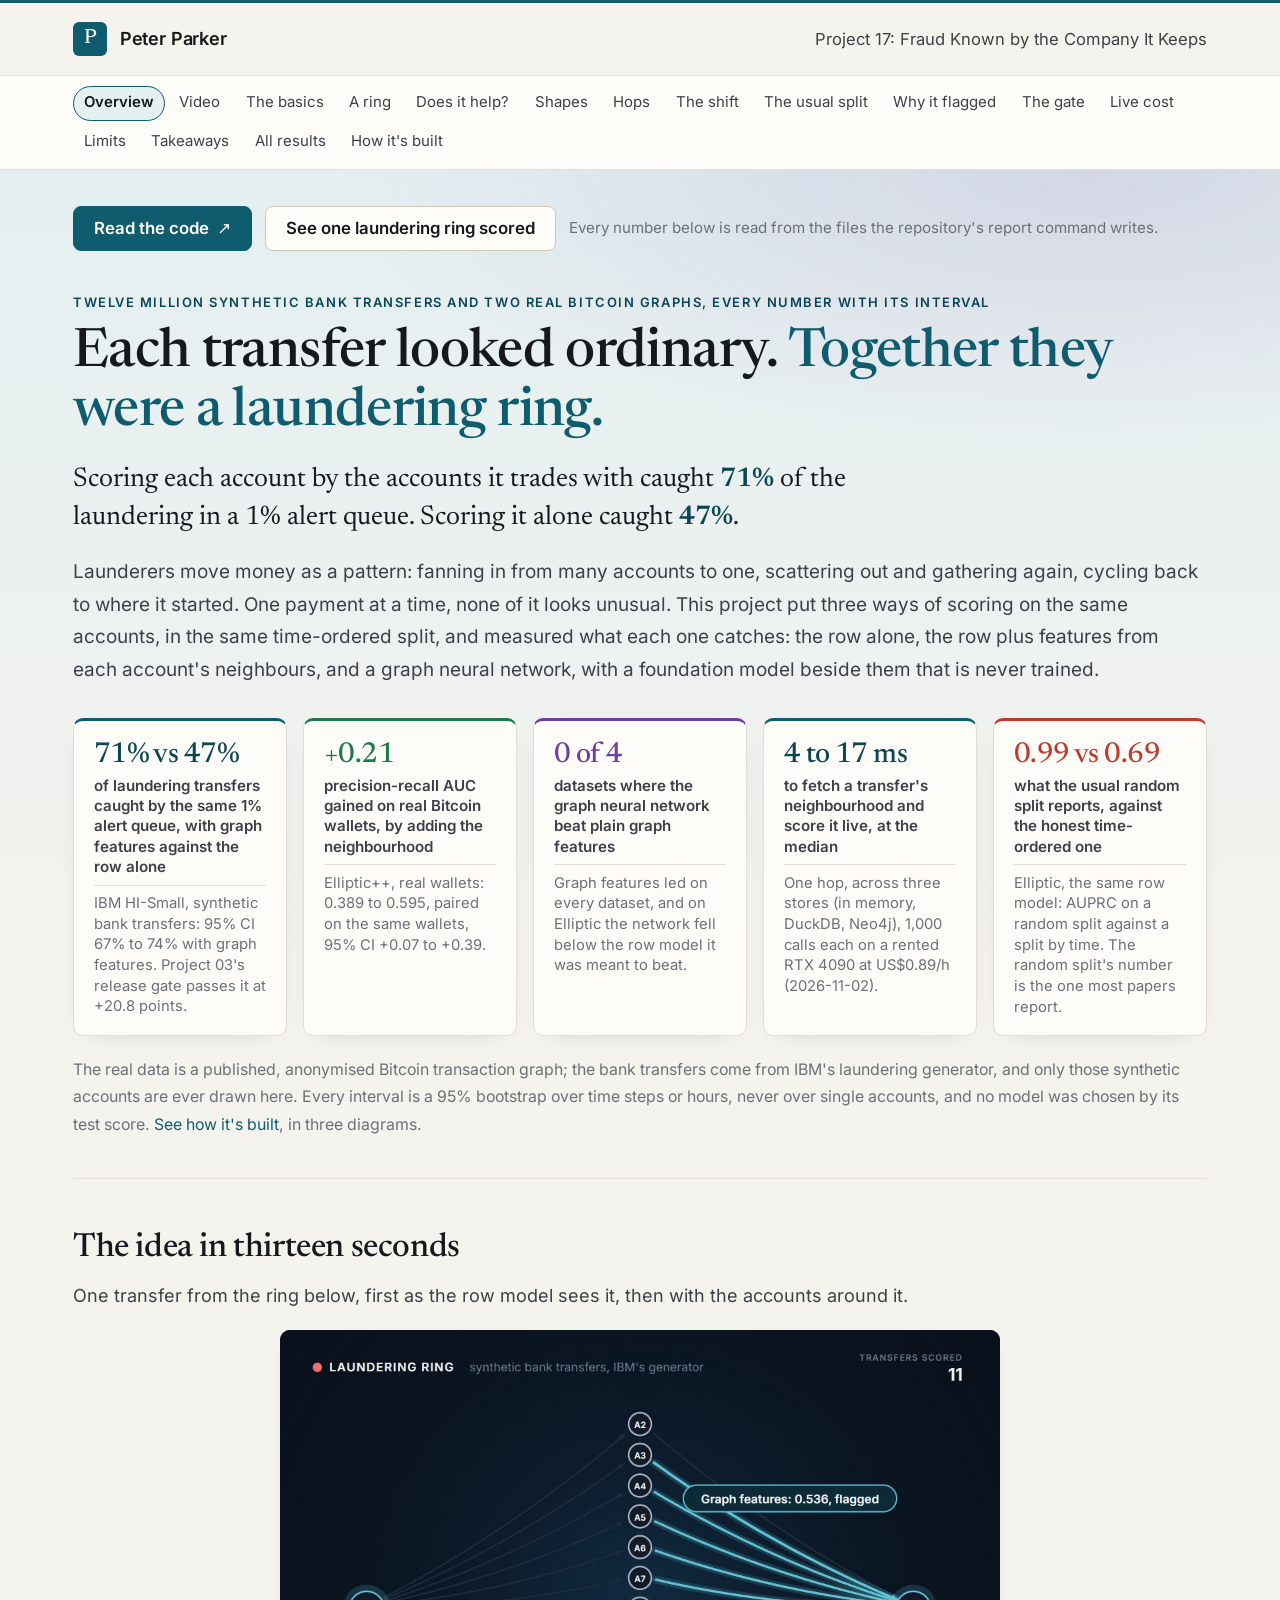
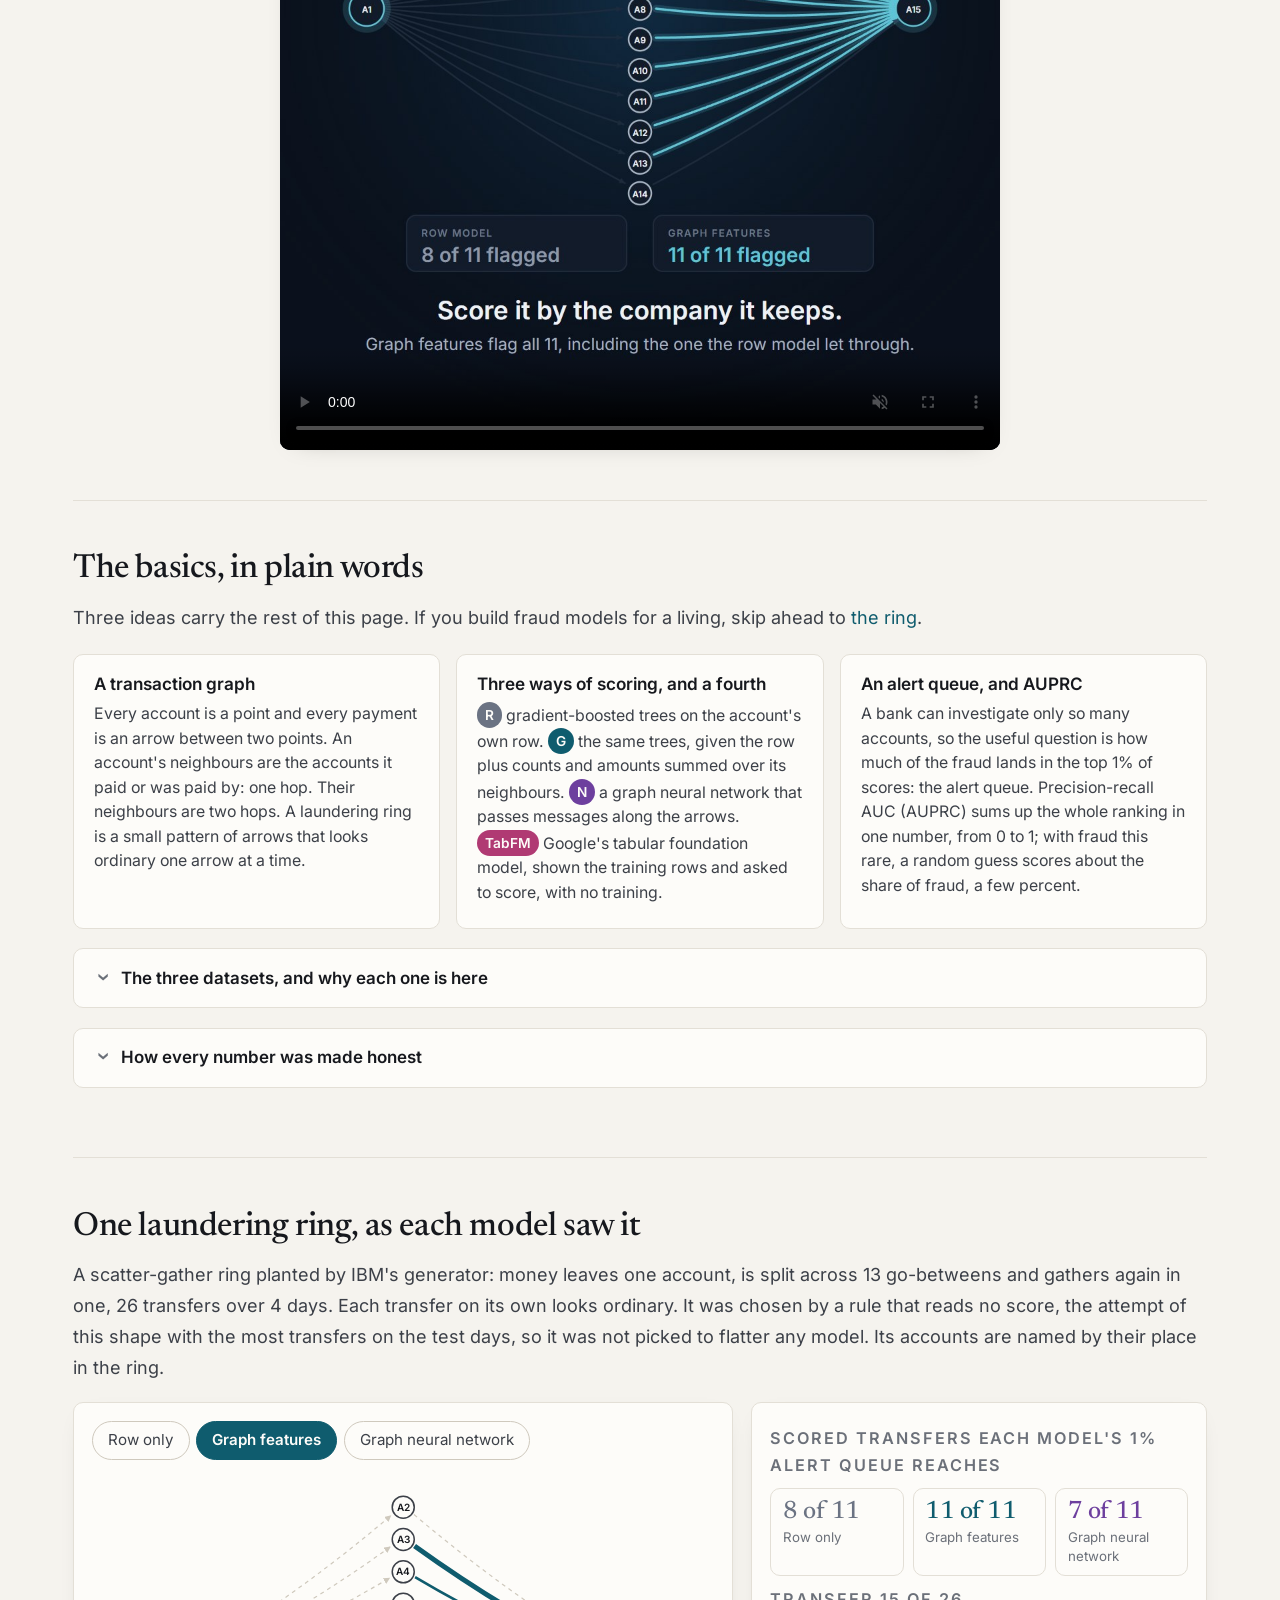
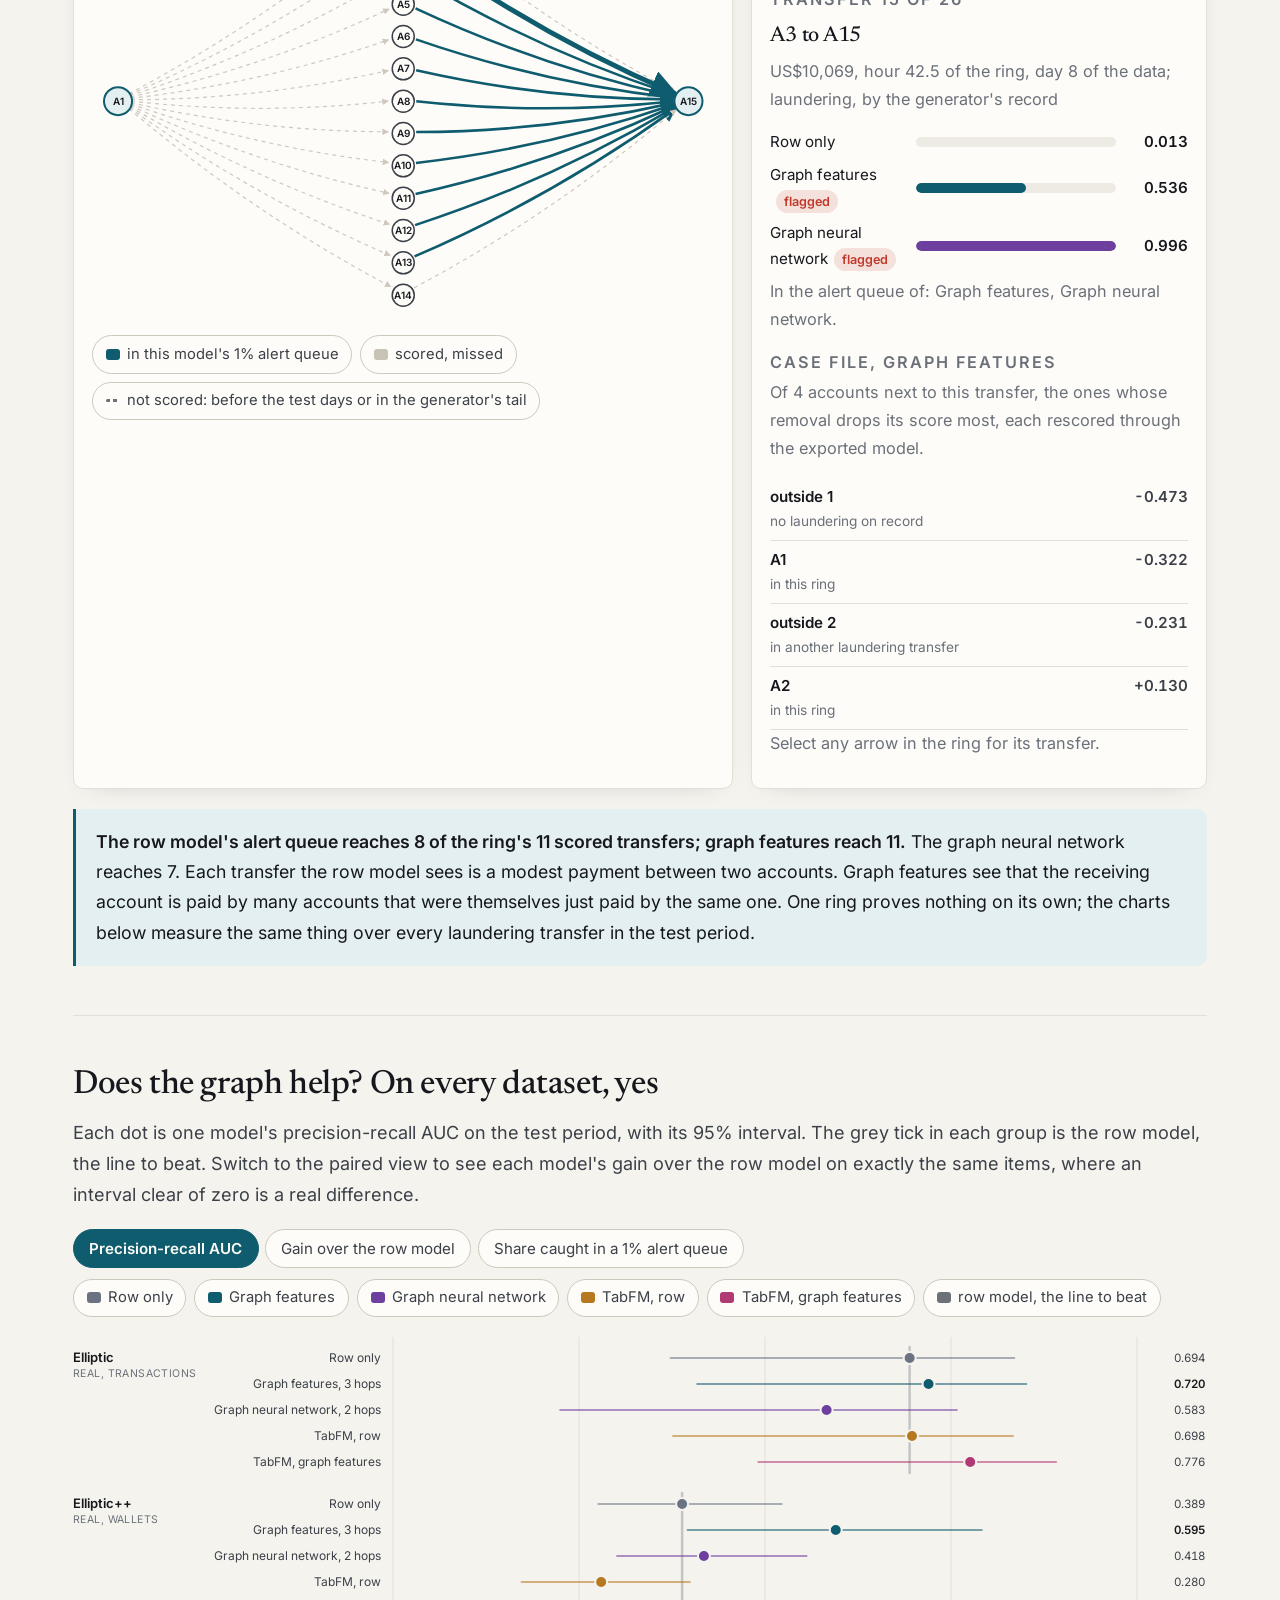
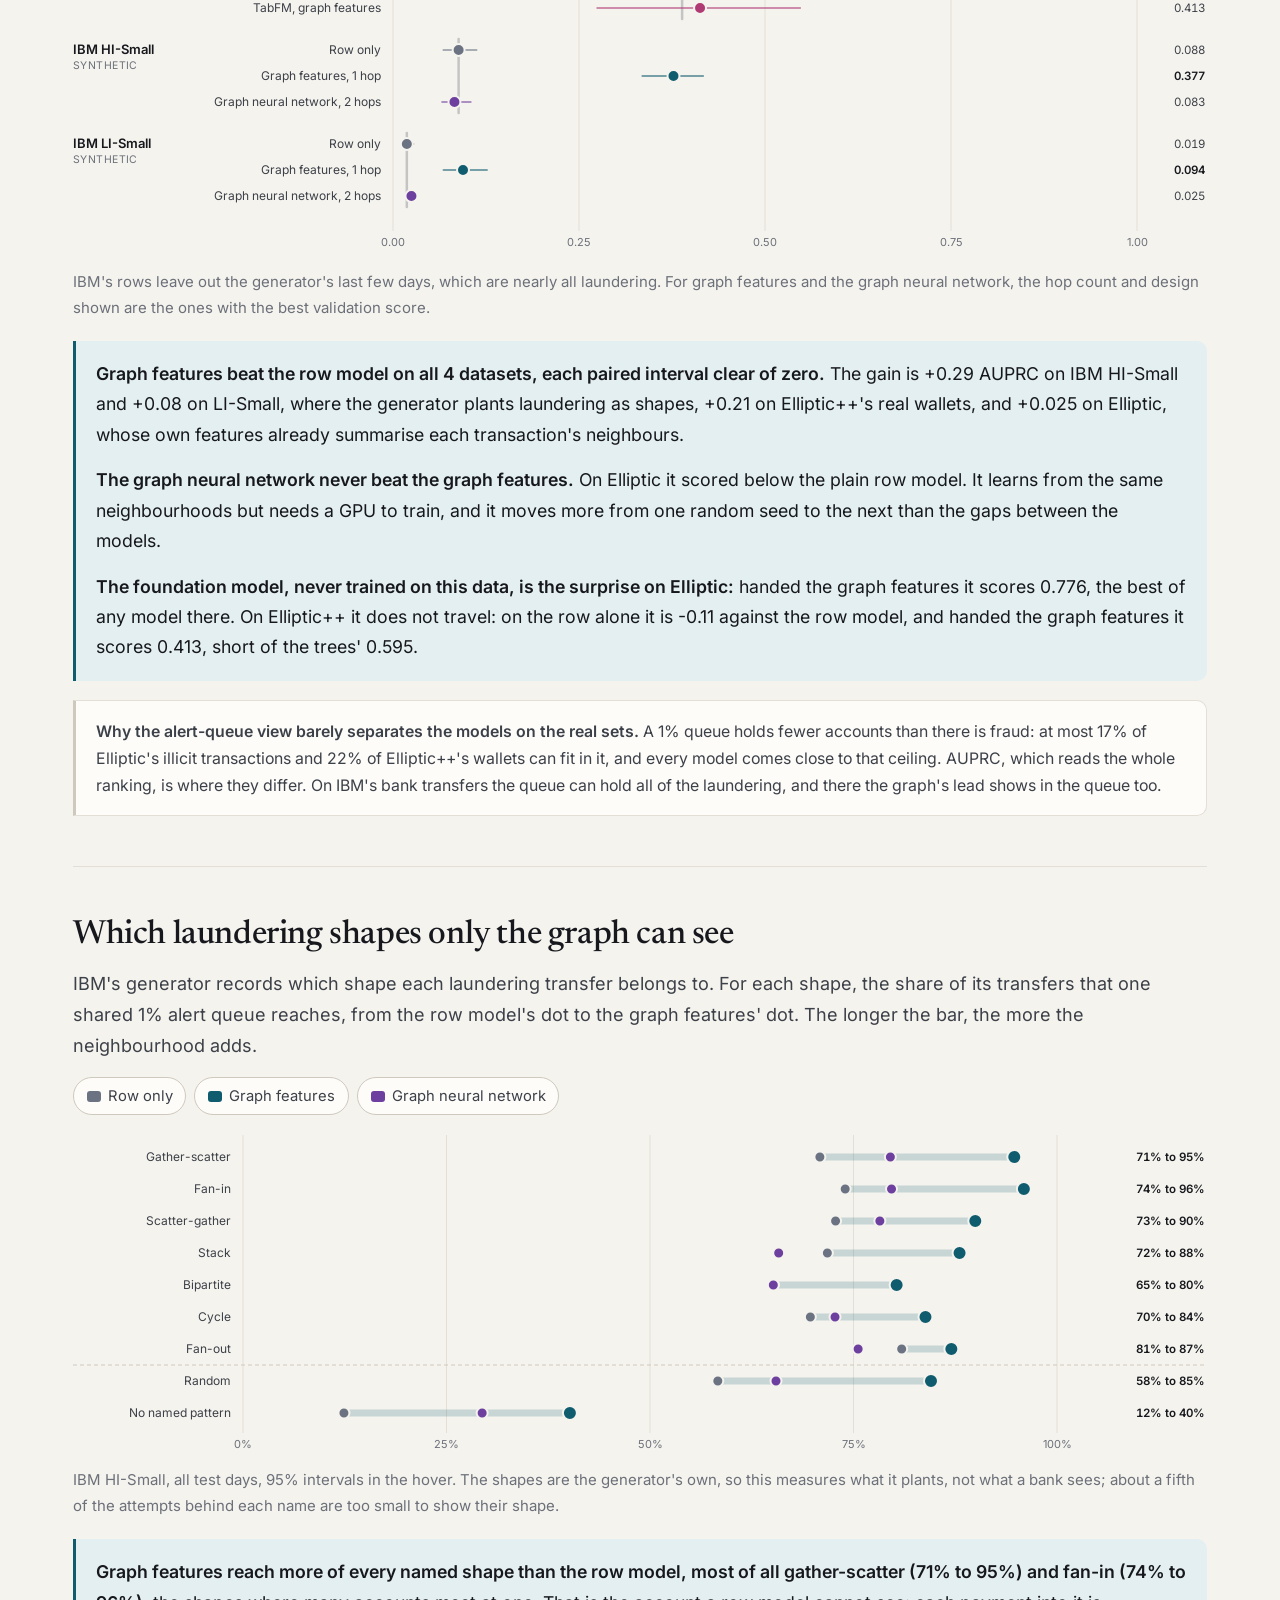
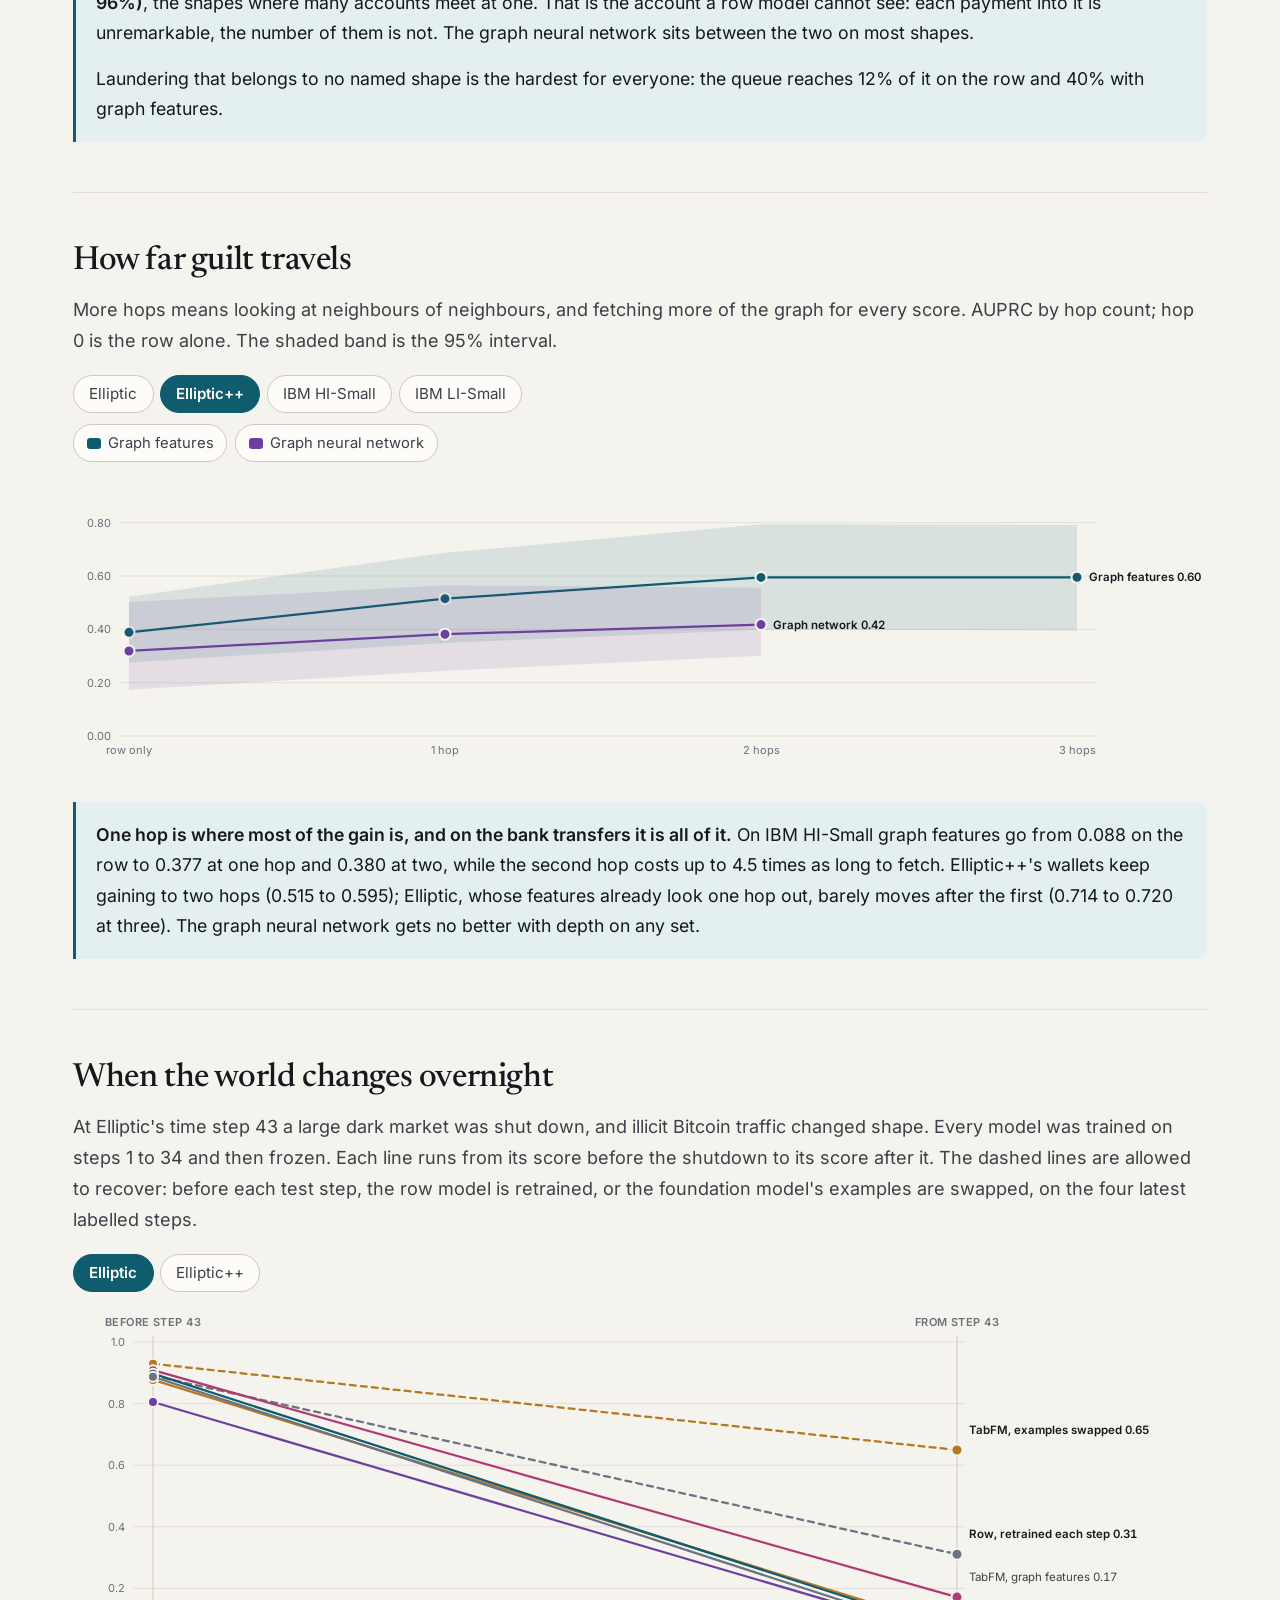
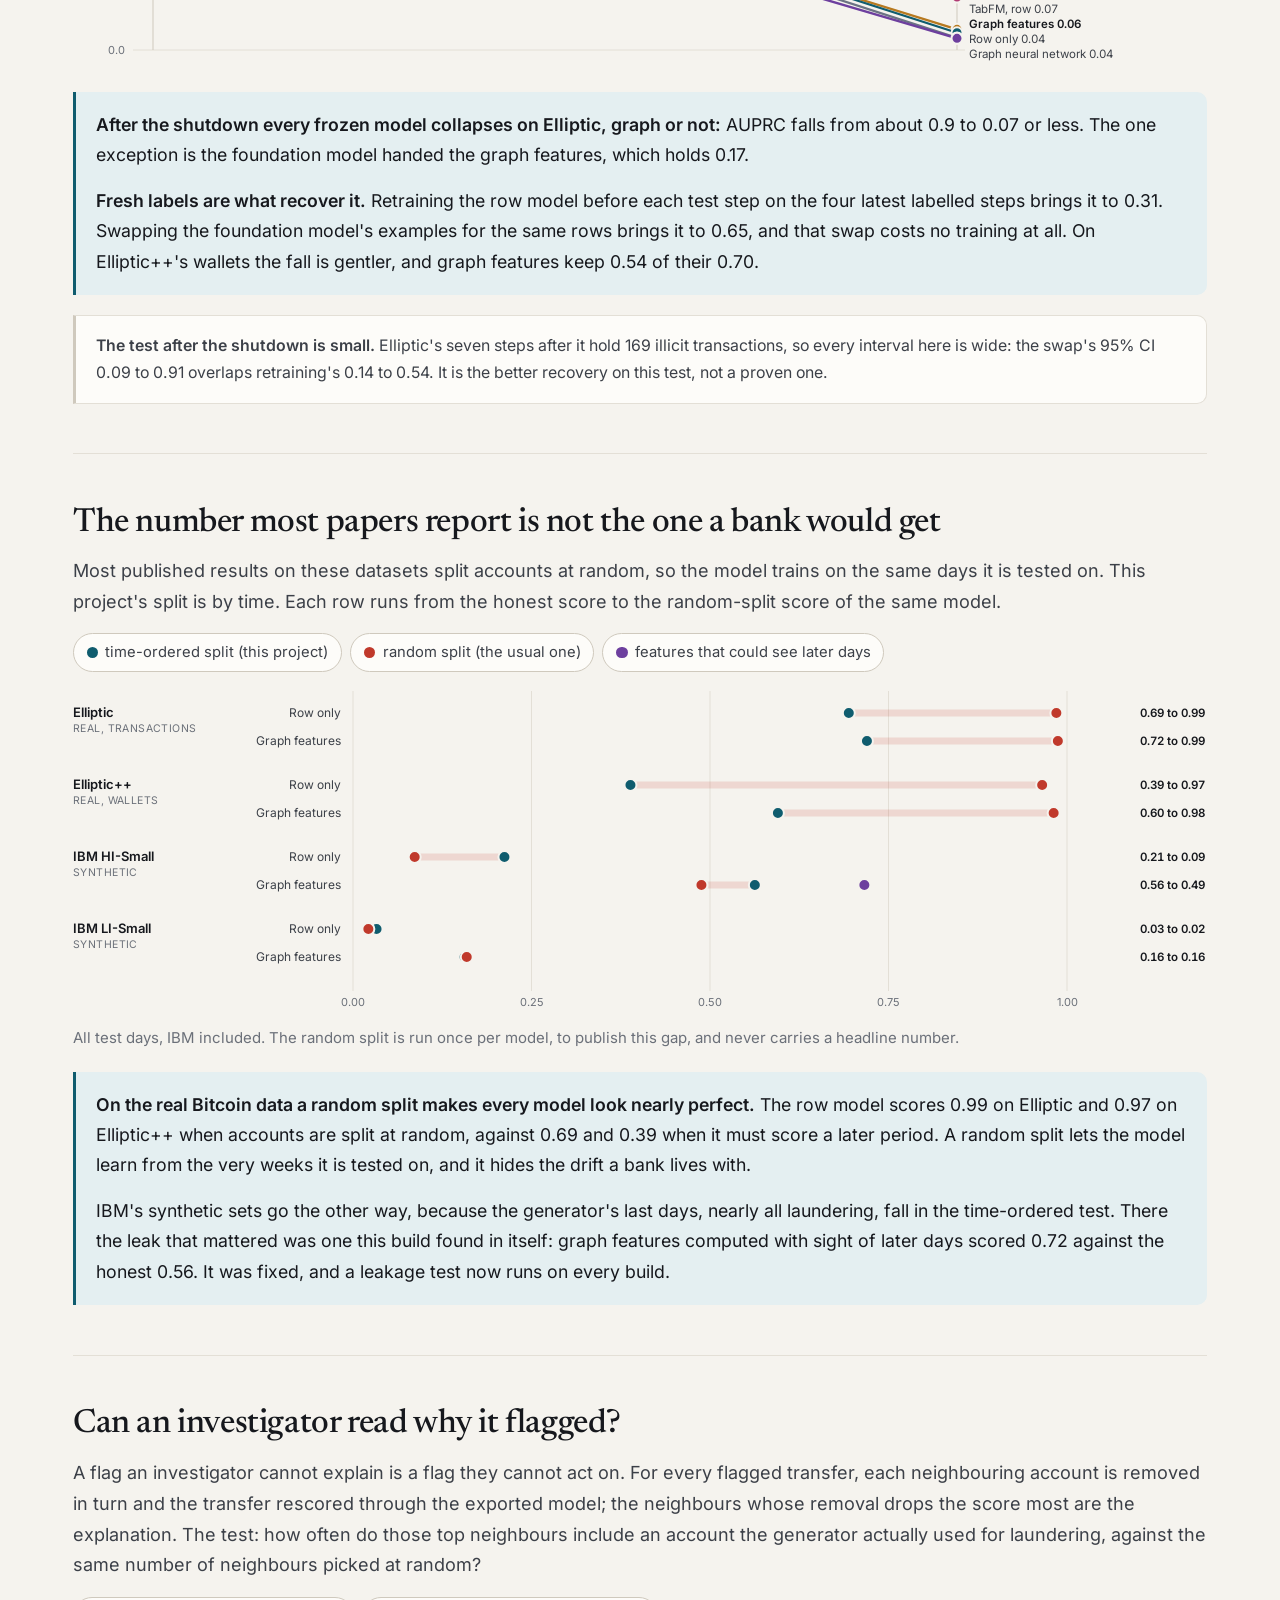
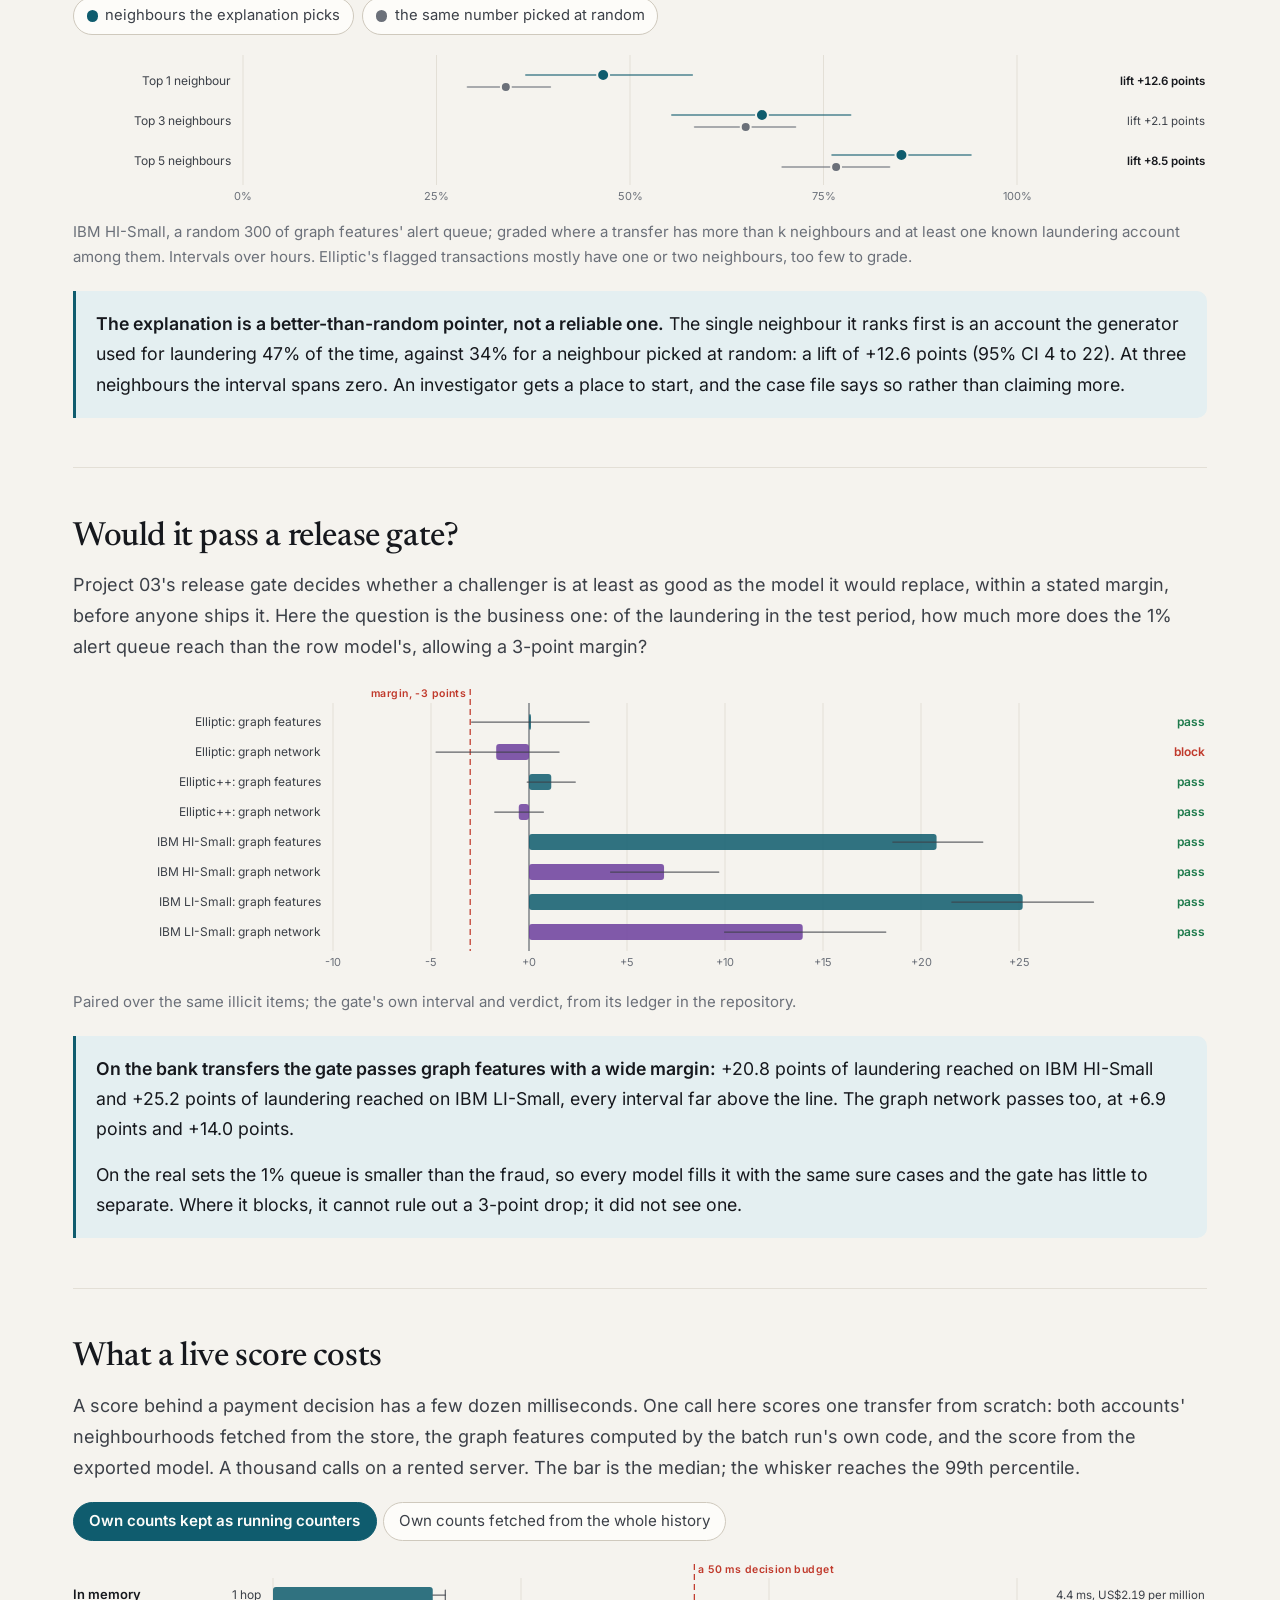
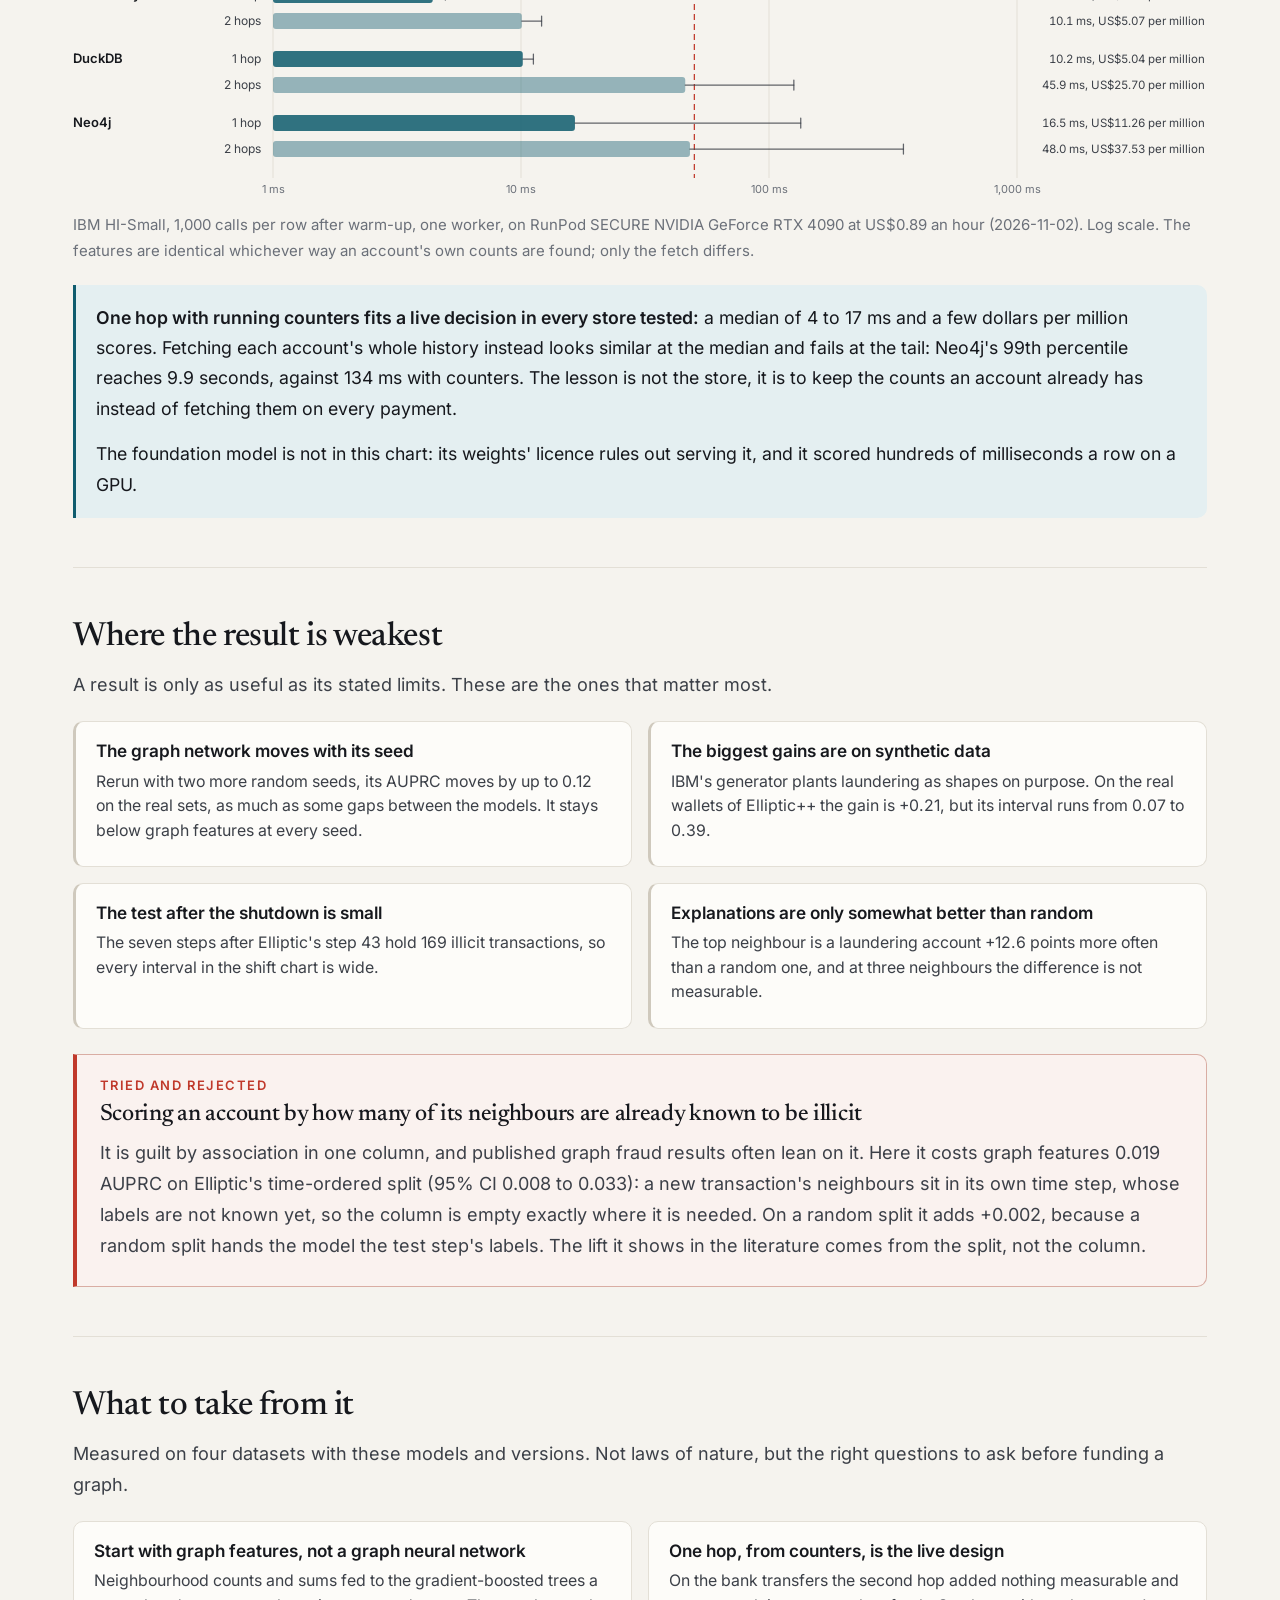
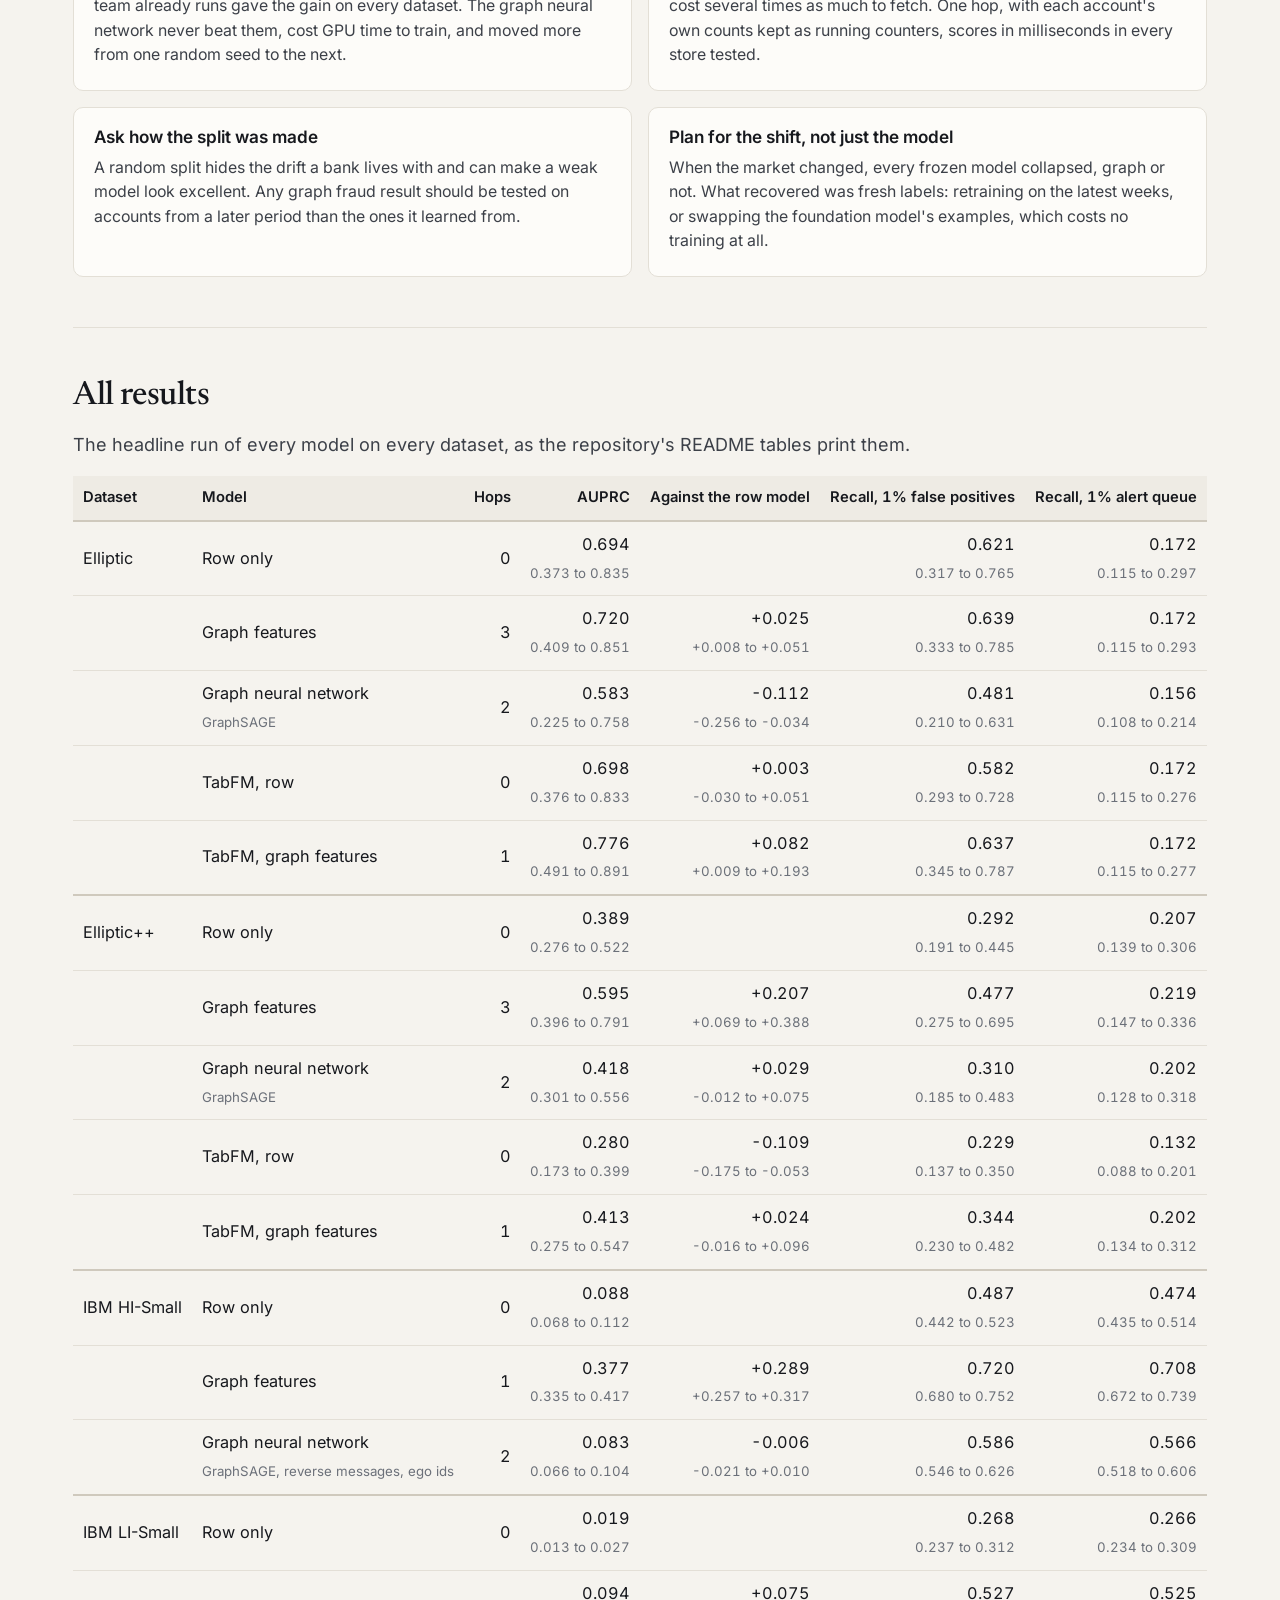
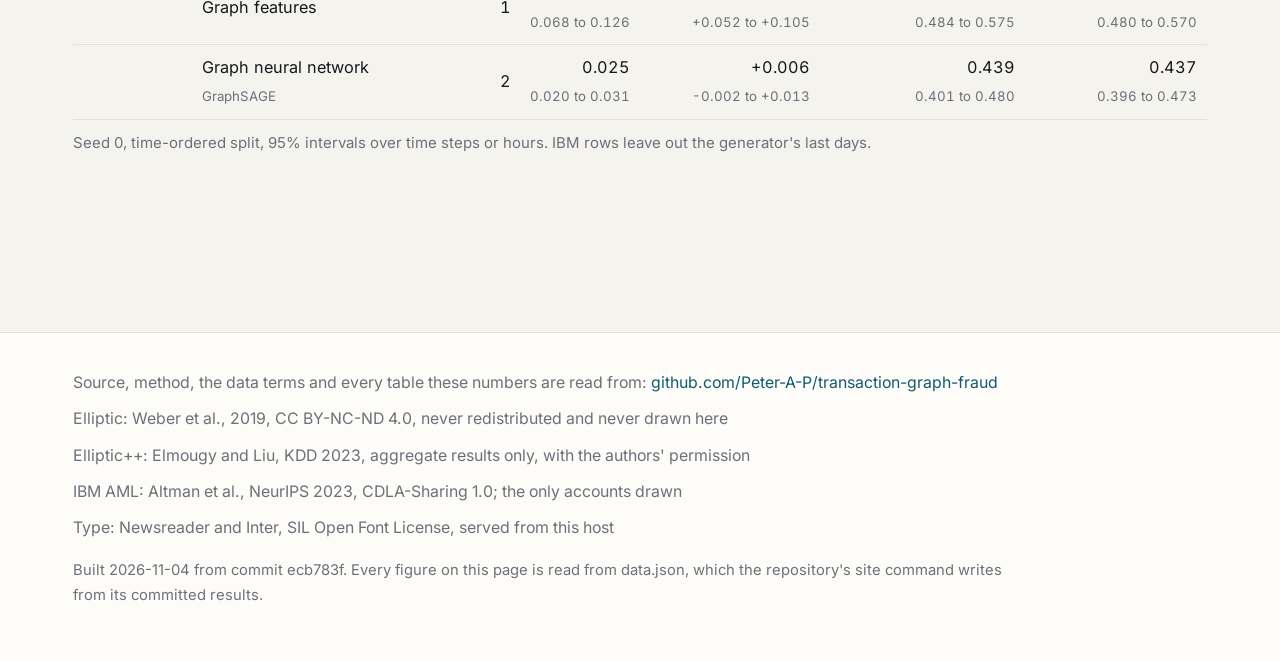
==== site/index.html @ 2194f338 "site: a 13-second film of the ring (one transfer the row model lets through, the ring around it, bot" ====
<!doctype html>
<html lang="en">
<head>
<meta charset="utf-8">
<meta name="viewport" content="width=device-width, initial-scale=1">
<title>Fraud Known by the Company It Keeps: when scoring the neighbourhood beats scoring the account</title>
<meta name="description" content="Three ways of scoring money laundering on two real Bitcoin graphs and twelve million synthetic bank transfers: the row alone, graph features, and a graph neural network, with a tabular foundation model beside them. Which laundering shapes each one catches, how many hops of neighbours pay, what happens when the world shifts, and what a live score costs. Every number carries a 95% interval and is reproducible from the repository.">
<link rel="stylesheet" href="style.css">
</head>
<body>
<header class="top">
  <div class="top-inner">
    <a class="brand" href="https://peterparker.ca"><span class="mono-mark" aria-hidden="true">P</span>Peter Parker</a>
    <p class="top-nav"><a href="https://peterparker.ca">Project 17: Fraud Known by the Company It Keeps</a></p>
  </div>
</header>
<nav class="tabs" aria-label="This site">
  <div class="tabs-inner">
    <a href="index.html" aria-current="page">Overview</a>
    <a href="#video-panel">Video</a>
    <a href="#basics">The basics</a>
    <a href="#ring-panel">A ring</a>
    <a href="#main-panel">Does it help?</a>
    <a href="#pattern-panel">Shapes</a>
    <a href="#hop-panel">Hops</a>
    <a href="#shift-panel">The shift</a>
    <a href="#leak-panel">The usual split</a>
    <a href="#why-panel">Why it flagged</a>
    <a href="#gate-panel">The gate</a>
    <a href="#cost-panel">Live cost</a>
    <a href="#limits">Limits</a>
    <a href="#takeaways">Takeaways</a>
    <a href="#explorer">All results</a>
    <a href="architecture.html">How it's built</a>
  </div>
</nav>
<main>

  <header class="hero">
    <div class="cta">
      <a class="button primary" href="https://github.com/Peter-A-P/transaction-graph-fraud">Read the code</a>
      <a class="button" href="#ring-panel">See one laundering ring scored</a>
      <span class="cta-note">Every number below is read from the files the repository's report command writes.</span>
    </div>

    <p class="eyebrow">Twelve million synthetic bank transfers and two real Bitcoin graphs, every number with its interval</p>
    <h1>Each transfer looked ordinary. <span class="hl">Together they were a laundering ring.</span></h1>
    <p class="hero-sub">
      Scoring each account by the accounts it trades with caught <strong id="sub-g">-</strong> of the
      laundering in a 1% alert queue. Scoring it alone caught <strong id="sub-r">-</strong>.
    </p>
    <p class="lead">
      Launderers move money as a pattern: fanning in from many accounts to one, scattering out
      and gathering again, cycling back to where it started. One payment at a time, none of it
      looks unusual. This project put three ways of scoring on the same accounts, in the same
      time-ordered split, and measured what each one catches: the row alone, the row plus
      features from each account's neighbours, and a graph neural network, with a foundation
      model beside them that is never trained.
    </p>
    <div class="hero-points">
      <div class="point">
        <span class="point-figure" id="hero-recall">-</span>
        <span class="point-unit">of laundering transfers caught by the same 1% alert queue, with graph features against the row alone</span>
        <span class="point-label" id="hero-recall-note"></span>
      </div>
      <div class="point good">
        <span class="point-figure" id="hero-real">-</span>
        <span class="point-unit">precision-recall AUC gained on real Bitcoin wallets, by adding the neighbourhood</span>
        <span class="point-label" id="hero-real-note"></span>
      </div>
      <div class="point violet">
        <span class="point-figure" id="hero-gnn">-</span>
        <span class="point-unit">datasets where the graph neural network beat plain graph features</span>
        <span class="point-label" id="hero-gnn-note"></span>
      </div>
      <div class="point">
        <span class="point-figure" id="hero-ms">-</span>
        <span class="point-unit">to fetch a transfer's neighbourhood and score it live, at the median</span>
        <span class="point-label" id="hero-ms-note"></span>
      </div>
      <div class="point warnline">
        <span class="point-figure" id="hero-leak">-</span>
        <span class="point-unit">what the usual random split reports, against the honest time-ordered one</span>
        <span class="point-label" id="hero-leak-note"></span>
      </div>
    </div>
    <p class="hero-note">
      The real data is a published, anonymised Bitcoin transaction graph; the bank transfers come
      from IBM's laundering generator, and only those synthetic accounts are ever drawn here. Every
      interval is a 95% bootstrap over time steps or hours, never over single accounts, and no
      model was chosen by its test score. <a href="architecture.html">See how it's built</a>, in
      three diagrams.
    </p>
  </header>

  <section class="section" id="video-panel">
    <h2>The idea in thirteen seconds</h2>
    <p class="section-lead">One transfer from the ring below, first as the row model sees it, then with the accounts around it.</p>
    <video class="demo-video" controls muted playsinline preload="metadata" poster="video/ring-poster.jpg" src="video/ring.mp4">
      Your browser cannot play this video. <a href="video/ring.mp4">Download it</a> instead.
    </video>
  </section>

  <section class="section" id="basics">
    <h2>The basics, in plain words</h2>
    <p class="section-lead">Three ideas carry the rest of this page. If you build fraud models for a living, skip ahead to <a href="#ring-panel">the ring</a>.</p>
    <div class="guide">
      <article class="guide-card">
        <h3>A transaction graph</h3>
        <p>Every account is a point and every payment is an arrow between two points. An account's
        neighbours are the accounts it paid or was paid by: one hop. Their neighbours are two hops.
        A laundering ring is a small pattern of arrows that looks ordinary one arrow at a time.</p>
      </article>
      <article class="guide-card">
        <h3>Three ways of scoring, and a fourth</h3>
        <p><span class="chip a-R">R</span> gradient-boosted trees on the account's own row.
        <span class="chip a-G">G</span> the same trees, given the row plus counts and amounts
        summed over its neighbours. <span class="chip a-N">N</span> a graph neural network that
        passes messages along the arrows. <span class="chip a-TabFM-G">TabFM</span> Google's
        tabular foundation model, shown the training rows and asked to score, with no training.</p>
      </article>
      <article class="guide-card">
        <h3>An alert queue, and AUPRC</h3>
        <p>A bank can investigate only so many accounts, so the useful question is how much of the
        fraud lands in the top 1% of scores: the alert queue. Precision-recall AUC (AUPRC) sums up
        the whole ranking in one number, from 0 to 1; with fraud this rare, a random guess scores
        about the share of fraud, a few percent.</p>
      </article>
    </div>
    <details class="disclose">
      <summary>The three datasets, and why each one is here</summary>
      <div class="guide">
        <article class="guide-card">
          <h3>Elliptic <span class="tag real">real</span></h3>
          <p>203,769 Bitcoin transactions over 49 time steps, about 4,500 labelled illicit by
          Elliptic. Its features already summarise each transaction's neighbours, which makes it a
          hard test for anything that adds the graph again.</p>
        </article>
        <article class="guide-card">
          <h3>Elliptic++ <span class="tag real">real</span></h3>
          <p>The same network seen as 822,942 wallets and the payments between them, used with the
          authors' written permission. Its published wallet features summarise each wallet's whole
          life, so they were rebuilt step by step here, so that no wallet is scored with
          knowledge of its future.</p>
        </article>
        <article class="guide-card">
          <h3>IBM AML <span class="tag synth">synthetic</span></h3>
          <p>Twelve million bank transfers between 1.2 million accounts, from IBM's generator,
          which plants eight named laundering shapes and records which transfers are laundering.
          The only set where recall can be measured by shape, and the only one drawn here.</p>
        </article>
      </div>
    </details>
    <details class="disclose">
      <summary>How every number was made honest</summary>
      <ol class="steps">
        <li><span class="step-n">1</span><span><strong>Split by time, never at random.</strong> Train on the past, test on later accounts the model has never seen, the way a bank meets them.</span></li>
        <li><span class="step-n">2</span><span><strong>No feature reads a label.</strong> A registry refuses any neighbourhood feature that touches a fraud label, and a leakage test runs on every build.</span></li>
        <li><span class="step-n">3</span><span><strong>The same items for every arm.</strong> One evaluator reads every model's scores without knowing which model wrote them, and refuses to compare runs that scored different items.</span></li>
        <li><span class="step-n">4</span><span><strong>Choose on validation.</strong> The hop count and the network design shown for each arm are the ones with the best validation score, never the best test score.</span></li>
        <li><span class="step-n">5</span><span><strong>Intervals over groups.</strong> Resample time steps or hours, not accounts, because accounts in the same hour are not independent.</span></li>
        <li><span class="step-n">6</span><span><strong>Time it on a named machine.</strong> Latency comes from a rented server with its price and date, never from a laptop.</span></li>
      </ol>
    </details>
  </section>

  <section class="section" id="ring-panel">
    <h2>One laundering ring, as each model saw it</h2>
    <p class="section-lead" id="ring-intro"></p>
    <div class="ring-layout">
      <div class="ring-card">
        <div class="seg" id="ring-arms" role="group" aria-label="Model"></div>
        <div class="chart" id="ring"></div>
        <div class="legend">
          <span class="legend-item"><span class="swatch solid a-sw-on"></span>in this model's 1% alert queue</span>
          <span class="legend-item"><span class="swatch solid sw-miss"></span>scored, missed</span>
          <span class="legend-item"><span class="swatch dashed sw-faint"></span>not scored: before the test days or in the generator's tail</span>
        </div>
      </div>
      <aside class="ring-side" id="ring-side" aria-live="polite"></aside>
    </div>
    <div class="verdict" id="ring-verdict"></div>
  </section>

  <section class="section" id="main-panel">
    <h2>Does the graph help? On every dataset, yes</h2>
    <p class="section-lead">Each dot is one model's precision-recall AUC on the test period, with its 95% interval. The
    grey tick in each group is the row model, the line to beat. Switch to the paired view to see
    each model's gain over the row model on exactly the same items, where an interval clear of
    zero is a real difference.</p>
    <div class="seg" id="main-view" role="group" aria-label="View"></div>
    <div class="legend" id="main-legend"></div>
    <figure class="chart-figure"><div class="chart" id="main"></div>
      <figcaption>IBM's rows leave out the generator's last few days, which are nearly all laundering. For graph features and the graph neural network, the hop count and design shown are the ones with the best validation score.</figcaption>
    </figure>
    <div class="verdict" id="main-verdict"></div>
    <div class="assumption" id="main-assumption"></div>
  </section>

  <section class="section" id="pattern-panel">
    <h2>Which laundering shapes only the graph can see</h2>
    <p class="section-lead">IBM's generator records which shape each laundering transfer belongs to. For each shape, the
    share of its transfers that one shared 1% alert queue reaches, from the row model's dot to the
    graph features' dot. The longer the bar, the more the neighbourhood adds.</p>
    <div class="legend" id="pattern-legend"></div>
    <figure class="chart-figure"><div class="chart" id="patterns"></div>
      <figcaption>IBM HI-Small, all test days, 95% intervals in the hover. The shapes are the generator's own, so this measures what it plants, not what a bank sees; about a fifth of the attempts behind each name are too small to show their shape.</figcaption>
    </figure>
    <div class="verdict" id="pattern-verdict"></div>
  </section>

  <section class="section" id="hop-panel">
    <h2>How far guilt travels</h2>
    <p class="section-lead">More hops means looking at neighbours of neighbours, and fetching more of the graph for every
    score. AUPRC by hop count; hop 0 is the row alone. The shaded band is the 95% interval.</p>
    <div class="seg" id="hop-sets" role="group" aria-label="Dataset"></div>
    <div class="legend" id="hop-legend"></div>
    <figure class="chart-figure"><div class="chart" id="hops"></div></figure>
    <div class="verdict" id="hop-verdict"></div>
  </section>

  <section class="section" id="shift-panel">
    <h2>When the world changes overnight</h2>
    <p class="section-lead">At Elliptic's time step 43 a large dark market was shut down, and illicit Bitcoin traffic
    changed shape. Every model was trained on steps 1 to 34 and then frozen. Each line runs from
    its score before the shutdown to its score after it. The dashed lines are allowed to recover:
    before each test step, the row model is retrained, or the foundation model's examples are
    swapped, on the four latest labelled steps.</p>
    <div class="seg" id="shift-sets" role="group" aria-label="Dataset"></div>
    <figure class="chart-figure"><div class="chart" id="shift"></div></figure>
    <div class="verdict" id="shift-verdict"></div>
    <div class="assumption" id="shift-assumption"></div>
  </section>

  <section class="section" id="leak-panel">
    <h2>The number most papers report is not the one a bank would get</h2>
    <p class="section-lead">Most published results on these datasets split accounts at random, so the model trains on the
    same days it is tested on. This project's split is by time. Each row runs from the honest
    score to the random-split score of the same model.</p>
    <div class="legend">
      <span class="legend-item"><span class="swatch dot sw-accent"></span>time-ordered split (this project)</span>
      <span class="legend-item"><span class="swatch dot sw-warn"></span>random split (the usual one)</span>
      <span class="legend-item"><span class="swatch dot sw-violet"></span>features that could see later days</span>
    </div>
    <figure class="chart-figure"><div class="chart" id="leak"></div>
      <figcaption>All test days, IBM included. The random split is run once per model, to publish this gap, and never carries a headline number.</figcaption>
    </figure>
    <div class="verdict" id="leak-verdict"></div>
  </section>

  <section class="section" id="why-panel">
    <h2>Can an investigator read why it flagged?</h2>
    <p class="section-lead">A flag an investigator cannot explain is a flag they cannot act on. For every flagged transfer,
    each neighbouring account is removed in turn and the transfer rescored through the exported
    model; the neighbours whose removal drops the score most are the explanation. The test: how
    often do those top neighbours include an account the generator actually used for laundering,
    against the same number of neighbours picked at random?</p>
    <div class="legend">
      <span class="legend-item"><span class="swatch dot sw-accent"></span>neighbours the explanation picks</span>
      <span class="legend-item"><span class="swatch dot sw-faint"></span>the same number picked at random</span>
    </div>
    <figure class="chart-figure"><div class="chart" id="faith"></div>
      <figcaption id="faith-caption"></figcaption>
    </figure>
    <div class="verdict" id="faith-verdict"></div>
  </section>

  <section class="section" id="gate-panel">
    <h2>Would it pass a release gate?</h2>
    <p class="section-lead">Project 03's release gate decides whether a challenger is at least as good as the model it would
    replace, within a stated margin, before anyone ships it. Here the question is the business
    one: of the laundering in the test period, how much more does the 1% alert queue reach than
    the row model's, allowing a 3-point margin?</p>
    <figure class="chart-figure"><div class="chart" id="gate"></div>
      <figcaption>Paired over the same illicit items; the gate's own interval and verdict, from its ledger in the repository.</figcaption>
    </figure>
    <div class="verdict" id="gate-verdict"></div>
  </section>

  <section class="section" id="cost-panel">
    <h2>What a live score costs</h2>
    <p class="section-lead">A score behind a payment decision has a few dozen milliseconds. One call here scores one
    transfer from scratch: both accounts' neighbourhoods fetched from the store, the graph
    features computed by the batch run's own code, and the score from the exported model. A
    thousand calls on a rented server. The bar is the median; the whisker reaches the 99th
    percentile.</p>
    <div class="seg" id="cost-view" role="group" aria-label="How an account's own counts are found"></div>
    <figure class="chart-figure"><div class="chart" id="cost"></div>
      <figcaption id="cost-caption"></figcaption>
    </figure>
    <div class="verdict" id="cost-verdict"></div>
  </section>

  <section class="section" id="limits">
    <h2>Where the result is weakest</h2>
    <p class="section-lead">A result is only as useful as its stated limits. These are the ones that matter most.</p>
    <div class="guide two" id="limit-cards"></div>
    <div class="leak-card" id="rejected">
      <span class="eyebrow">Tried and rejected</span>
      <h3>Scoring an account by how many of its neighbours are already known to be illicit</h3>
      <p id="rejected-text"></p>
    </div>
  </section>

  <section class="section" id="takeaways">
    <h2>What to take from it</h2>
    <p class="section-lead">Measured on four datasets with these models and versions. Not laws of nature, but the right
    questions to ask before funding a graph.</p>
    <div class="guide two">
      <article class="guide-card">
        <h3>Start with graph features, not a graph neural network</h3>
        <p>Neighbourhood counts and sums fed to the gradient-boosted trees a team already runs gave
        the gain on every dataset. The graph neural network never beat them, cost GPU time to
        train, and moved more from one random seed to the next.</p>
      </article>
      <article class="guide-card">
        <h3>One hop, from counters, is the live design</h3>
        <p>On the bank transfers the second hop added nothing measurable and cost several times as
        much to fetch. One hop, with each account's own counts kept as running counters, scores in
        milliseconds in every store tested.</p>
      </article>
      <article class="guide-card">
        <h3>Ask how the split was made</h3>
        <p>A random split hides the drift a bank lives with and can make a weak model look
        excellent. Any graph fraud result should be tested on accounts from a later period than
        the ones it learned from.</p>
      </article>
      <article class="guide-card">
        <h3>Plan for the shift, not just the model</h3>
        <p>When the market changed, every frozen model collapsed, graph or not. What recovered
        was fresh labels: retraining on the latest weeks, or swapping the foundation model's
        examples, which costs no training at all.</p>
      </article>
    </div>
  </section>

  <section class="section" id="explorer">
    <h2>All results</h2>
    <p class="section-lead">The headline run of every model on every dataset, as the repository's README tables print them.</p>
    <div class="table-wrap"><table class="tight" id="all-table"></table></div>
  </section>

</main>
<footer class="foot">
  <div class="foot-inner">
    <p>
      Source, method, the data terms and every table these numbers are read from:
      <a href="https://github.com/Peter-A-P/transaction-graph-fraud">github.com/Peter-A-P/transaction-graph-fraud</a>
    </p>
    <ul>
      <li>Elliptic: Weber et al., 2019, CC BY-NC-ND 4.0, never redistributed and never drawn here</li>
      <li>Elliptic++: Elmougy and Liu, KDD 2023, aggregate results only, with the authors' permission</li>
      <li>IBM AML: Altman et al., NeurIPS 2023, CDLA-Sharing 1.0; the only accounts drawn</li>
      <li>Type: Newsreader and Inter, SIL Open Font License, served from this host</li>
    </ul>
    <p class="foot-credit" id="built"></p>
  </div>
</footer>
<div class="tip" id="tip" role="tooltip"></div>
<script src="app.js"></script>
</body>
</html>
---- site/style.css ----
/* One stylesheet, no framework, no build step. The page is a static file a stranger can read,
   and its stylesheet should be too.

   The palette, the type and the 3px rule over the page are peterparker.ca's, shared with the
   other project pages (privacy, forms, fraud, gate and the rest), because this page is part of
   that site even though a separate host serves it. The two fonts are copied into this folder
   rather than linked: the page makes no off-origin request, and a font is a request. Both are
   SIL Open Font License; fonts/LICENSE.txt says where they came from. */

@font-face {
  font-family: "Newsreader";
  font-style: normal;
  font-weight: 200 800;
  font-display: swap;
  src: url(fonts/newsreader-latin.woff2) format("woff2");
}

@font-face {
  font-family: "Inter";
  font-style: normal;
  font-weight: 400 600;
  font-display: swap;
  src: url(fonts/inter-latin.woff2) format("woff2");
}

:root {
  color-scheme: light dark;
  --paper: #f5f3ee;
  --paper-soft: #fdfcf9;
  --ink: #16181d;
  --ink-soft: #3c4048;
  --ink-faint: #6b7079;
  --line: #e3dfd6;
  --line-2: #cfc9bd;
  --line-soft: #eeebe4;
  --accent: #0f5c6e;
  --accent-ink: #0b4653;
  --accent-soft: #e4eff1;
  --warn: #c0392b;
  --good: #1e7a4c;
  --alt: #6d3f9e;
  --shift: rgba(192, 57, 43, 0.09);
  /* An ordered set in one hue, darkest first: the three percentiles. */
  --lv0: #0b4653;
  --lv1: #2f8294;
  --lv2: #7bb3c0;
  --serif: "Newsreader", Georgia, "Times New Roman", serif;
  --sans: "Inter", ui-sans-serif, system-ui, -apple-system, "Segoe UI", Roboto, sans-serif;
  --mono: ui-monospace, "Cascadia Mono", Consolas, "SF Mono", Menlo, monospace;
  --radius: 10px;
  --shadow: 0 6px 24px -18px rgba(0, 0, 0, 0.35);
  --column: 66rem;
}

@media (prefers-color-scheme: dark) {
  :root {
    --paper: #0e1013;
    --paper-soft: #15181d;
    --ink: #ece9e2;
    --ink-soft: #c9c6bf;
    --ink-faint: #969ba5;
    --line: #262a31;
    --line-2: #363b44;
    --line-soft: #1c2026;
    --accent: #7cc7d6;
    --accent-ink: #a9dde7;
    --accent-soft: #14262b;
    --warn: #f0736a;
    --good: #58c286;
    --alt: #b191e0;
    --shift: rgba(240, 115, 106, 0.13);
    --lv0: #cbeaf2;
    --lv1: #7cc7d6;
    --lv2: #3d8ea1;
    --shadow: 0 6px 24px -14px rgba(0, 0, 0, 0.6);
  }
}

* { box-sizing: border-box; }

html { font-size: 18px; -webkit-text-size-adjust: 100%; }

body {
  margin: 0;
  background: var(--paper);
  color: var(--ink);
  font-family: var(--sans);
  font-size: 1rem;
  line-height: 1.72;
  overflow-x: clip;
  border-top: 3px solid var(--accent);
  font-feature-settings: "cv11", "ss01";
}

main {
  max-width: var(--column);
  margin: 0 auto;
  padding: 0 1.5rem 5rem;
}

h1, h2, h3 {
  font-family: var(--serif);
  font-weight: 500;
  letter-spacing: -0.012em;
}

h1 { font-size: clamp(2.1rem, 4.6vw, 3rem); line-height: 1.1; margin: 0 0 1rem; }
h2 { font-size: clamp(1.55rem, 2.6vw, 2rem); line-height: 1.2; margin: 0 0 0.7rem; }
h3 { font-size: 1.2rem; line-height: 1.25; margin: 0 0 0.45rem; }
p { margin: 0 0 0.85rem; }

a { color: var(--accent); text-decoration: none; text-underline-offset: 0.15em; }
a:hover, a:focus-visible { text-decoration: underline; }
:focus-visible { outline: 2px solid var(--accent); outline-offset: 2px; }

code { font-family: var(--mono); font-size: 0.9em; }

strong { font-weight: 600; }

/* ---------------------------------------------------------------- the way back */

.top { border-bottom: 1px solid var(--line); background: var(--paper); }

.top-inner {
  max-width: var(--column);
  margin: 0 auto;
  padding: 0 1.5rem;
  height: 4rem;
  display: flex;
  align-items: center;
  justify-content: space-between;
  gap: 1rem;
}

.brand {
  display: inline-flex;
  align-items: center;
  gap: 0.7rem;
  color: var(--ink);
  font-weight: 600;
  letter-spacing: -0.01em;
}

.brand:hover { text-decoration: none; color: var(--accent-ink); }

.mono-mark {
  width: 1.9rem;
  height: 1.9rem;
  border-radius: 6px;
  background: var(--accent);
  color: #fdfcf9;
  font-family: var(--serif);
  font-weight: 500;
  font-size: 1.15rem;
  display: inline-flex;
  align-items: center;
  justify-content: center;
}

@media (prefers-color-scheme: dark) { .mono-mark { color: #0e1013; } }

.top-nav { font-size: 0.92rem; color: var(--ink-soft); text-align: right; margin: 0; }
.top-nav a { color: var(--ink-soft); }
.top-nav a:hover { color: var(--accent-ink); }

/* ---------------------------------------------------------------- hero */

.hero { position: relative; padding: 2rem 0 2.25rem; border-bottom: 1px solid var(--line); }


/* The first screen as on gate.peterparker.ca: a wash of the accent behind it, full width,
   fading into the page, and figure cards with a coloured rule across the top. */
.hero::before {
  content: "";
  position: absolute;
  z-index: -1;
  top: 0;
  bottom: 0;
  left: 50%;
  width: 100vw;
  margin-left: -50vw;
  background:
    radial-gradient(60rem 22rem at 85% 0%, color-mix(in srgb, var(--alt) 14%, transparent), transparent 70%),
    linear-gradient(180deg, var(--accent-soft), var(--paper) 85%);
}

.hero h1 .hl { color: var(--accent); }
.hero .eyebrow { color: var(--accent-ink); }
.hero .point { border-top: 3px solid var(--accent); box-shadow: var(--shadow); }
.hero .point.good { border-top-color: var(--good); }
.hero .point.violet { border-top-color: var(--alt); }
.hero .point .point-figure { color: var(--accent-ink); }
.hero .point.good .point-figure { color: var(--good); }
.hero .point.violet .point-figure { color: var(--alt); }
.hero .point .point-figure.down { color: var(--warn); }

.eyebrow {
  text-transform: uppercase;
  letter-spacing: 0.12em;
  font-size: 0.72rem;
  font-weight: 600;
  color: var(--ink-faint);
  margin: 0 0 0.6rem;
}

.lead { font-size: 1.05rem; color: var(--ink-soft); }

.hero-points {
  display: grid;
  grid-template-columns: repeat(5, 1fr);
  gap: 0.9rem;
  margin: 1.75rem 0 1.1rem;
}

/* Five across, or the count of tables on its own row above two pairs: never four and one. */
@media (max-width: 60rem) {
  .hero-points { grid-template-columns: repeat(2, 1fr); }
  .hero-points > :first-child { grid-column: 1 / -1; }
}

@media (max-width: 34rem) {
  .hero-points { grid-template-columns: 1fr; }
}

.point {
  background: var(--paper-soft);
  border: 1px solid var(--line);
  border-radius: var(--radius);
  padding: 1rem 1.1rem;
}

.point-figure {
  display: block;
  font-family: var(--serif);
  font-size: 1.9rem;
  font-weight: 500;
  font-variant-numeric: tabular-nums;
  letter-spacing: -0.02em;
  line-height: 1.15;
  color: var(--ink);
}

.point-figure.up { color: var(--good); }
.point-figure.down { color: var(--warn); }

.point-unit {
  display: block;
  margin-top: 0.2rem;
  font-size: 0.84rem;
  font-weight: 600;
  color: var(--ink-soft);
  line-height: 1.35;
}

.point-label {
  display: block;
  margin-top: 0.4rem;
  padding-top: 0.4rem;
  border-top: 1px solid var(--line);
  font-size: 0.82rem;
  color: var(--ink-faint);
  line-height: 1.4;
}

.point-extra {
  display: block;
  margin-top: 0.25rem;
  font-size: 0.8rem;
  color: var(--ink-faint);
  line-height: 1.35;
  font-variant-numeric: tabular-nums;
}

.hero-models {
  position: relative;
  font-size: 0.86rem;
  color: var(--ink-soft);
  margin: 0 0 0.6rem;
}

/* A term that explains itself. The bubble hangs from the paragraph rather than
   from the word, because the paragraph is the one box that is always inside the page: a
   bubble anchored to a name at the end of a line would run off the right edge. It opens on
   focus as well as hover, so a keyboard reaches it and a tap on a phone opens it. */
.term {
  border-bottom: 1px dotted var(--ink-faint);
  cursor: help;
}

.term:hover, .term:focus { color: var(--accent-ink); border-bottom-color: var(--accent); }

.term::after {
  content: attr(data-note);
  position: absolute;
  left: 0;
  top: calc(100% + 0.4rem);
  width: min(32rem, 100%);
  padding: 0.7rem 0.85rem;
  background: var(--paper-soft);
  color: var(--ink-soft);
  border: 1px solid var(--line-2);
  border-radius: var(--radius);
  box-shadow: var(--shadow);
  font-size: 0.84rem;
  font-weight: 400;
  line-height: 1.5;
  z-index: 10;
  pointer-events: none;
  opacity: 0;
  visibility: hidden;
  transition: opacity 0.12s ease;
}

.term:hover::after, .term:focus::after { opacity: 1; visibility: visible; }

/* Read by a screen reader, drawn for nobody: the notes the bubbles show, as descriptions. */
.visually-hidden {
  position: absolute;
  width: 1px;
  height: 1px;
  overflow: hidden;
  clip-path: inset(50%);
  white-space: nowrap;
}

.hero-note { font-size: 0.88rem; color: var(--ink-faint); margin: 0; }

/* ---------------------------------------------------------------- sections */

.section { padding: 2.75rem 0; border-bottom: 1px solid var(--line); }
.section:last-of-type { border-bottom: 0; }
.section-lead { color: var(--ink-soft); }
.note { font-size: 0.86rem; color: var(--ink-faint); }

.warning {
  max-width: var(--column);
  margin: 1.25rem auto;
  padding: 0.9rem 1.1rem;
  border-left: 3px solid var(--warn);
  border-radius: 0 var(--radius) var(--radius) 0;
  background: color-mix(in srgb, var(--warn) 9%, transparent);
}

/* The callout a section's finding goes in, and the one an assumption goes in. Same shape,
   different weight: a finding is the point of the section, an assumption is the fine print
   that stops the finding being overread. */
.verdict {
  margin: 1.1rem 0 0;
  padding: 1rem 1.1rem;
  border-radius: 0 var(--radius) var(--radius) 0;
  background: var(--accent-soft);
  border-left: 3px solid var(--accent);
  font-size: 0.98rem;
}

.verdict p:last-child { margin-bottom: 0; }

.assumption {
  margin: 1.1rem 0 0;
  padding: 0.9rem 1.1rem;
  border: 1px solid var(--line);
  border-left: 3px solid var(--line-2);
  border-radius: 0 var(--radius) var(--radius) 0;
  background: var(--paper-soft);
  font-size: 0.88rem;
  color: var(--ink-soft);
}

.assumption p:last-child { margin-bottom: 0; }

/* ---------------------------------------------------------------- controls */

.controls {
  display: grid;
  grid-template-columns: repeat(auto-fit, minmax(13rem, 1fr));
  gap: 1rem;
  margin: 1.25rem 0;
  padding: 1rem;
  background: var(--paper-soft);
  border: 1px solid var(--line);
  border-radius: var(--radius);
}

.control { display: flex; flex-direction: column; gap: 0.4rem; min-width: 0; }
.control.wide { grid-column: 1 / -1; }

/* Labels on one line, the inputs level with each other, the hints underneath. */
.controls.inline { align-items: start; }
@media (min-width: 46rem) {
  .controls.inline label { white-space: nowrap; overflow: hidden; text-overflow: ellipsis; }
}
.controls.inline .hint { margin-top: 0; }
.range-wrap { display: flex; align-items: center; height: 2.45rem; }
.controls.single { max-width: 30rem; }

/* The plain-words glossaries in the basics section. */
.glossary { display: grid; grid-template-columns: repeat(auto-fit, minmax(17rem, 1fr)); gap: 0.75rem; margin: 0.4rem 0 0.75rem; }
.tag {
  display: inline-block;
  margin-left: 0.35rem;
  padding: 0.05rem 0.45rem;
  border-radius: 999px;
  font-size: 0.7rem;
  font-weight: 600;
  vertical-align: 0.1em;
}
.tag.open { background: color-mix(in srgb, var(--ink-faint) 16%, transparent); color: var(--ink-soft); }
.tag.dp { background: color-mix(in srgb, var(--good) 16%, transparent); color: var(--good); }

label { font-size: 0.85rem; font-weight: 600; color: var(--ink-soft); }

.hint {
  display: block;
  font-weight: 400;
  font-size: 0.78rem;
  color: var(--ink-faint);
  margin-top: 0.1rem;
}

select, input[type="range"] { width: 100%; font: inherit; accent-color: var(--accent); }

select {
  padding: 0.5rem 0.6rem;
  border: 1px solid var(--line-2);
  border-radius: 8px;
  background: var(--paper-soft);
  color: var(--ink);
  font-size: 0.9rem;
}

input[type="range"] { height: 1.6rem; }

output { font-variant-numeric: tabular-nums; color: var(--accent-ink); font-weight: 600; }

/* ---------------------------------------------------------------- charts */

.chart-figure { margin: 1.1rem 0; }
.chart { width: 100%; }
.chart svg { width: 100%; height: auto; display: block; touch-action: pan-y; }

/* A chart whose labels are words rather than ticks cannot be shrunk to a phone's width and
   still be read, so it keeps its size and scrolls sideways instead. */
.wide-chart { overflow-x: auto; -webkit-overflow-scrolling: touch; }
.wide-chart svg { min-width: 40rem; }

figcaption { font-size: 0.83rem; color: var(--ink-faint); margin-top: 0.5rem; }

.gridline { stroke: var(--line); stroke-width: 1; }
.axis-line { stroke: var(--line-2); stroke-width: 1; }
.tick { fill: var(--ink-faint); font-size: 11px; }
.axis-title { fill: var(--ink-faint); font-size: 11px; font-weight: 600; letter-spacing: 0.04em; text-transform: uppercase; }
.series { fill: none; stroke-linejoin: round; stroke-linecap: round; stroke-width: 1.5; }
.band { fill: var(--accent); stroke: none; }

/* Series colours and their swatches, set here rather than on the element so that both
   follow the palette into dark mode. */
.m0 { stroke: var(--accent); }
.m1 { stroke: var(--warn); }
.m2 { stroke: var(--alt); }
.sw0 { background: var(--accent); }
.sw1 { background: var(--warn); }
.sw2 { background: var(--alt); }
.sw-ink { background: var(--ink); }
.sw-accent { background: var(--accent); }
.sw-band { background: var(--accent); }
.sw-warn { background: var(--warn); color: var(--warn); }
.sw-faint { background: var(--ink-faint); color: var(--ink-faint); }
.nominal { stroke: var(--ink-faint); stroke-width: 1; stroke-dasharray: 5 4; fill: none; }
.actual-line { fill: none; stroke: var(--ink); stroke-width: 1.5; stroke-linejoin: round; }
.median { fill: none; stroke: var(--accent); stroke-width: 1.75; stroke-linejoin: round; }
/* Thinner lines, for a view with many points in the same width. */
.actual-line.thin, .median.thin { stroke-width: 0.8; }

.service { fill: none; stroke: var(--warn); stroke-width: 1.5; stroke-dasharray: 6 4; }
.shift-span { fill: var(--shift); }
.shift-label { fill: var(--ink-faint); font-size: 10.5px; letter-spacing: 0.06em; text-transform: uppercase; }
.cursor { stroke: var(--ink-faint); stroke-width: 1; stroke-dasharray: 3 3; }
.dot { stroke: var(--paper-soft); stroke-width: 1.5; fill: var(--ink); }
.dot.median { fill: var(--accent); }
.dot.m0 { fill: var(--accent); }
.dot.m1 { fill: var(--warn); }
.dot.m2 { fill: var(--alt); }
.catcher { cursor: crosshair; }

/* A bar is a length, so it gets a fill and no outline; its interval is a hairline in ink,
   because it is not another series. */
.bar { stroke: none; }
.bar.lv0 { fill: var(--lv0); }
.bar.lv1 { fill: var(--lv1); }
.bar.lv2 { fill: var(--lv2); }
.bar.own { fill-opacity: 0.7; stroke: var(--ink-faint); stroke-width: 1; stroke-dasharray: 3 2; }
.sw-lv0 { background: var(--lv0); }
.sw-lv1 { background: var(--lv1); }
.sw-lv2 { background: var(--lv2); }
.whisker { stroke: var(--ink-soft); stroke-width: 1; }
.zero { stroke: var(--ink-faint); stroke-width: 1.25; }
.zero-label { fill: var(--ink-faint); font-size: 10.5px; }
.bar-value { fill: var(--ink-soft); font-size: 11px; font-variant-numeric: tabular-nums; }
.row-label { fill: var(--ink); font-size: 12px; font-weight: 600; }
.row-note { fill: var(--ink-faint); font-size: 10.5px; }
.divider { stroke: var(--line-2); stroke-width: 1; stroke-dasharray: 4 3; }
.divider-label { fill: var(--ink-faint); font-size: 10.5px; letter-spacing: 0.04em; text-transform: uppercase; }

.legend { display: flex; flex-wrap: wrap; gap: 0.45rem; margin: 0.25rem 0 0.5rem; }

.legend-item {
  display: inline-flex;
  align-items: center;
  gap: 0.4rem;
  font-size: 0.82rem;
  padding: 0.3rem 0.7rem;
  border: 1px solid var(--line-2);
  border-radius: 999px;
  background: var(--paper-soft);
  color: var(--ink-soft);
}

.swatch { width: 14px; height: 3px; border-radius: 2px; display: inline-block; flex: none; }
.swatch.dashed { background: repeating-linear-gradient(90deg, currentColor 0 4px, transparent 4px 7px); }
.swatch.block { height: 11px; border-radius: 3px; opacity: 0.3; }
/* A bar's swatch is the bar's colour at full strength: it names a series, not a band. */
.swatch.solid { height: 11px; border-radius: 3px; }

/* The hover readout. One row per series, values right-aligned so they line up as a column. */
.readout {
  min-height: 1.6rem;
  margin: 0.3rem 0 0;
  font-size: 0.84rem;
  color: var(--ink-soft);
  font-variant-numeric: tabular-nums;
}

.readout .when { font-weight: 600; color: var(--ink); margin-right: 0.6rem; }
.readout .pair { margin-right: 0.9rem; white-space: nowrap; }
.readout .key { color: var(--ink-faint); }

/* ---------------------------------------------------------------- tables */

.table-wrap { overflow-x: auto; -webkit-overflow-scrolling: touch; }

table { width: 100%; border-collapse: collapse; font-size: 0.9rem; }

th, td {
  text-align: left;
  padding: 0.5rem 0.75rem;
  border-bottom: 1px solid var(--line);
  white-space: nowrap;
}

th {
  font-weight: 600;
  color: var(--ink);
  font-size: 0.82rem;
  background: var(--line-soft);
  border-bottom-color: var(--line-2);
  vertical-align: bottom;
}

tbody th { background: transparent; font-size: 0.9rem; }
/* A long row label is the one cell allowed to wrap, so that it does not push the whole
   table out of its column. */
tbody th.wrap { white-space: normal; max-width: 14rem; }

td.num, th.num { text-align: right; font-variant-numeric: tabular-nums; }

/* Narrower gutters for a table that only just fits the column. */
.tight th, .tight td { padding-left: 0.55rem; padding-right: 0.55rem; }

caption { caption-side: bottom; text-align: left; color: var(--ink-faint); font-size: 0.83rem; padding-top: 0.6rem; }

tbody tr.reference { background: var(--accent-soft); }

.interval { color: var(--ink-faint); font-size: 0.82em; }

.better { color: var(--good); font-weight: 600; }
.worse { color: var(--warn); font-weight: 600; }

/* ---------------------------------------------------------------- headline stats */

.headline {
  display: grid;
  grid-template-columns: repeat(auto-fit, minmax(11rem, 1fr));
  gap: 0.9rem;
  margin: 1.25rem 0;
}

.stat {
  background: var(--paper-soft);
  border: 1px solid var(--line);
  border-radius: var(--radius);
  padding: 1rem 1.1rem;
}

.figure {
  display: block;
  font-family: var(--serif);
  font-size: 1.75rem;
  font-weight: 500;
  font-variant-numeric: tabular-nums;
  letter-spacing: -0.02em;
  line-height: 1.15;
}

.stat.up .figure { color: var(--good); }
.stat.down .figure { color: var(--warn); }

.caption { display: block; margin-top: 0.3rem; font-size: 0.82rem; color: var(--ink-faint); line-height: 1.4; }

.range { display: block; font-size: 0.78rem; color: var(--ink-faint); font-variant-numeric: tabular-nums; }

/* ---------------------------------------------------------------- disclosure */

.disclose {
  border: 1px solid var(--line);
  border-radius: var(--radius);
  padding: 0 1.1rem;
  margin: 1.1rem 0;
  background: var(--paper-soft);
}

.disclose summary {
  display: flex;
  align-items: baseline;
  gap: 0.6rem;
  cursor: pointer;
  padding: 0.8rem 0 0.8rem 0.25rem;
  font-weight: 600;
  font-size: 0.94rem;
  list-style: none;
}

.disclose summary::-webkit-details-marker { display: none; }

.disclose summary::before {
  content: "\203A";
  flex: none;
  width: 0.6em;
  text-align: center;
  font-size: 1.2em;
  line-height: 1;
  color: var(--ink-faint);
  transform: rotate(90deg);
  transition: transform 0.12s ease;
}

.disclose[open] summary::before { transform: rotate(270deg); }
.disclose summary:hover { color: var(--accent-ink); }
.disclose[open] summary { border-bottom: 1px solid var(--line); margin-bottom: 0.75rem; }
.disclose > *:last-child { margin-bottom: 0.85rem; }

@media (prefers-reduced-motion: reduce) {
  .disclose summary::before { transition: none; }
  .term::after { transition: none; }
}

/* ---------------------------------------------------------------- footer */

.foot {
  border-top: 1px solid var(--line);
  background: var(--paper-soft);
  margin-top: 2rem;
}

.foot-inner {
  max-width: var(--column);
  margin: 0 auto;
  padding: 2rem 1.5rem 2.5rem;
  font-size: 0.88rem;
  color: var(--ink-faint);
}

.foot-inner p { margin: 0 0 0.5rem; }

.foot-inner ul { list-style: none; margin: 0; padding: 0; display: flex; flex-wrap: wrap; gap: 0.5rem 1.5rem; }

@media (max-width: 34rem) {
  html { font-size: 17px; }
  main { padding: 0 1rem 3rem; }
  .top-inner { padding: 0 1rem; height: auto; min-height: 4rem; flex-wrap: wrap; gap: 0.25rem 1rem; padding-top: 0.6rem; padding-bottom: 0.6rem; }
  .top-nav { text-align: left; }
  .controls { padding: 0.85rem; }
  .foot-inner { padding: 1.5rem 1rem 2rem; }
}

.cta {
  display: flex;
  flex-wrap: wrap;
  align-items: center;
  gap: 0.6rem 0.75rem;
  margin: 0 0 2.25rem;
}

.button {
  display: inline-flex;
  align-items: center;
  gap: 0.45rem;
  padding: 0.62rem 1.1rem;
  border: 1px solid var(--line-2);
  border-radius: 8px;
  background: var(--paper-soft);
  color: var(--ink);
  font-weight: 600;
  font-size: 0.93rem;
  line-height: 1.2;
}

.button:hover, .button:focus-visible { text-decoration: none; border-color: var(--accent); color: var(--accent-ink); }

.button.primary { background: var(--accent); border-color: var(--accent); color: #fdfcf9; }
.button.primary::after { content: "\2197"; font-weight: 400; }
.button.primary:hover, .button.primary:focus-visible { background: var(--accent-ink); border-color: var(--accent-ink); color: #fdfcf9; }

@media (prefers-color-scheme: dark) {
  .button.primary, .button.primary:hover, .button.primary:focus-visible { color: #0e1013; }
}

.cta-note { font-size: 0.84rem; color: var(--ink-faint); }

.subhead { margin-top: 2rem; }
.steps { list-style: none; margin: 0.75rem 0 1rem; padding: 0; display: grid; grid-template-columns: repeat(auto-fit, minmax(17rem, 1fr)); gap: 0.7rem; }

.steps li {
  display: flex;
  gap: 0.75rem;
  align-items: flex-start;
  background: var(--paper-soft);
  border: 1px solid var(--line);
  border-radius: var(--radius);
  padding: 0.8rem 0.95rem;
  font-size: 0.88rem;
  line-height: 1.5;
  color: var(--ink-soft);
}

.step-n {
  flex: none;
  width: 1.6rem;
  height: 1.6rem;
  border-radius: 50%;
  background: var(--accent-soft);
  color: var(--accent-ink);
  font-weight: 600;
  font-size: 0.8rem;
  display: inline-flex;
  align-items: center;
  justify-content: center;
}

.steps li:last-child .step-n { background: var(--accent); color: #fdfcf9; }
@media (prefers-color-scheme: dark) { .steps li:last-child .step-n { color: #0e1013; } }

.guide { display: grid; grid-template-columns: repeat(auto-fit, minmax(19rem, 1fr)); gap: 0.9rem; margin-top: 1.1rem; }
.guide-card { background: var(--paper-soft); border: 1px solid var(--line); border-radius: var(--radius); padding: 1rem 1.1rem 0.4rem; }
.guide-card h3 { font-family: var(--sans); font-size: 0.95rem; font-weight: 600; letter-spacing: 0; }
.guide-card p { font-size: 0.88rem; color: var(--ink-soft); line-height: 1.55; }

.hash { font-family: var(--mono); font-size: 0.78rem; white-space: normal; word-break: break-all; }

#honesty ul { padding-left: 1.1rem; }
#honesty li { margin-bottom: 0.7rem; color: var(--ink-soft); }
#honesty li strong { color: var(--ink); }

/* ---------------------------------------------------------------- the menu */

/* The page's sections and the architecture page, as pills, as on the other project pages. */
.tabs { border-bottom: 1px solid var(--line); background: var(--paper-soft); }

.tabs-inner {
  max-width: var(--column);
  margin: 0 auto;
  padding: 0.55rem 1.5rem;
  display: flex;
  flex-wrap: wrap;
  gap: 0.2rem;
}

.tabs a {
  font-size: 0.83rem;
  padding: 0.2rem 0.55rem;
  border-radius: 999px;
  border: 1px solid transparent;
  color: var(--ink-soft);
}

.tabs a:hover { text-decoration: none; border-color: var(--line-2); color: var(--accent-ink); }

.tabs a[aria-current] {
  border-color: var(--accent);
  background: var(--accent-soft);
  color: var(--ink);
  font-weight: 600;
}

@media (max-width: 46rem) {
  /* One row that scrolls sideways, rather than rows of pills above the page. */
  .tabs-inner { padding: 0.5rem 1.1rem; flex-wrap: nowrap; overflow-x: auto; scrollbar-width: none; }
  .tabs a { flex: none; }
}

/* ---------------------------------------------------------------- the architecture page */

/* The diagrams are white-ground SVGs generated from a specification, so they sit on their own
   card in both themes, and each opens full size for narrow screens. */
.arch-figure { margin: 1.1rem 0 1.4rem; }
.arch-figure a { display: block; }
.arch-figure img {
  display: block;
  width: 100%;
  height: auto;
  background: #ffffff;
  border: 1px solid var(--line);
  border-radius: 8px;
}
.prose .where { font-size: 0.86rem; color: var(--ink-faint); }
.arch-back { margin: 0; font-size: 0.95rem; }


/* ---------------------------------------------------------------- this page's own */

/* One hue per model, fixed everywhere on the page: the row model is the neutral baseline in
   slate, graph features the accent, the graph neural network violet, the foundation model
   amber on the row and rose on the graph features. */
:root {
  --a-R: #6b7383;
  --a-G: #0f5c6e;
  --a-N: #6d3f9e;
  --a-TR: #b7791f;
  --a-TG: #b03a73;
  --miss: #c9c3b6;
}

@media (prefers-color-scheme: dark) {
  :root {
    --a-R: #a3abb9;
    --a-G: #7cc7d6;
    --a-N: #b191e0;
    --a-TR: #e6b25c;
    --a-TG: #e98bb8;
    --miss: #3a3f48;
  }
}

.a-R { --c: var(--a-R); }
.a-G { --c: var(--a-G); }
.a-N { --c: var(--a-N); }
.a-TabFM-R, .a-R-retrain, .a-TabFM-R-swap { --c: var(--a-TR); }
.a-R-retrain { --c: var(--a-R); }
.a-TabFM-G { --c: var(--a-TG); }

.dot { fill: var(--c, var(--ink)); stroke: var(--paper); stroke-width: 2; }
.whisker { stroke: var(--c, var(--ink-soft)); stroke-width: 2; stroke-linecap: round; stroke-opacity: 0.55; }
.series { stroke: var(--c, var(--ink)); stroke-width: 2.25; }
.series.dashed { stroke-dasharray: 6 5; }
.band { fill: var(--c, var(--accent)); fill-opacity: 0.12; }
.swatch.a-sw, .chip, .a-sw-on { background: var(--c, var(--accent)); }
.sw-miss { background: var(--miss); }
.sw-violet { background: var(--alt); }
.value { fill: var(--ink-soft); font-size: 11.5px; font-variant-numeric: tabular-nums; }
.value.strong { fill: var(--ink); font-weight: 600; }
.ref-tick { stroke: var(--ink-faint); stroke-width: 2.5; stroke-linecap: round; opacity: 0.55; }
.group-label { fill: var(--ink); font-size: 13px; font-weight: 600; }
.group-note { fill: var(--ink-faint); font-size: 10.5px; letter-spacing: 0.04em; text-transform: uppercase; }
.arm-label { fill: var(--ink-soft); font-size: 12px; }
.hit { fill: transparent; cursor: default; }
.hit:hover { fill: color-mix(in srgb, var(--accent) 6%, transparent); }
.gain { stroke: var(--a-G); stroke-width: 7; stroke-linecap: round; stroke-opacity: 0.2; }
.inflate { stroke: var(--warn); stroke-width: 7; stroke-linecap: round; stroke-opacity: 0.15; }
.dot.split-t { fill: var(--accent); }
.dot.split-r { fill: var(--warn); }
.dot.split-w { fill: var(--alt); }
.dot.rand { fill: var(--ink-faint); }
.whisker.rand { stroke: var(--ink-faint); }
.dot.pick { fill: var(--accent); }
.whisker.pick { stroke: var(--accent); }
.bar.cost { fill: var(--a-G); fill-opacity: 0.85; }
.bar.cost.h2 { fill-opacity: 0.42; }
.whisker.cost { stroke: var(--ink-soft); stroke-opacity: 0.8; stroke-width: 1.25; }
.budget { stroke: var(--warn); stroke-width: 1.25; stroke-dasharray: 6 4; }
.budget-label { fill: var(--warn); font-size: 10.5px; font-weight: 600; letter-spacing: 0.04em; }
.bar.gate { fill: var(--c); fill-opacity: 0.85; }
.verdict-label { font-size: 12px; font-weight: 600; }
.verdict-label.pass { fill: var(--good); }
.verdict-label.block { fill: var(--warn); }

/* The chip that names a model in running text: its hue, light letters. */
.chip {
  display: inline-block;
  padding: 0 0.45rem;
  border-radius: 999px;
  color: #fdfcf9;
  font-size: 0.76rem;
  font-weight: 600;
  line-height: 1.45rem;
  vertical-align: 0.05em;
}
@media (prefers-color-scheme: dark) { .chip { color: #0e1013; } }

.tag.real { background: color-mix(in srgb, var(--good) 16%, transparent); color: var(--good); }
.tag.synth { background: color-mix(in srgb, var(--alt) 16%, transparent); color: var(--alt); }

/* The segmented control the charts switch with, in the tabs' pill style. */
.seg { display: flex; flex-wrap: wrap; gap: 0.35rem; margin: 1rem 0 0.6rem; }
.seg button {
  font: inherit;
  font-size: 0.84rem;
  padding: 0.3rem 0.85rem;
  border-radius: 999px;
  border: 1px solid var(--line-2);
  background: var(--paper-soft);
  color: var(--ink-soft);
  cursor: pointer;
}
.seg button:hover { border-color: var(--accent); color: var(--accent-ink); }
.seg button[aria-pressed="true"] { background: var(--accent); border-color: var(--accent); color: #fdfcf9; font-weight: 600; }
@media (prefers-color-scheme: dark) { .seg button[aria-pressed="true"] { color: #0e1013; } }

/* The hover card: one per page, placed by the script. */
.tip {
  position: fixed;
  z-index: 20;
  display: none;
  max-width: 19rem;
  padding: 0.6rem 0.75rem;
  background: var(--paper-soft);
  border: 1px solid var(--line-2);
  border-radius: var(--radius);
  box-shadow: 0 10px 30px -12px rgba(0, 0, 0, 0.35);
  font-size: 0.8rem;
  line-height: 1.45;
  color: var(--ink-soft);
  pointer-events: none;
  font-variant-numeric: tabular-nums;
}
.tip b { color: var(--ink); }
.tip.on { display: block; }

/* The ring: the graph on a card, the selected transfer and its case file beside it. */
.ring-layout { display: grid; grid-template-columns: minmax(0, 1.45fr) minmax(0, 1fr); gap: 1rem; margin-top: 1rem; }
@media (max-width: 52rem) { .ring-layout { grid-template-columns: 1fr; } }
.ring-card, .ring-side {
  background: var(--paper-soft);
  border: 1px solid var(--line);
  border-radius: var(--radius);
  padding: 0.6rem 1rem 0.8rem;
  box-shadow: var(--shadow);
  min-width: 0;
}
.ring-card .seg { margin-top: 0.4rem; }
.ring-side h3 { margin-top: 0.5rem; }
.ring-side .eyebrow { margin: 0.6rem 0 0.1rem; }
.ring-side p { font-size: 0.9rem; }
.edge { fill: none; stroke: var(--miss); stroke-width: 2; }
.edge.unscored { stroke: var(--line-2); stroke-width: 1.2; stroke-dasharray: 4 4; }
.edge.on { stroke: var(--c); stroke-width: 2.6; }
.edge.sel { stroke-width: 5; }
.edge-hit { fill: none; stroke: transparent; stroke-width: 14; cursor: pointer; }
.edge-hit:focus-visible { outline: none; stroke: color-mix(in srgb, var(--accent) 25%, transparent); }
.node { fill: var(--paper-soft); stroke: var(--ink-soft); stroke-width: 1.5; }
.node.hub { fill: var(--accent-soft); stroke: var(--accent); stroke-width: 2; }
.node-label { fill: var(--ink); font-size: 10px; font-weight: 600; text-anchor: middle; pointer-events: none; }
.arrow-on { fill: var(--c); }
.arrow-off { fill: var(--miss); }
.arrow-un { fill: var(--line-2); }
.score-row { display: grid; grid-template-columns: 7.5rem 1fr 3.4rem; align-items: center; gap: 0.6rem; font-size: 0.84rem; margin: 0.35rem 0; }
.score-bar { height: 0.55rem; border-radius: 999px; background: var(--line-soft); overflow: hidden; }
.score-bar > span { display: block; height: 100%; border-radius: 999px; background: var(--c); }
.score-row .num { text-align: right; font-variant-numeric: tabular-nums; color: var(--ink); font-weight: 600; }
.flag-pill { display: inline-block; font-size: 0.7rem; font-weight: 600; padding: 0 0.45rem; border-radius: 999px; background: color-mix(in srgb, var(--warn) 14%, transparent); color: var(--warn); margin-left: 0.3rem; line-height: 1.3rem; }
.caught { display: grid; grid-template-columns: repeat(3, 1fr); gap: 0.5rem; margin: 0.4rem 0 0.4rem; }
.caught .stat { padding: 0.5rem 0.65rem; }
.caught .figure { font-size: 1.4rem; color: var(--c); }
.caught .caption { font-size: 0.74rem; margin-top: 0.1rem; }
.case-row { display: flex; justify-content: space-between; align-items: baseline; gap: 0.6rem; font-size: 0.84rem; padding: 0.35rem 0; border-bottom: 1px solid var(--line); }
.case-row .who { color: var(--ink); font-weight: 600; }
.case-row .why { display: block; color: var(--ink-faint); font-size: 0.76rem; font-weight: 400; }
.case-row .num { font-variant-numeric: tabular-nums; font-weight: 600; white-space: nowrap; color: var(--ink-soft); }

.leak-card {
  margin: 1.4rem 0 0;
  padding: 1.1rem 1.25rem 0.5rem;
  border: 1px solid color-mix(in srgb, var(--warn) 30%, var(--line));
  border-left: 4px solid var(--warn);
  border-radius: 0 var(--radius) var(--radius) 0;
  background: color-mix(in srgb, var(--warn) 5%, var(--paper-soft));
}
.leak-card .eyebrow { color: var(--warn); margin-bottom: 0.2rem; display: block; }
.leak-card h3 { font-size: 1.3rem; }
.leak-card p { color: var(--ink-soft); }

.point.warnline { border-top-color: var(--warn); }
.hero .point.warnline .point-figure { color: var(--warn); }
.guide-card h3 .tag { margin-left: 0.25rem; }
.guide-card.limit { border-left: 3px solid var(--line-2); }
#explorer td.arm { white-space: normal; min-width: 12rem; }
#explorer tr.group-start td, #explorer tr.group-start th { border-top: 2px solid var(--line-2); }
.foot-credit { margin-top: 0.9rem !important; font-size: 0.82rem; max-width: 52rem; }

/* The score bars in the ring's side panel, sized by class: the policy refuses style attributes. */
.score-bar > span.w-0 { width: 0%; }
.score-bar > span.w-5 { width: 5%; }
.score-bar > span.w-10 { width: 10%; }
.score-bar > span.w-15 { width: 15%; }
.score-bar > span.w-20 { width: 20%; }
.score-bar > span.w-25 { width: 25%; }
.score-bar > span.w-30 { width: 30%; }
.score-bar > span.w-35 { width: 35%; }
.score-bar > span.w-40 { width: 40%; }
.score-bar > span.w-45 { width: 45%; }
.score-bar > span.w-50 { width: 50%; }
.score-bar > span.w-55 { width: 55%; }
.score-bar > span.w-60 { width: 60%; }
.score-bar > span.w-65 { width: 65%; }
.score-bar > span.w-70 { width: 70%; }
.score-bar > span.w-75 { width: 75%; }
.score-bar > span.w-80 { width: 80%; }
.score-bar > span.w-85 { width: 85%; }
.score-bar > span.w-90 { width: 90%; }
.score-bar > span.w-95 { width: 95%; }
.score-bar > span.w-100 { width: 100%; }

.guide.two { grid-template-columns: repeat(auto-fit, minmax(min(100%, 24rem), 1fr)); }
.swatch.dot { border-radius: 50%; width: 0.65rem; height: 0.65rem; }
.hero .point-figure { font-size: 1.6rem; }
.ref-tick { opacity: 0.35; }
#all-table th, #all-table td { white-space: normal; }
#all-table td.num { white-space: nowrap; }

/* The line under the headline: the measured result the headline promises, a size between
   the headline and the lead. */
.hero-sub { font-family: var(--serif); font-size: clamp(1.25rem, 2.2vw, 1.5rem); line-height: 1.4; color: var(--ink); margin: 0 0 1.1rem; max-width: 46rem; }
.hero-sub strong { color: var(--accent-ink); font-weight: 600; }

/* The film: square, so it is kept to a readable size rather than the column's width. */
.demo-video { display: block; width: 100%; max-width: 40rem; aspect-ratio: 1; margin: 1rem auto 0; border-radius: var(--radius); background: #0a111c; box-shadow: var(--shadow); }
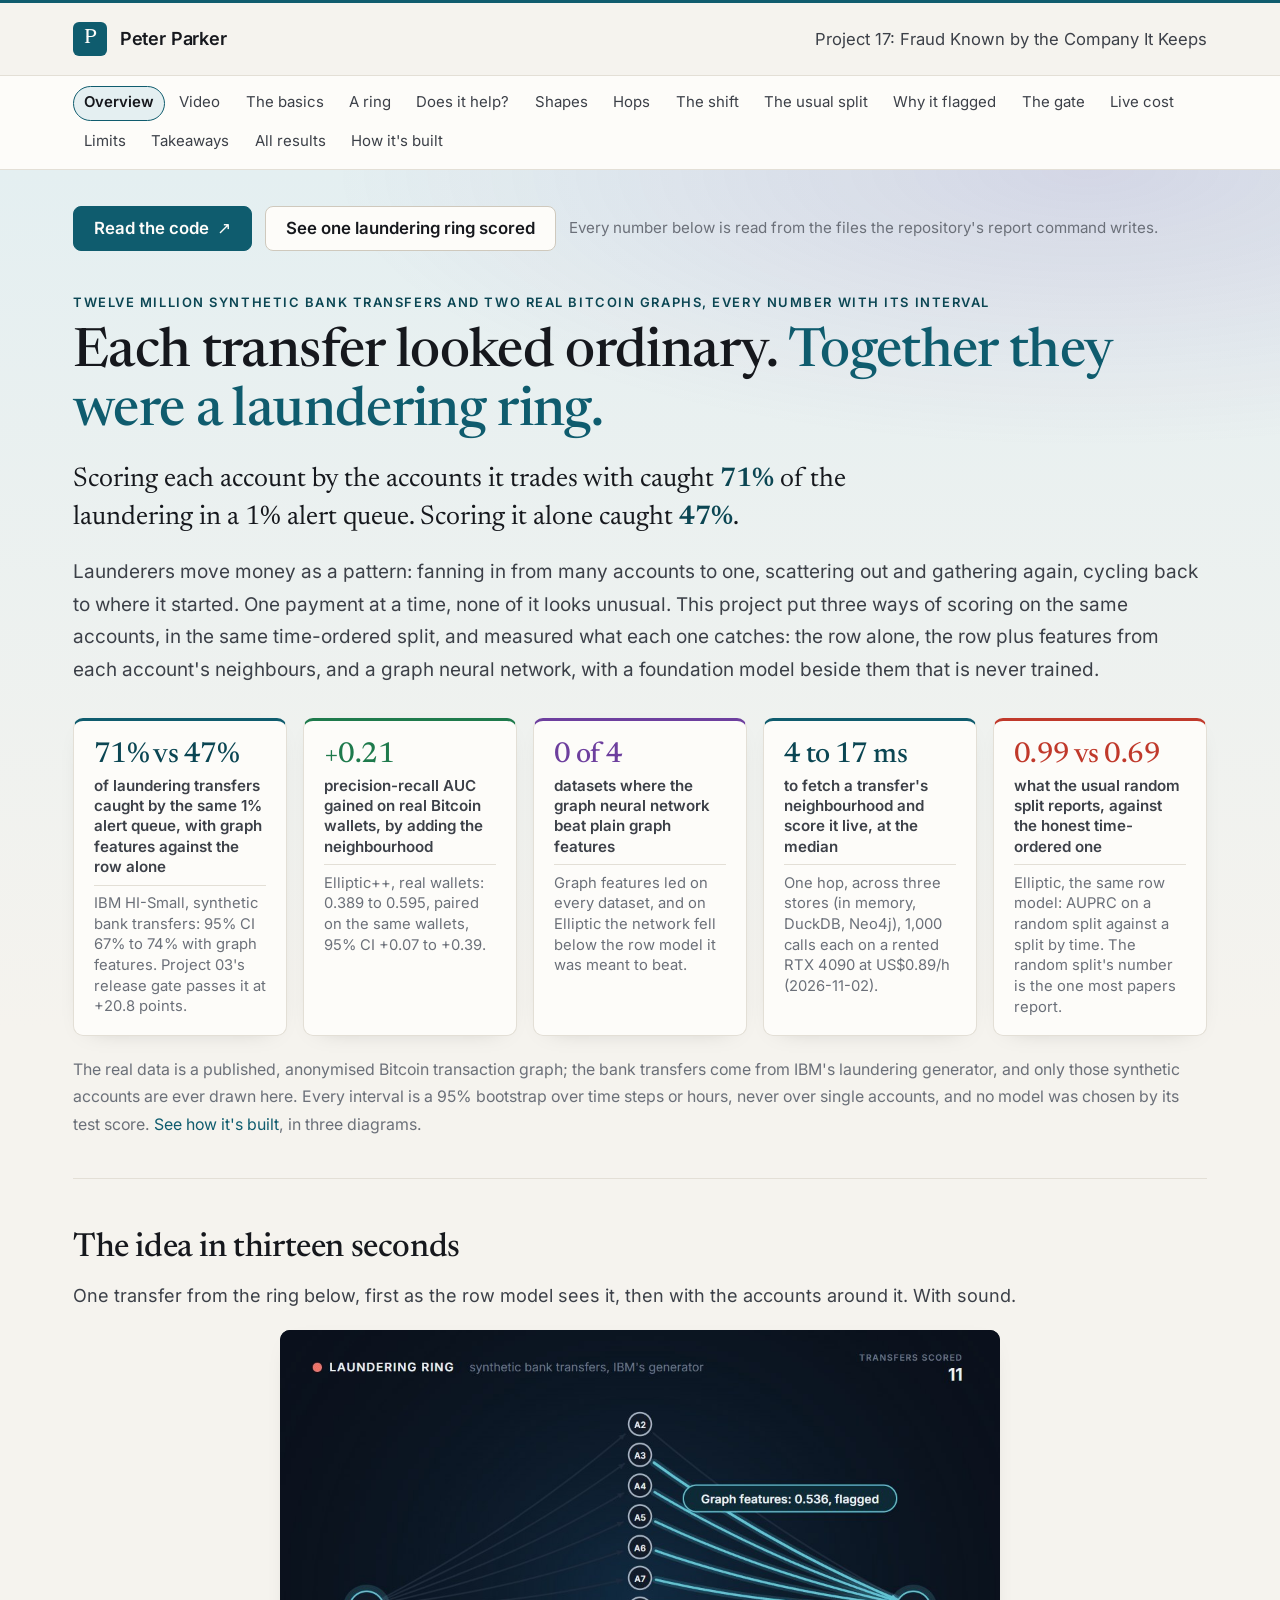
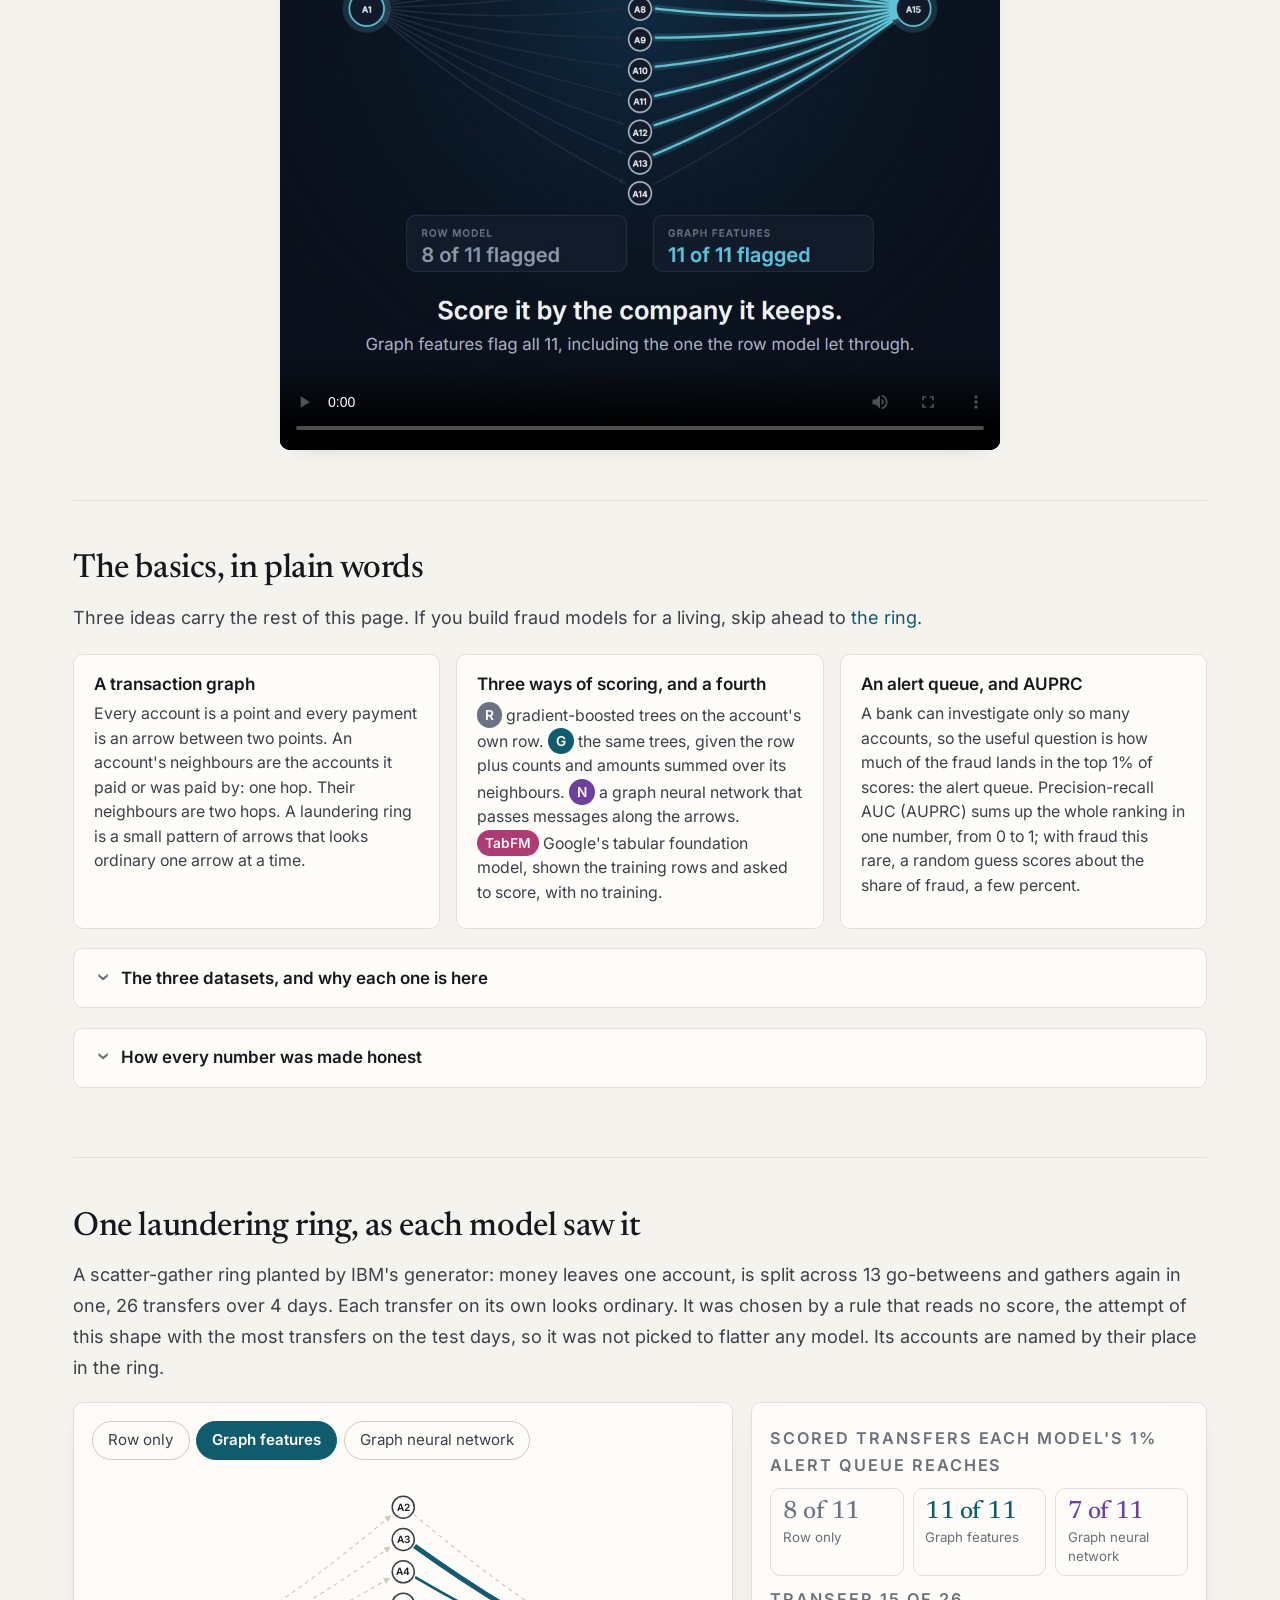
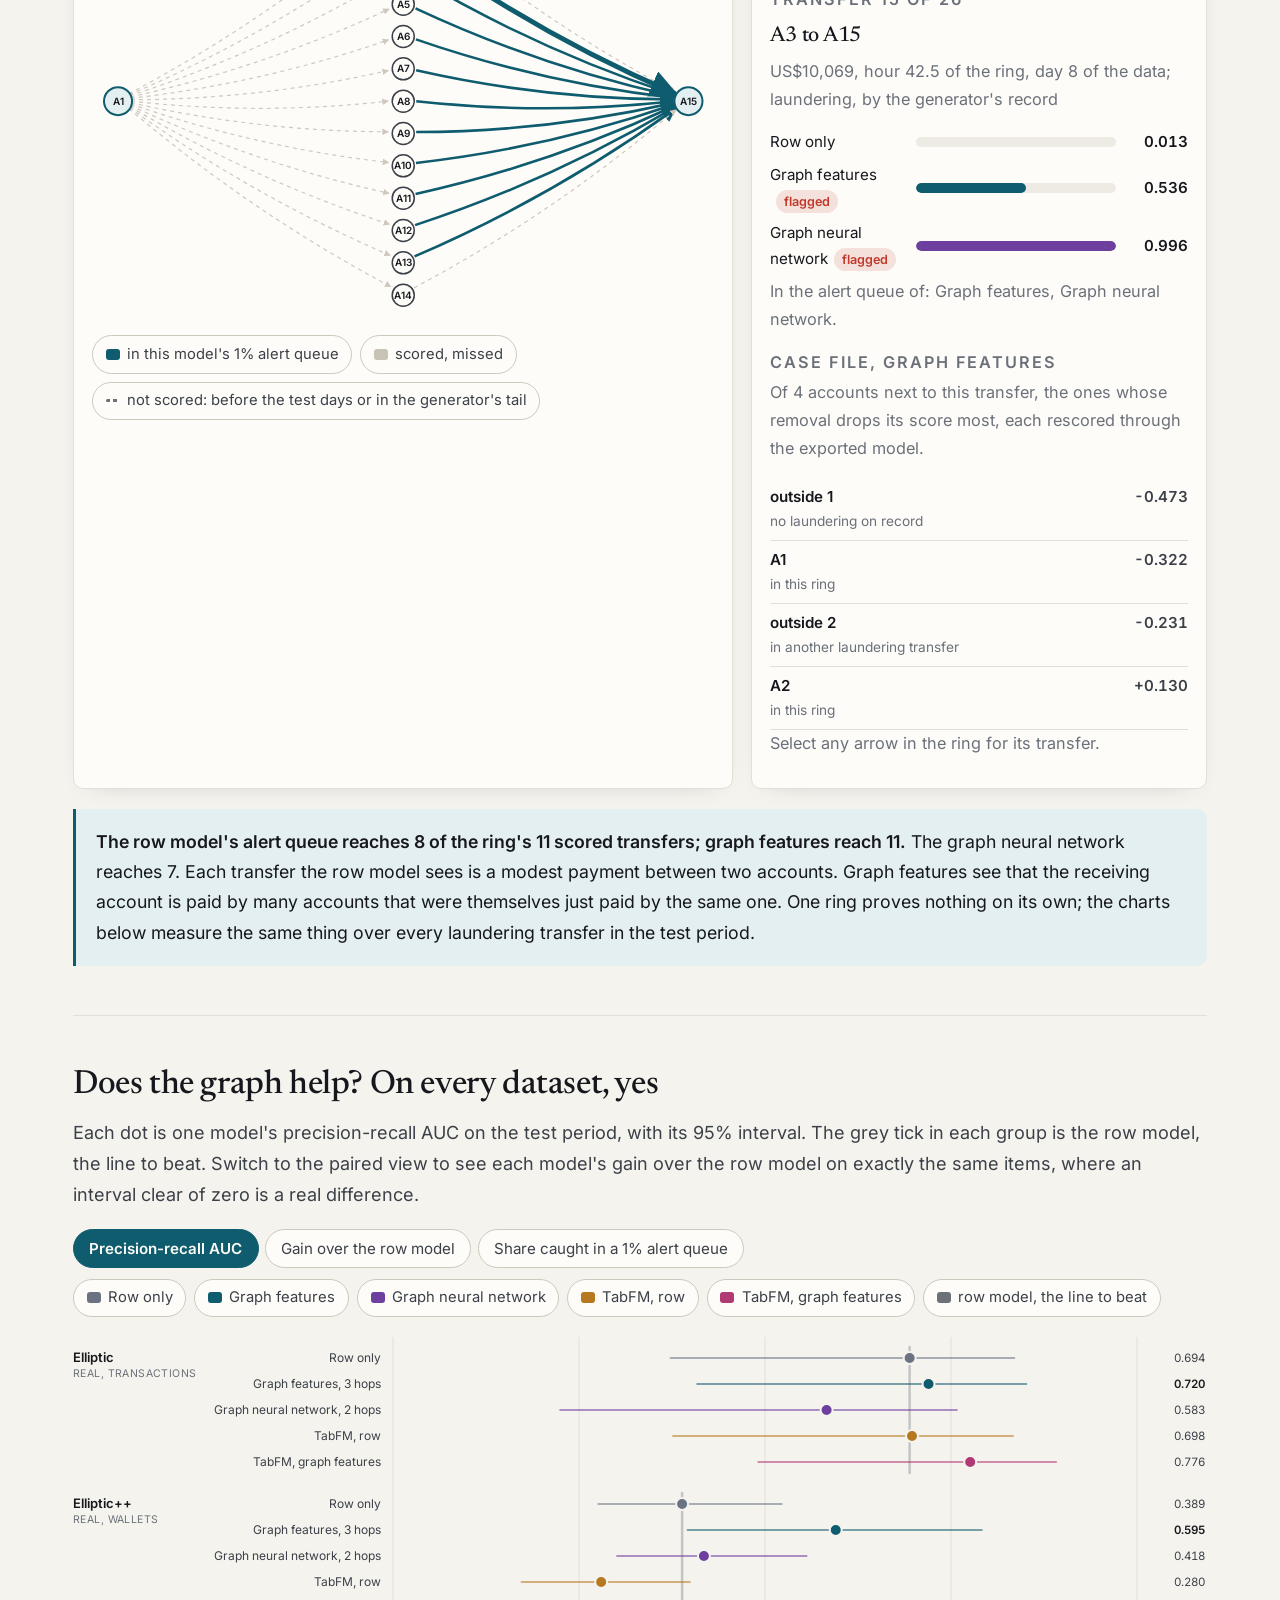
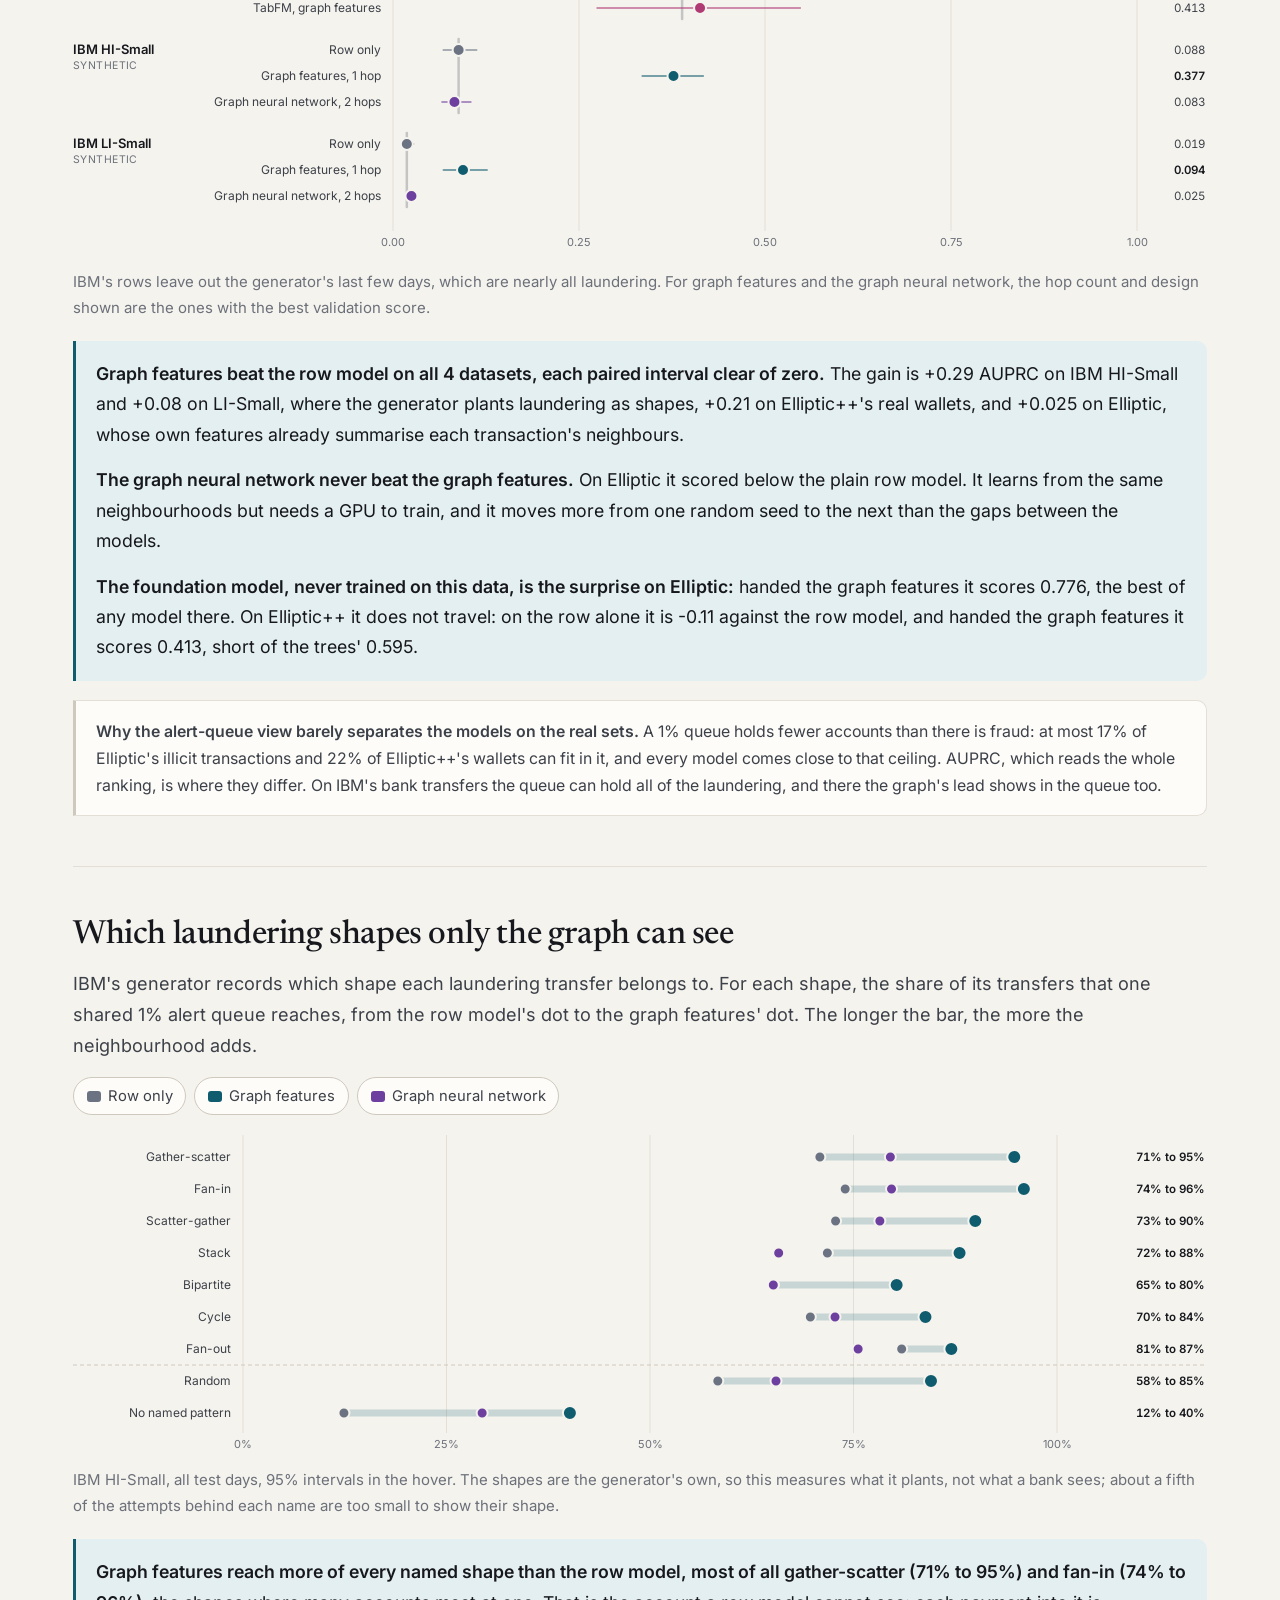
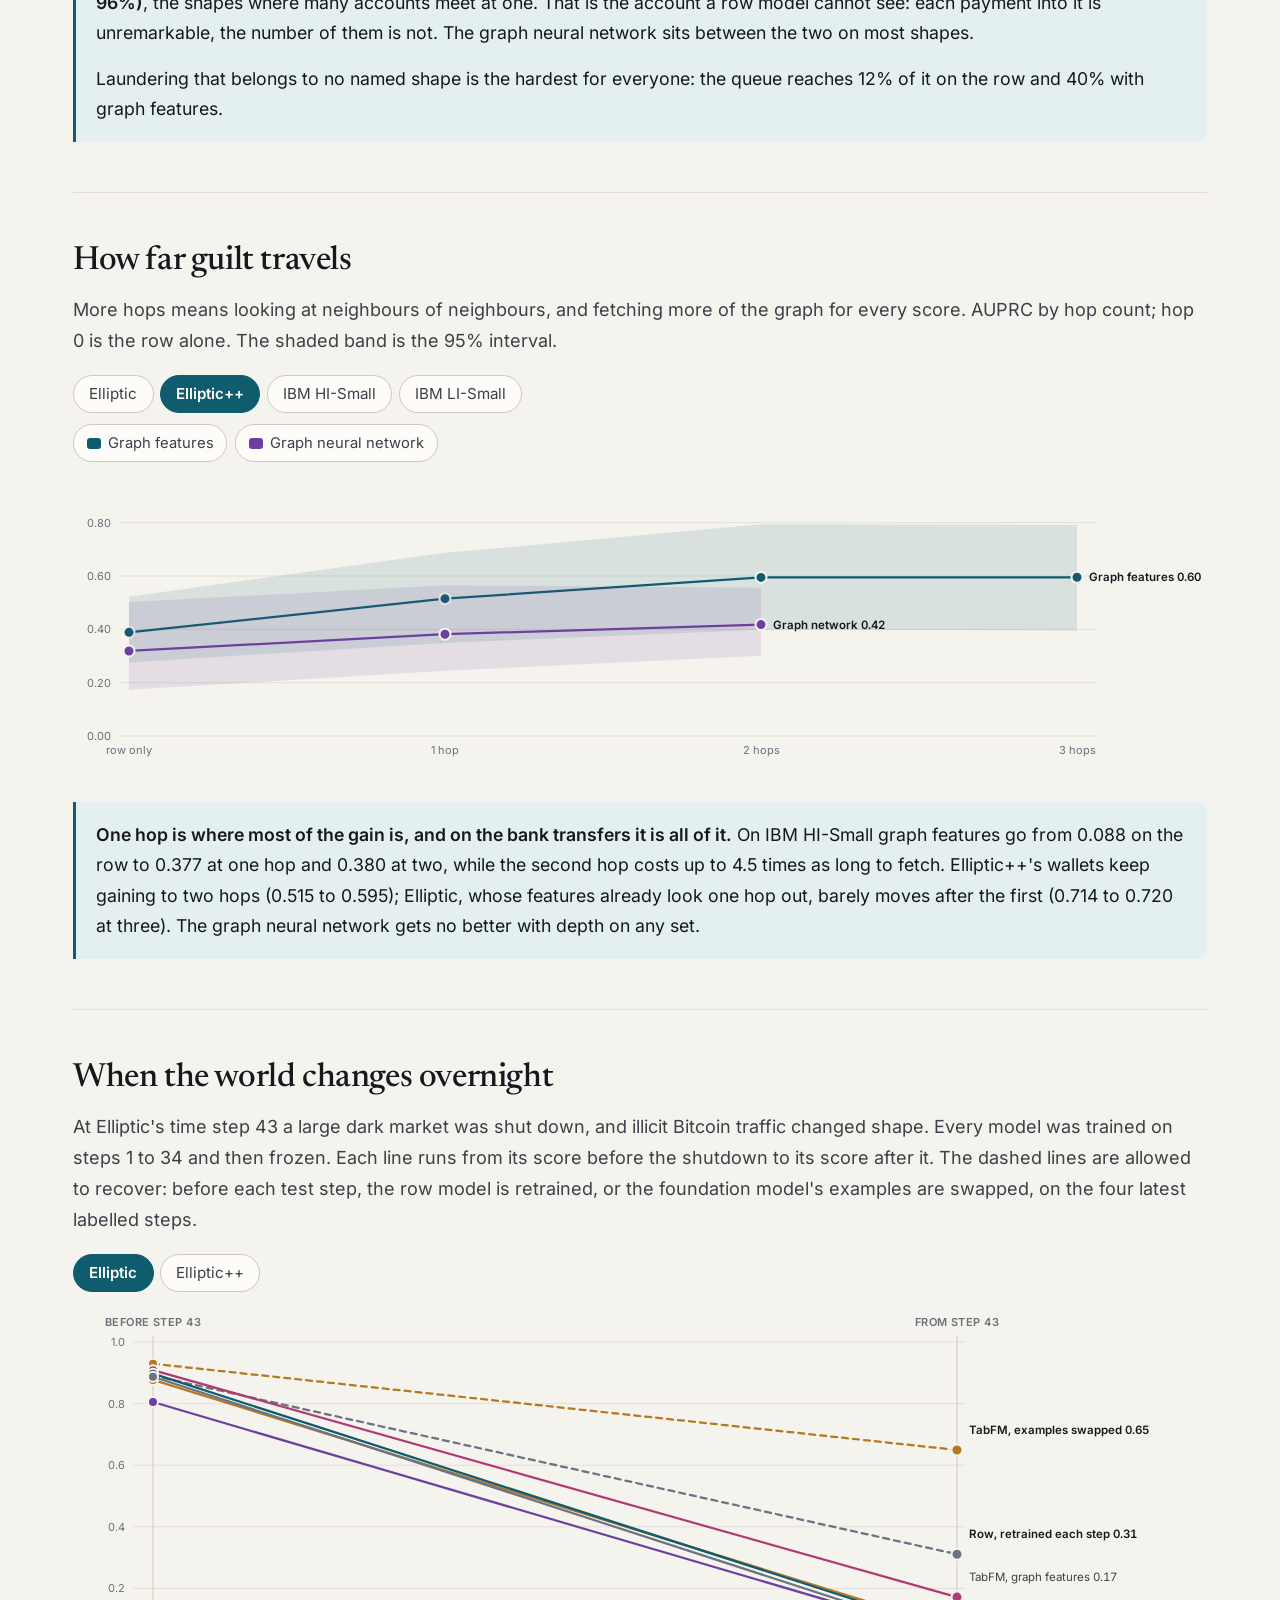
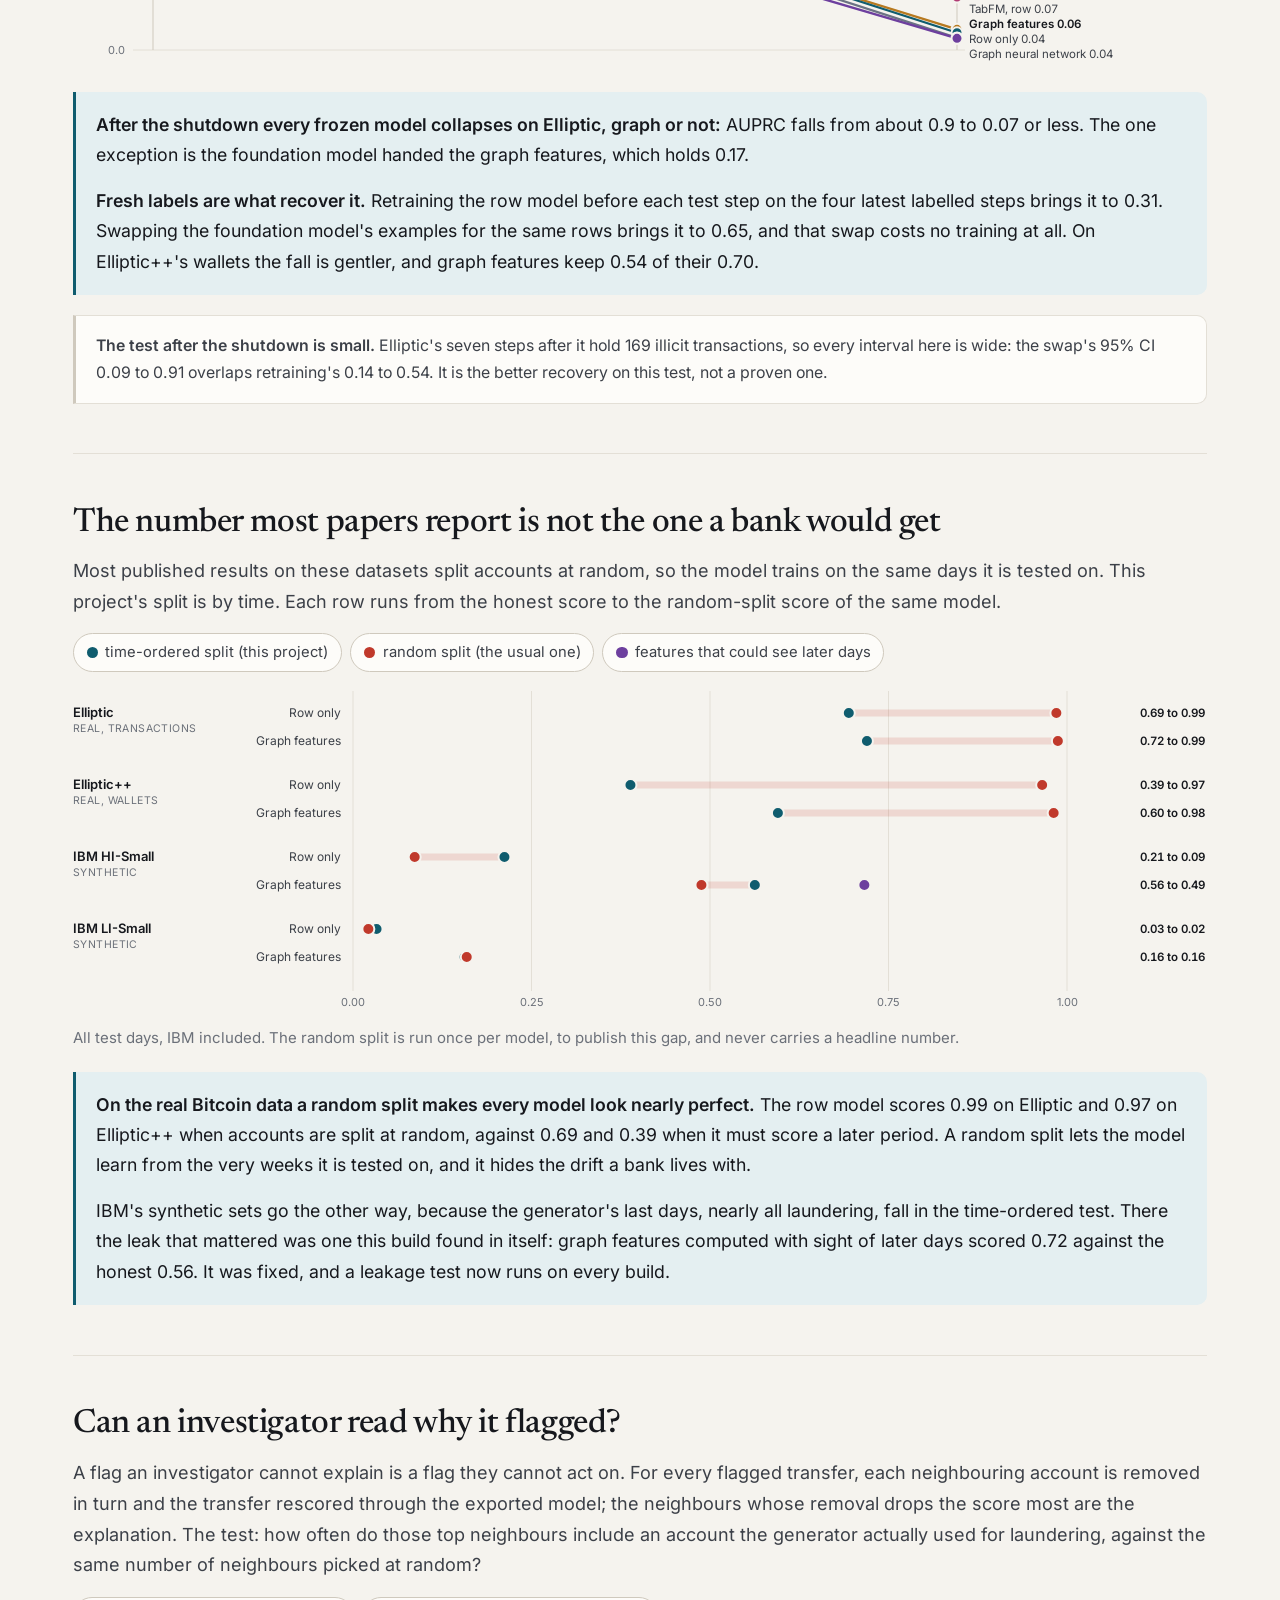
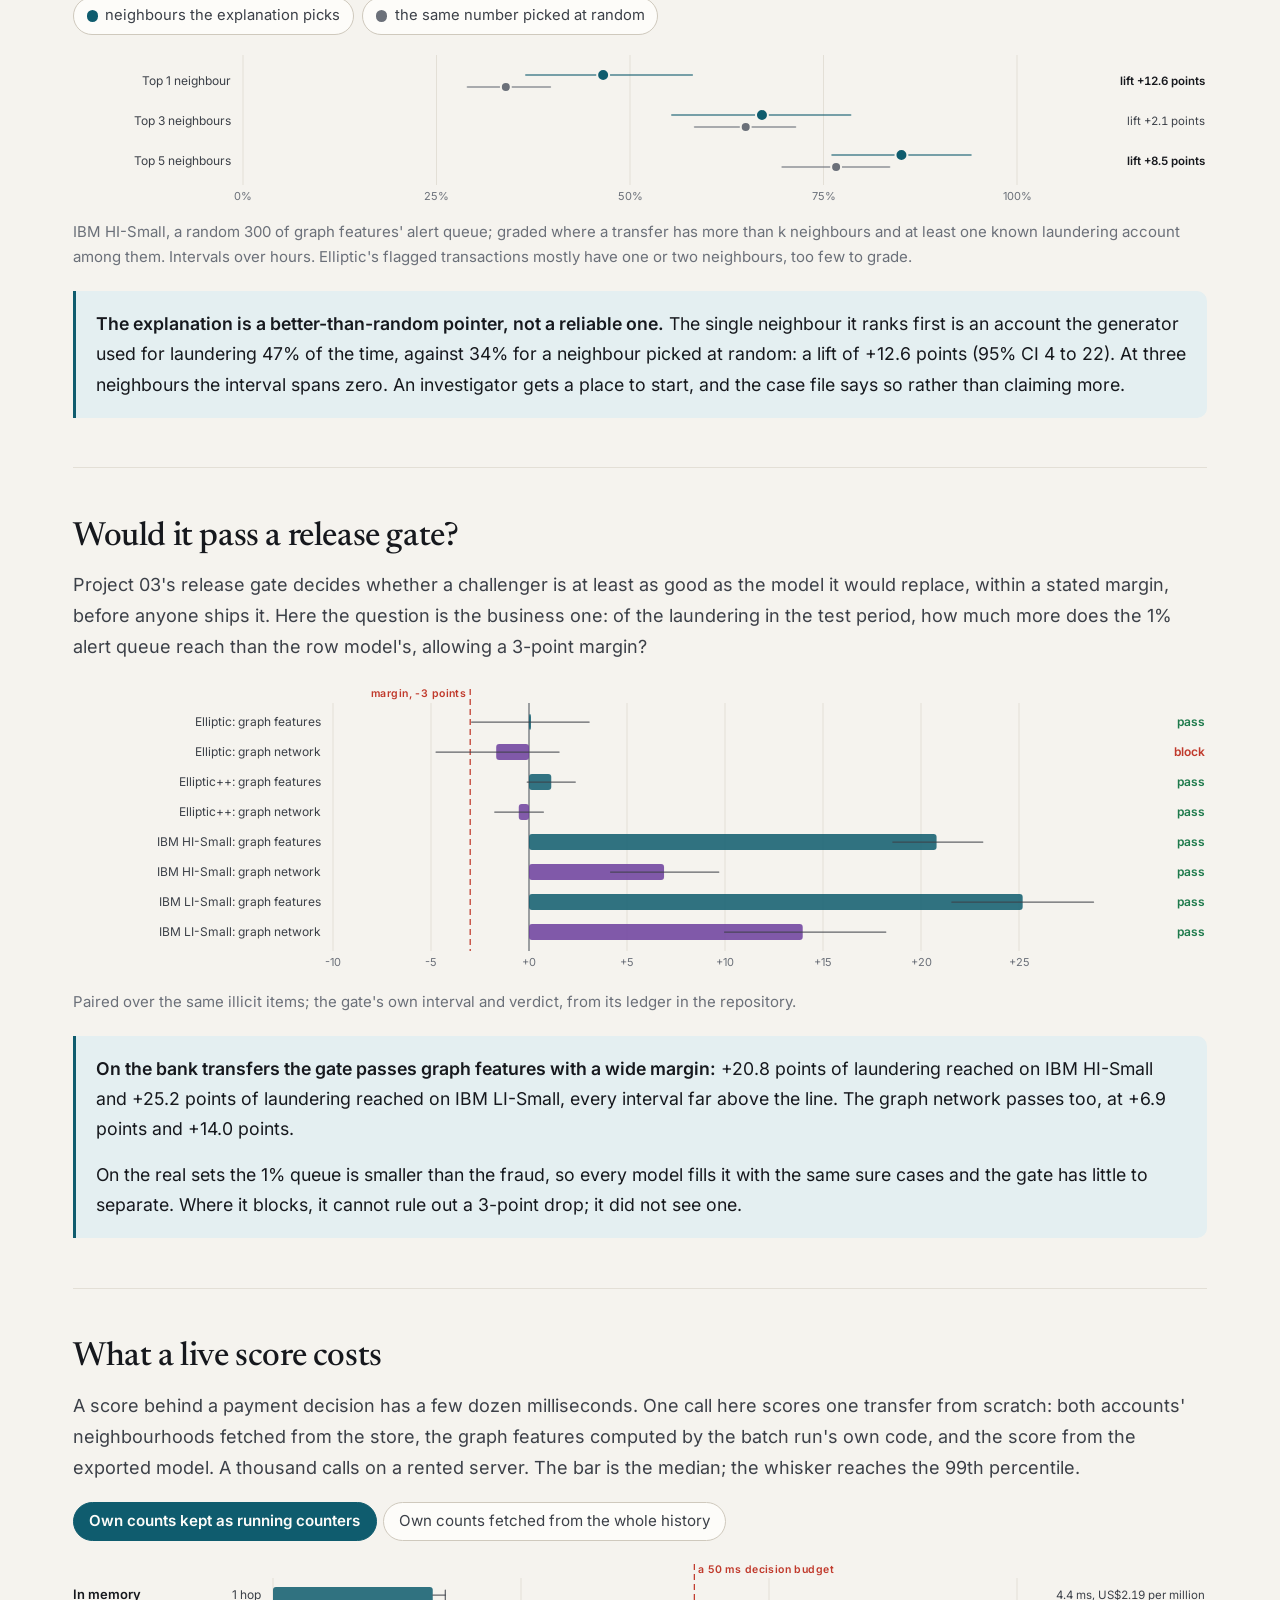
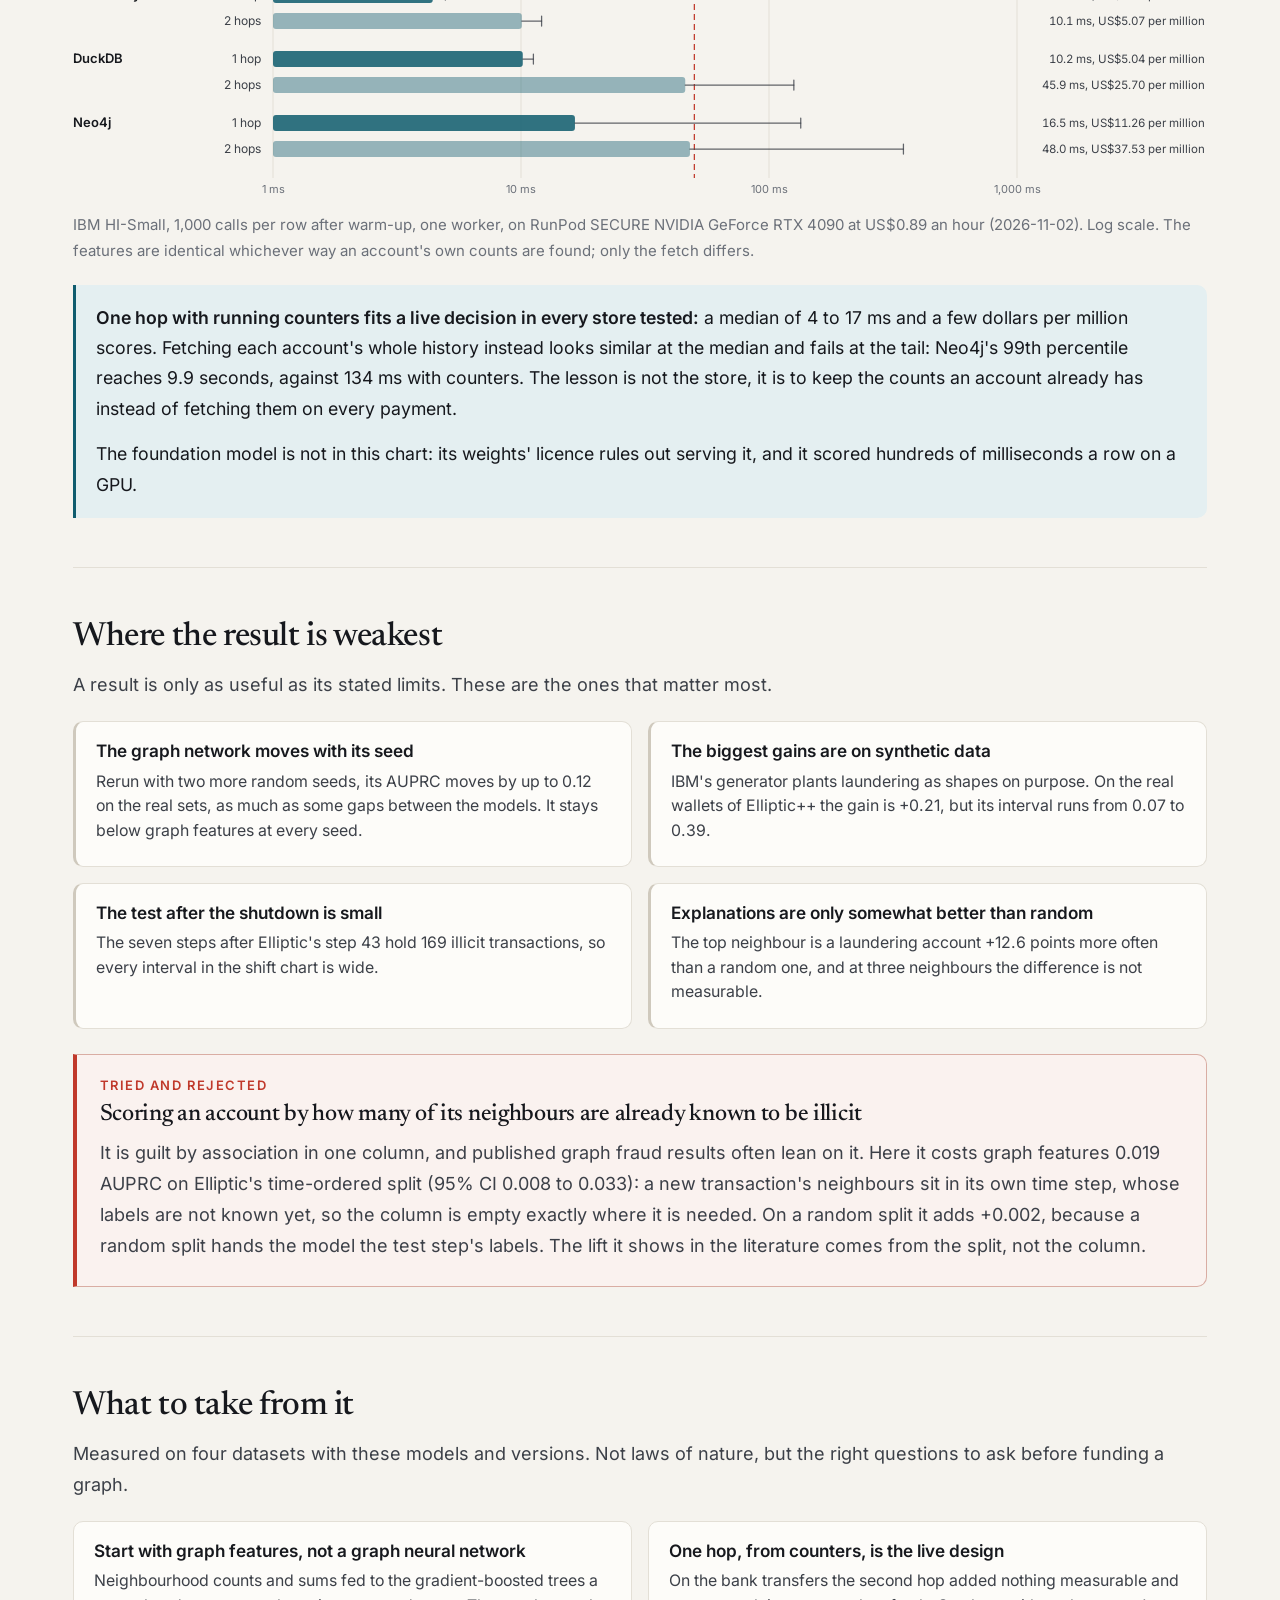
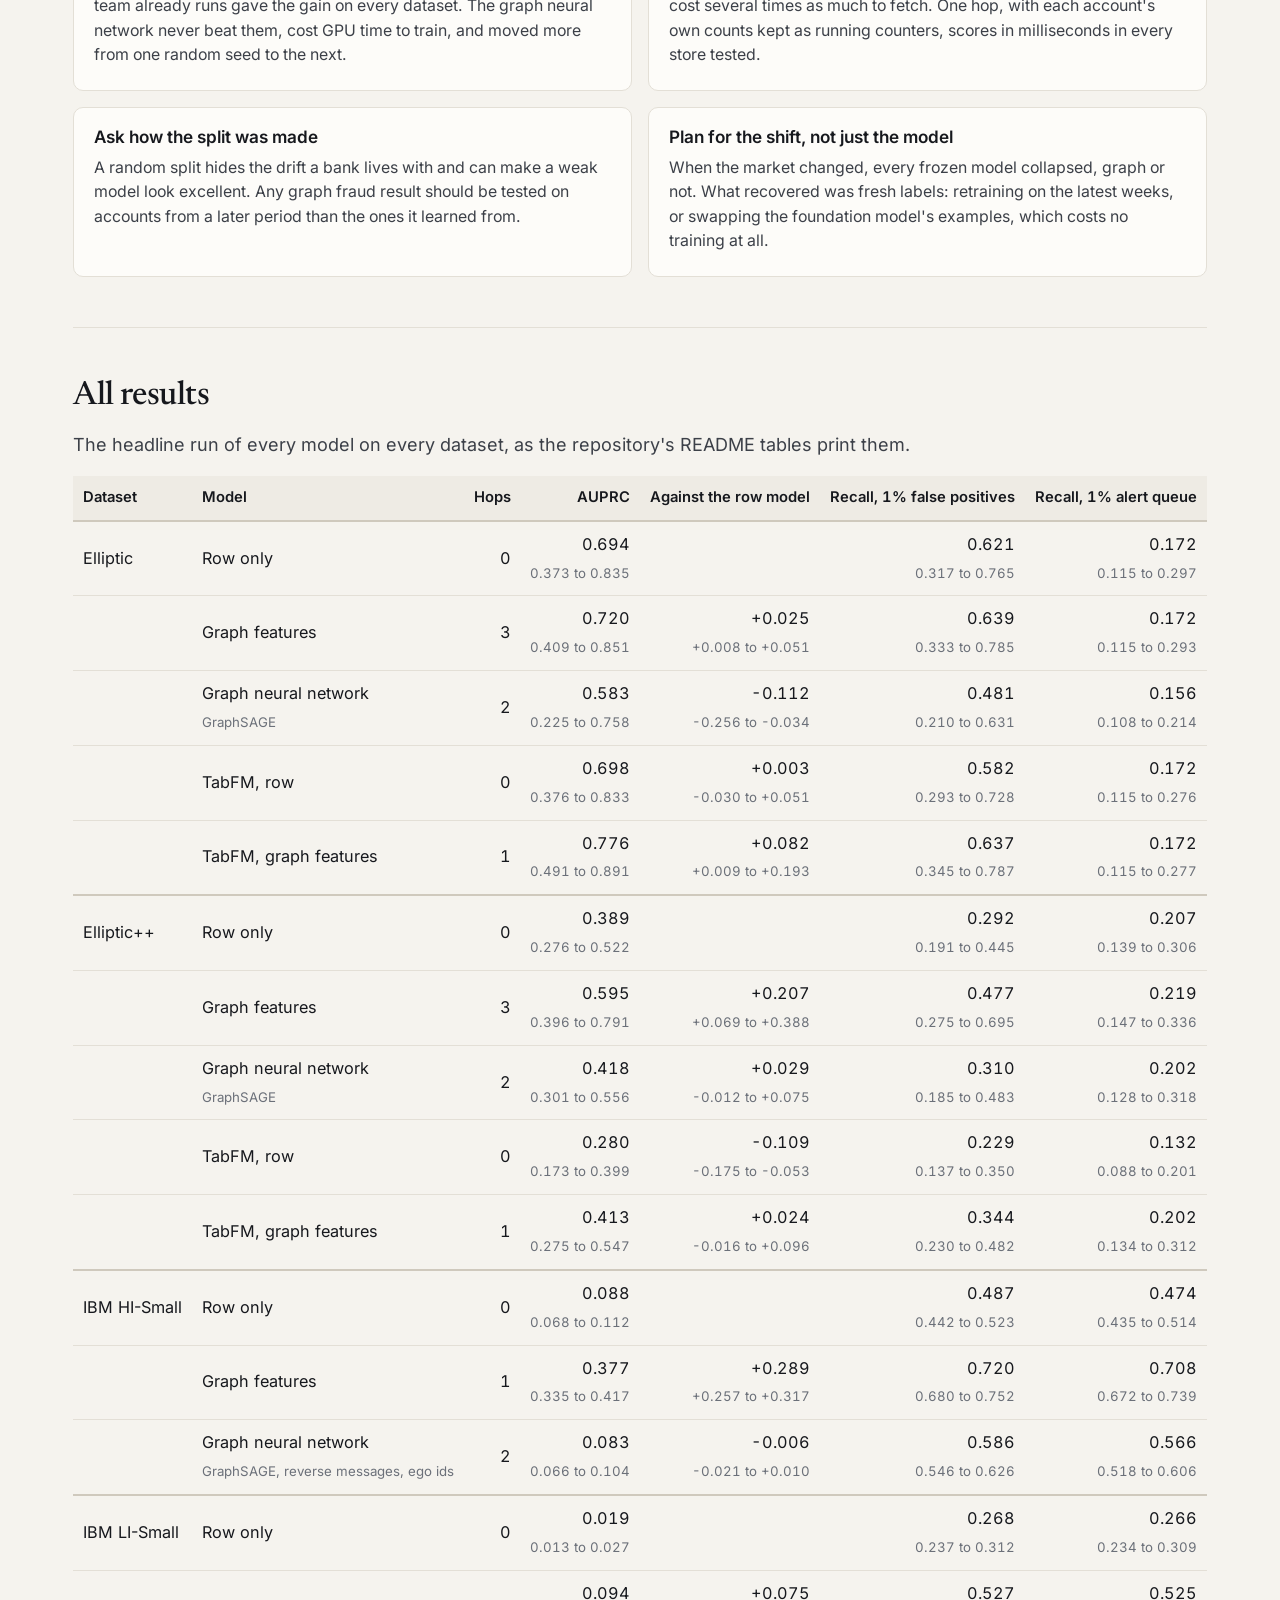
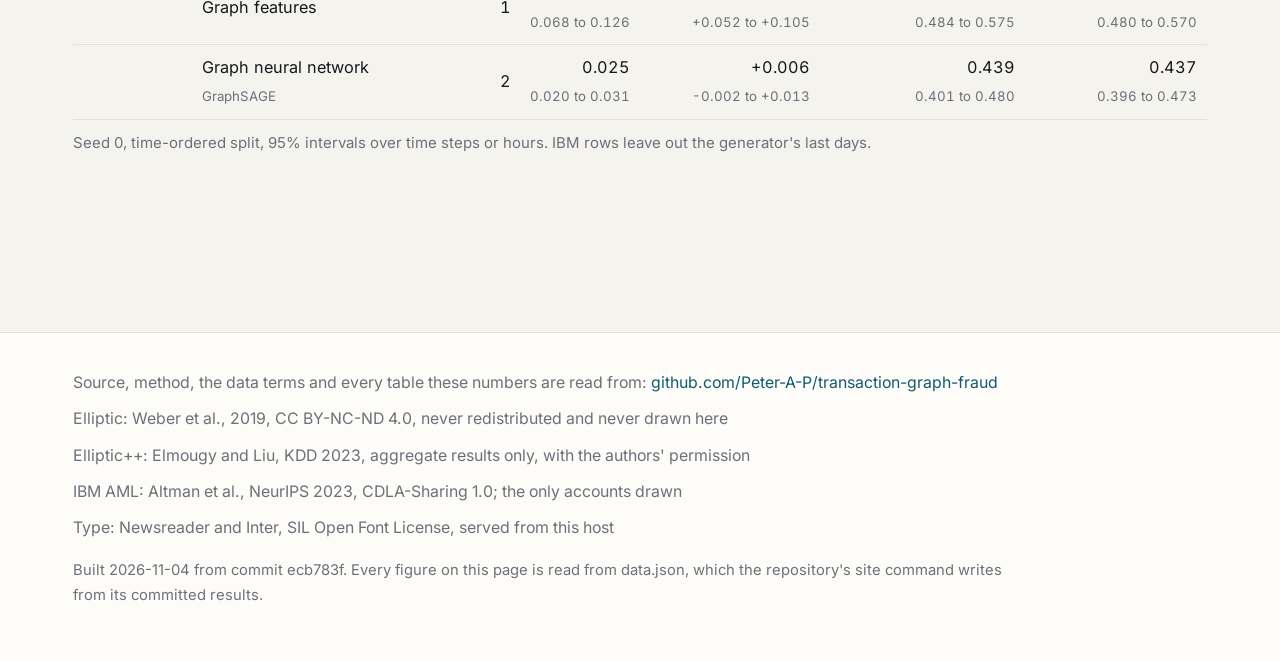
==== commit f51dad8b: "site: the film with sound (a synthesised track on the film's own schedule: a thud for the transfer t" ====
--- a/site/index.html
+++ b/site/index.html
@@ -95,9 +95,9 @@
 
   <section class="section" id="video-panel">
     <h2>The idea in thirteen seconds</h2>
-    <p class="section-lead">One transfer from the ring below, first as the row model sees it, then with the accounts around it.</p>
-    <video class="demo-video" controls muted playsinline preload="metadata" poster="video/ring-poster.jpg" src="video/ring.mp4">
-      Your browser cannot play this video. <a href="video/ring.mp4">Download it</a> instead.
+    <p class="section-lead">One transfer from the ring below, first as the row model sees it, then with the accounts around it. With sound.</p>
+    <video class="demo-video" controls playsinline preload="metadata" poster="video/ring-poster.jpg" src="video/ring-sound.mp4">
+      Your browser cannot play this video. <a href="video/ring-sound.mp4">Download it</a> instead.
     </video>
   </section>
 
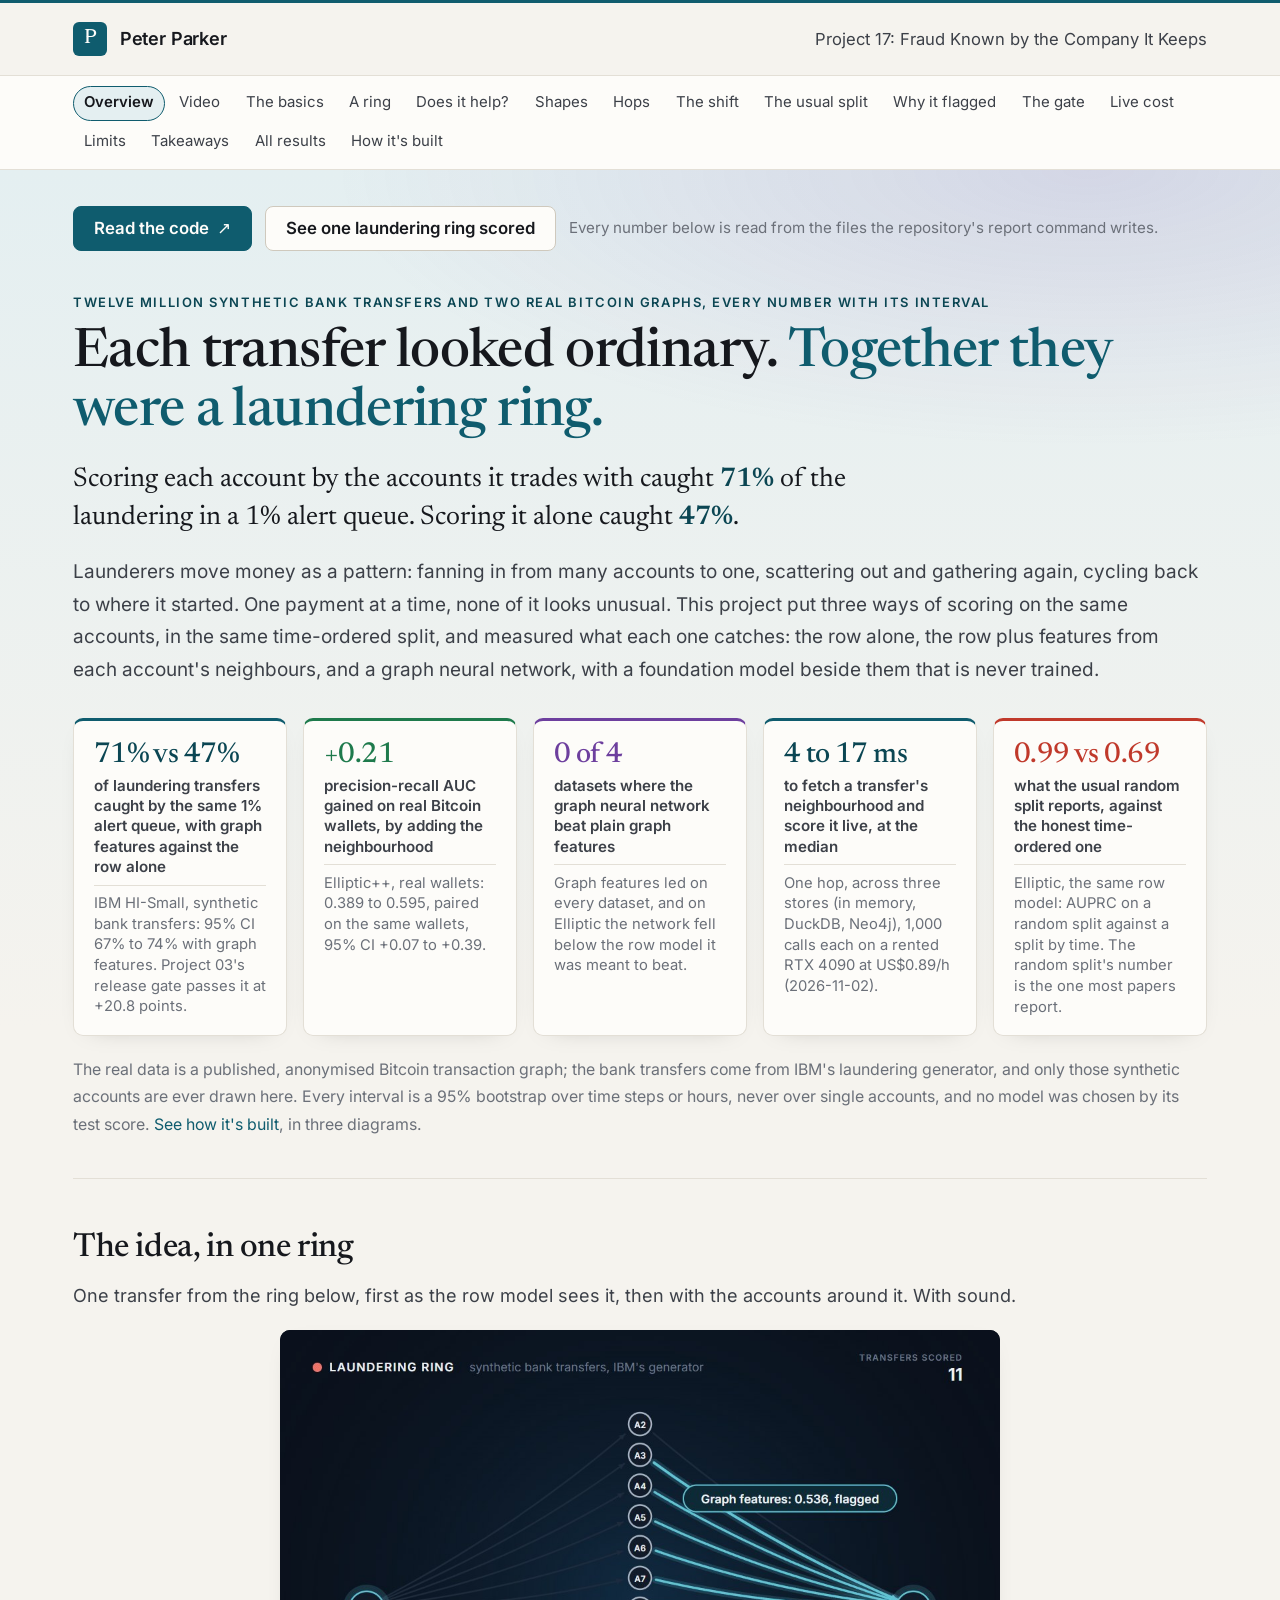
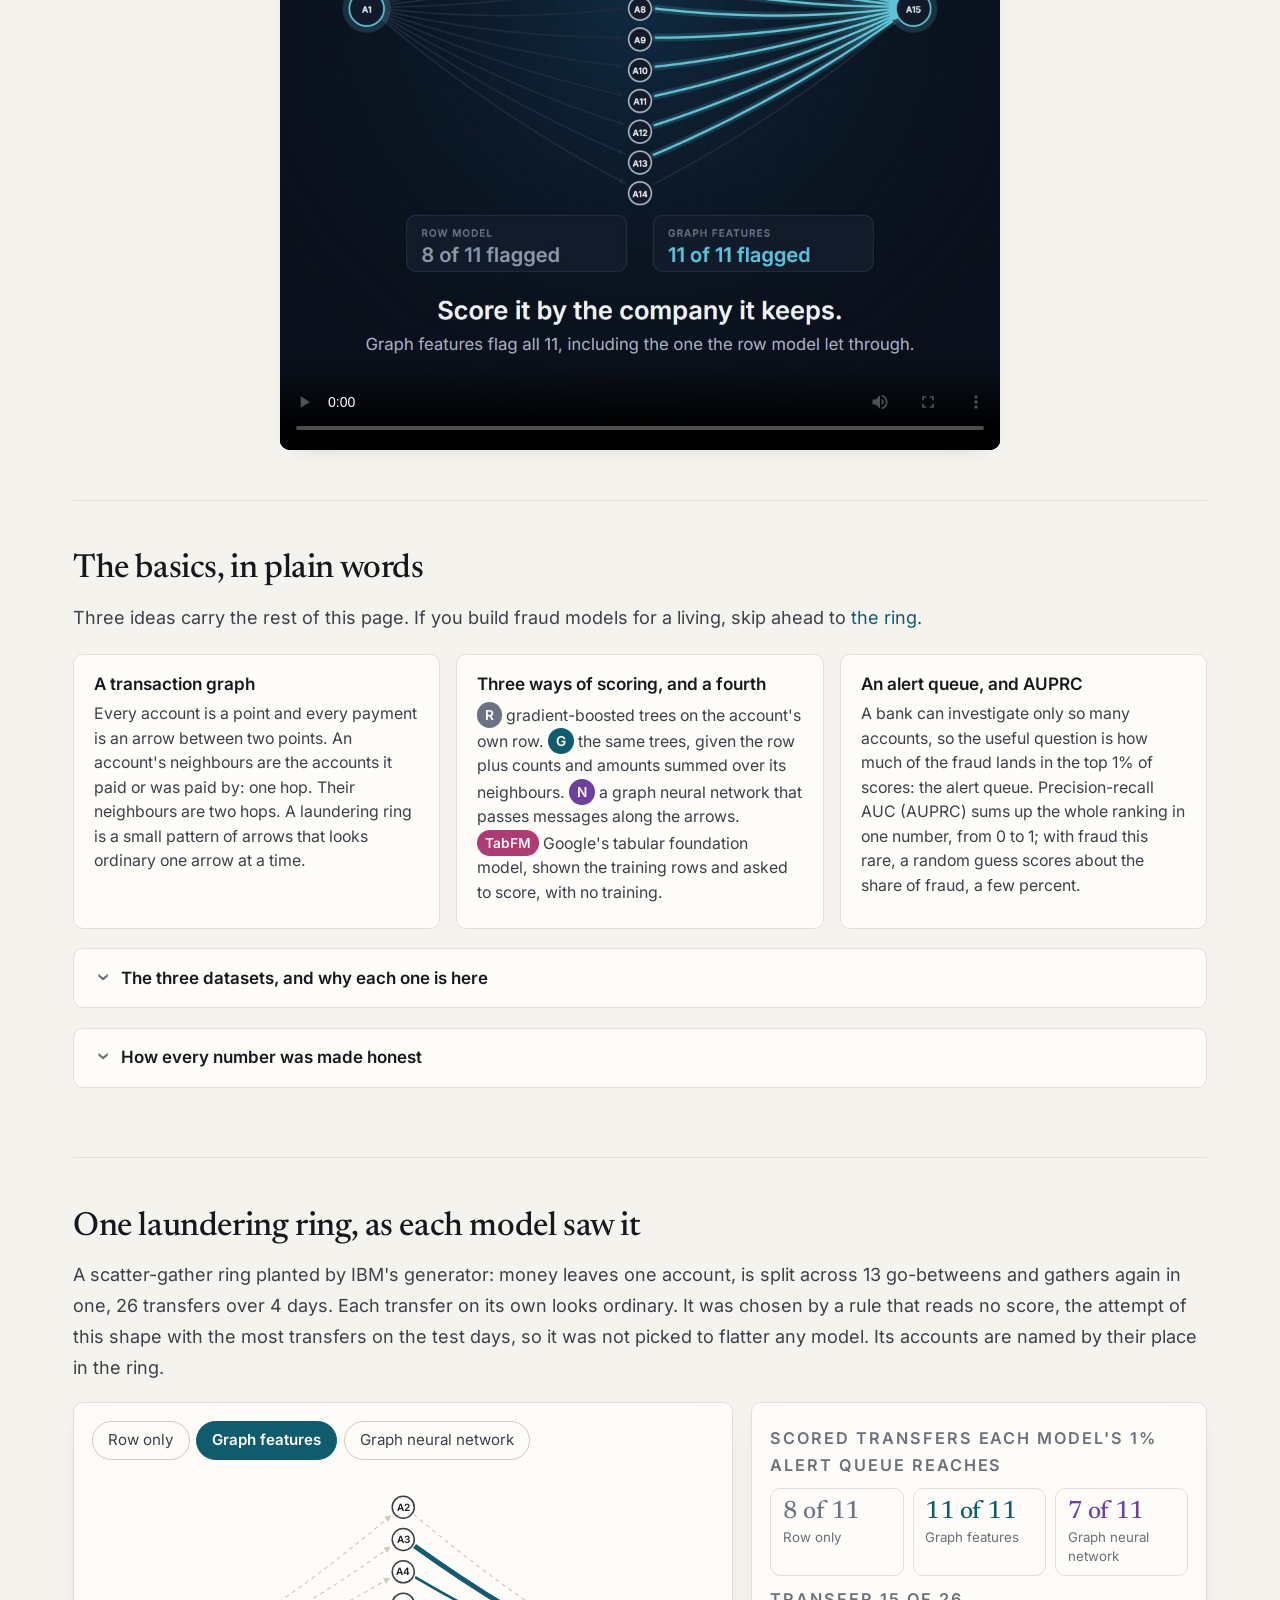
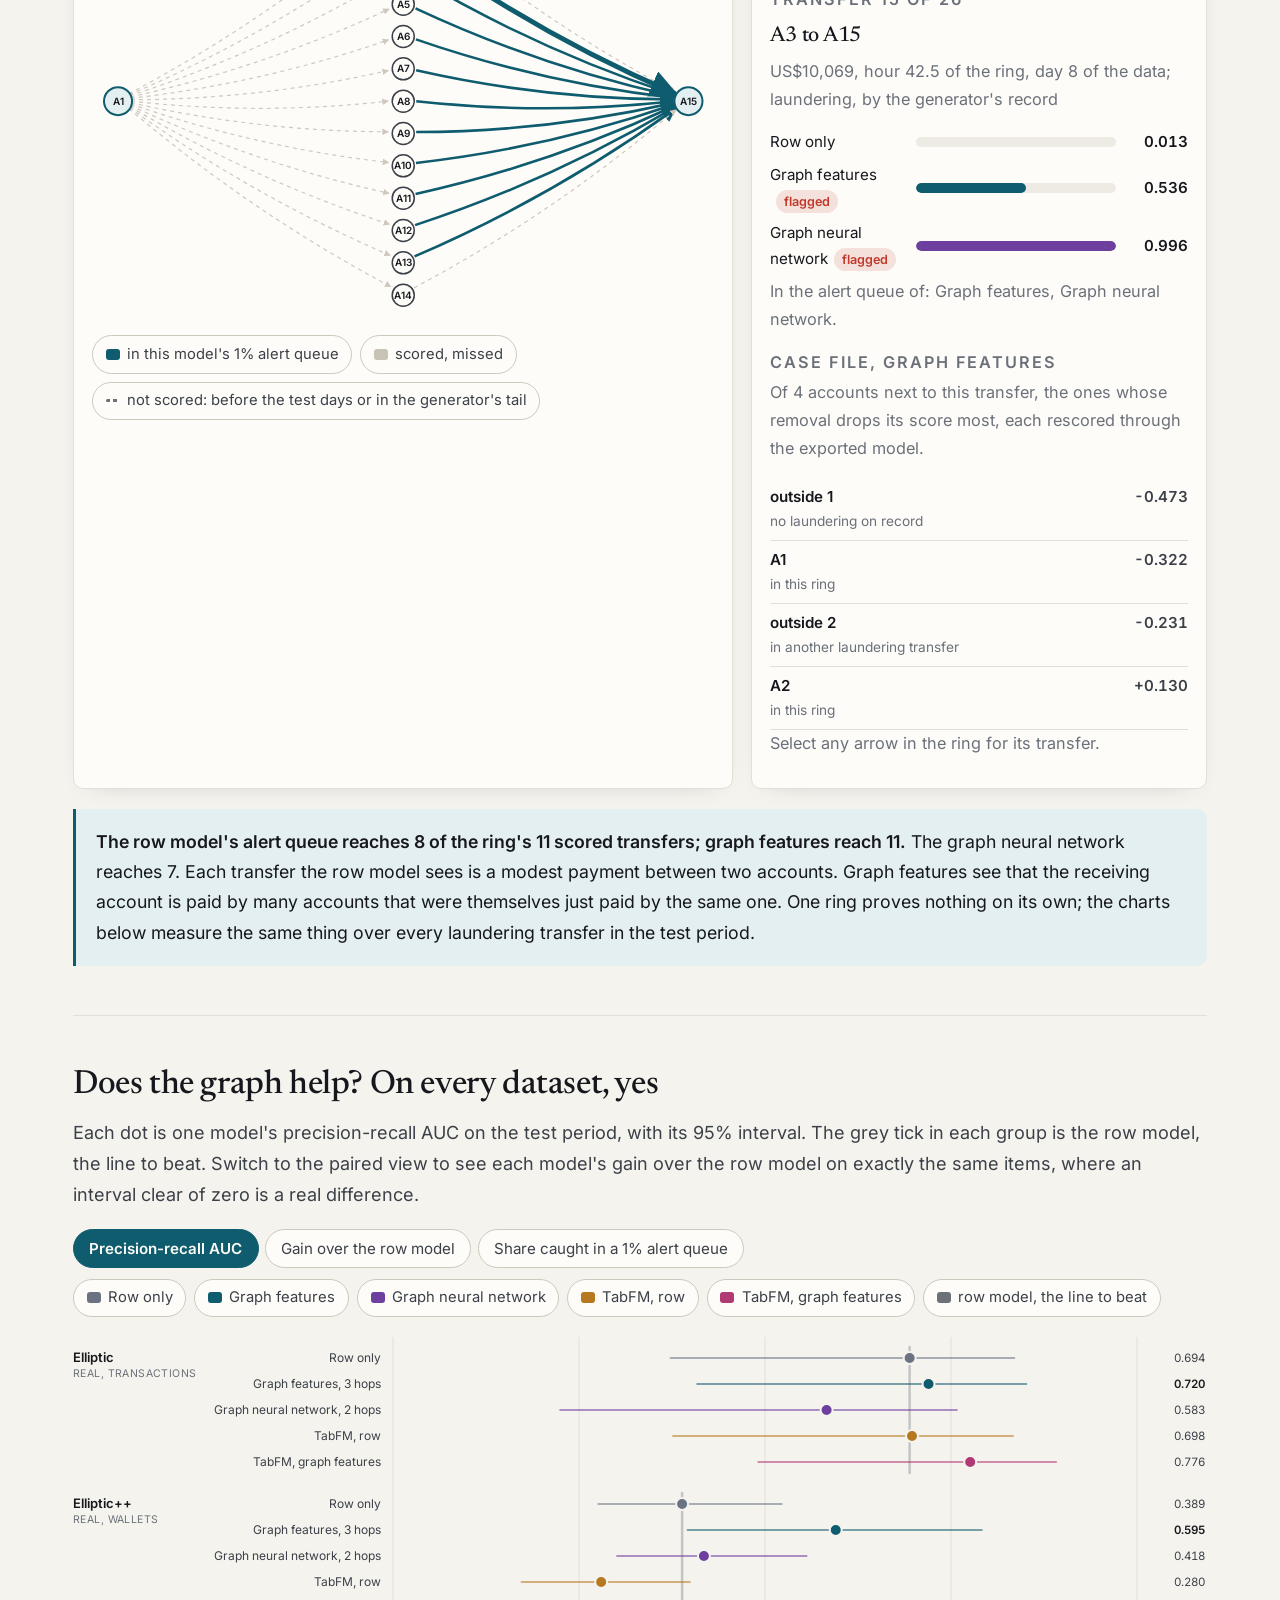
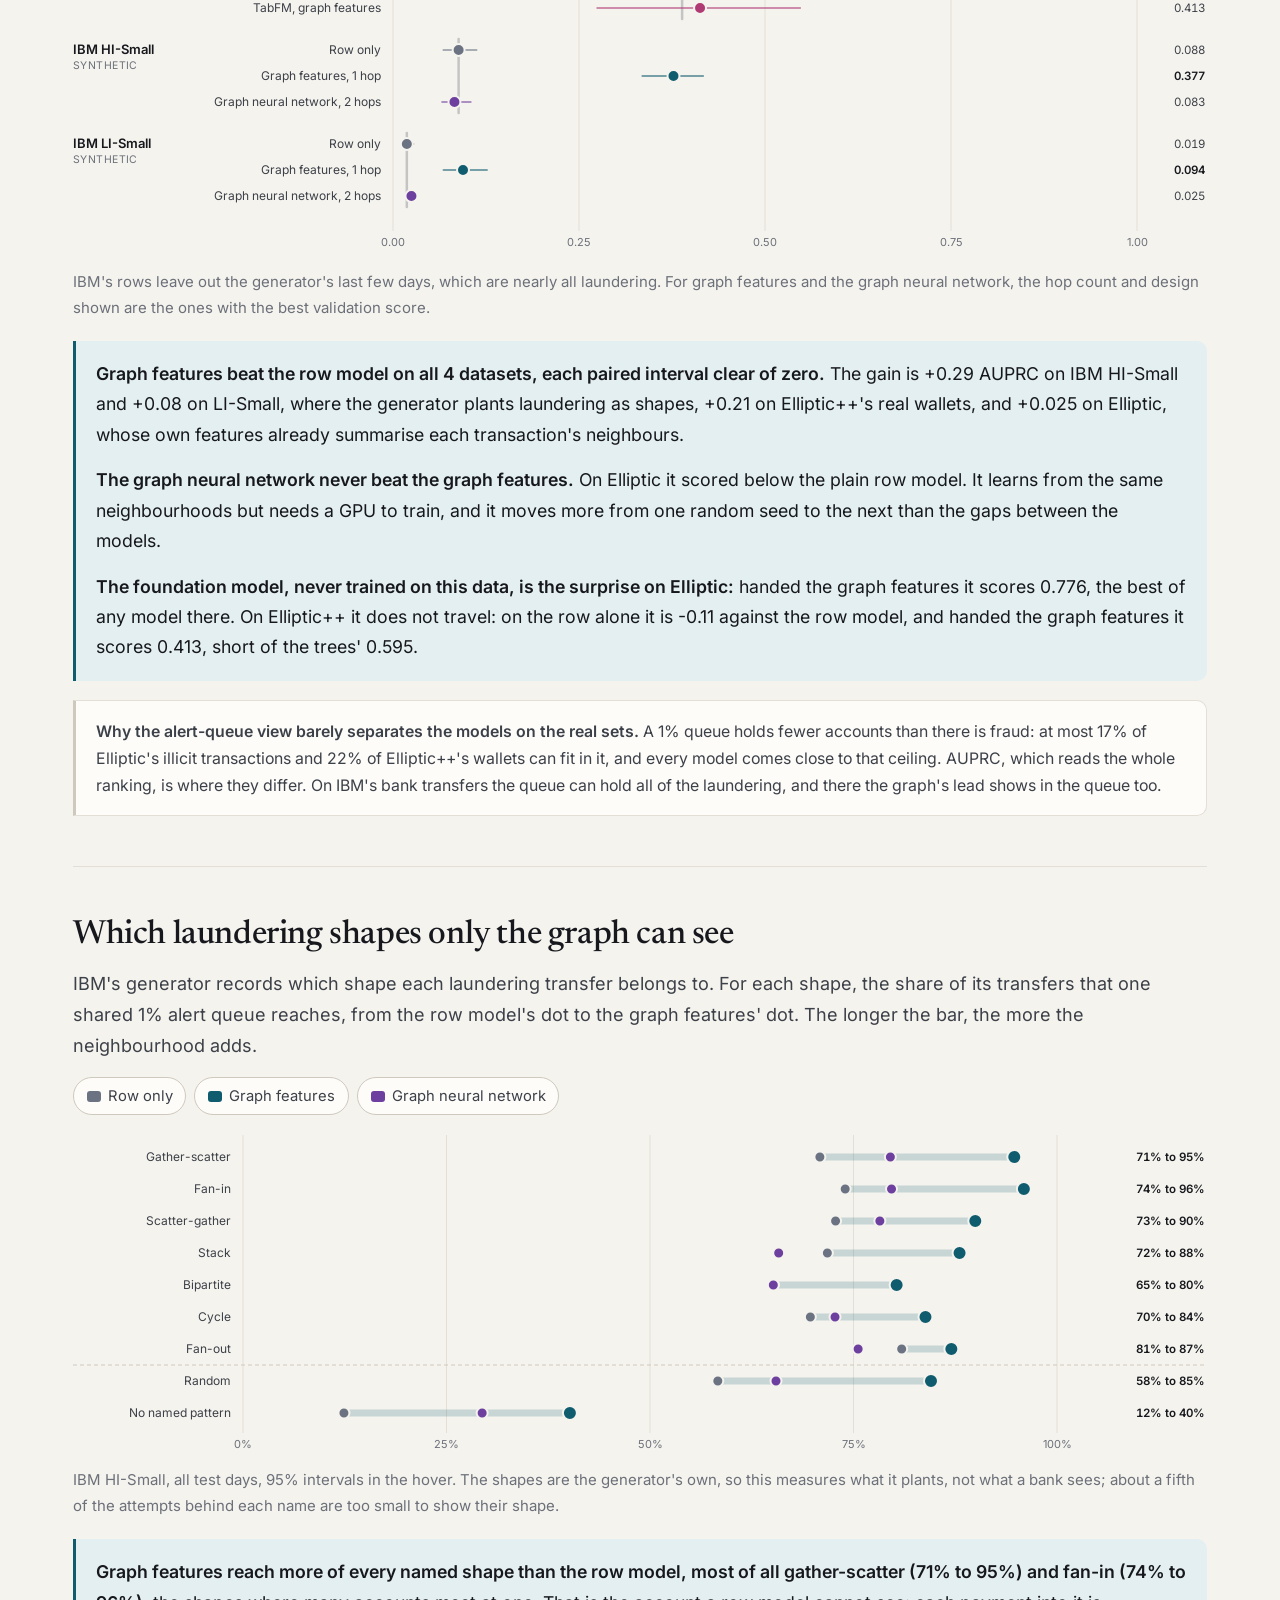
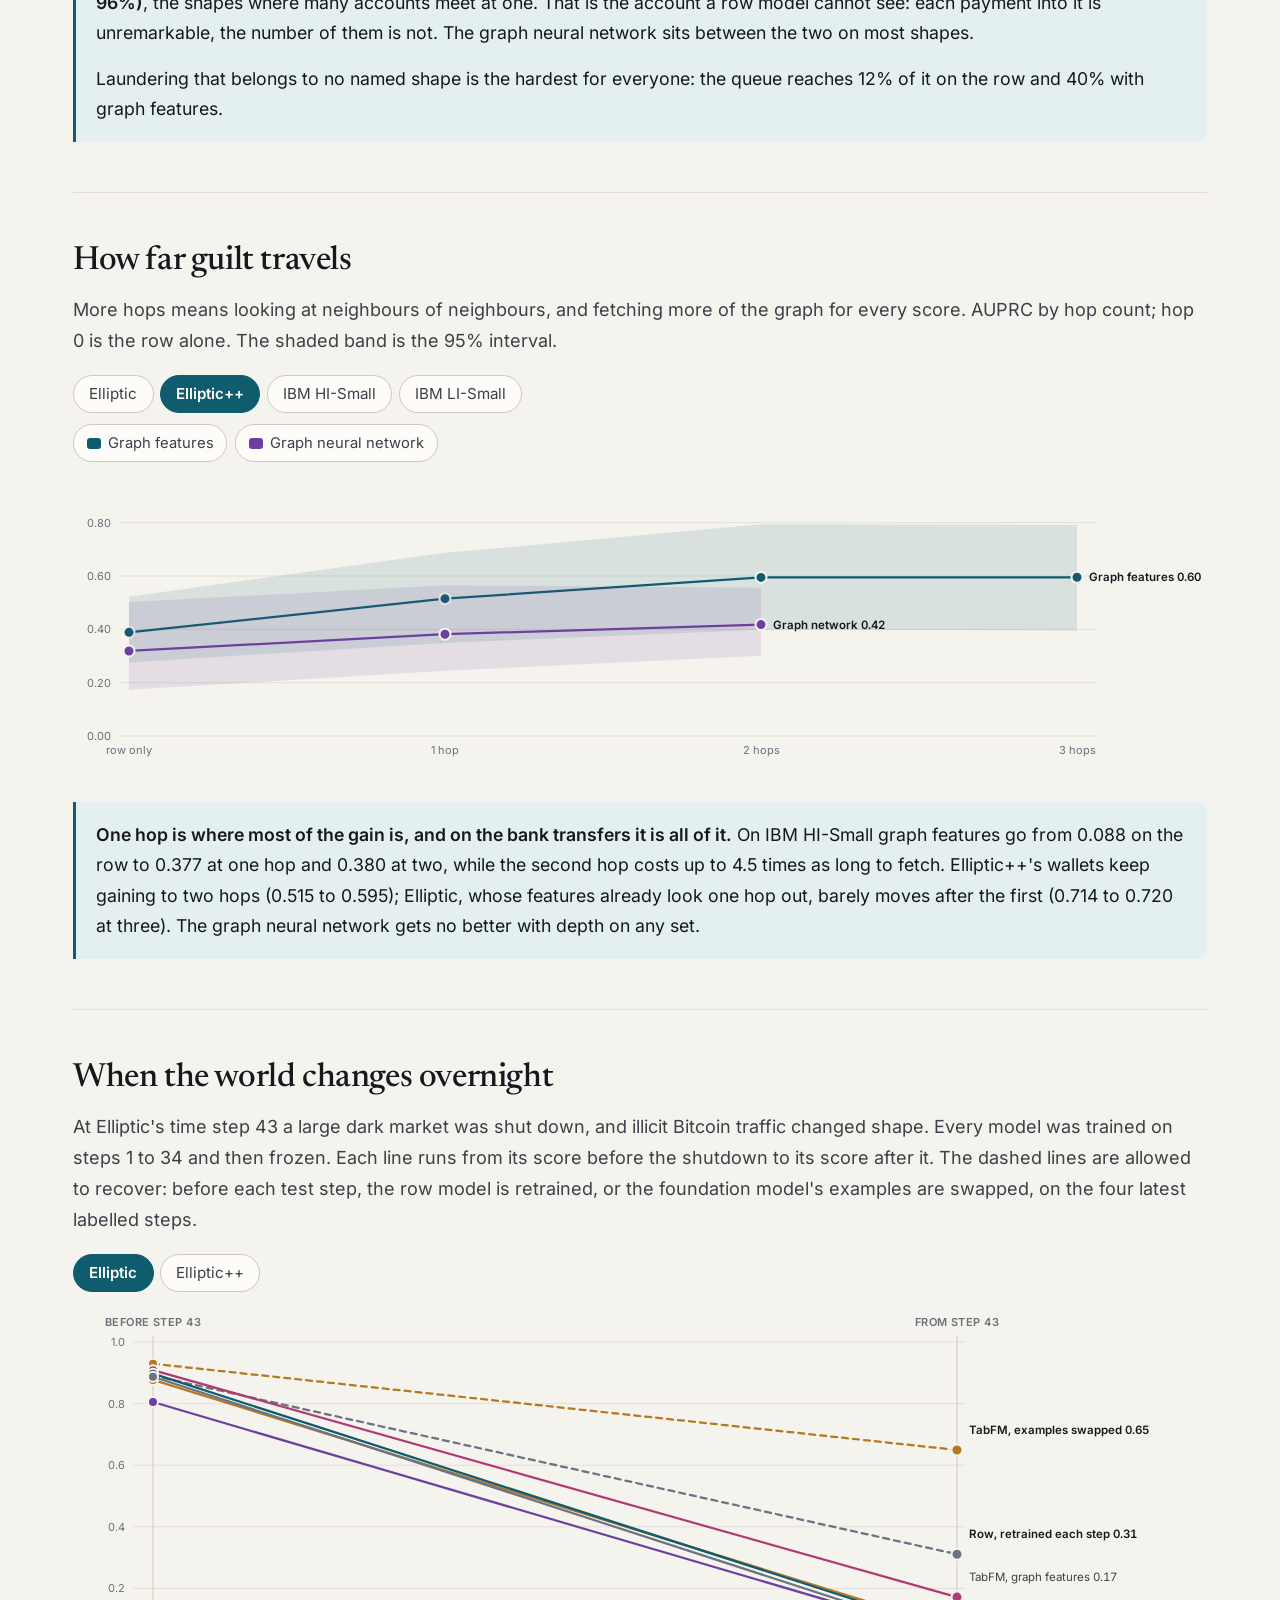
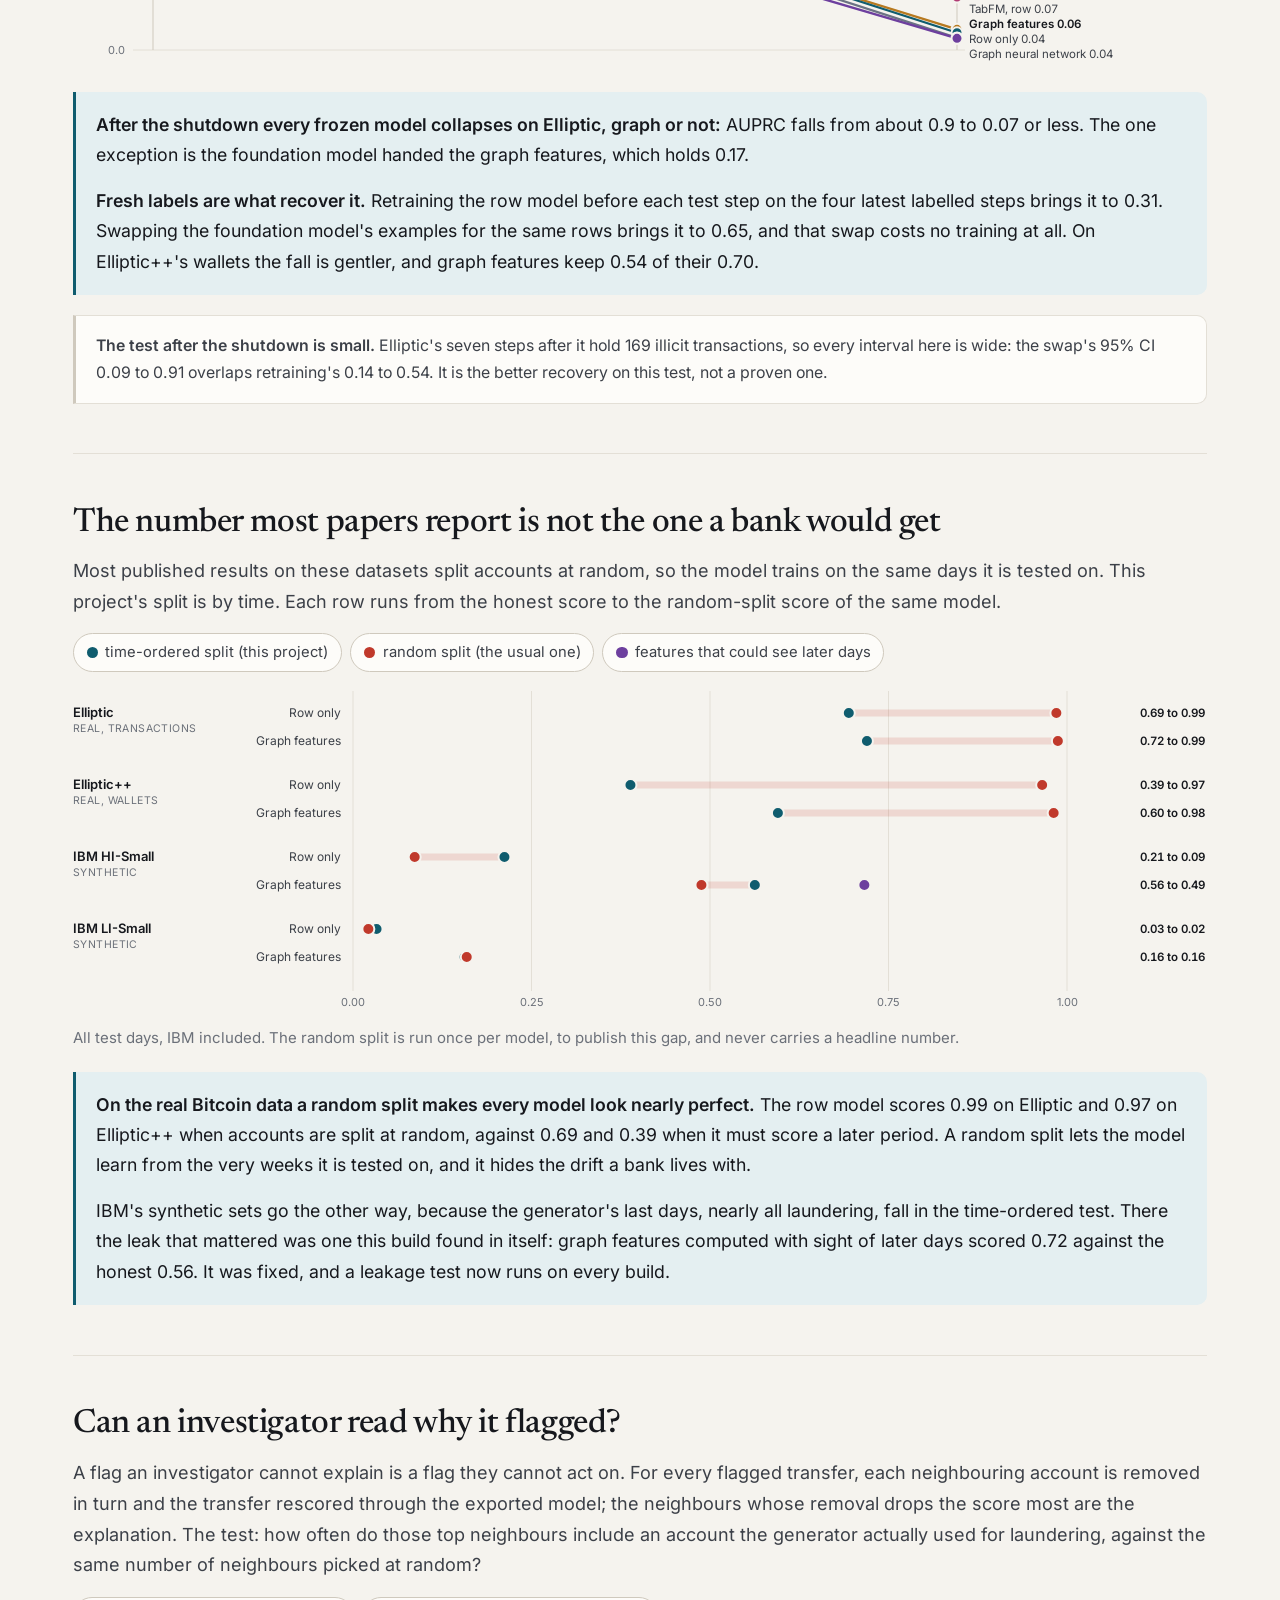
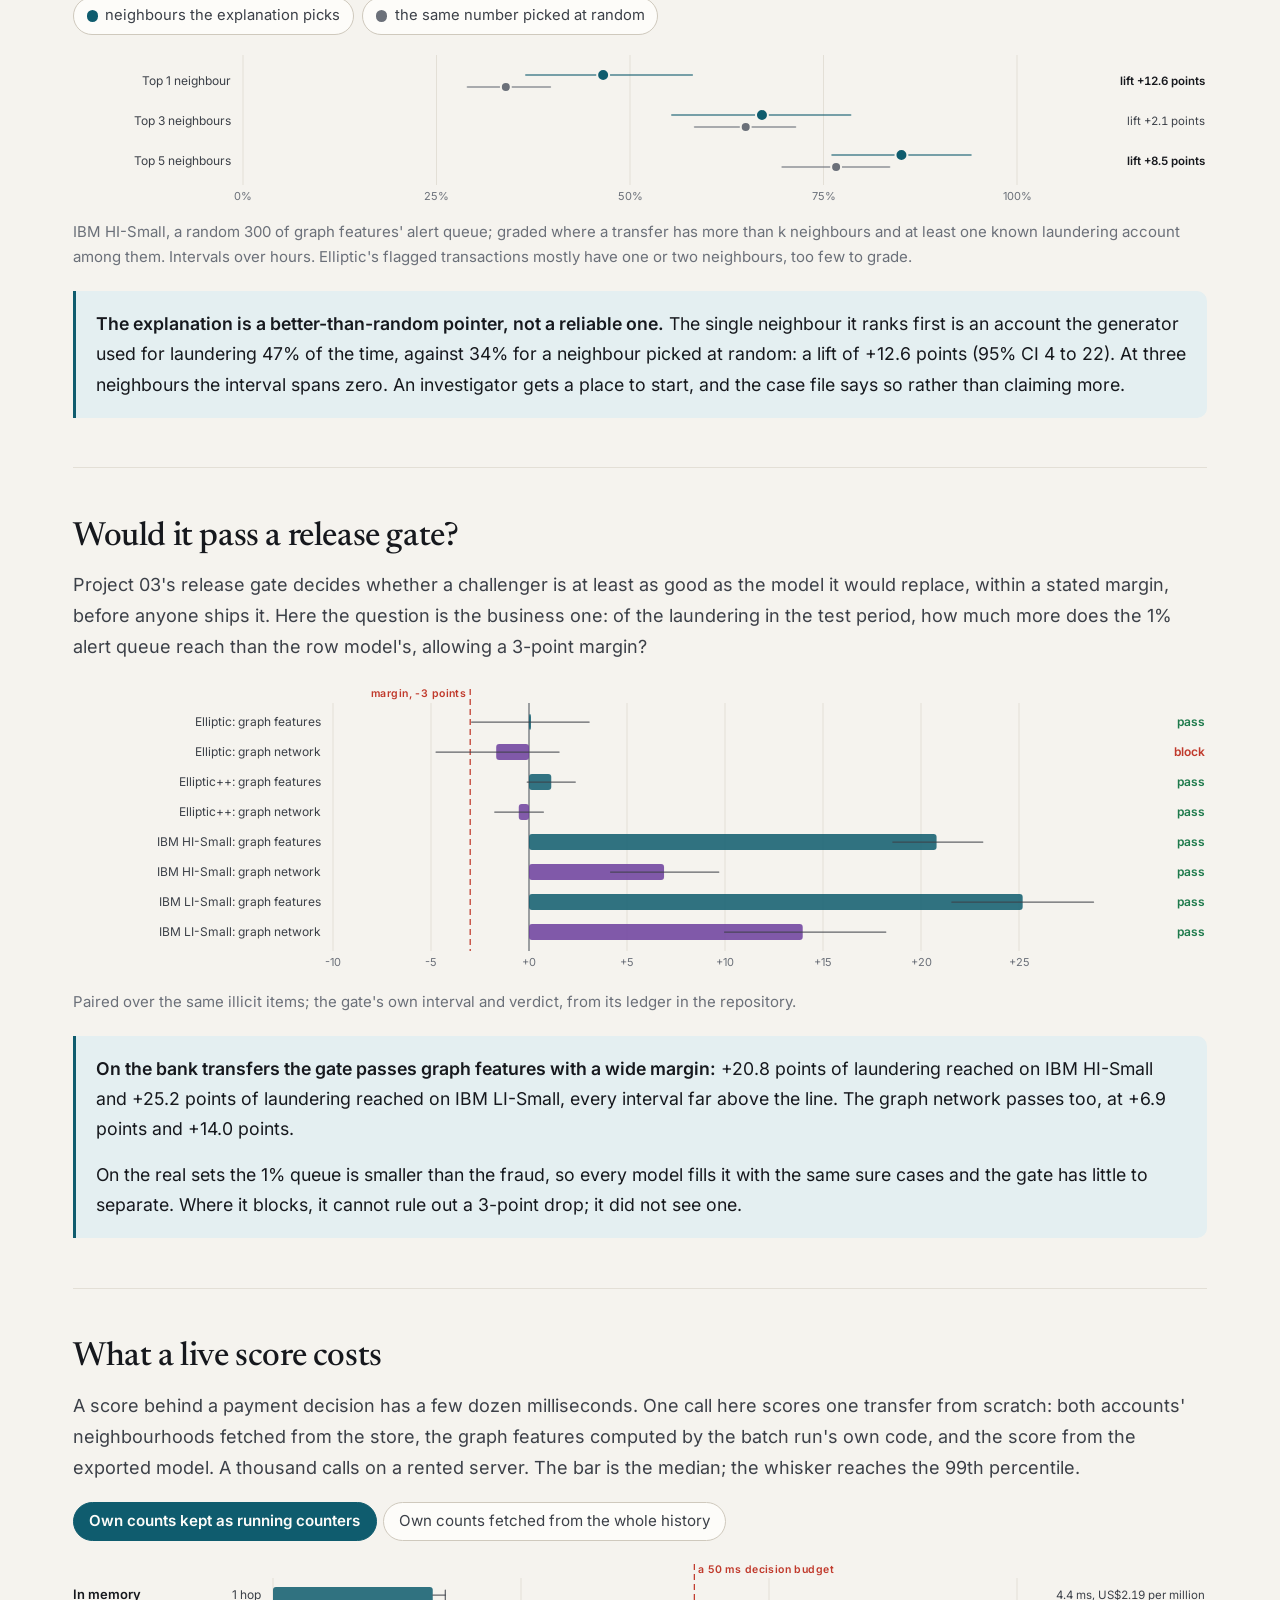
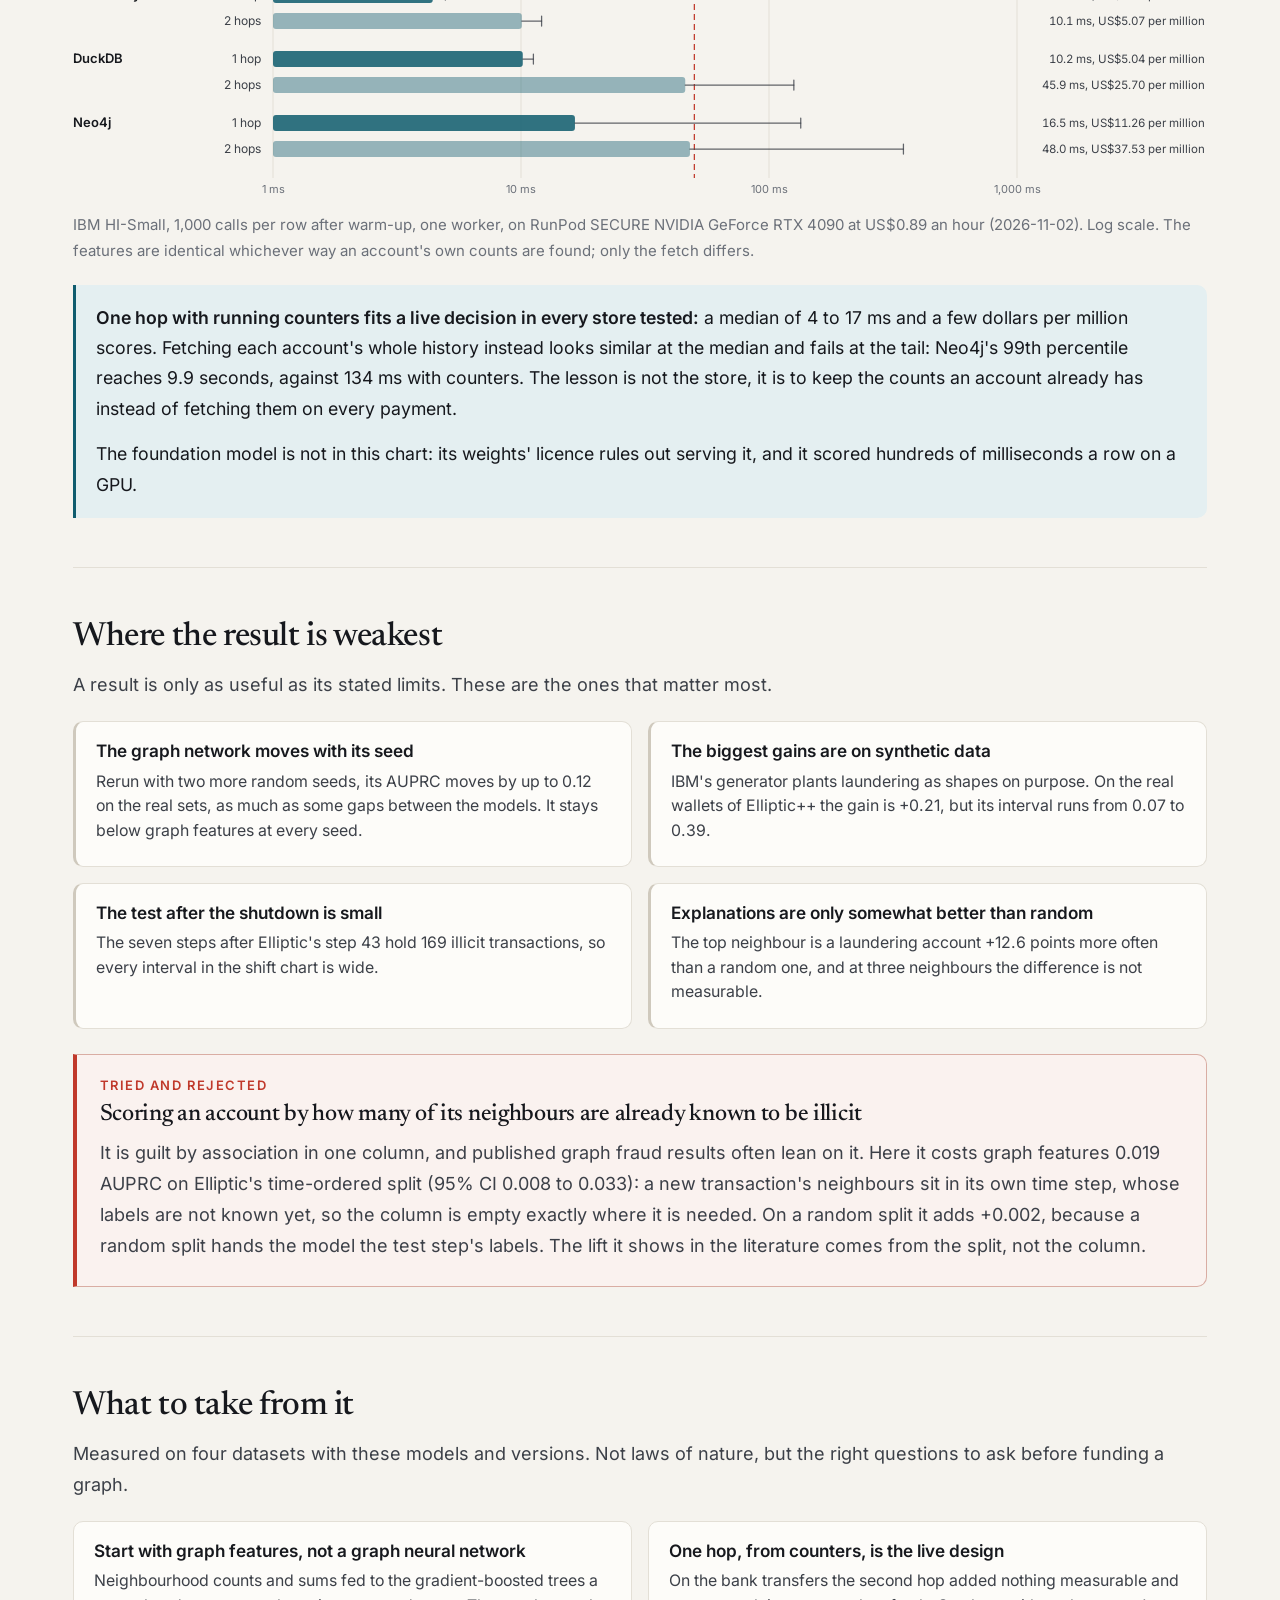
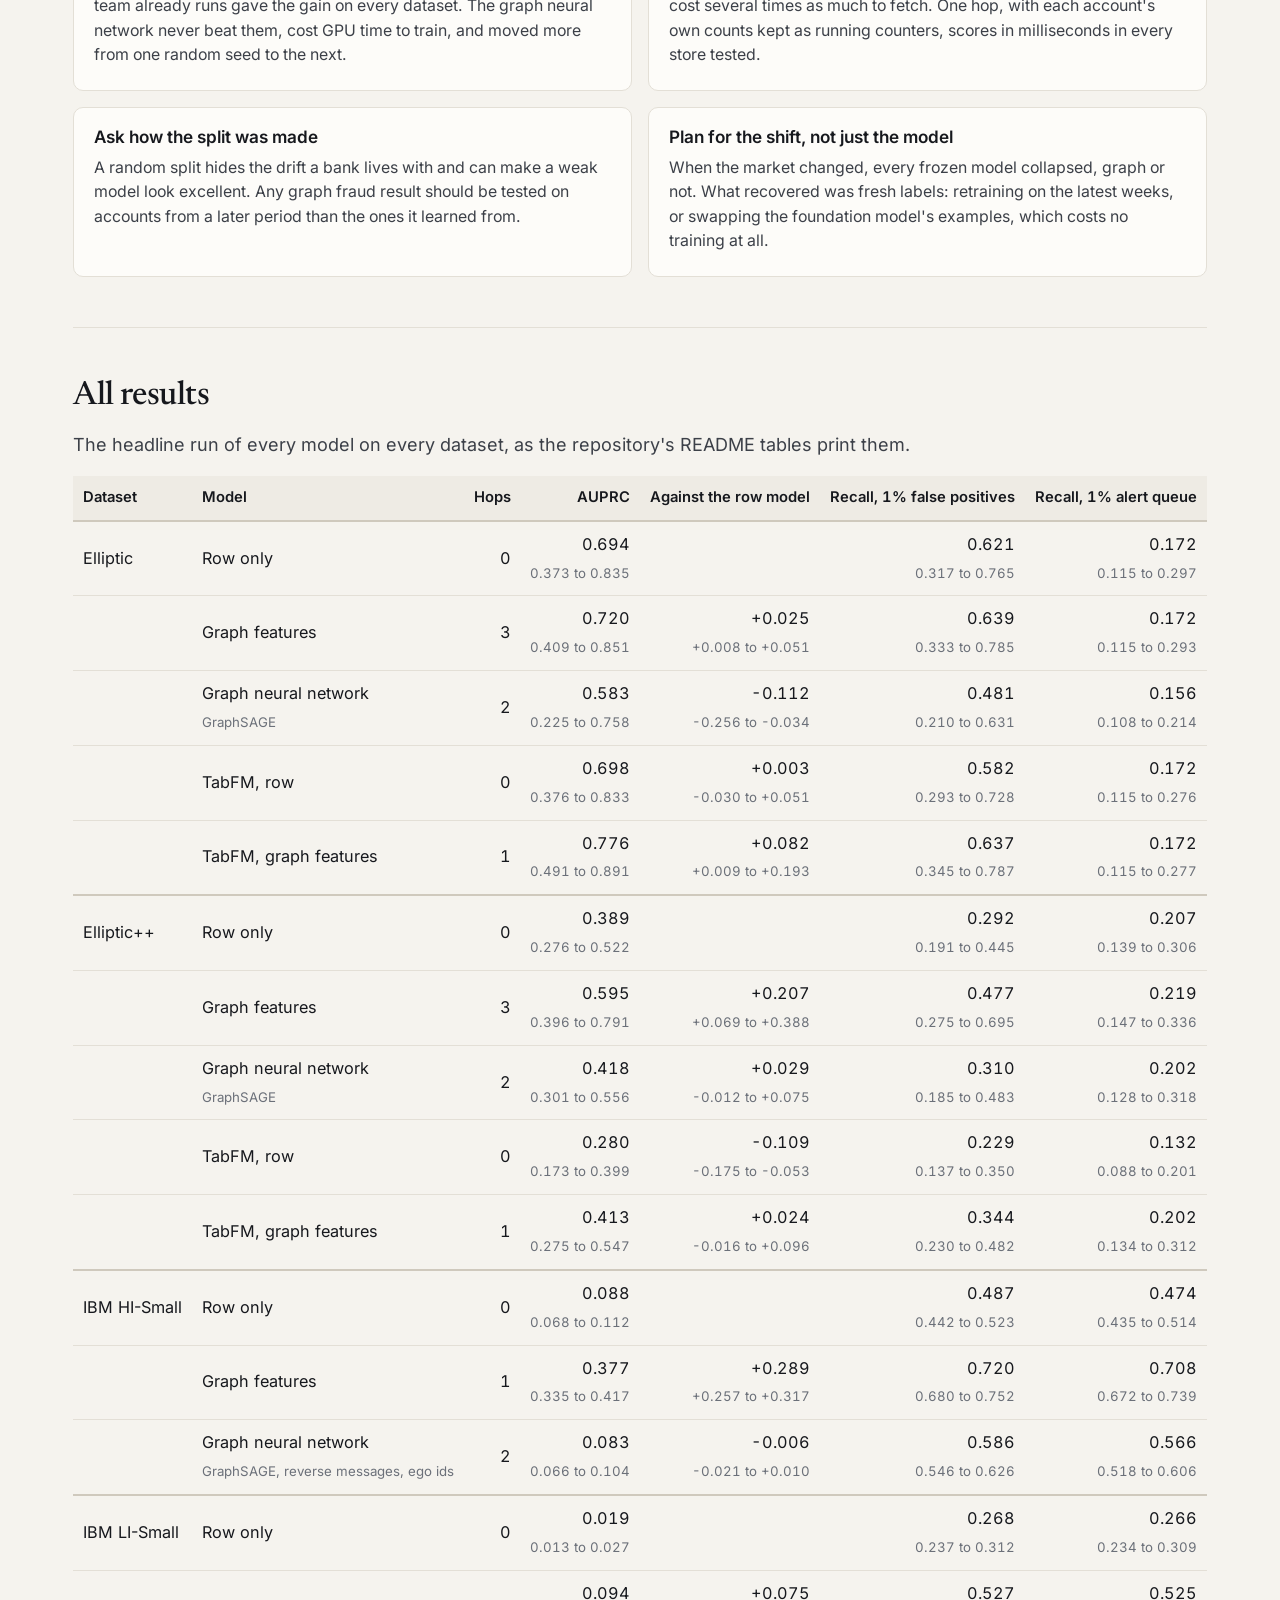
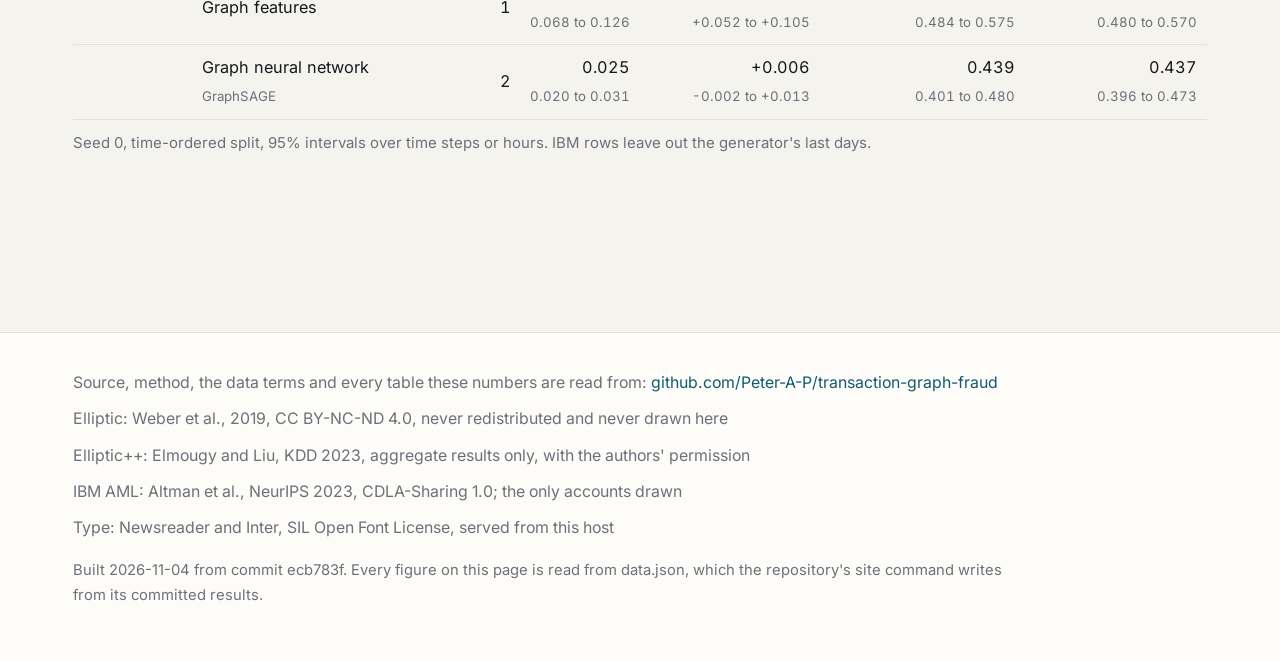
==== commit a26a4899: "site: the film's story (one transfer, the ring, both models scoring it) plays 1.6 times slower, with" ====
--- a/site/index.html
+++ b/site/index.html
@@ -94,7 +94,7 @@
   </header>
 
   <section class="section" id="video-panel">
-    <h2>The idea in thirteen seconds</h2>
+    <h2>The idea, in one ring</h2>
     <p class="section-lead">One transfer from the ring below, first as the row model sees it, then with the accounts around it. With sound.</p>
     <video class="demo-video" controls playsinline preload="metadata" poster="video/ring-poster.jpg" src="video/ring-sound.mp4">
       Your browser cannot play this video. <a href="video/ring-sound.mp4">Download it</a> instead.
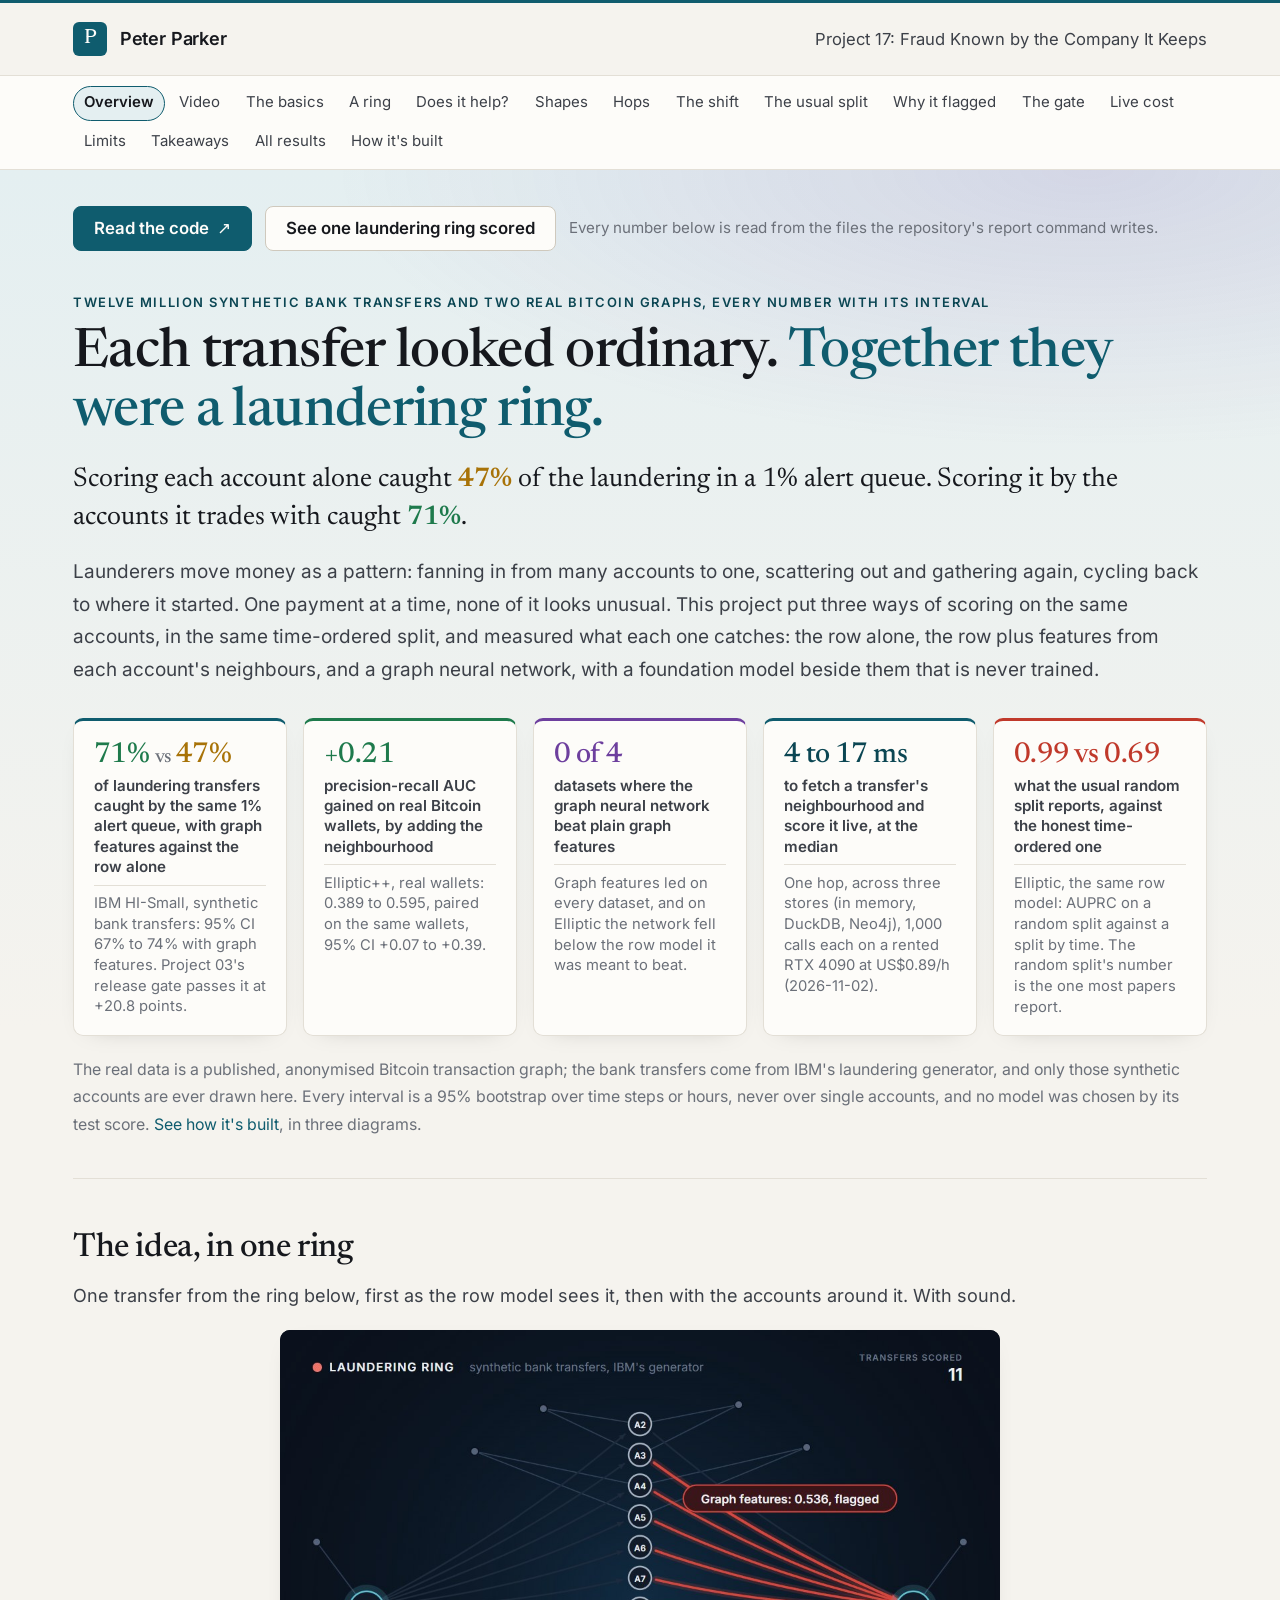
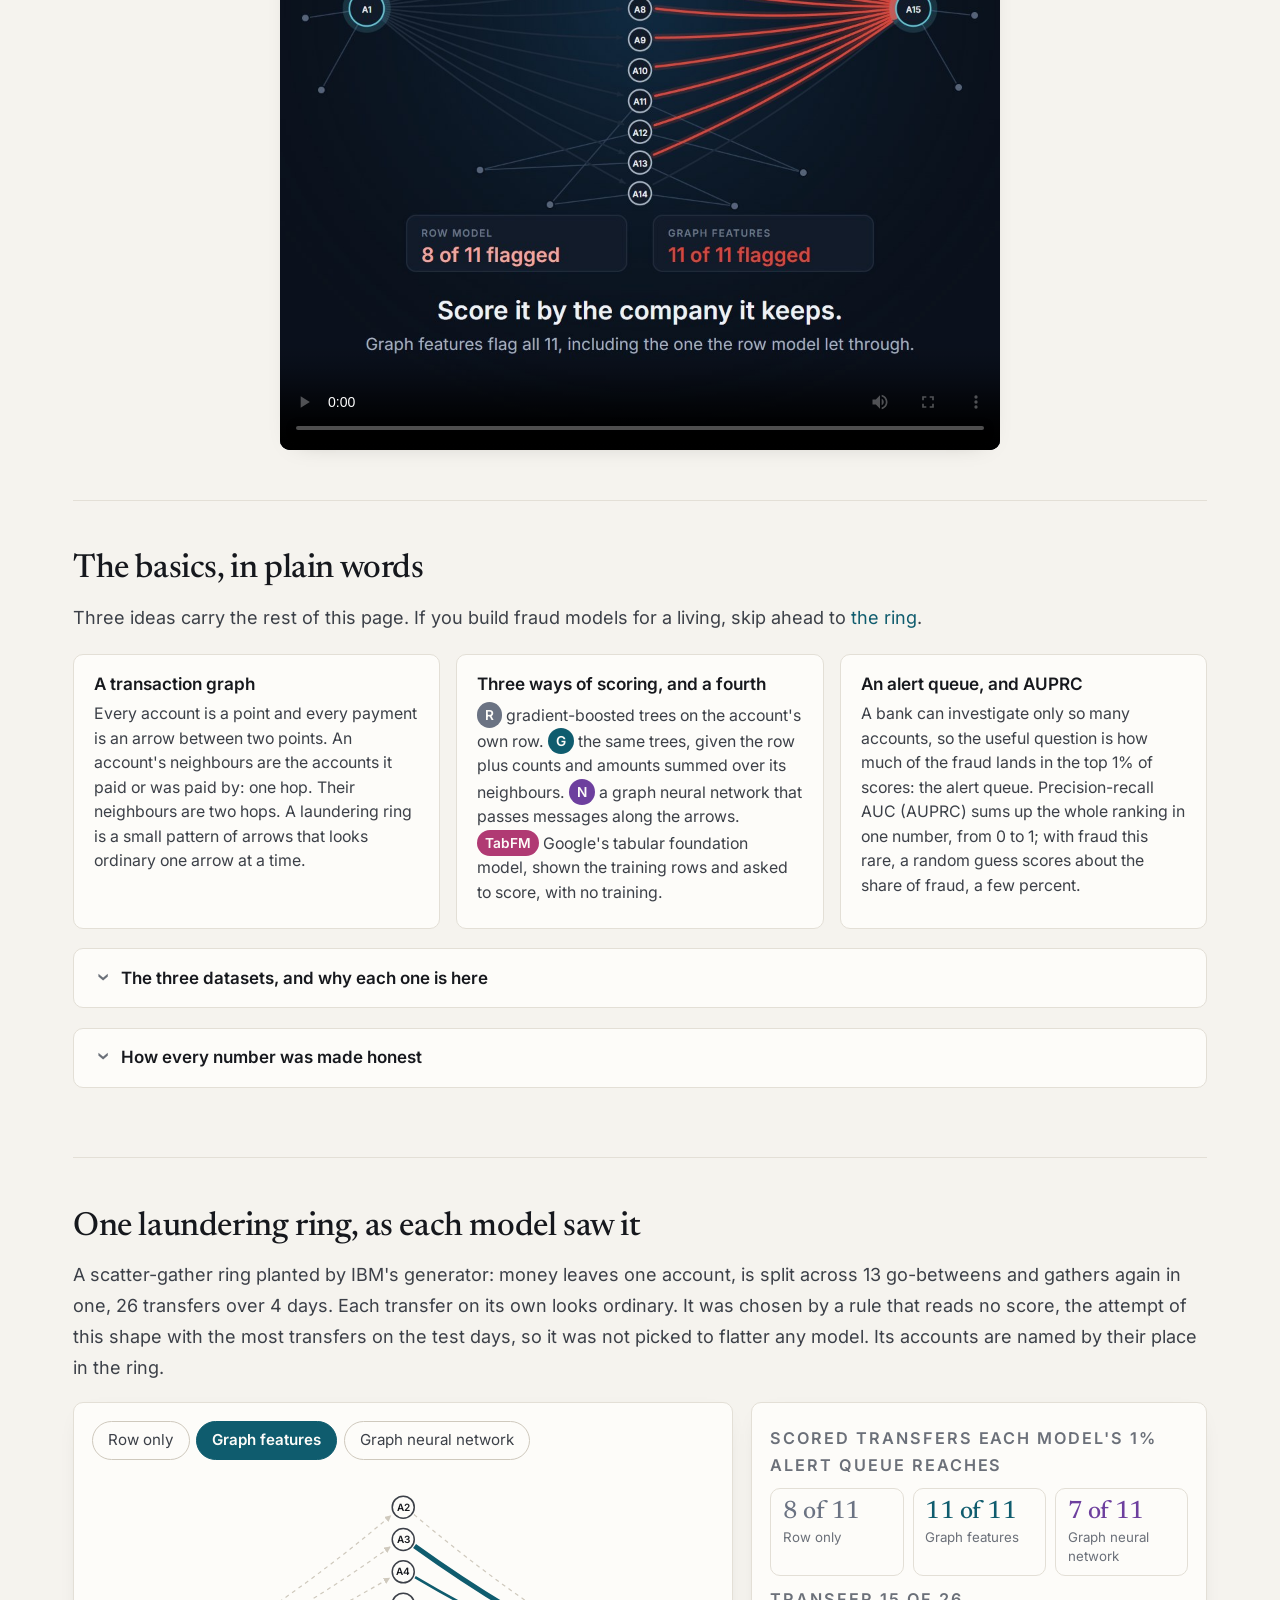
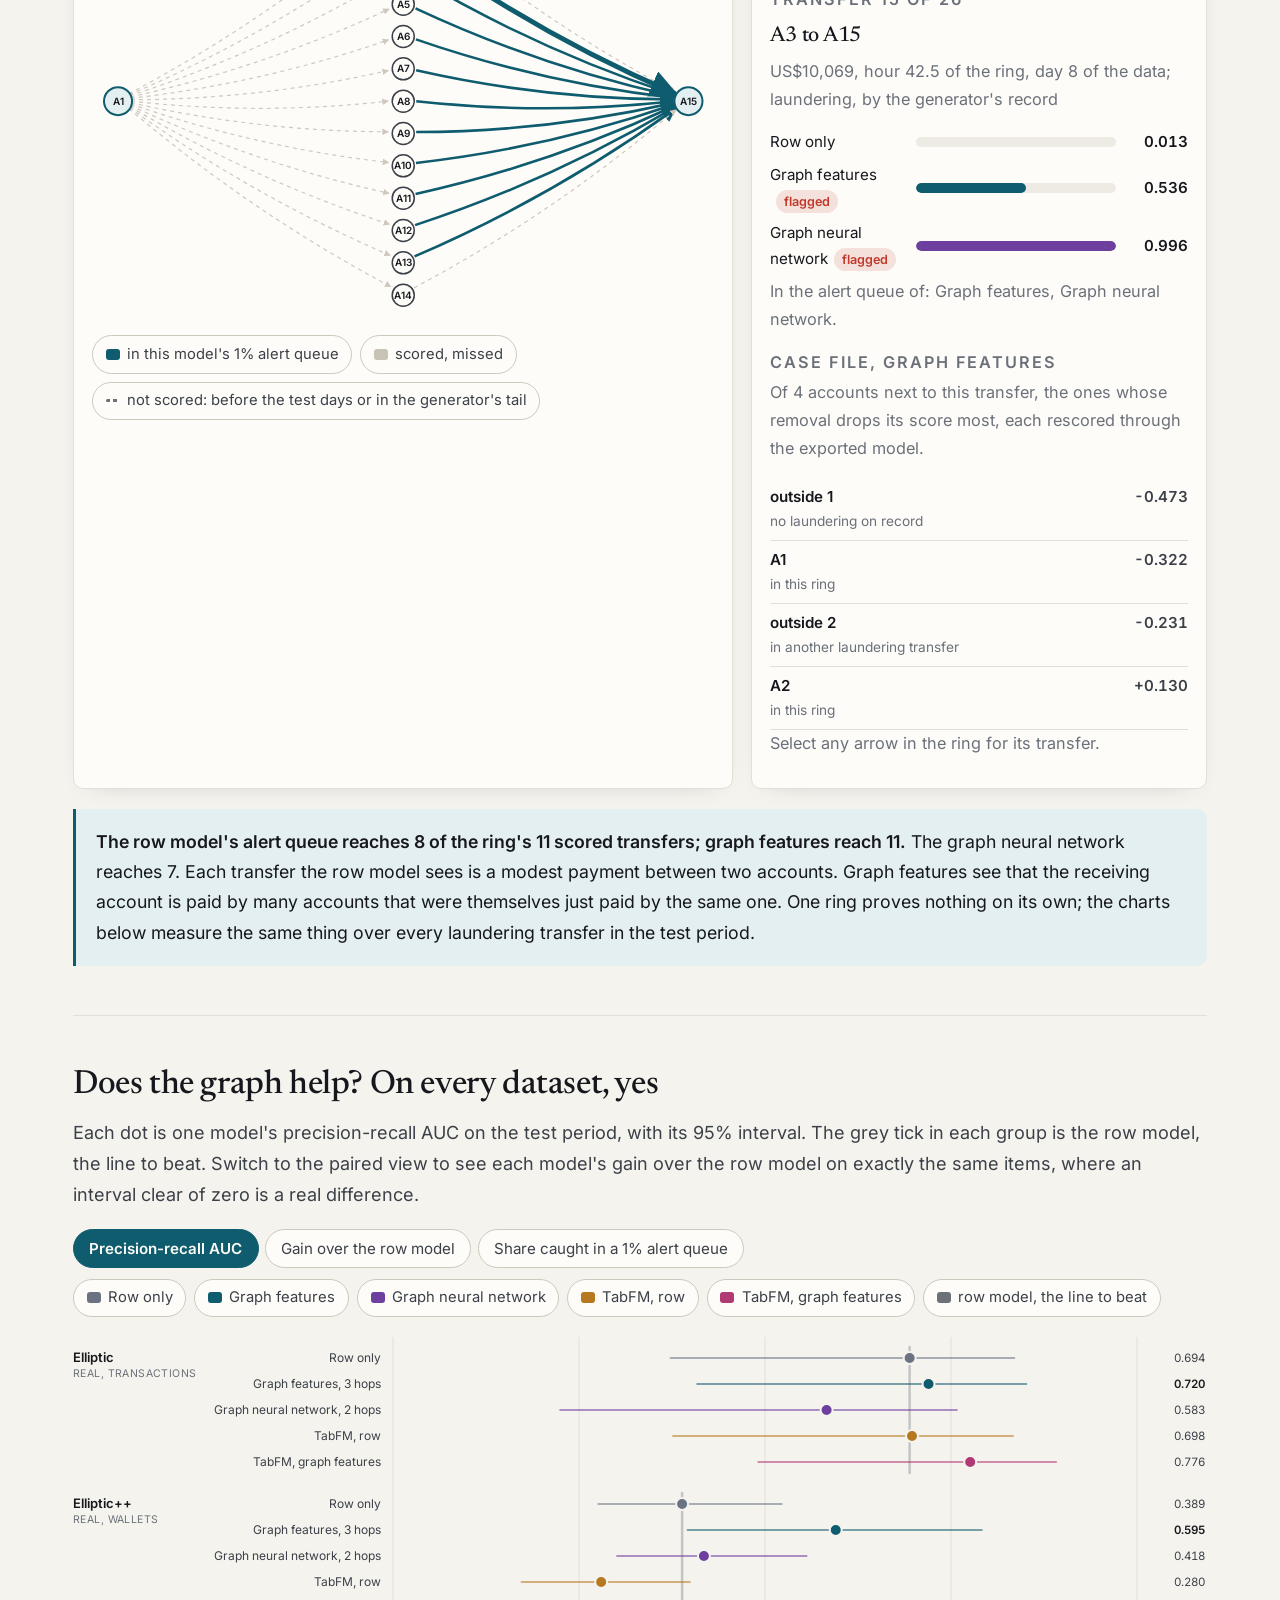
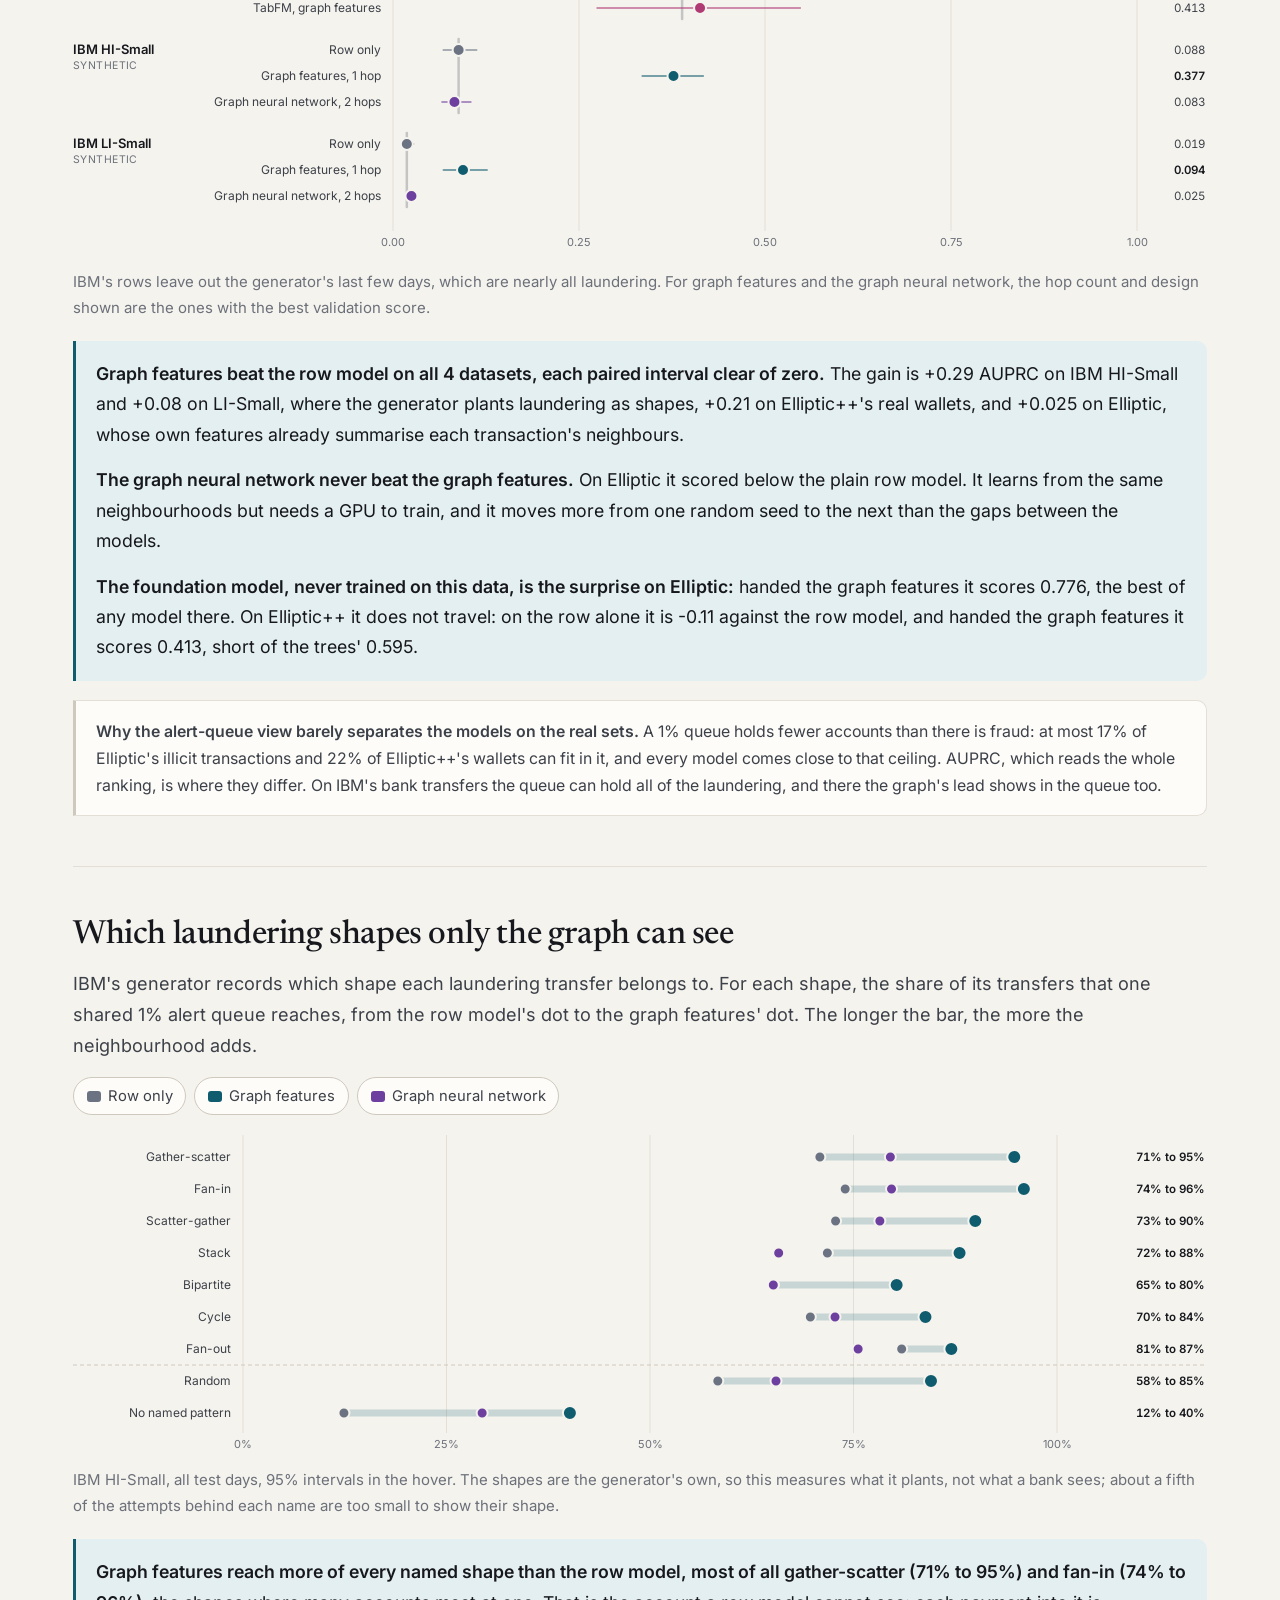
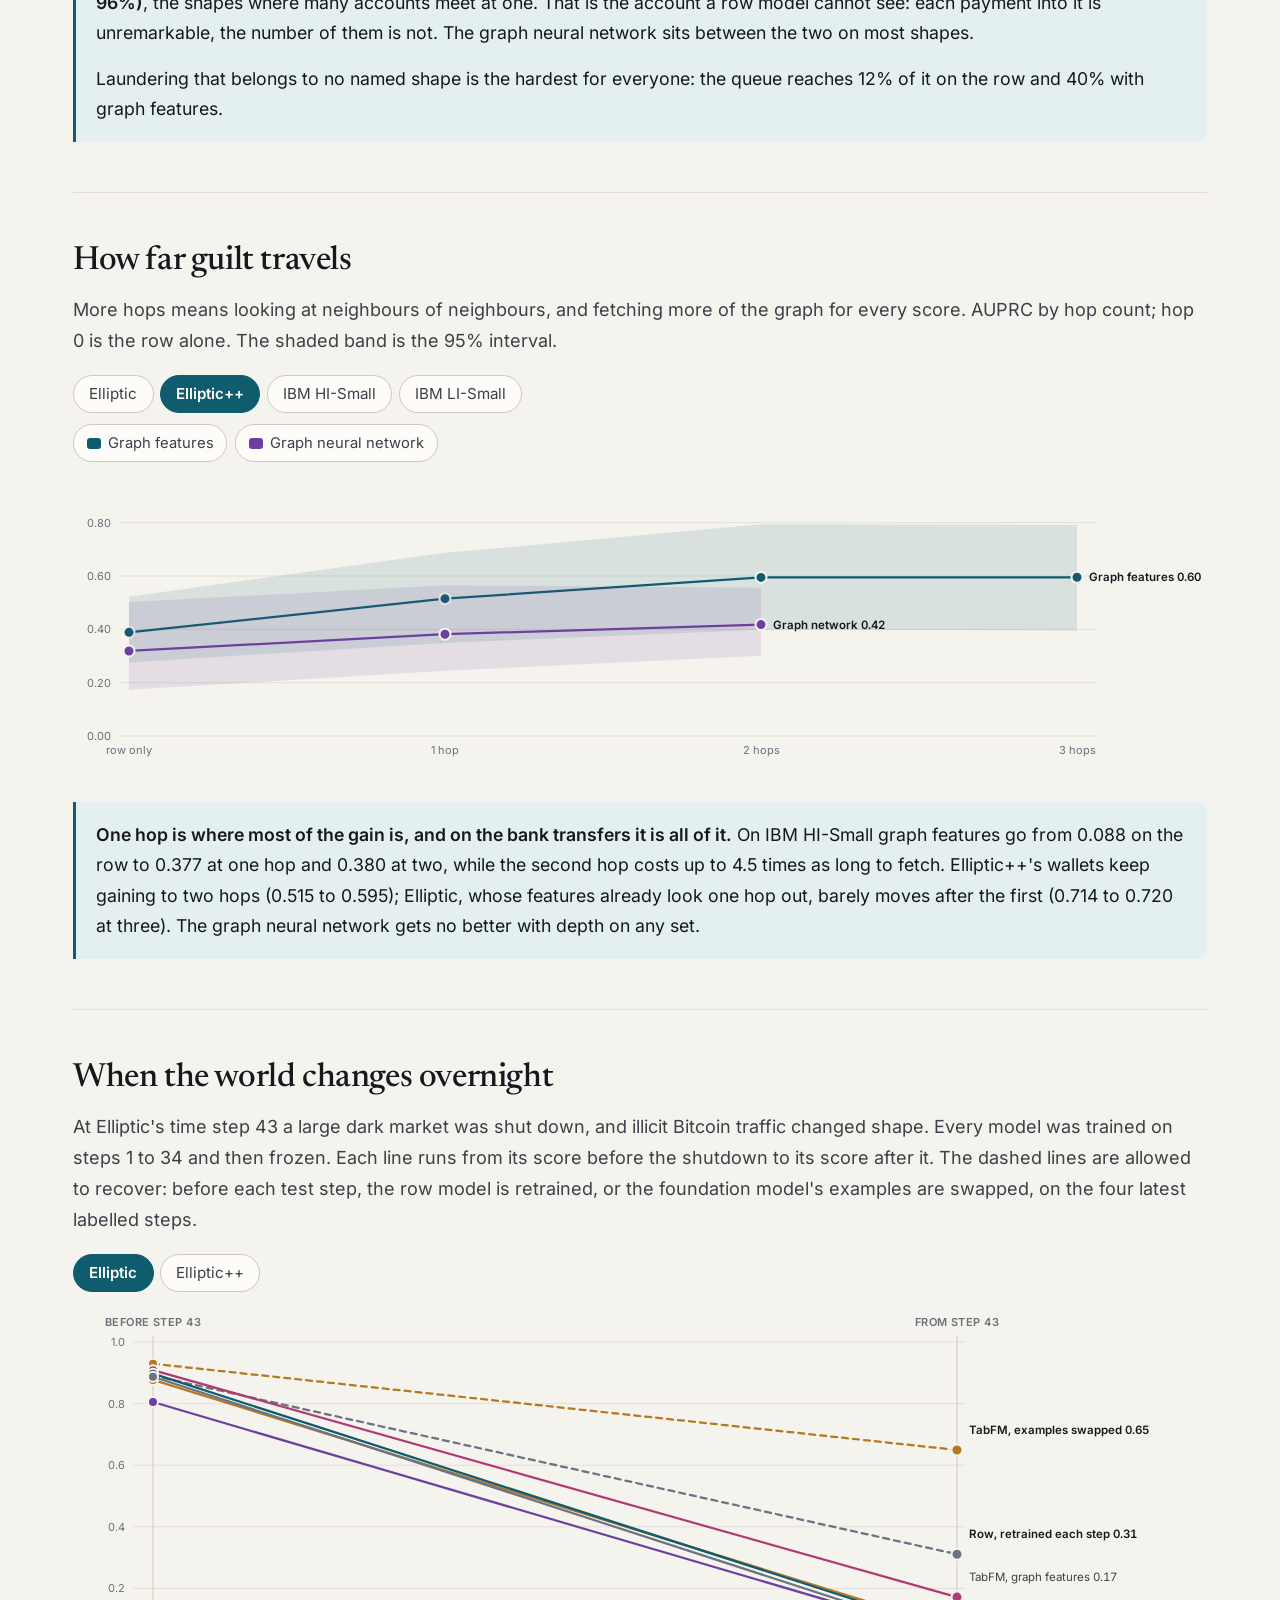
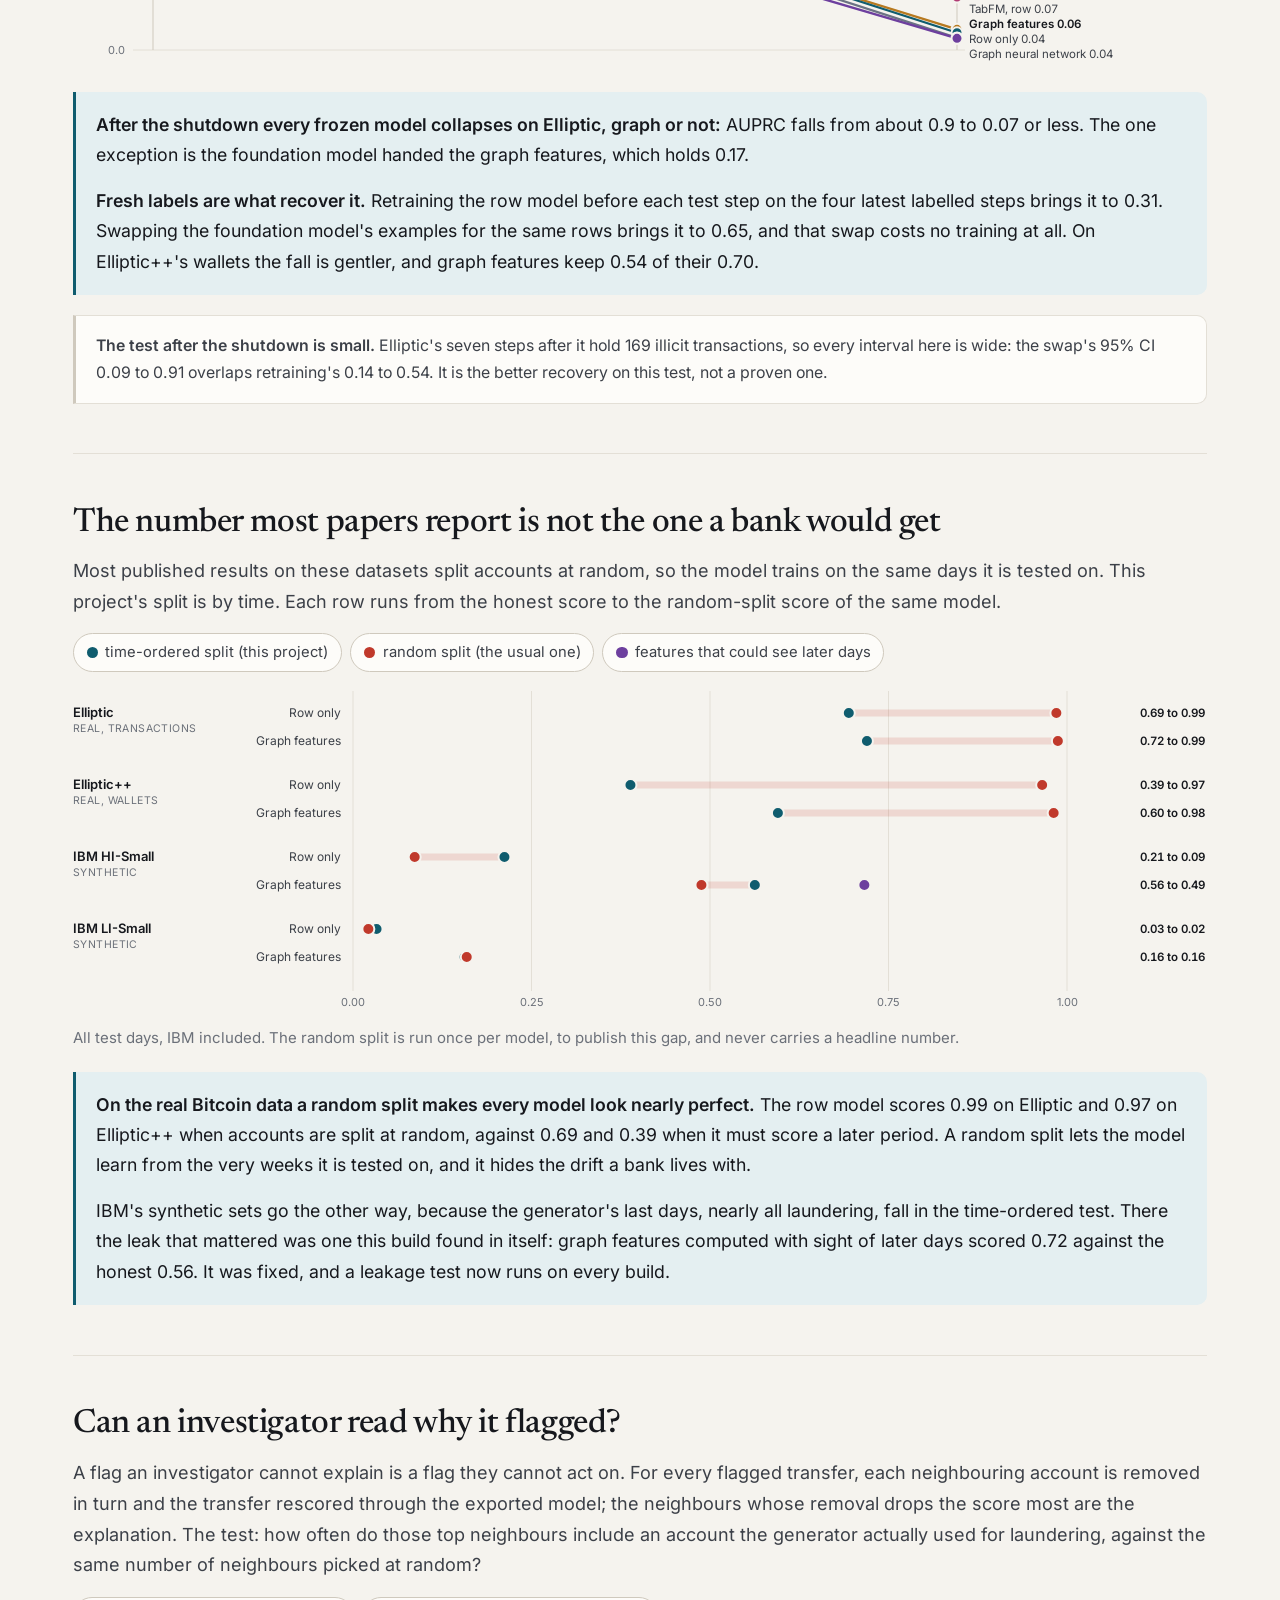
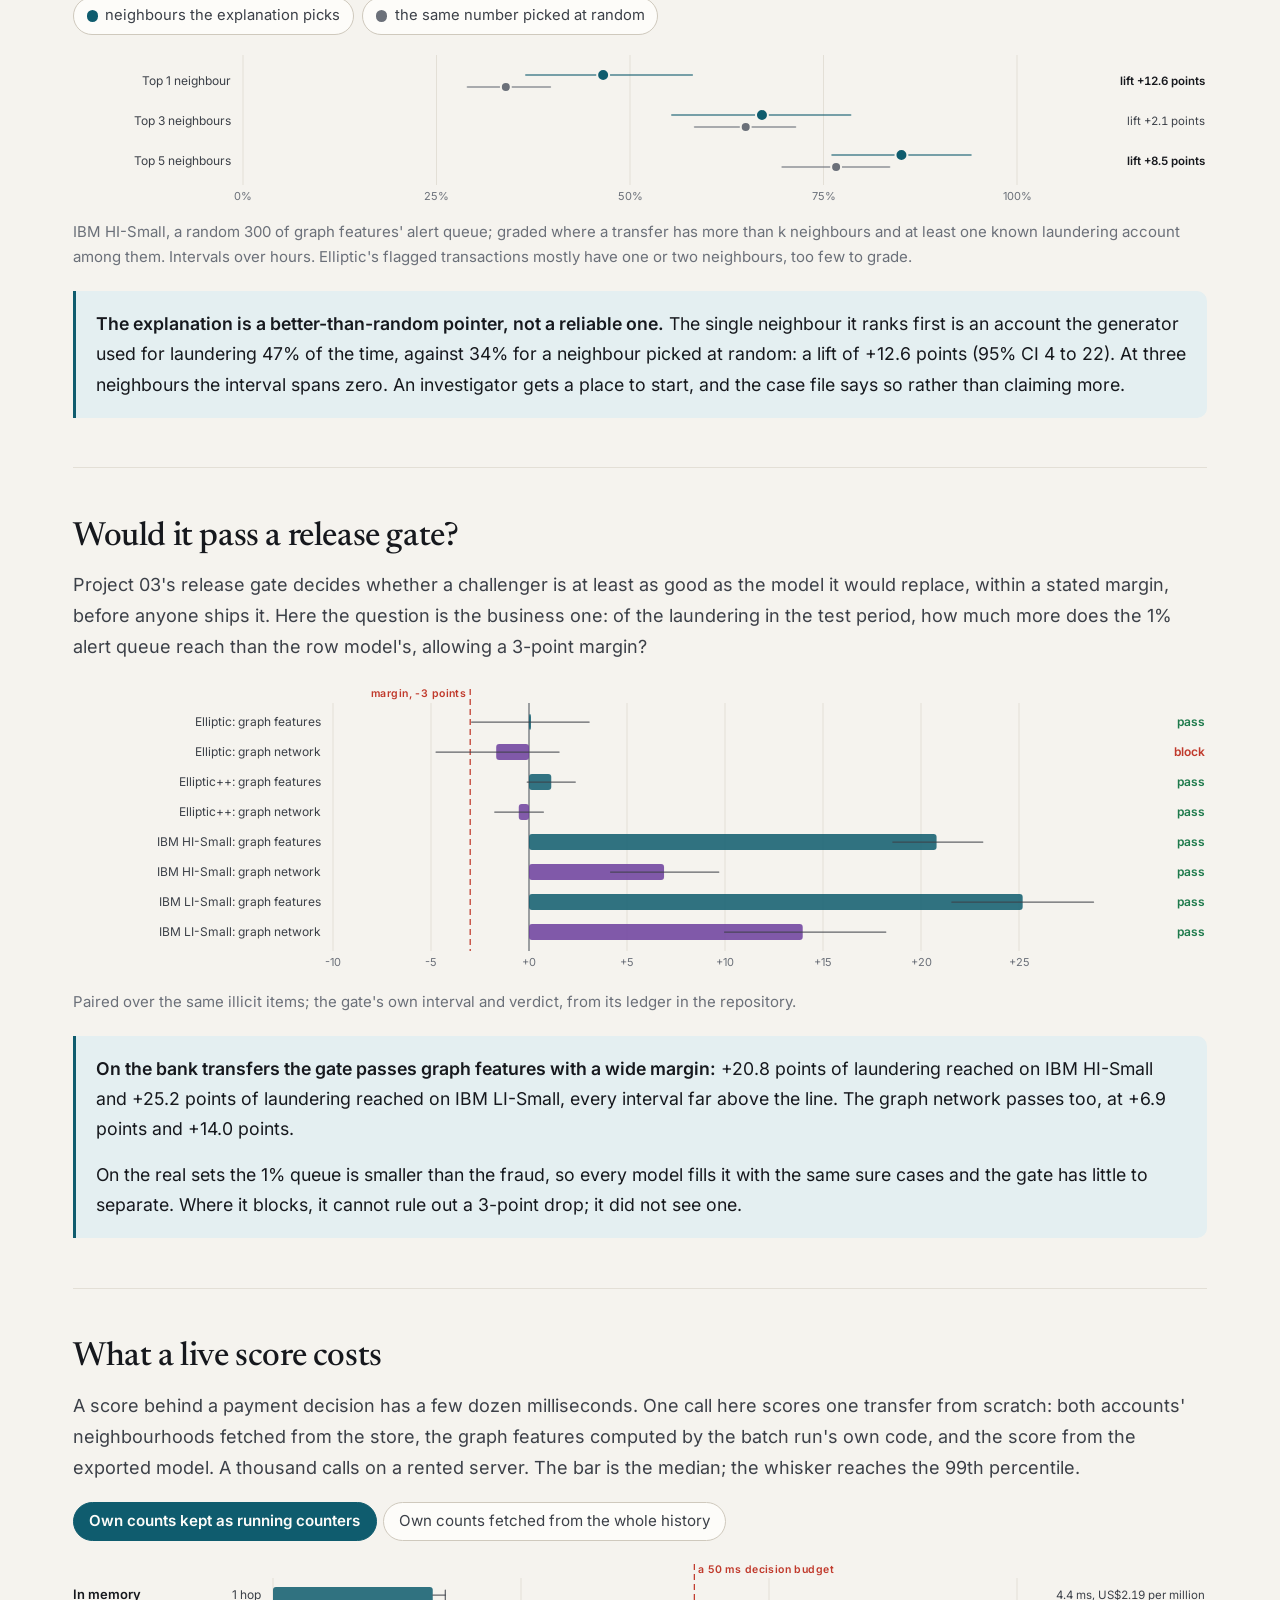
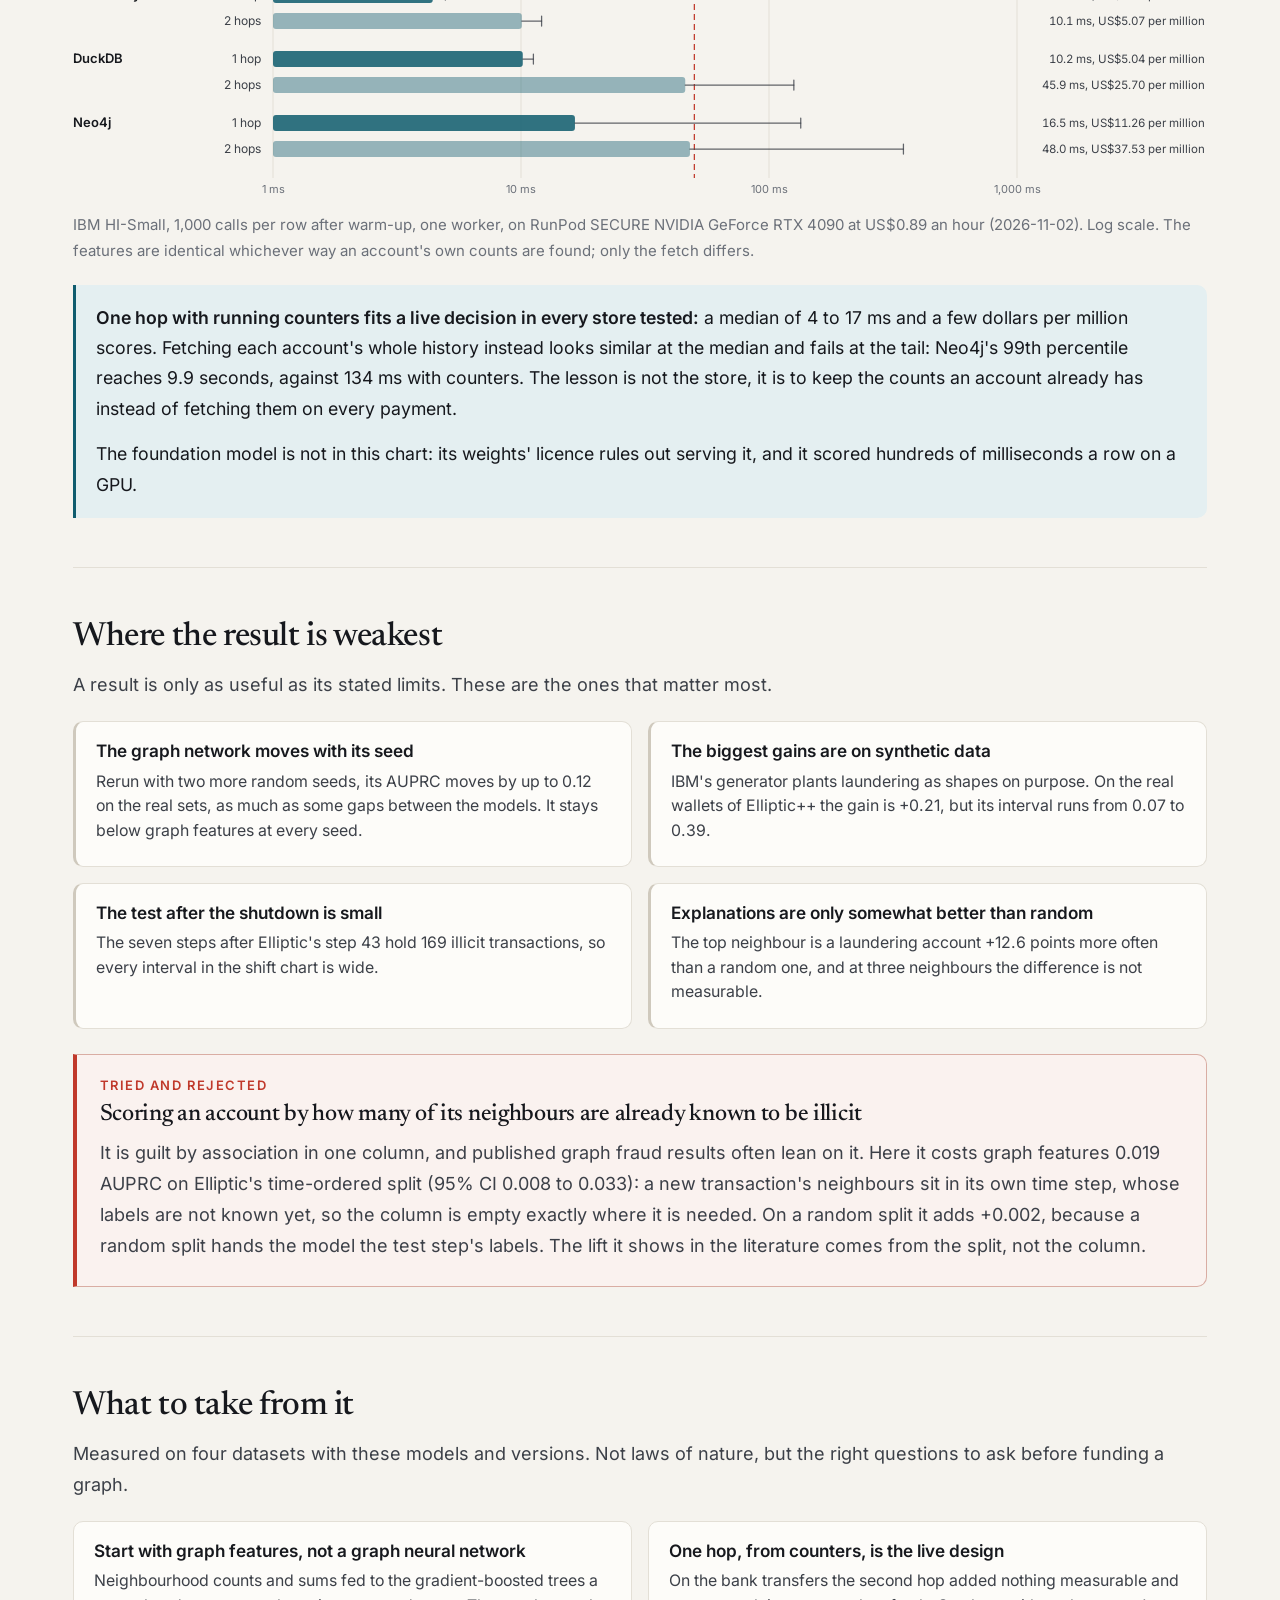
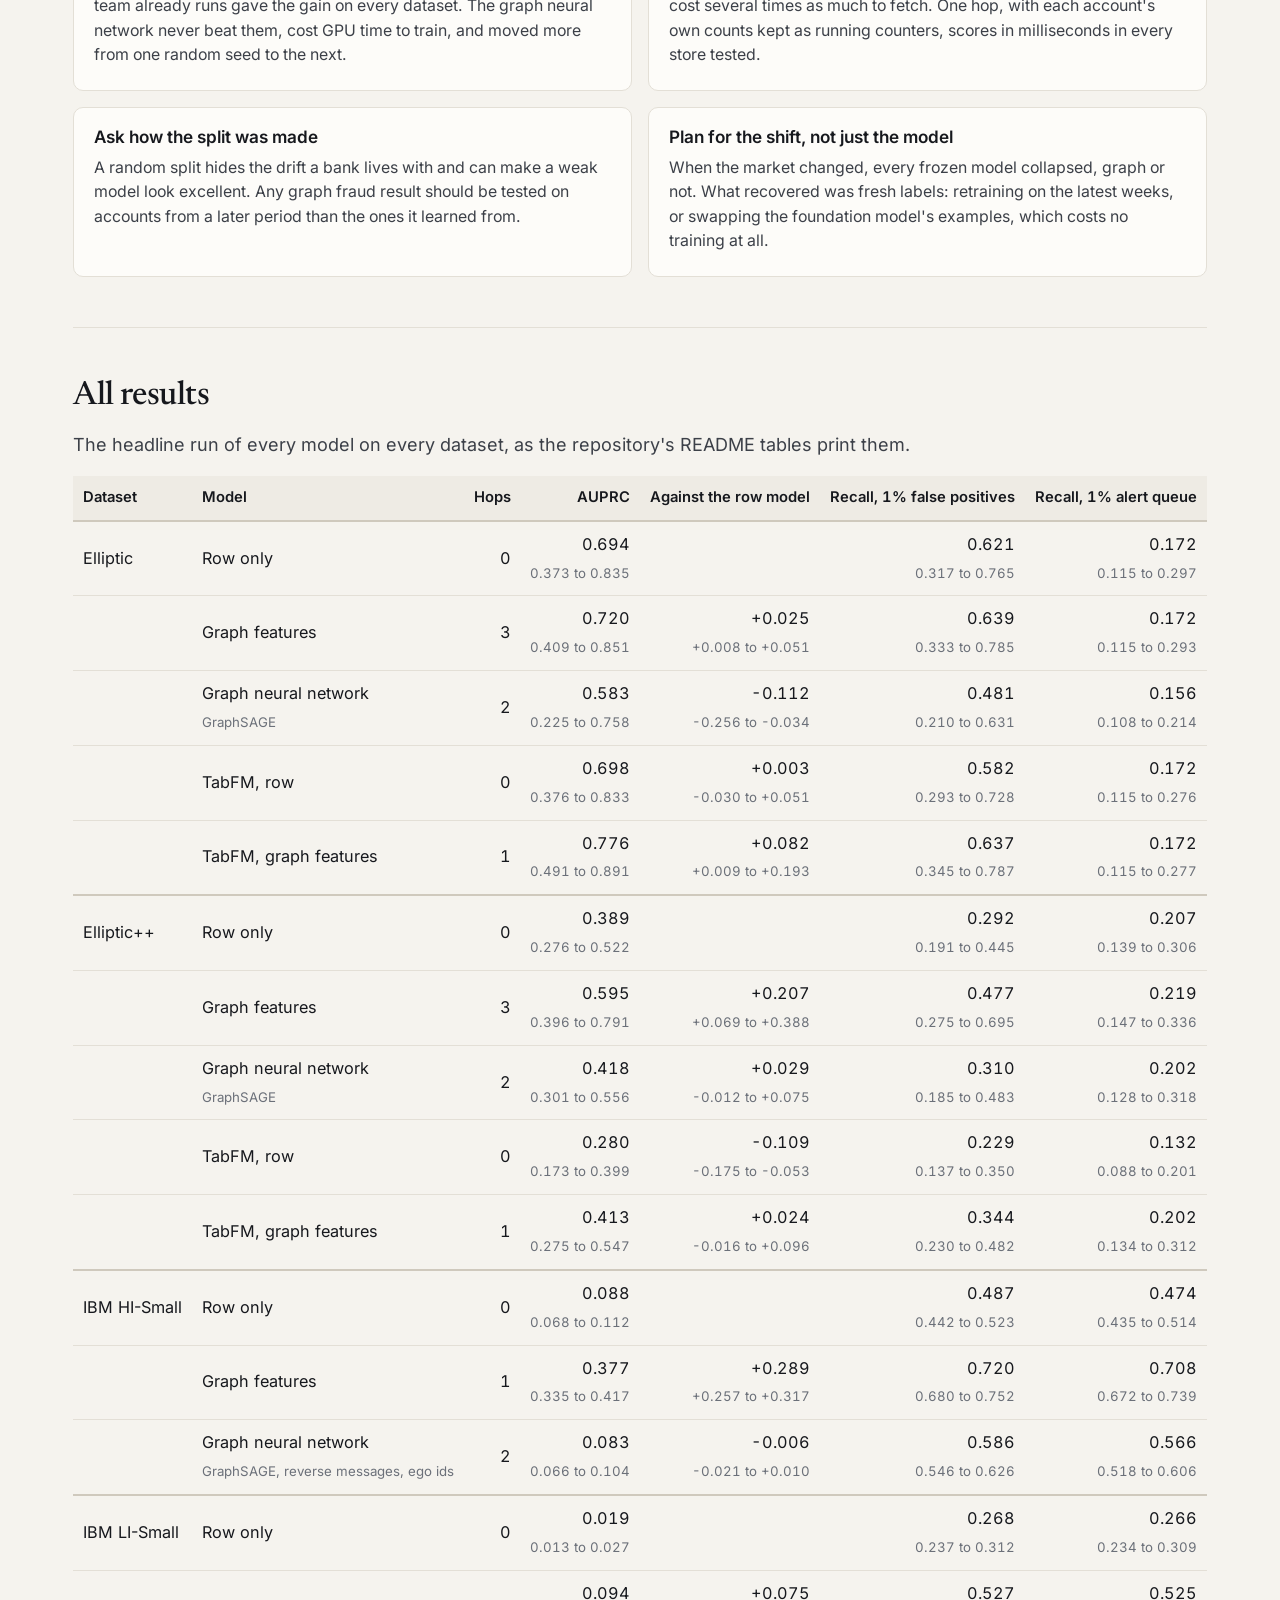
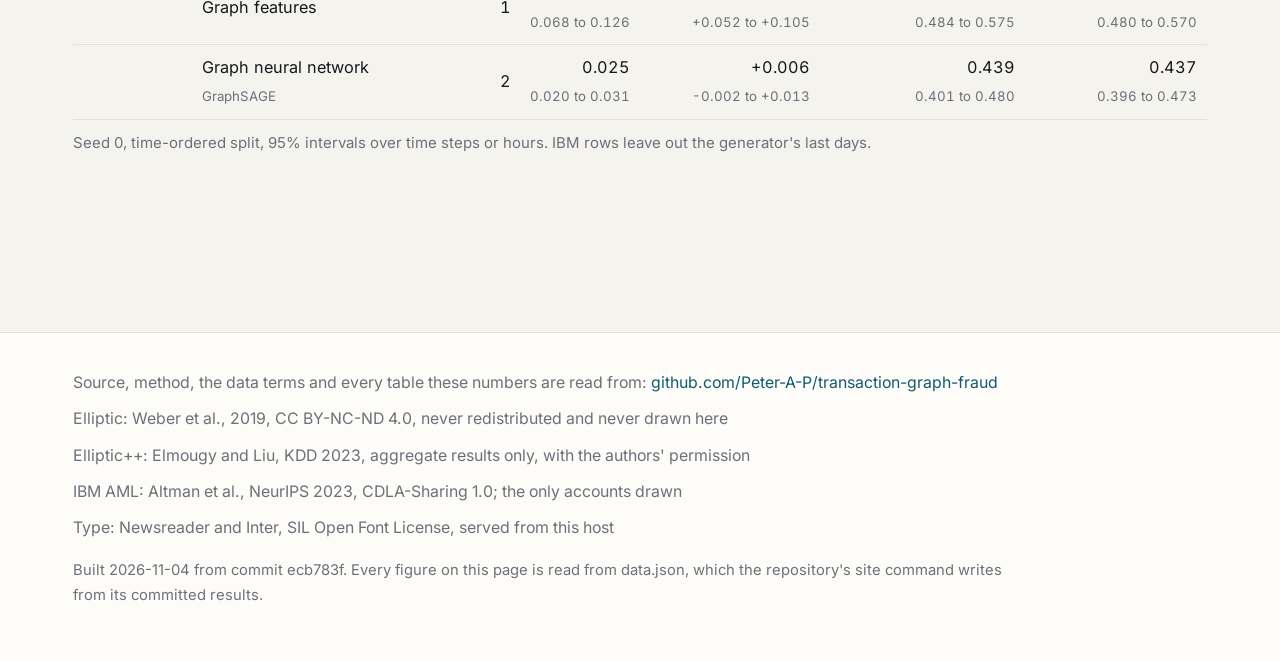
==== commit dd484b39: "site: the hero sentence opens with the row alone (47%) before the neighbourhood (71%) and runs the c" ====
--- a/site/index.html
+++ b/site/index.html
@@ -46,8 +46,8 @@
     <p class="eyebrow">Twelve million synthetic bank transfers and two real Bitcoin graphs, every number with its interval</p>
     <h1>Each transfer looked ordinary. <span class="hl">Together they were a laundering ring.</span></h1>
     <p class="hero-sub">
-      Scoring each account by the accounts it trades with caught <strong id="sub-g">-</strong> of the
-      laundering in a 1% alert queue. Scoring it alone caught <strong id="sub-r">-</strong>.
+      Scoring each account alone caught <strong id="sub-r" class="fig-row">-</strong> of the laundering
+      in a 1% alert queue. Scoring it by the accounts it trades with caught <strong id="sub-g" class="fig-graph">-</strong>.
     </p>
     <p class="lead">
       Launderers move money as a pattern: fanning in from many accounts to one, scattering out
--- a/site/style.css
+++ b/site/style.css
@@ -38,6 +38,7 @@
   --accent-soft: #e4eff1;
   --warn: #c0392b;
   --good: #1e7a4c;
+  --gold: #a87308;
   --alt: #6d3f9e;
   --shift: rgba(192, 57, 43, 0.09);
   /* An ordered set in one hue, darkest first: the three percentiles. */
@@ -67,6 +68,7 @@
     --accent-soft: #14262b;
     --warn: #f0736a;
     --good: #58c286;
+    --gold: #e2b33f;
     --alt: #b191e0;
     --shift: rgba(240, 115, 106, 0.13);
     --lv0: #cbeaf2;
@@ -1027,8 +1029,12 @@
 
 /* The line under the headline: the measured result the headline promises, a size between
    the headline and the lead. */
-.hero-sub { font-family: var(--serif); font-size: clamp(1.25rem, 2.2vw, 1.5rem); line-height: 1.4; color: var(--ink); margin: 0 0 1.1rem; max-width: 46rem; }
+.hero-sub { font-family: var(--serif); font-size: clamp(1.25rem, 2.2vw, 1.5rem); line-height: 1.4; color: var(--ink); margin: 0 0 1.1rem; }
 .hero-sub strong { color: var(--accent-ink); font-weight: 600; }
+/* The headline pair: graph features in green, the row alone in gold, in the sentence and the first card. */
+.hero .fig-graph, .hero .point .point-figure .fig-graph { color: var(--good); }
+.hero .fig-row, .hero .point .point-figure .fig-row { color: var(--gold); }
+.hero .point .point-figure .fig-vs { color: var(--ink-faint); font-size: 0.7em; }
 
 /* The film: square, so it is kept to a readable size rather than the column's width. */
 .demo-video { display: block; width: 100%; max-width: 40rem; aspect-ratio: 1; margin: 1rem auto 0; border-radius: var(--radius); background: #0a111c; box-shadow: var(--shadow); }
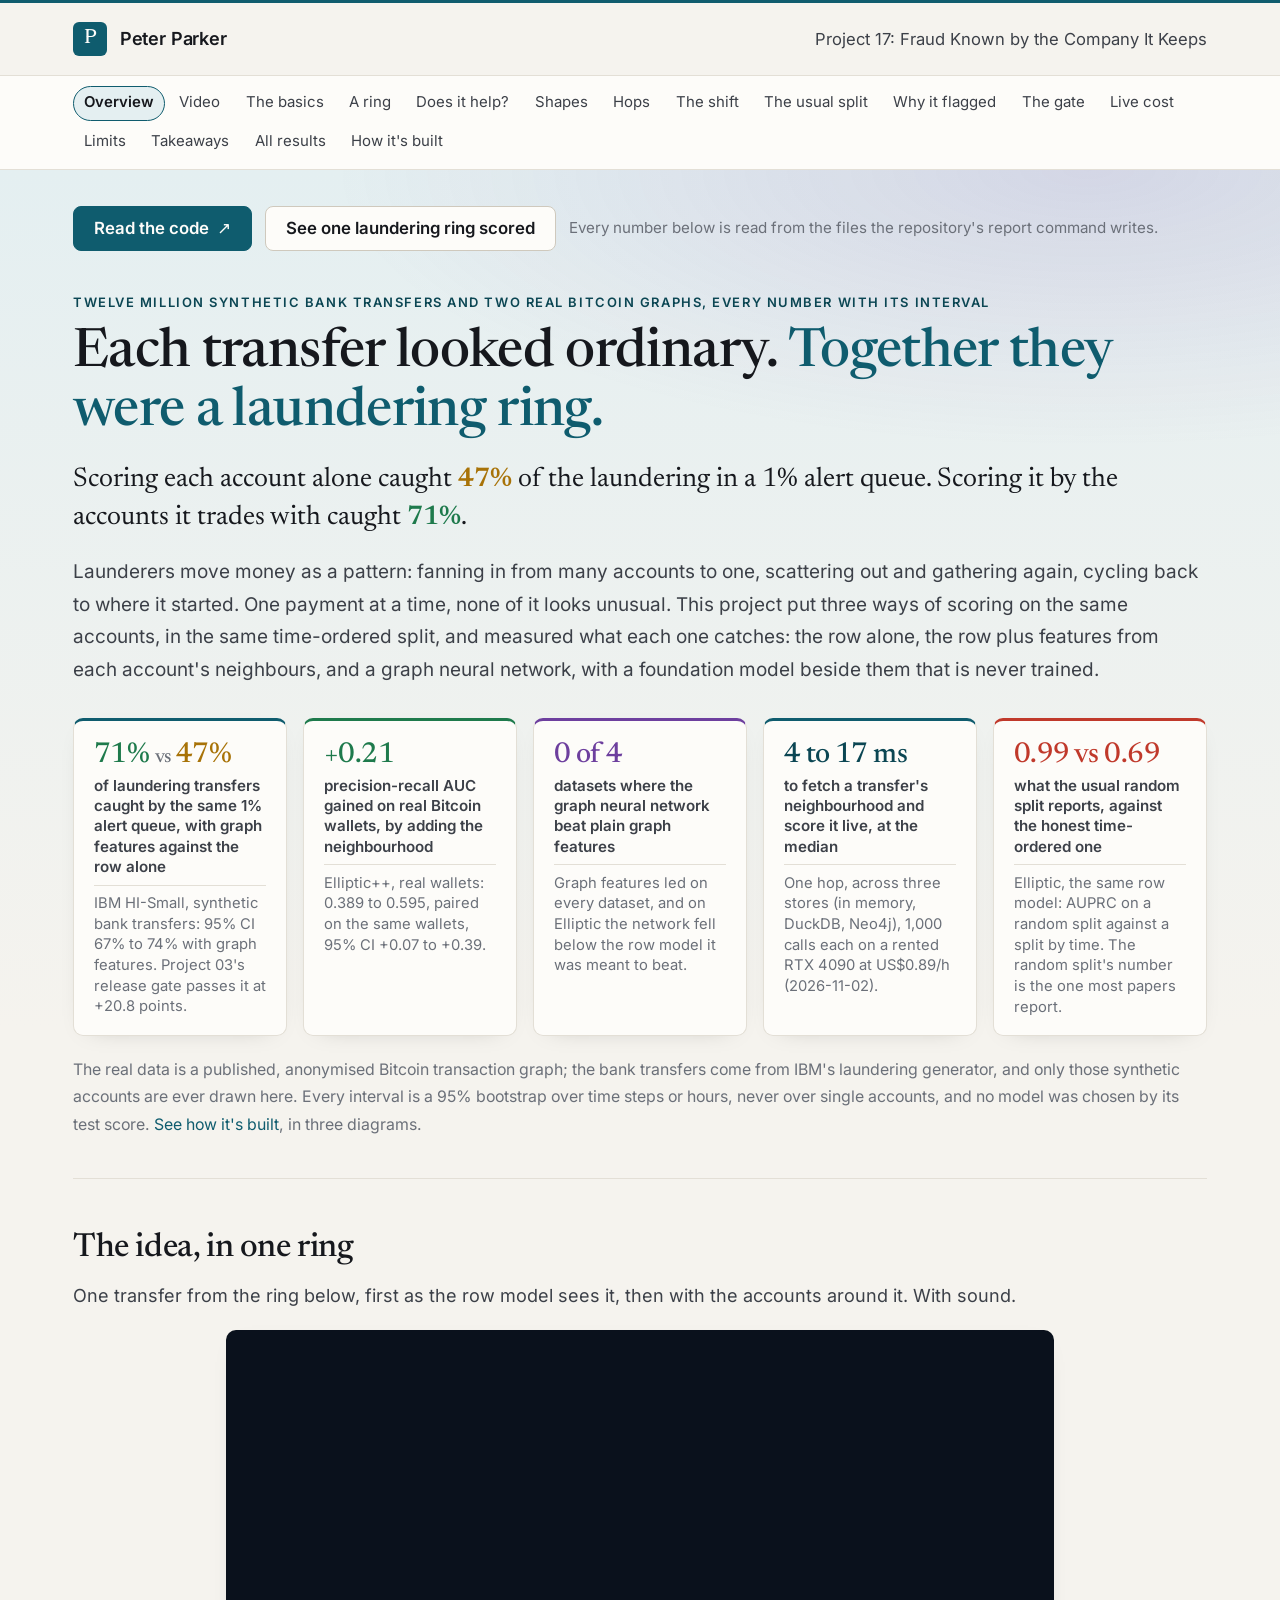
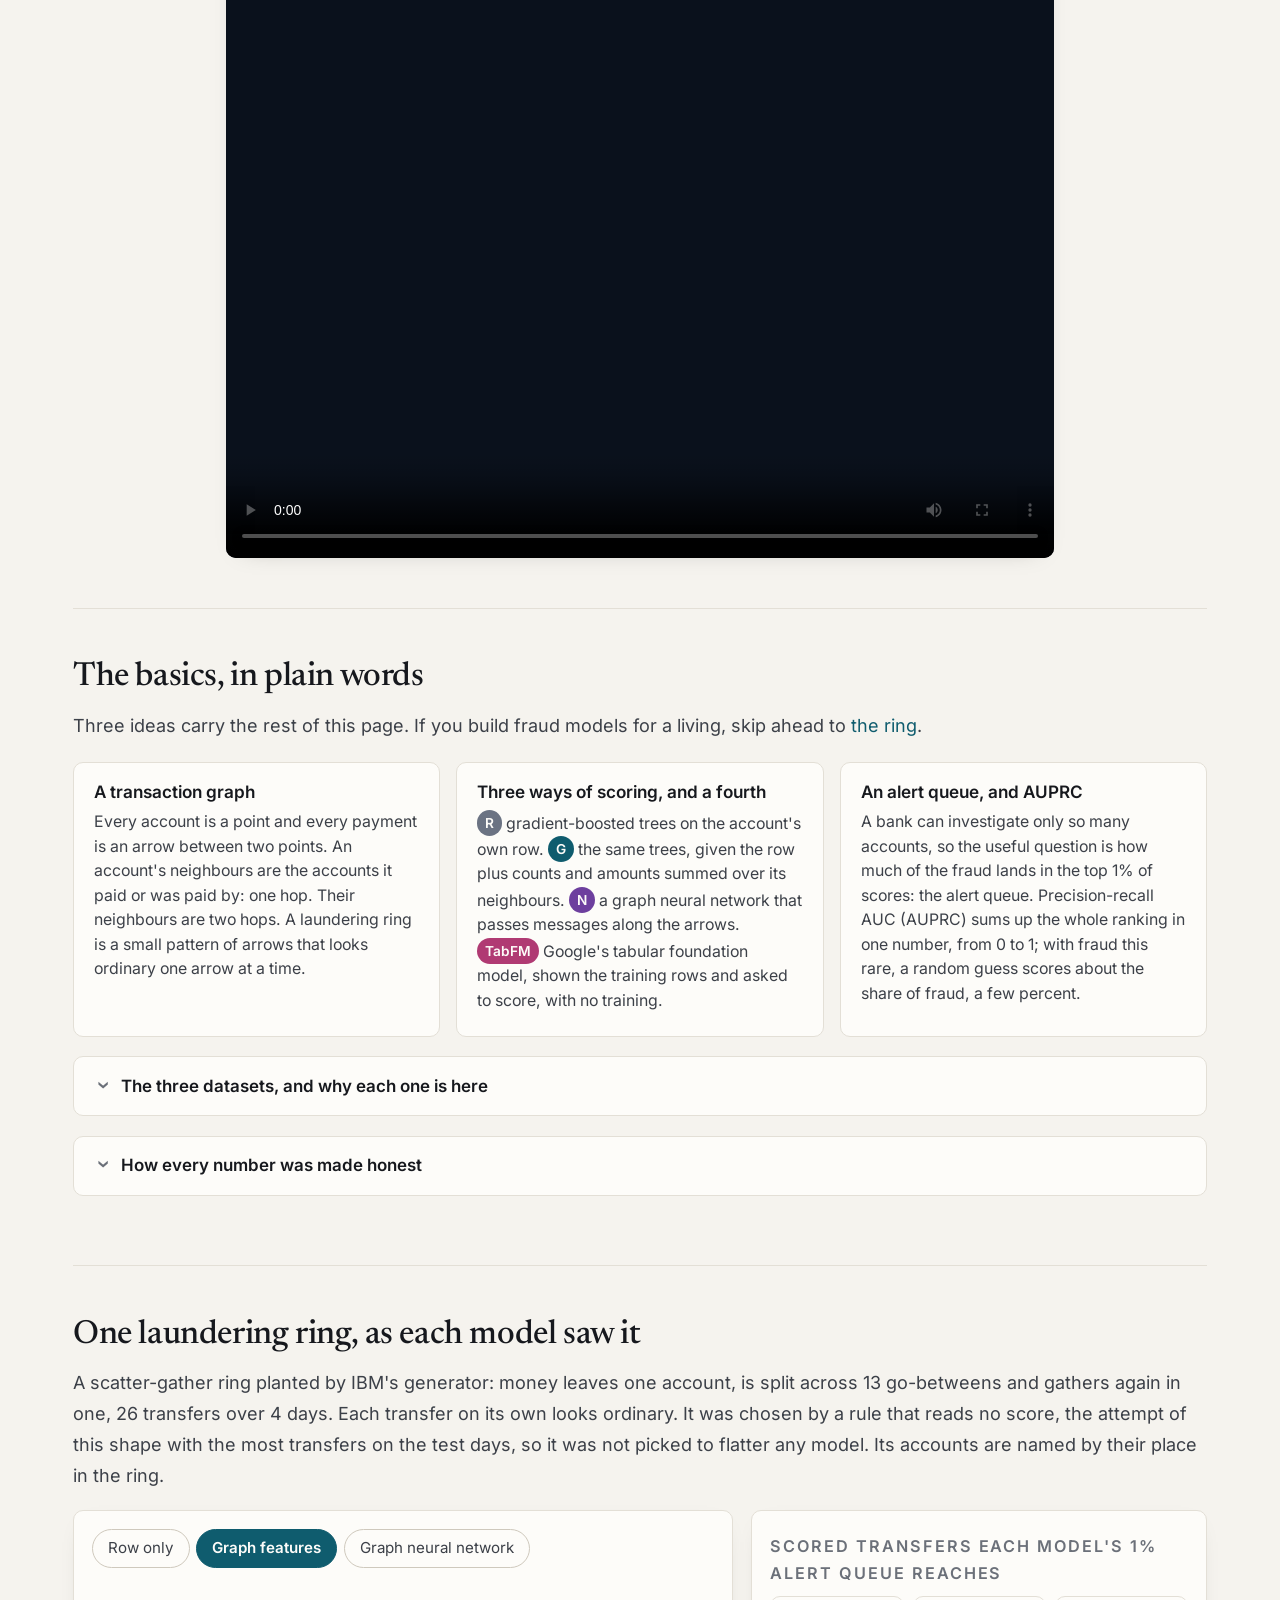
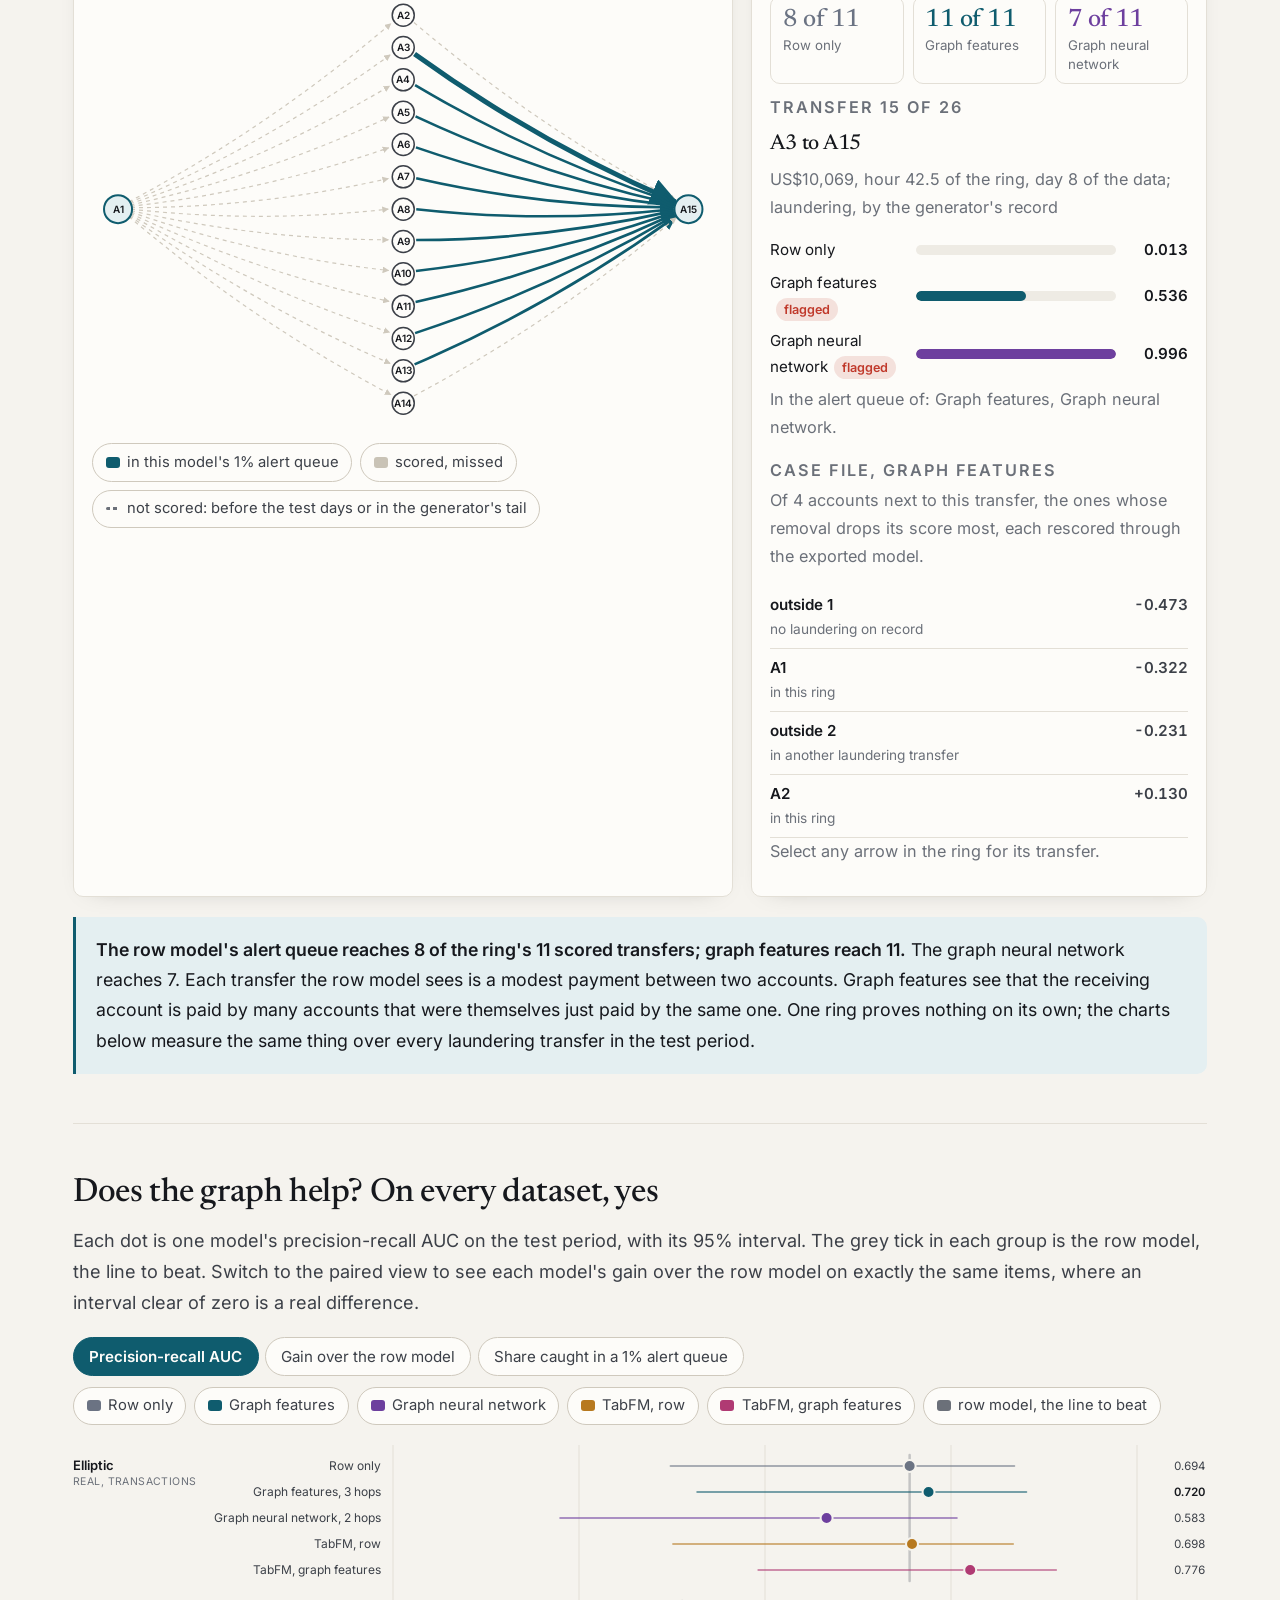
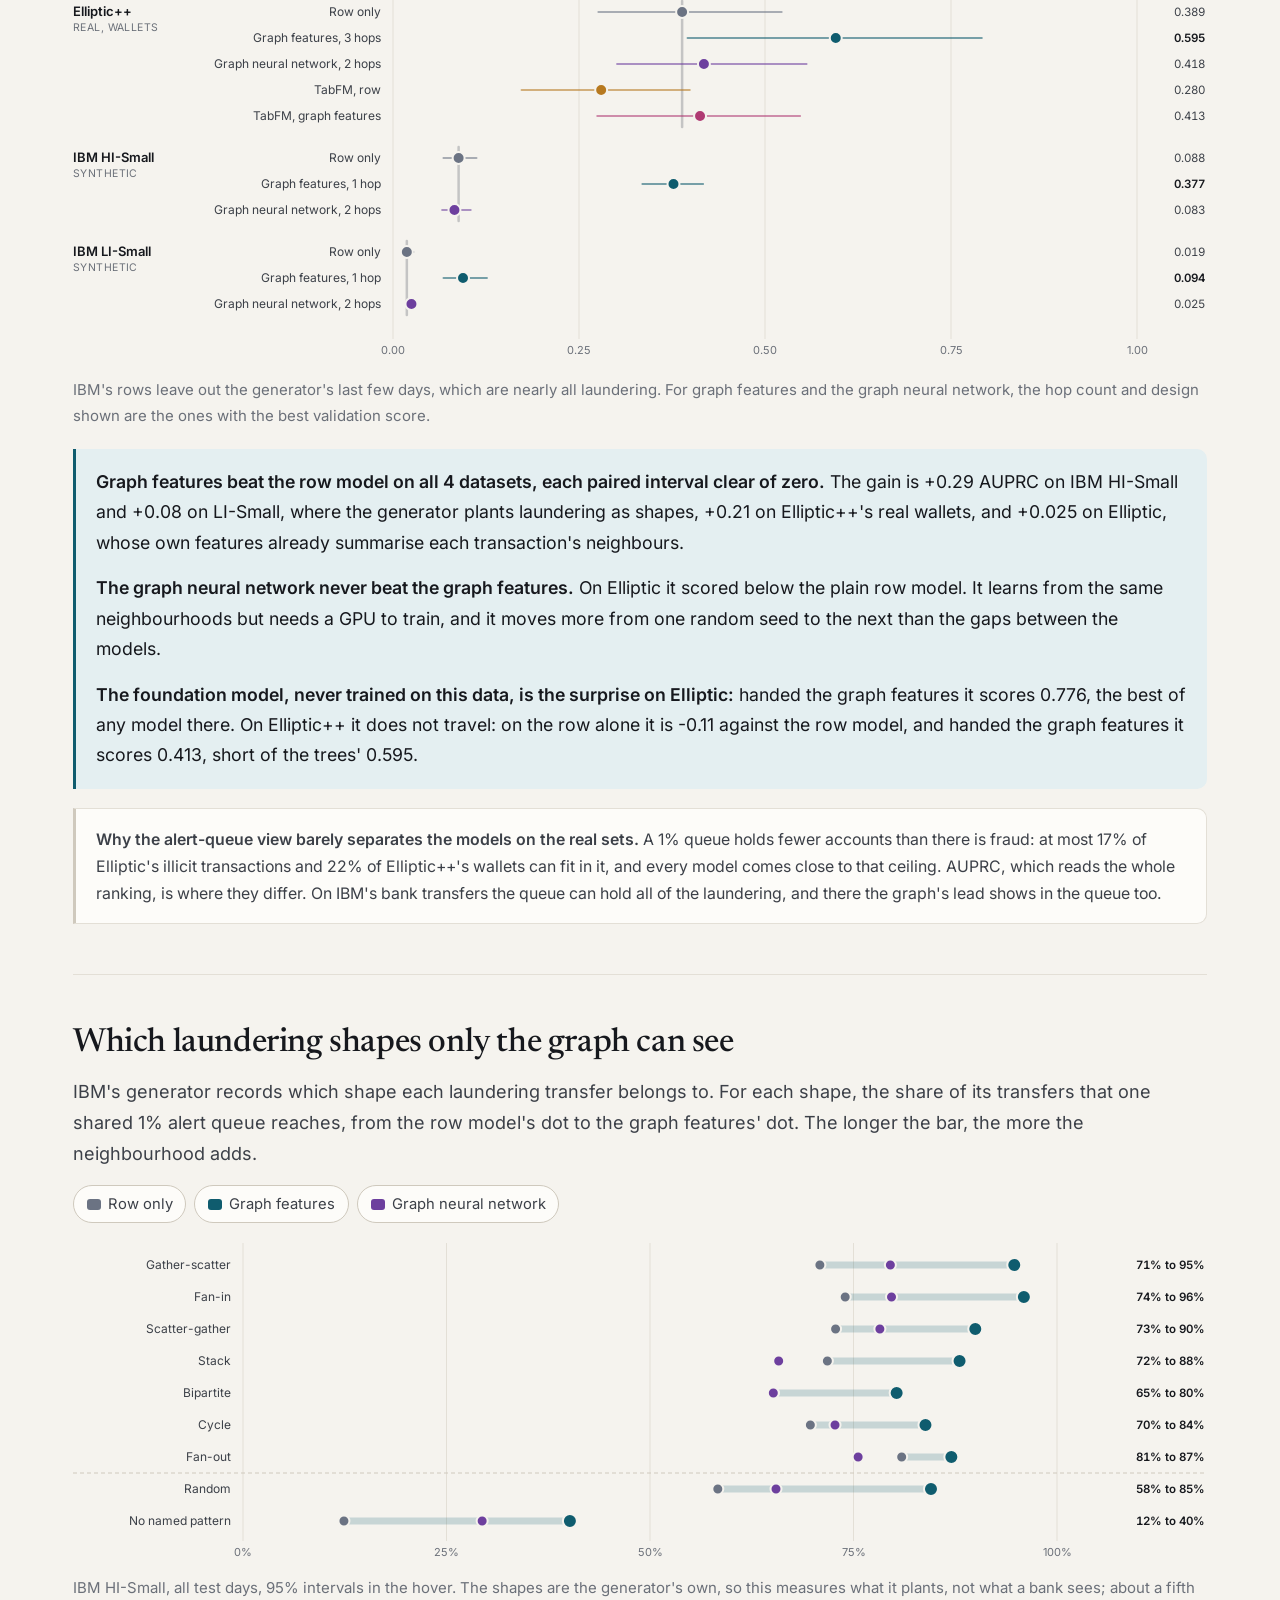
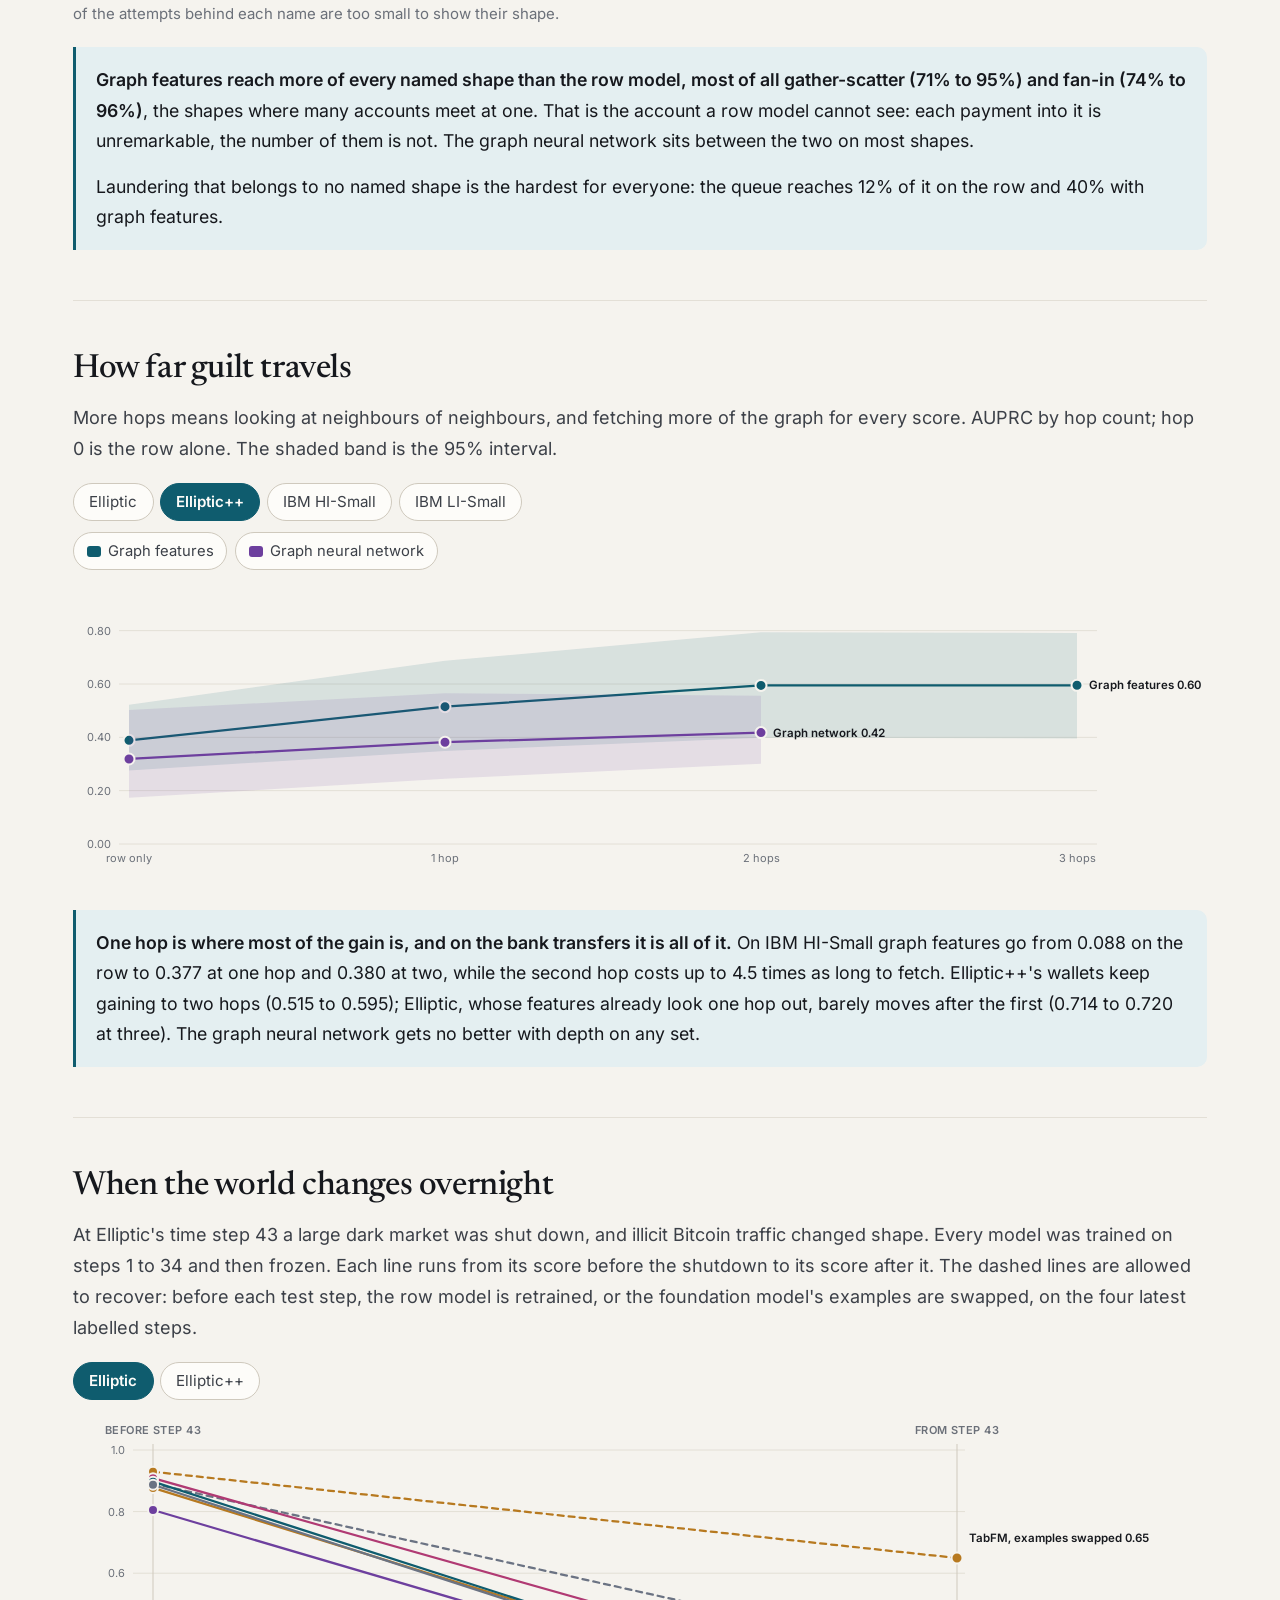
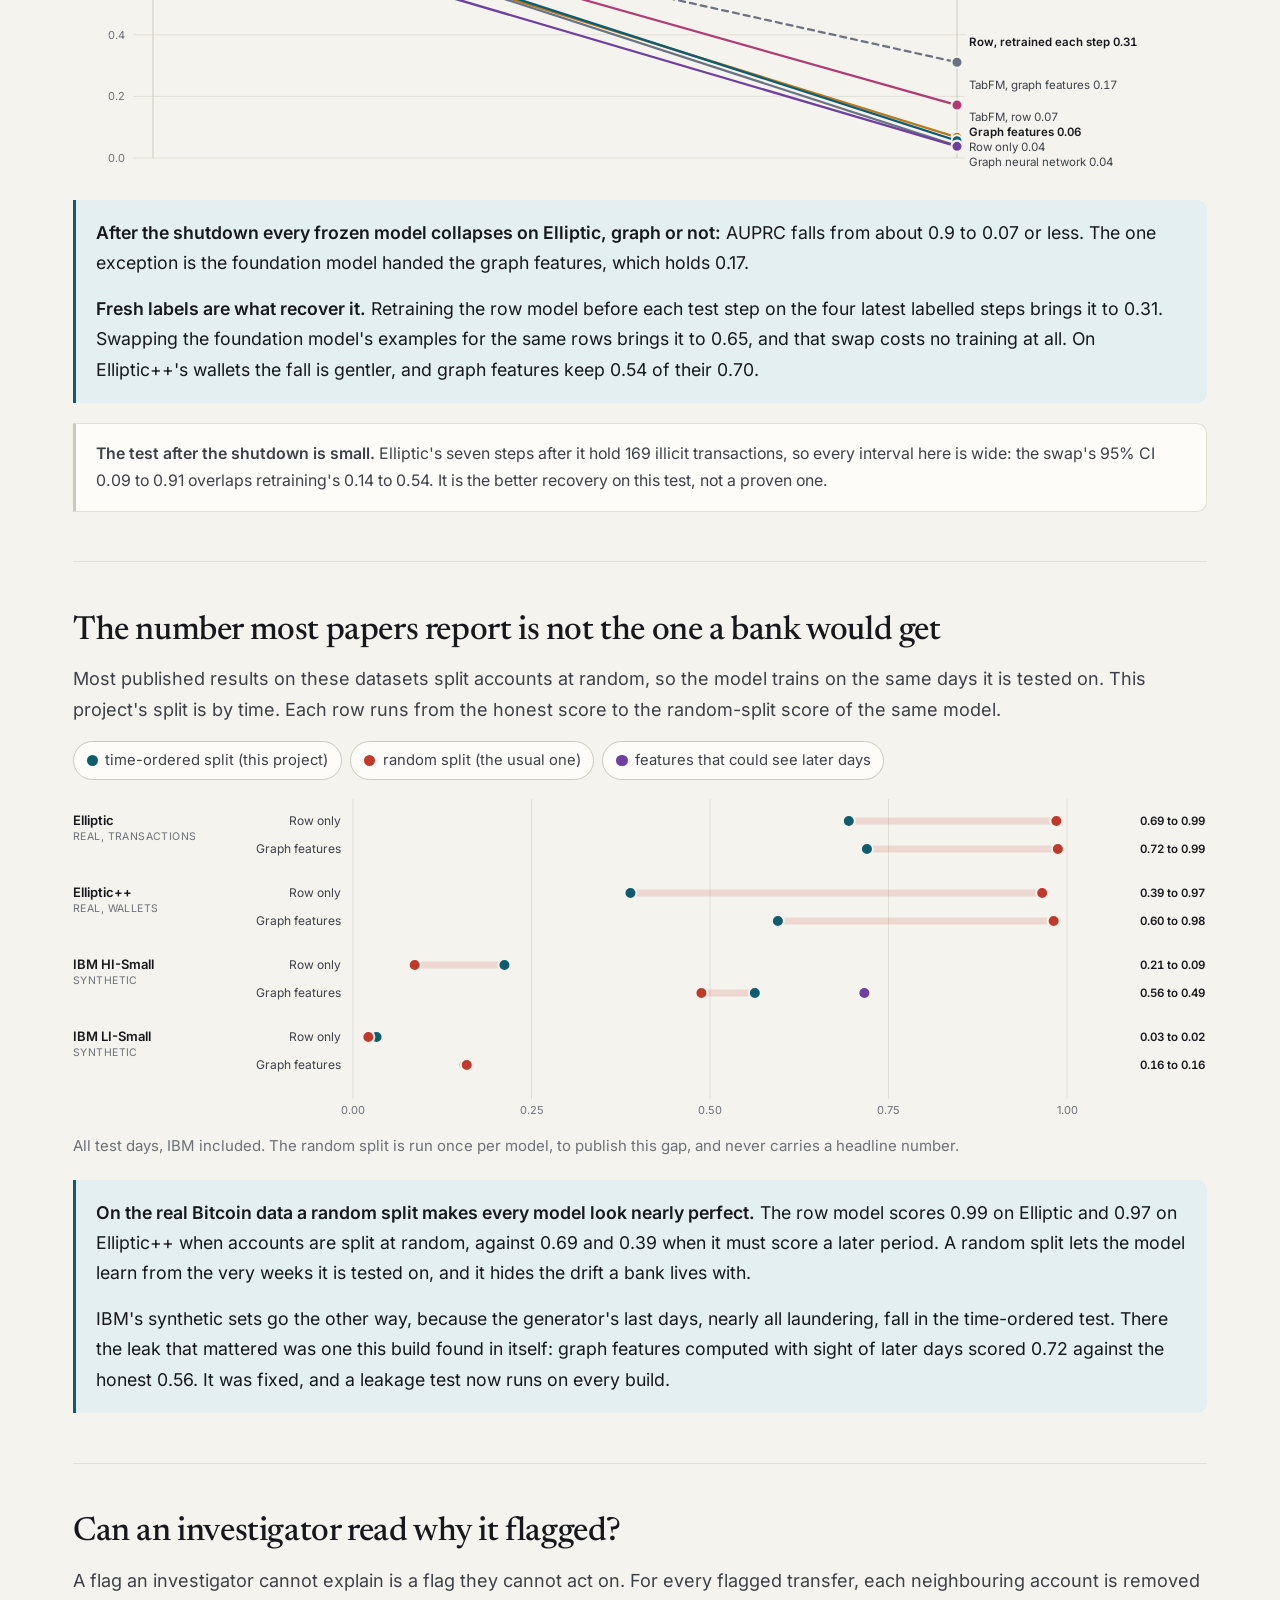
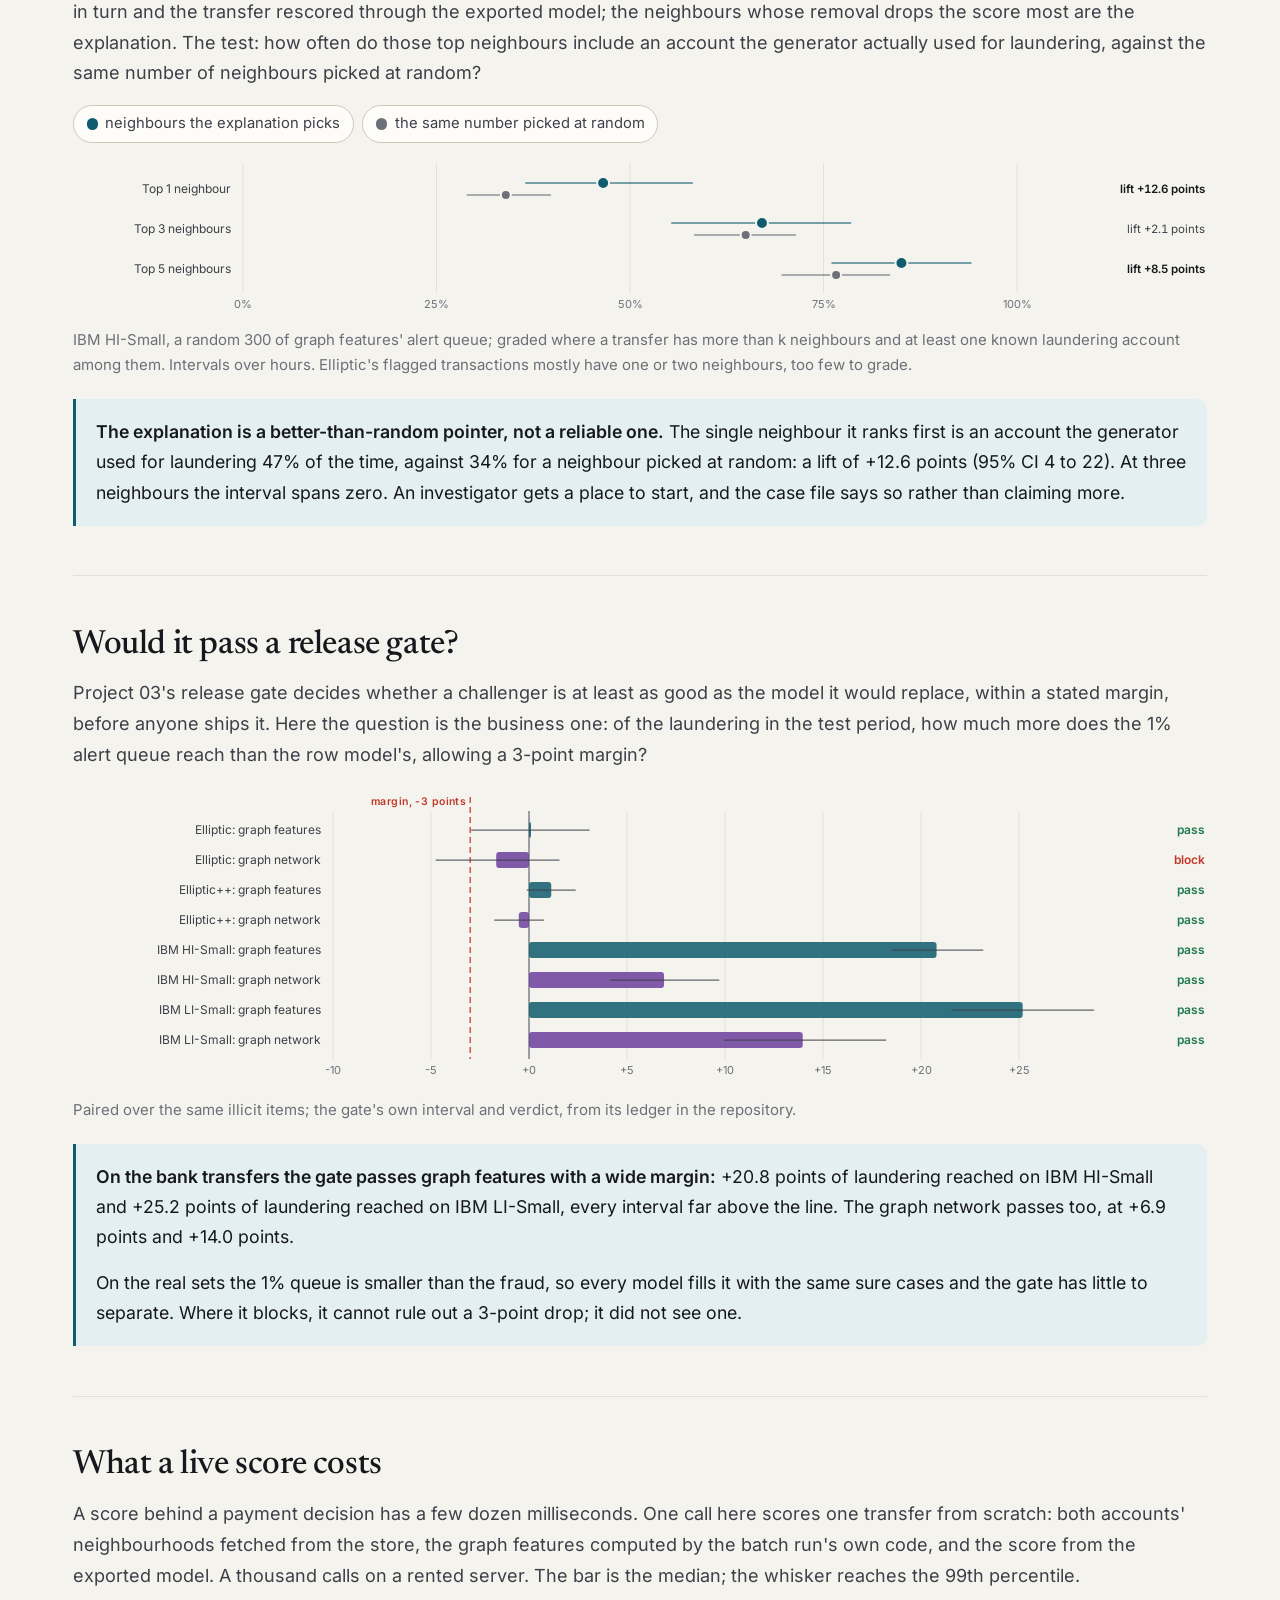
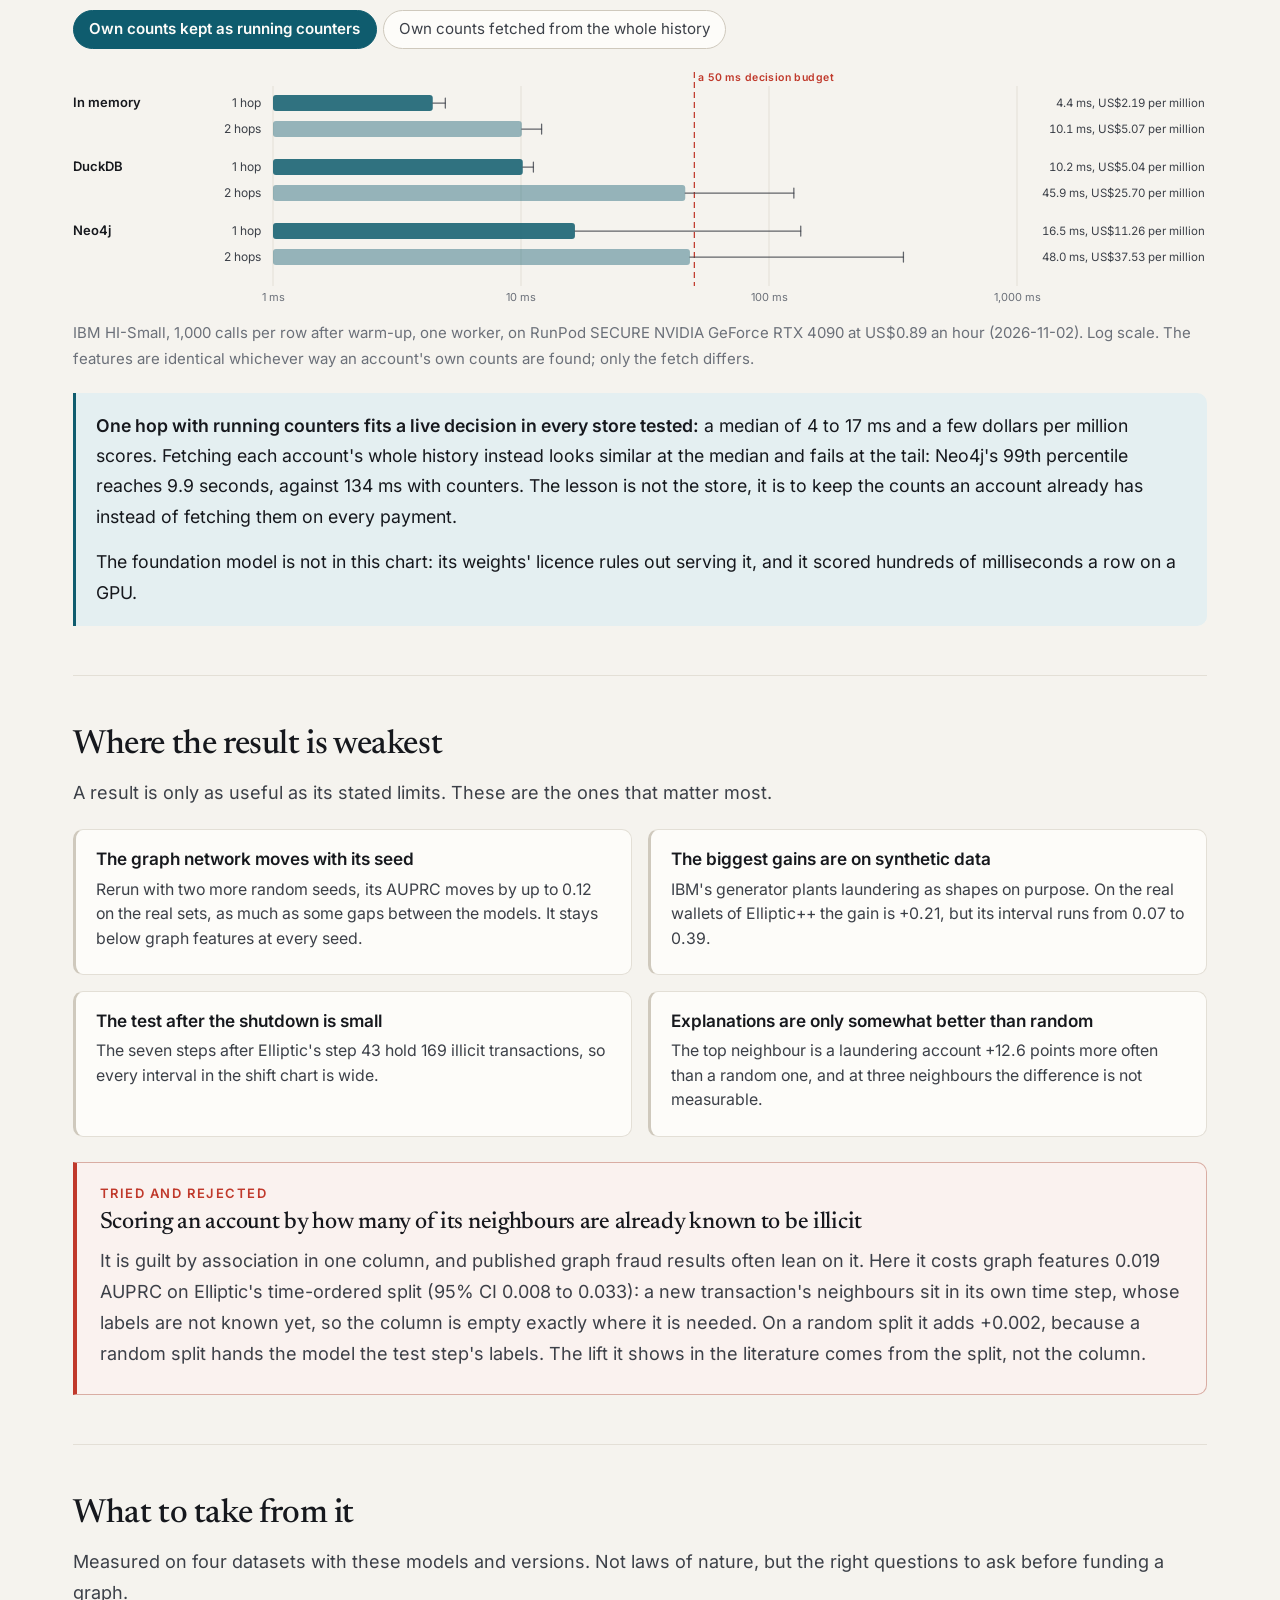
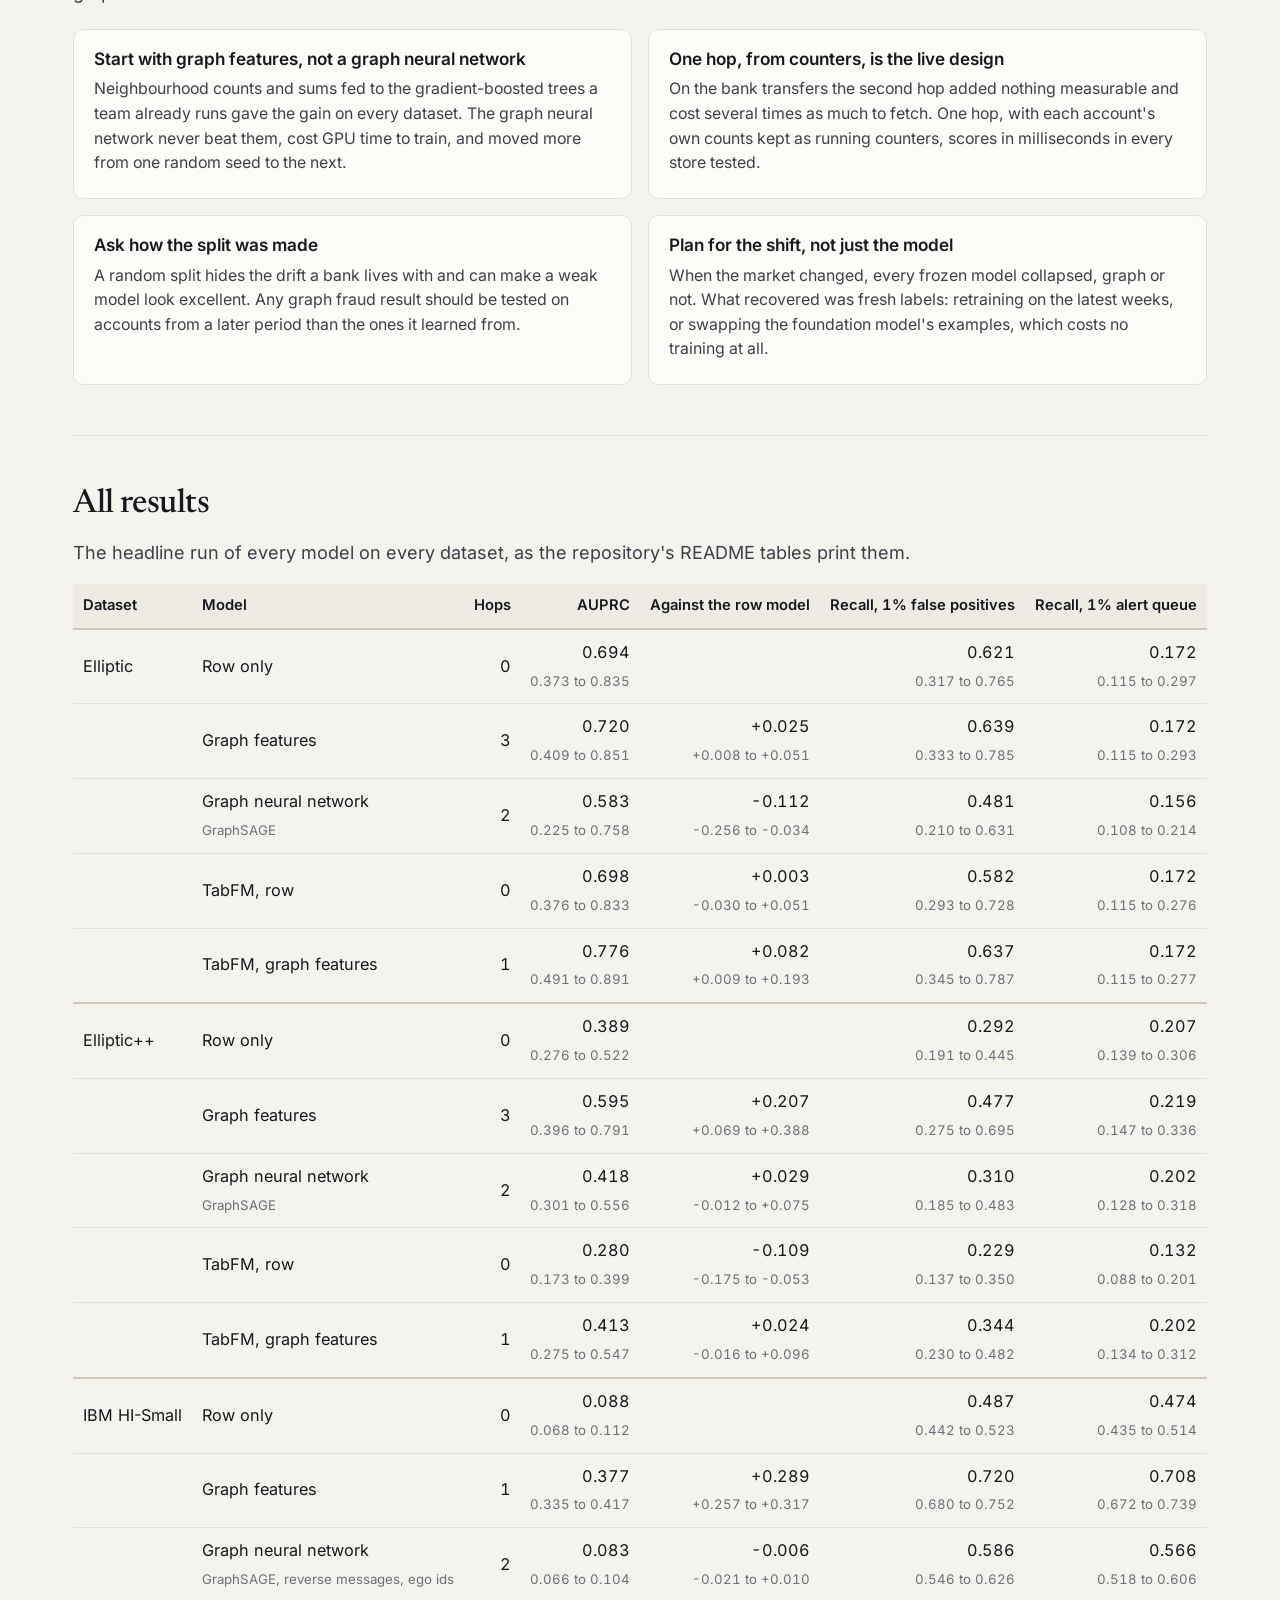
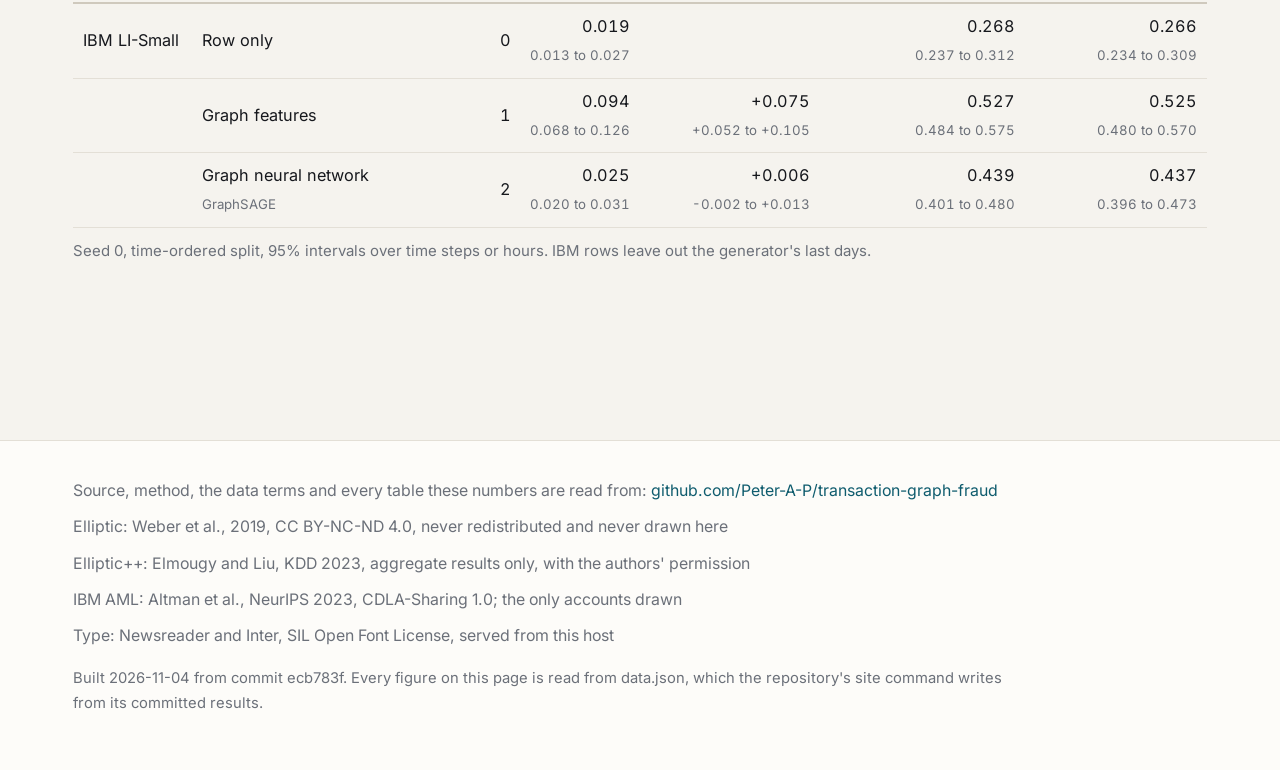
==== commit 8670b7e5: "site: a second cut of the film for the page itself, rendered with --site as ring-site*: the last scr" ====
--- a/site/index.html
+++ b/site/index.html
@@ -96,8 +96,8 @@
   <section class="section" id="video-panel">
     <h2>The idea, in one ring</h2>
     <p class="section-lead">One transfer from the ring below, first as the row model sees it, then with the accounts around it. With sound.</p>
-    <video class="demo-video" controls playsinline preload="metadata" poster="video/ring-poster.jpg" src="video/ring-sound.mp4">
-      Your browser cannot play this video. <a href="video/ring-sound.mp4">Download it</a> instead.
+    <video class="demo-video" controls playsinline preload="metadata" poster="video/ring-site-poster.jpg" src="video/ring-site-sound.mp4">
+      Your browser cannot play this video. <a href="video/ring-site-sound.mp4">Download it</a> instead.
     </video>
   </section>
 
--- a/site/style.css
+++ b/site/style.css
@@ -1037,4 +1037,4 @@
 .hero .point .point-figure .fig-vs { color: var(--ink-faint); font-size: 0.7em; }
 
 /* The film: square, so it is kept to a readable size rather than the column's width. */
-.demo-video { display: block; width: 100%; max-width: 40rem; aspect-ratio: 1; margin: 1rem auto 0; border-radius: var(--radius); background: #0a111c; box-shadow: var(--shadow); }
+.demo-video { display: block; width: 100%; max-width: 46rem; aspect-ratio: 1; margin: 1rem auto 0; border-radius: var(--radius); background: #0a111c; box-shadow: var(--shadow); }
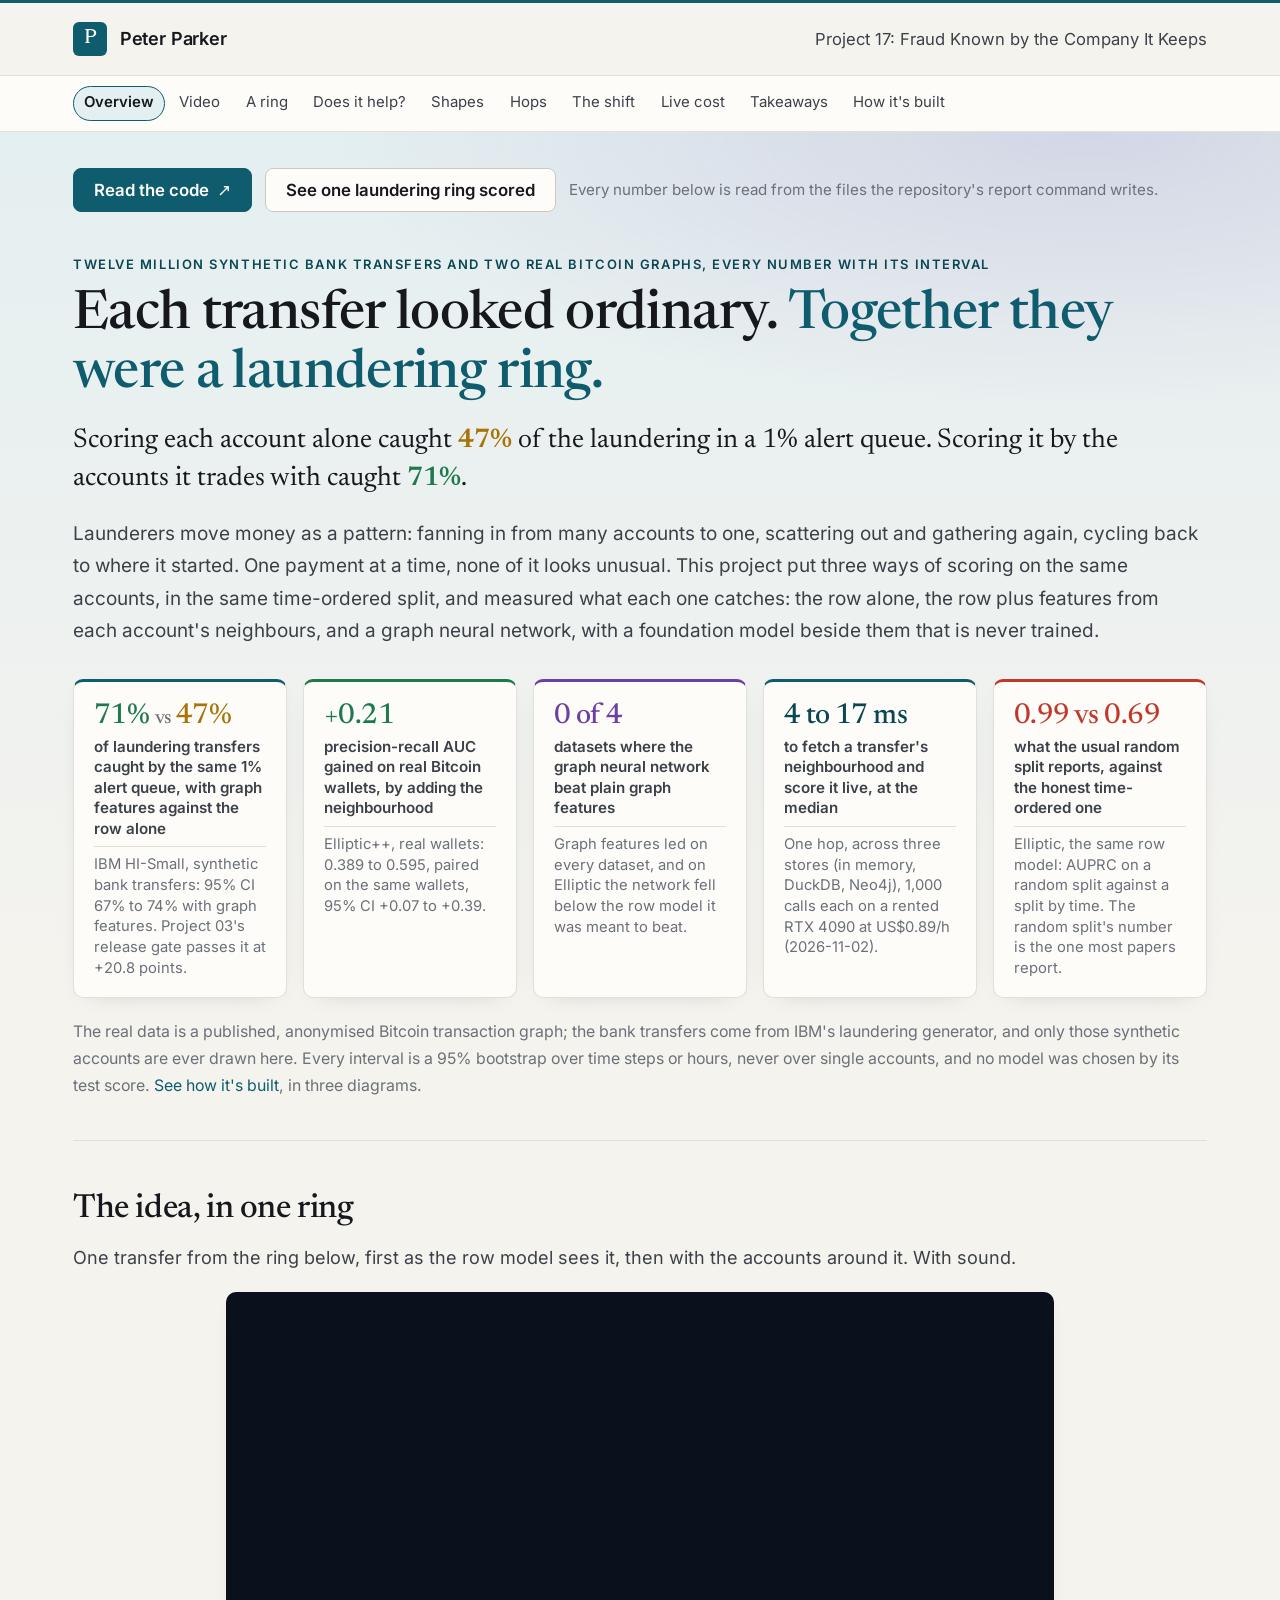
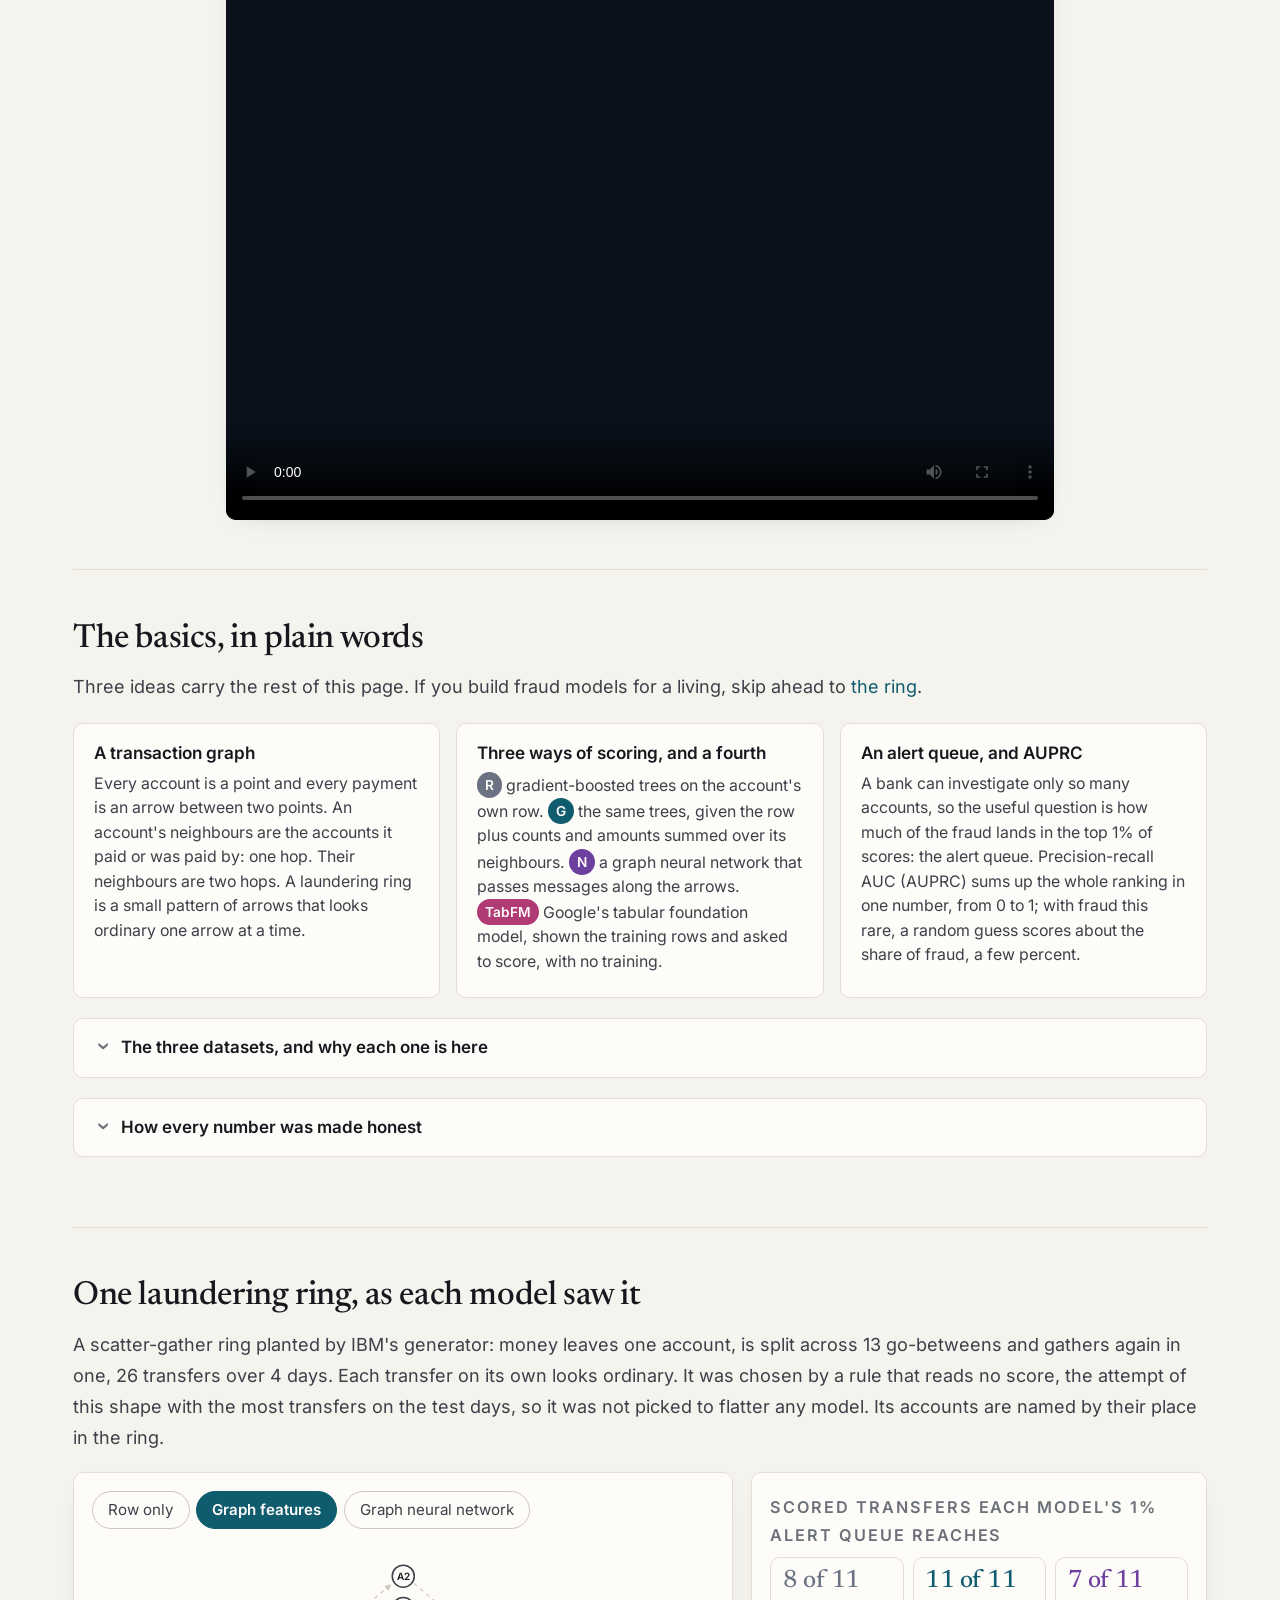
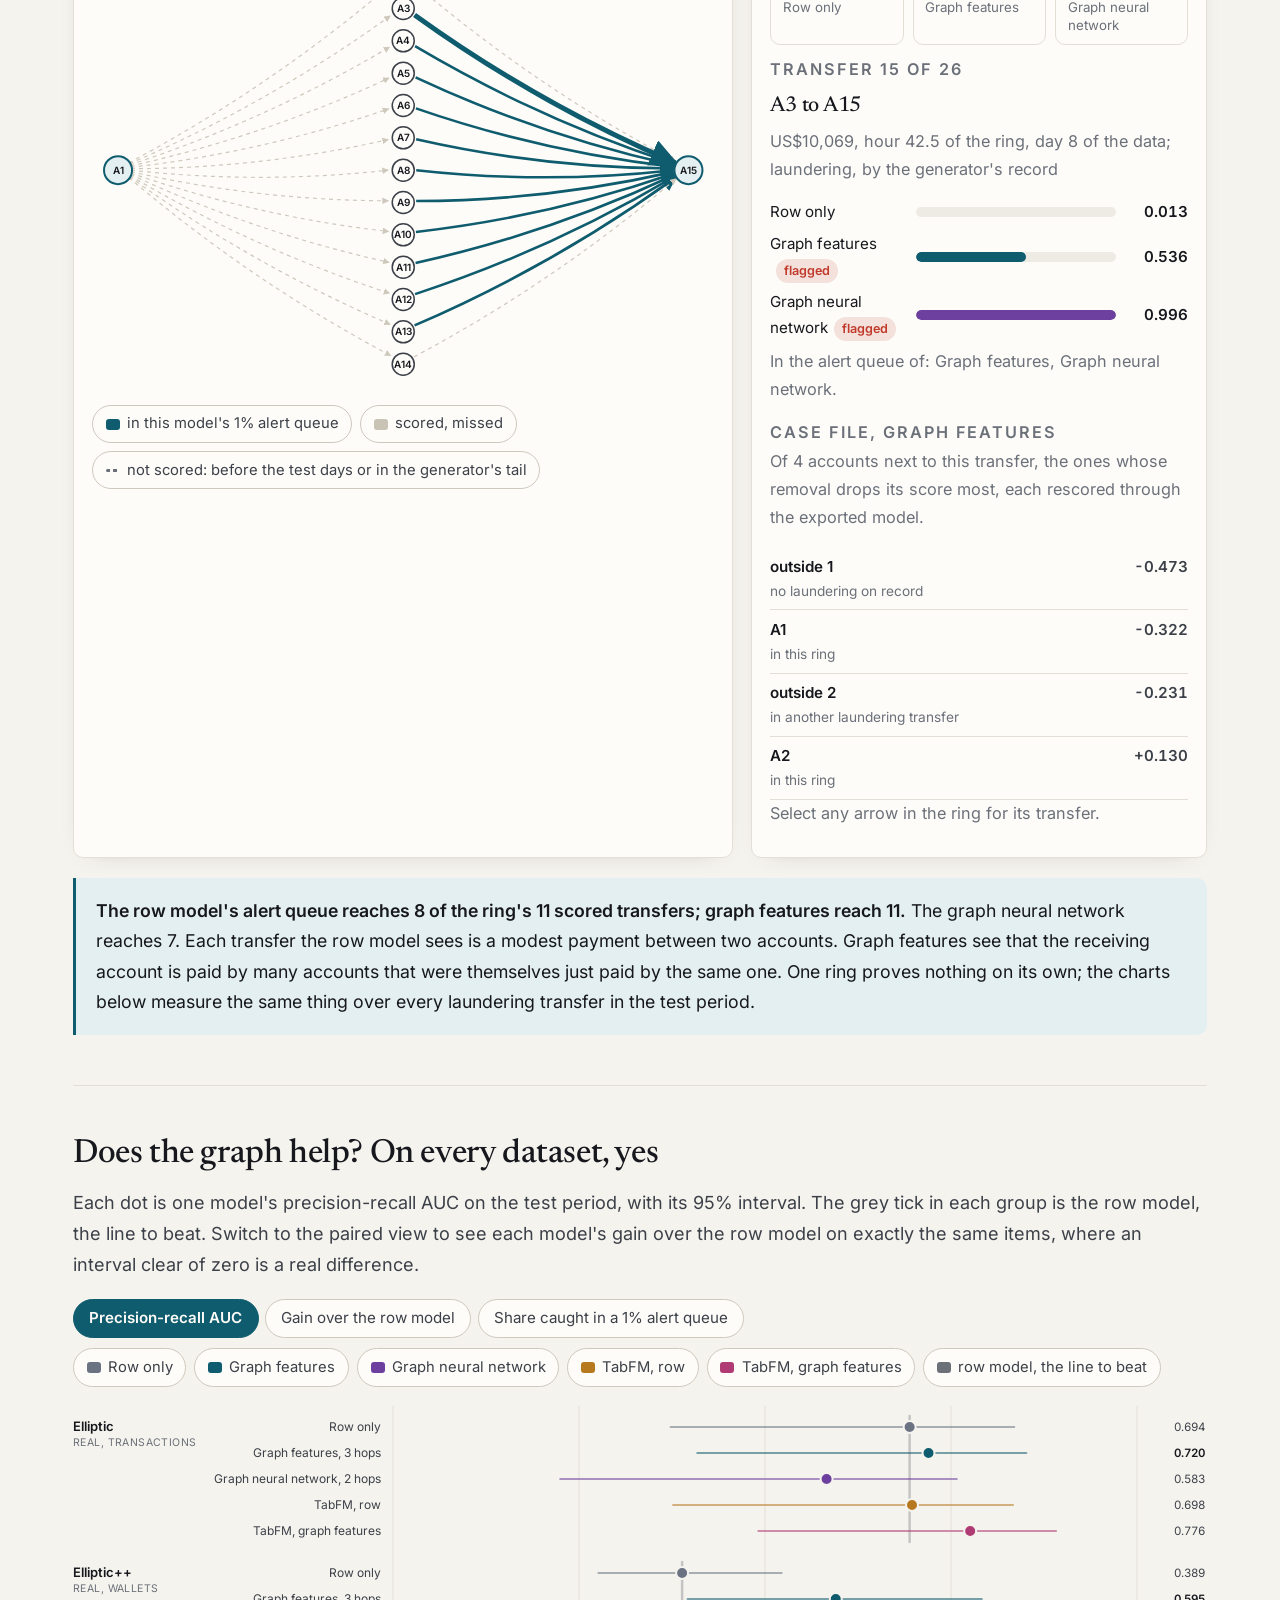
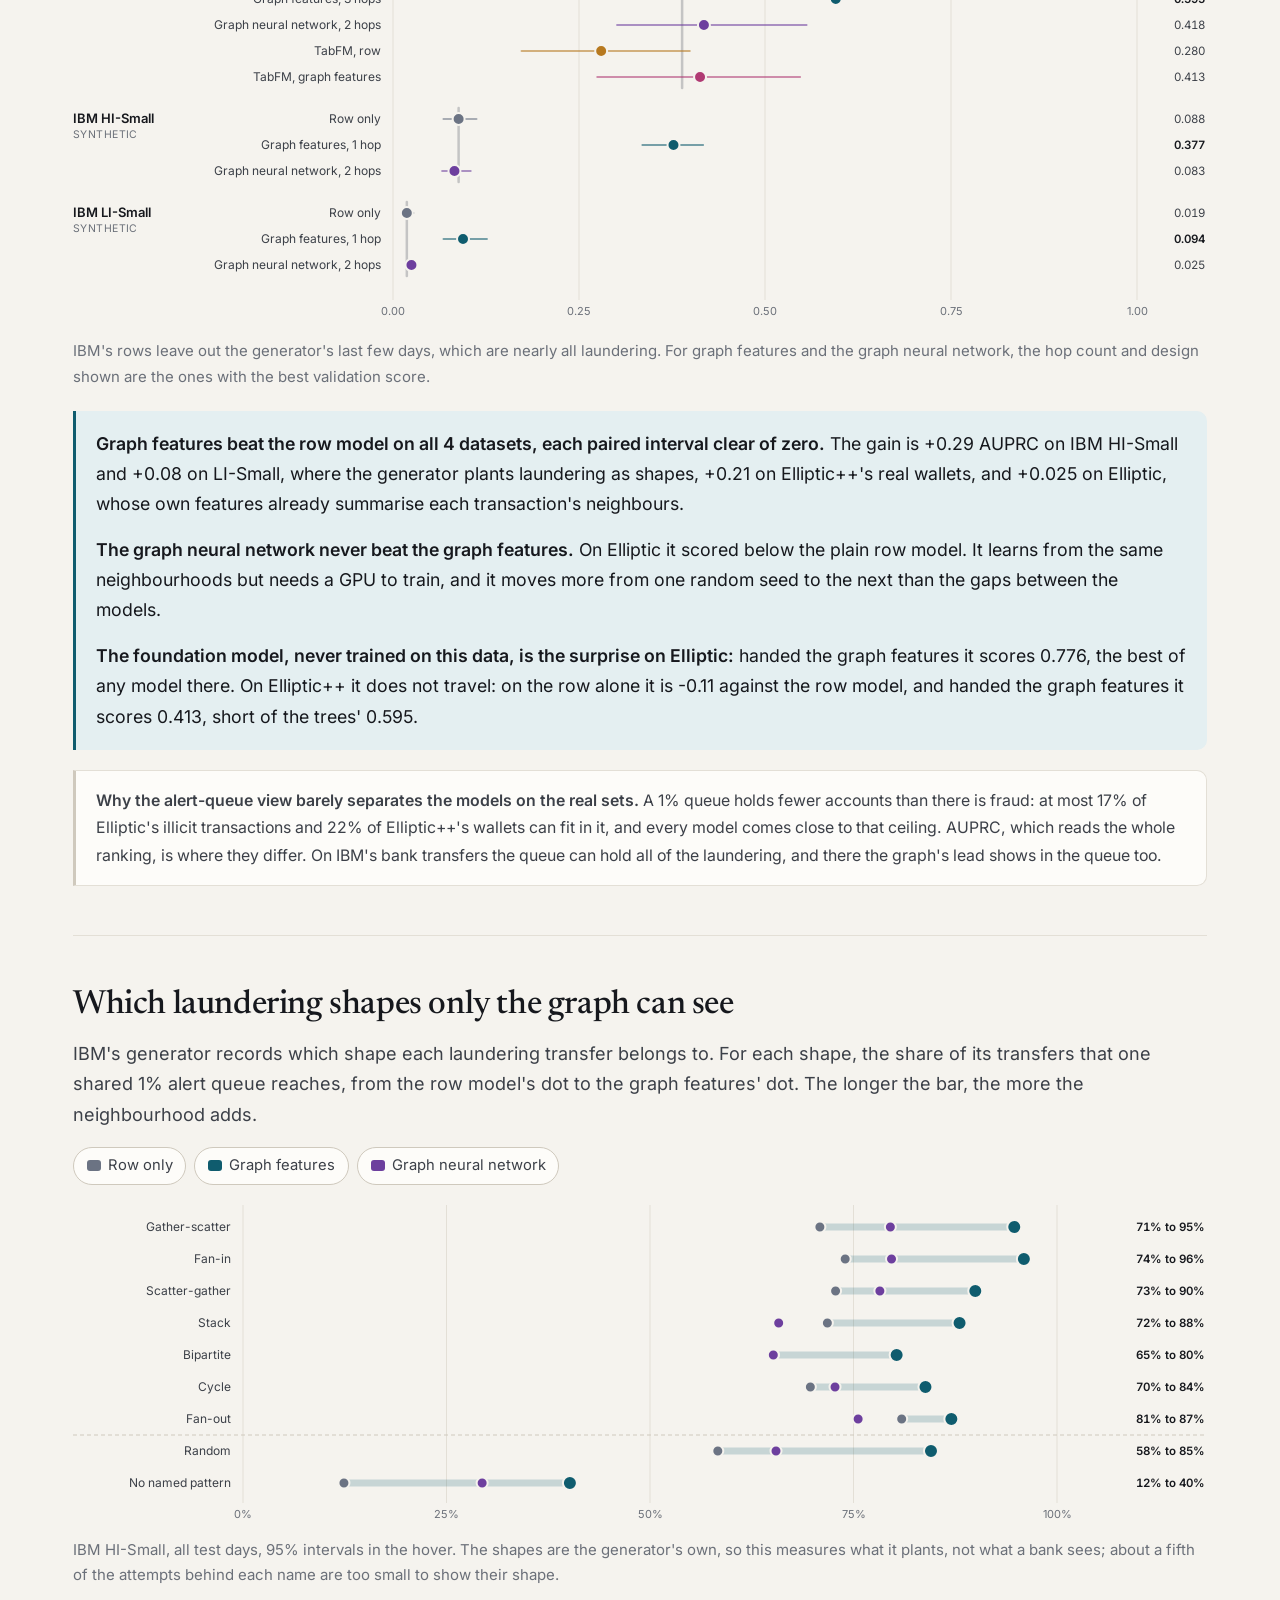
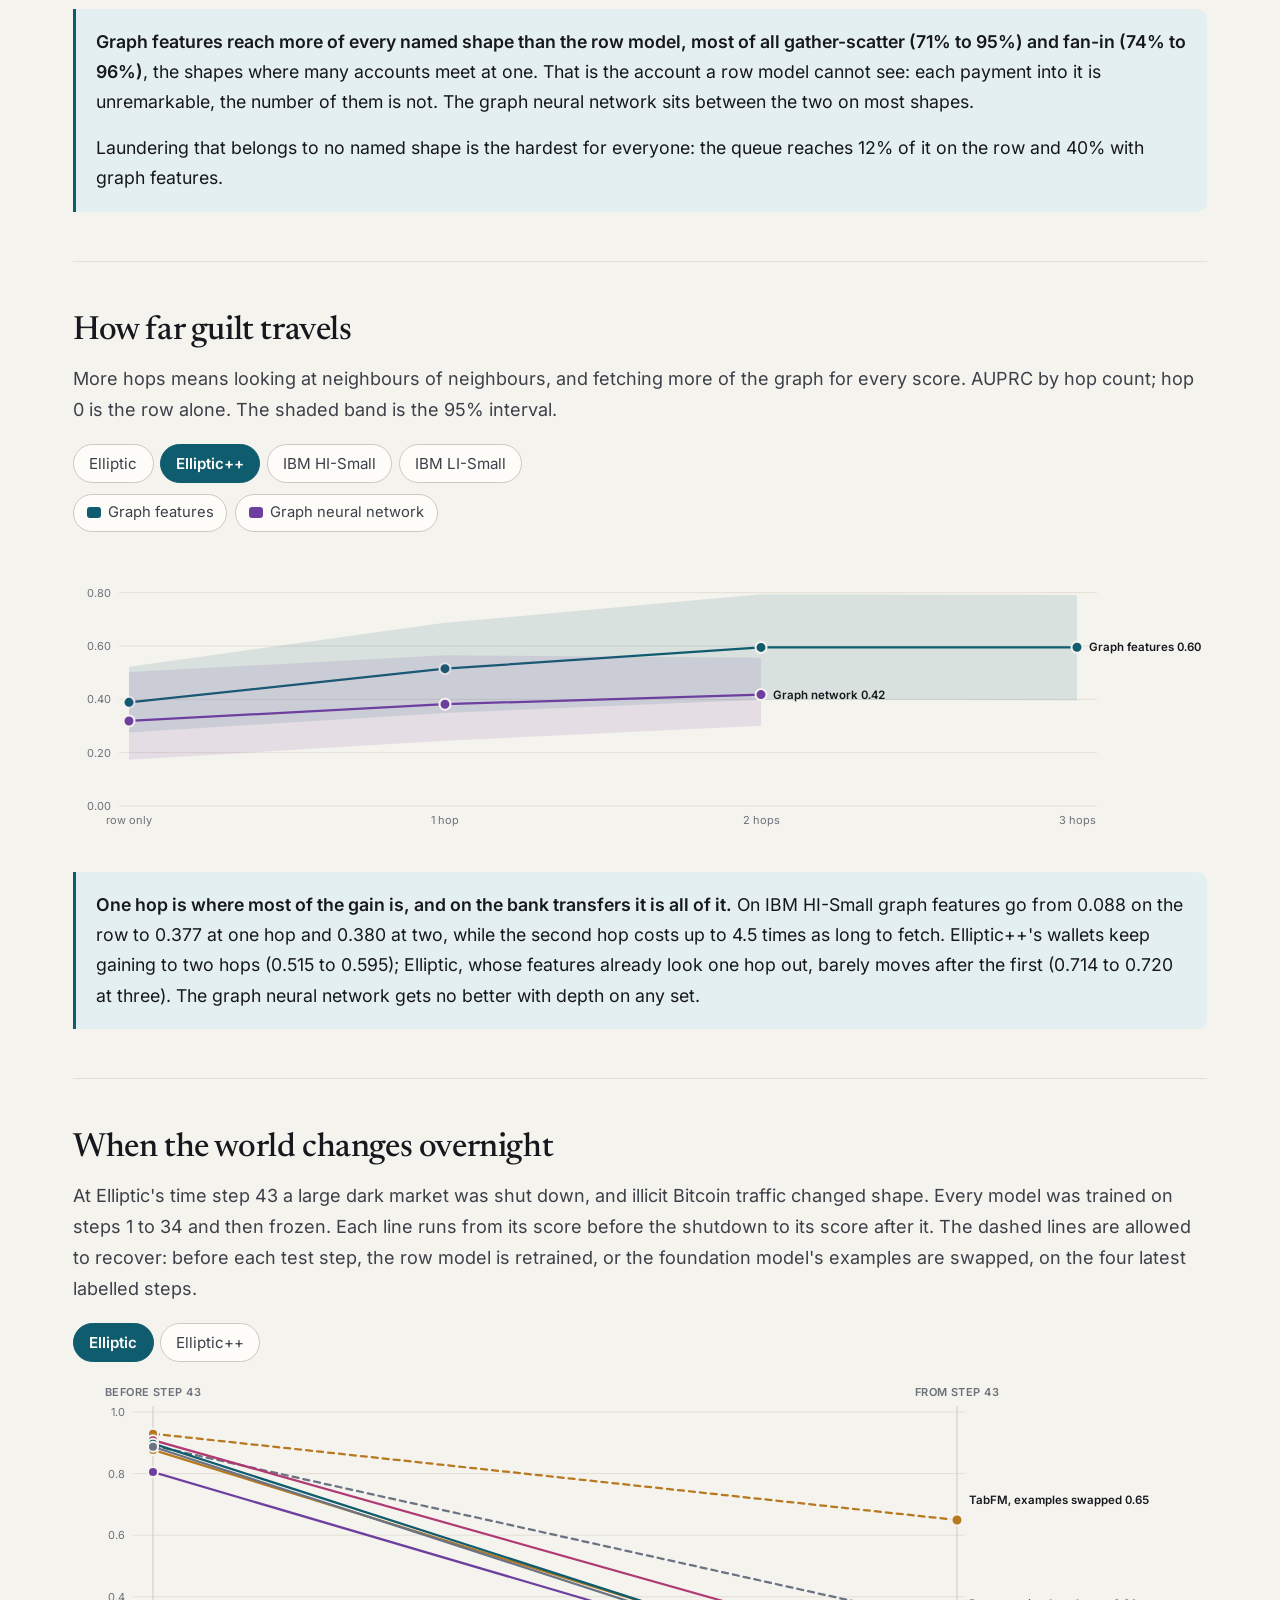
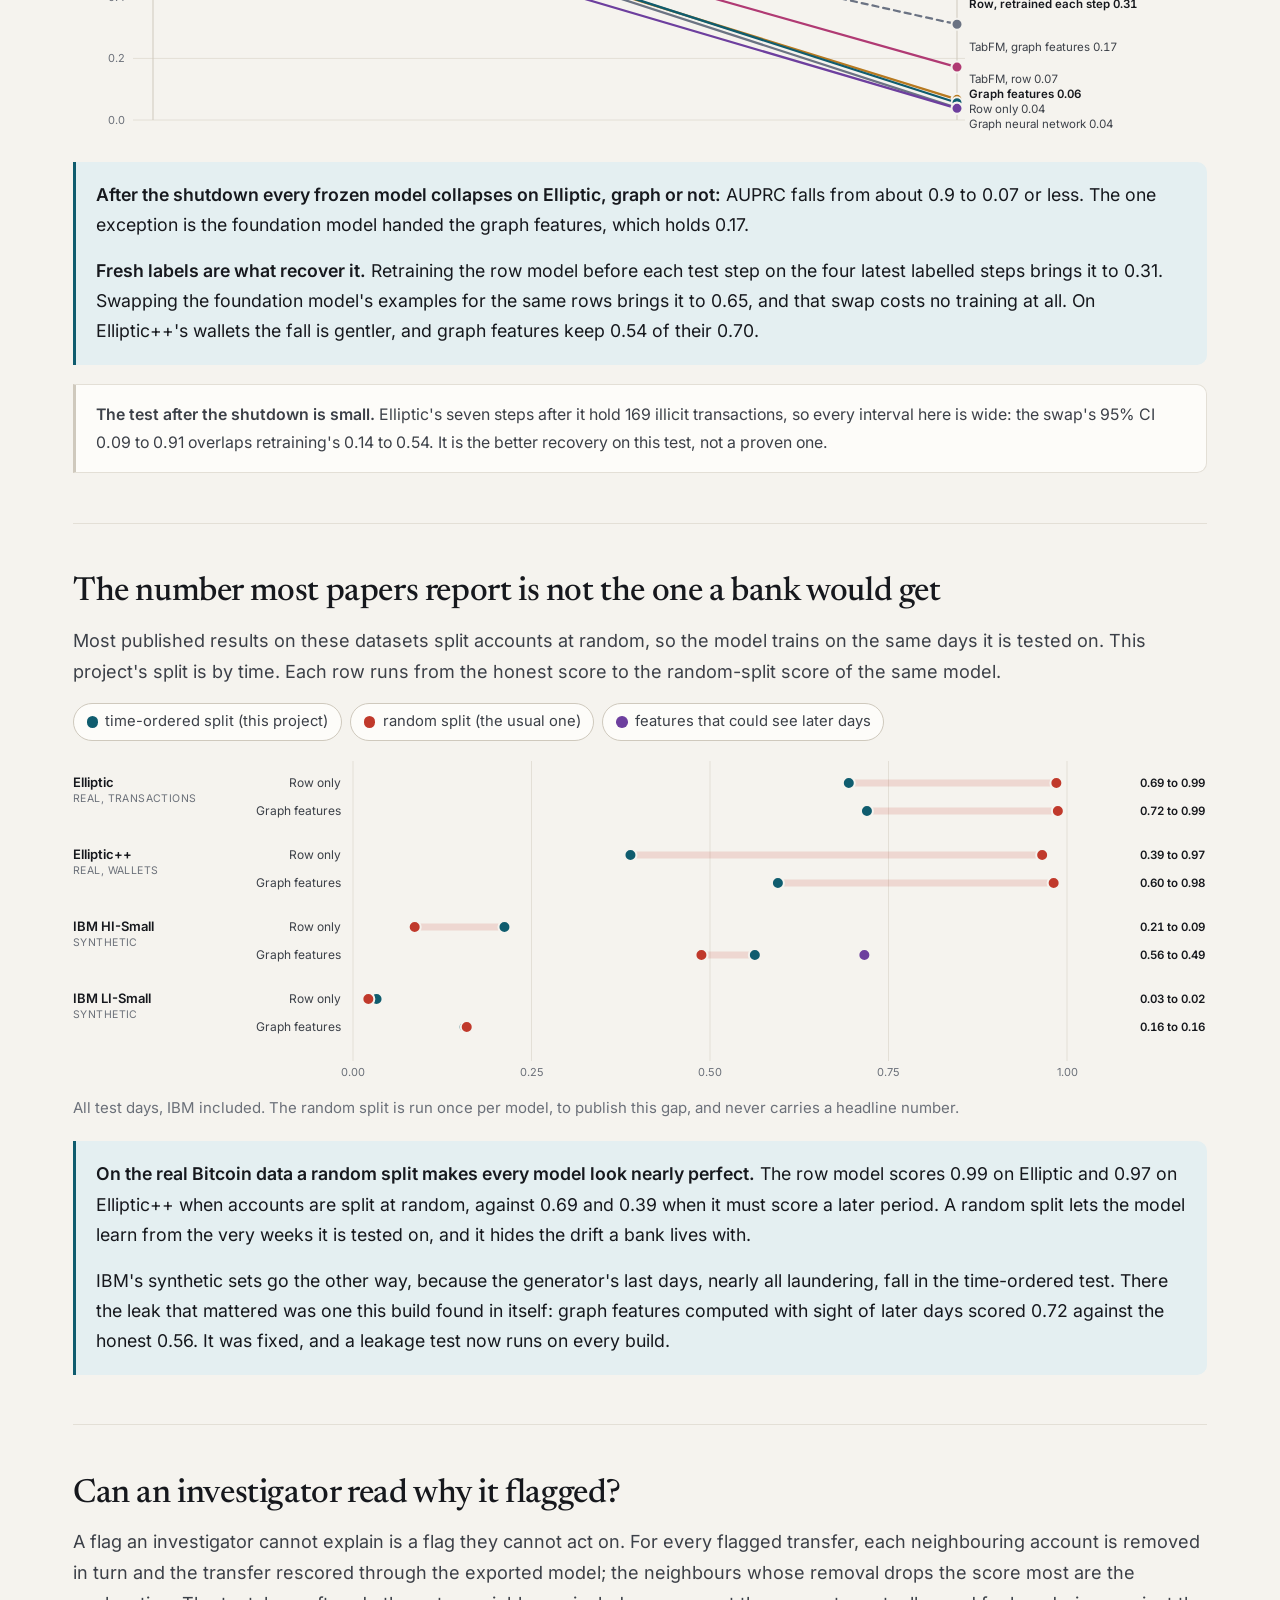
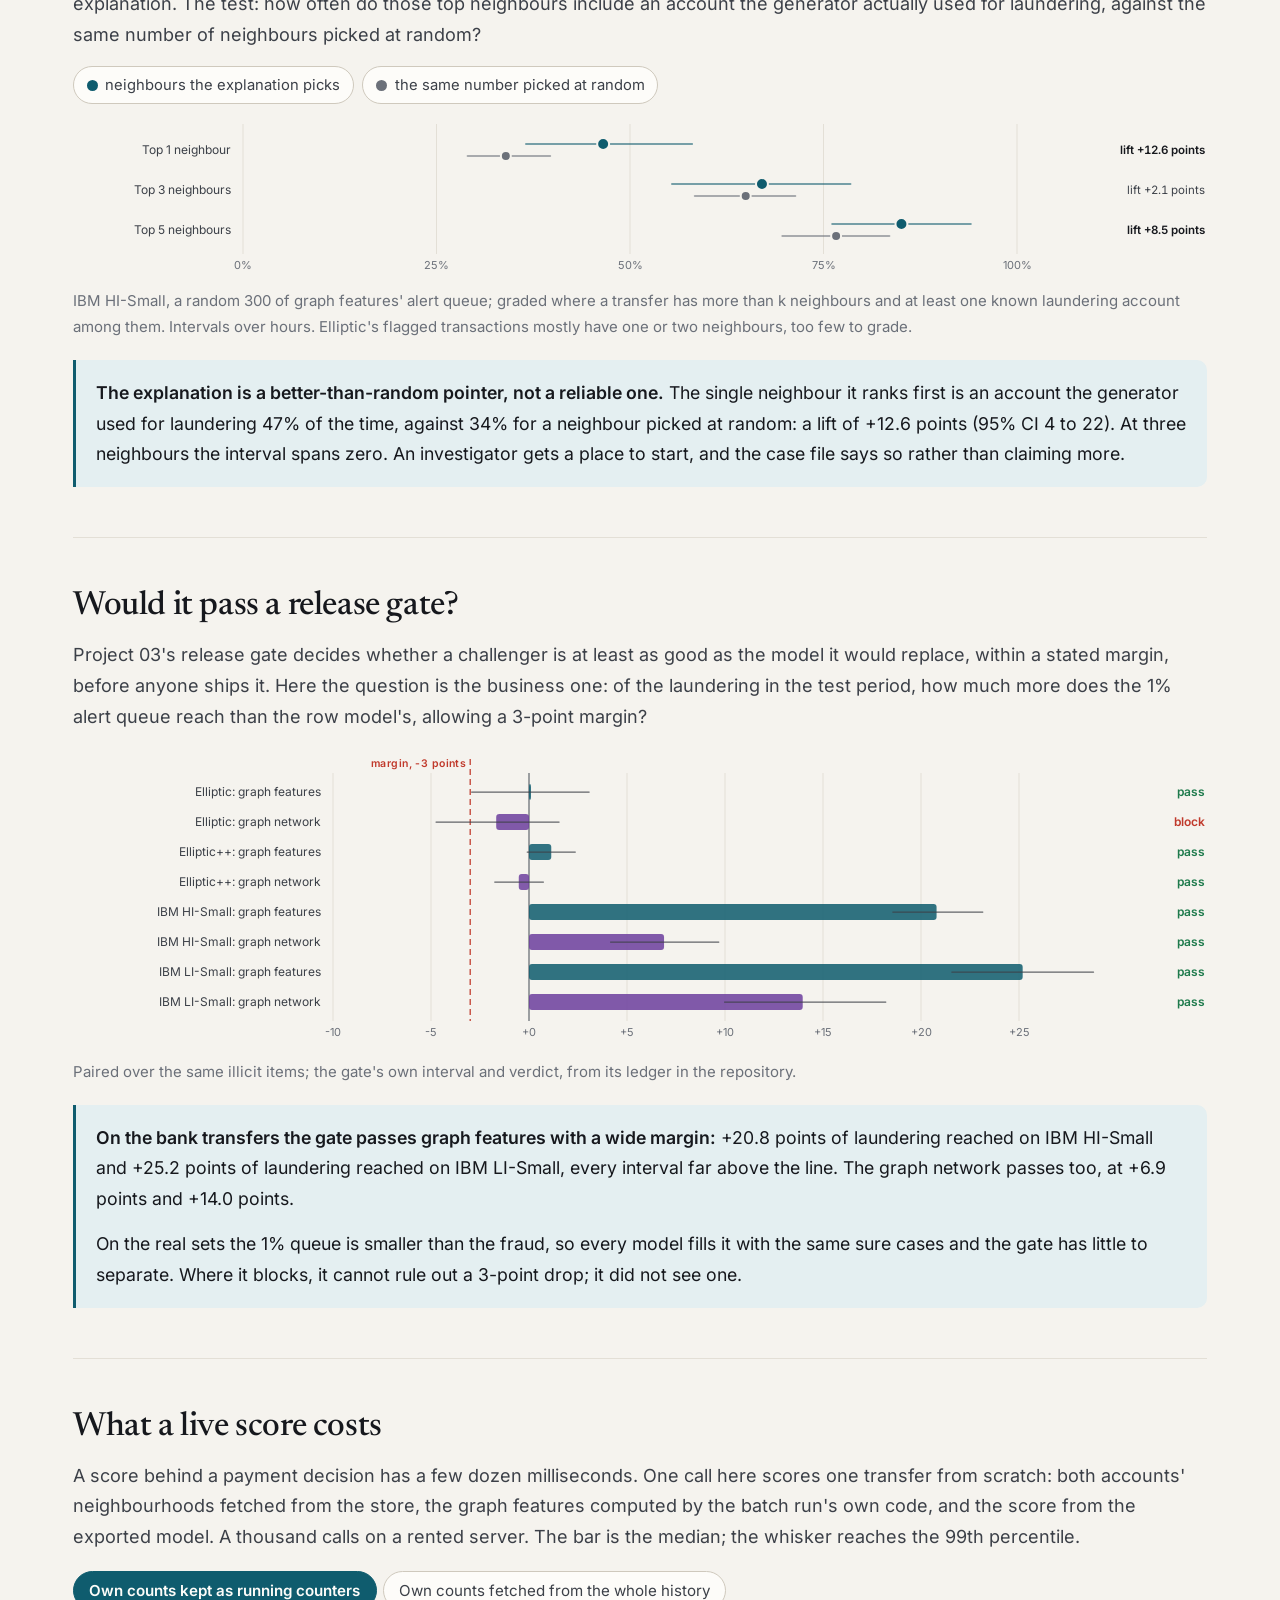
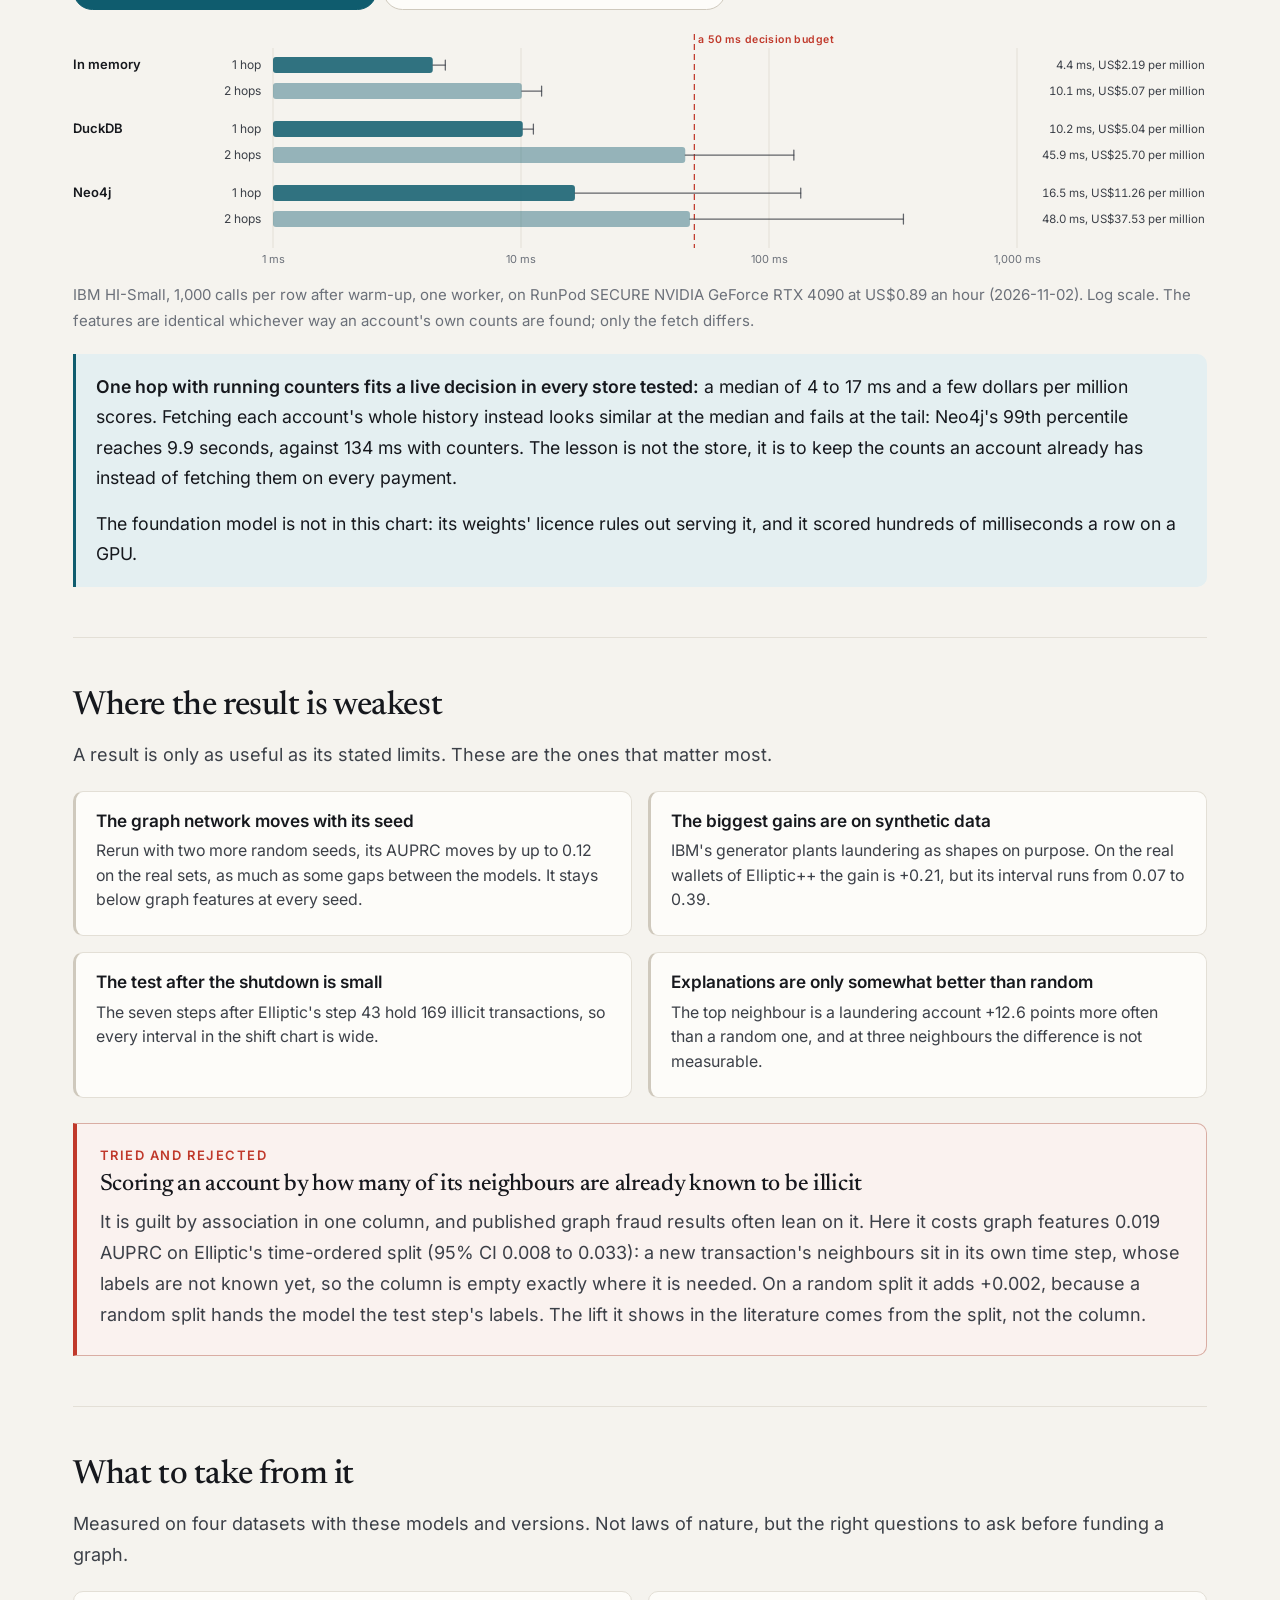
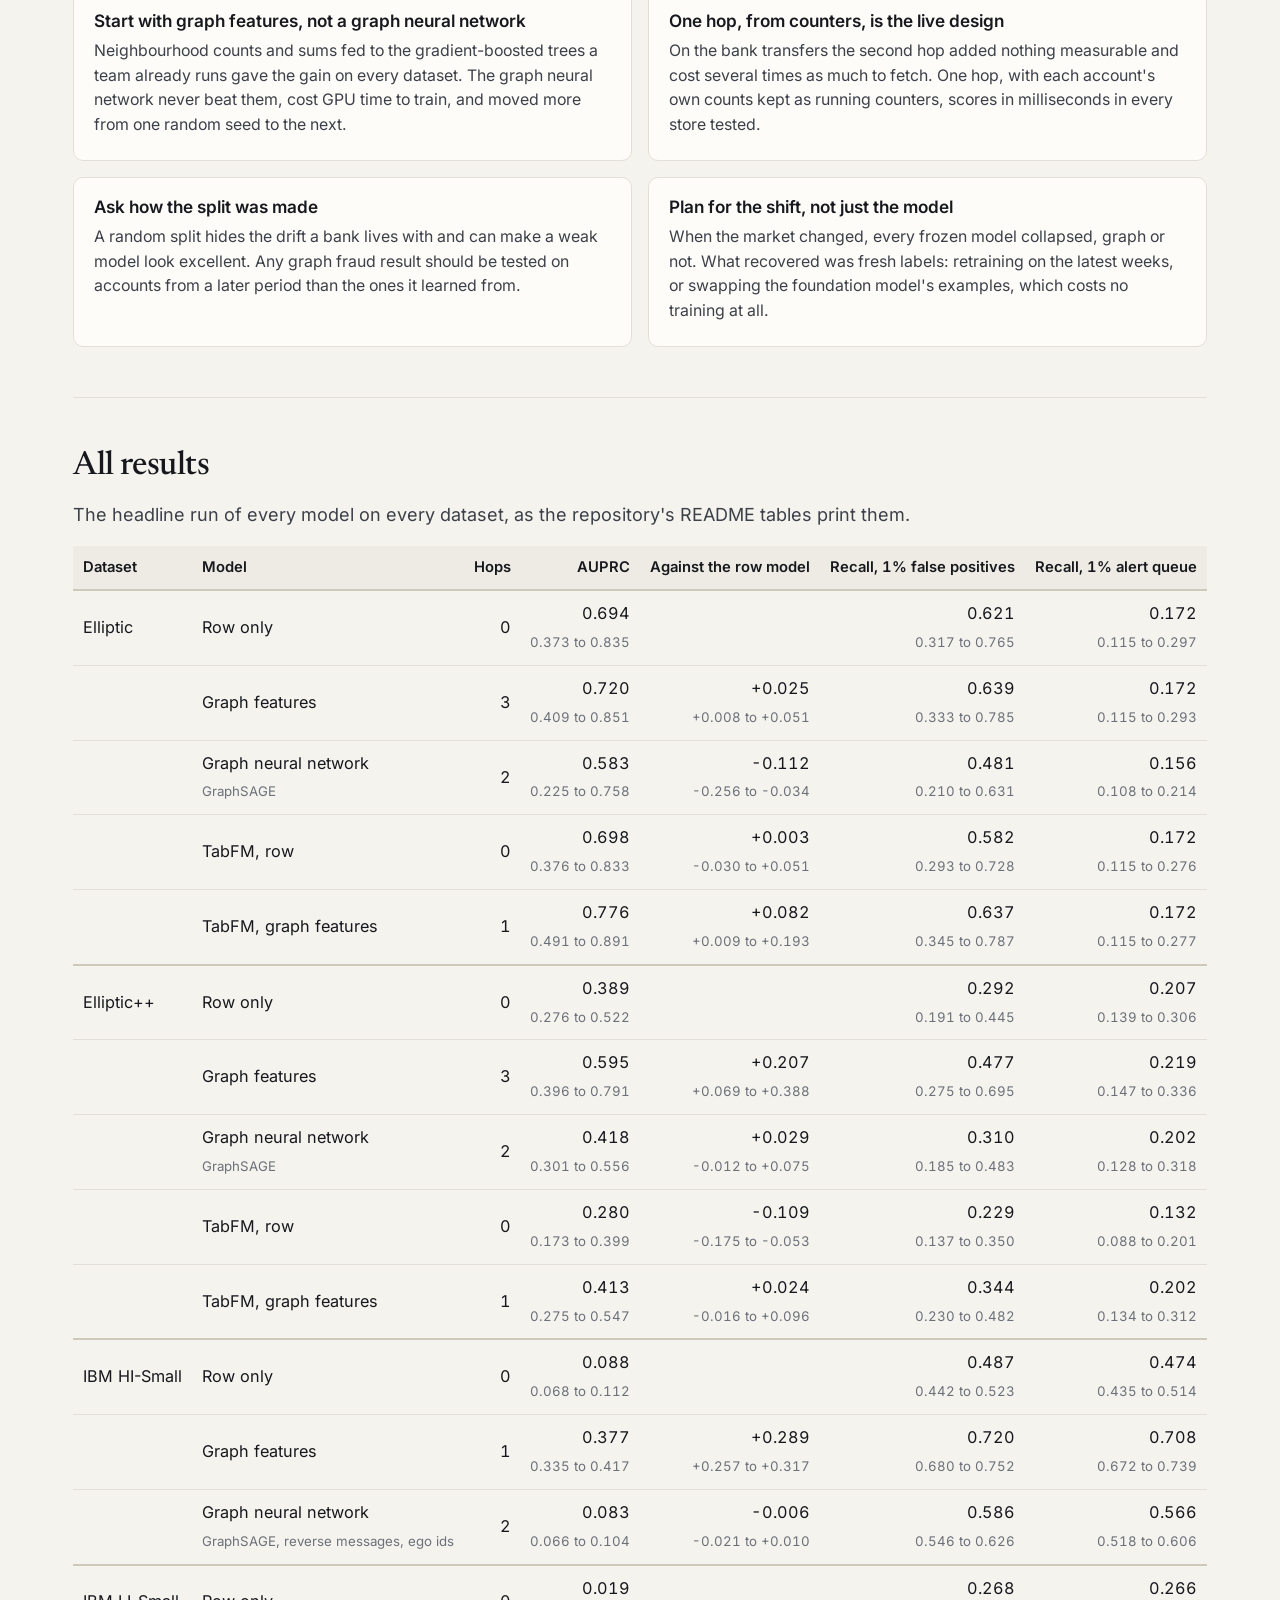
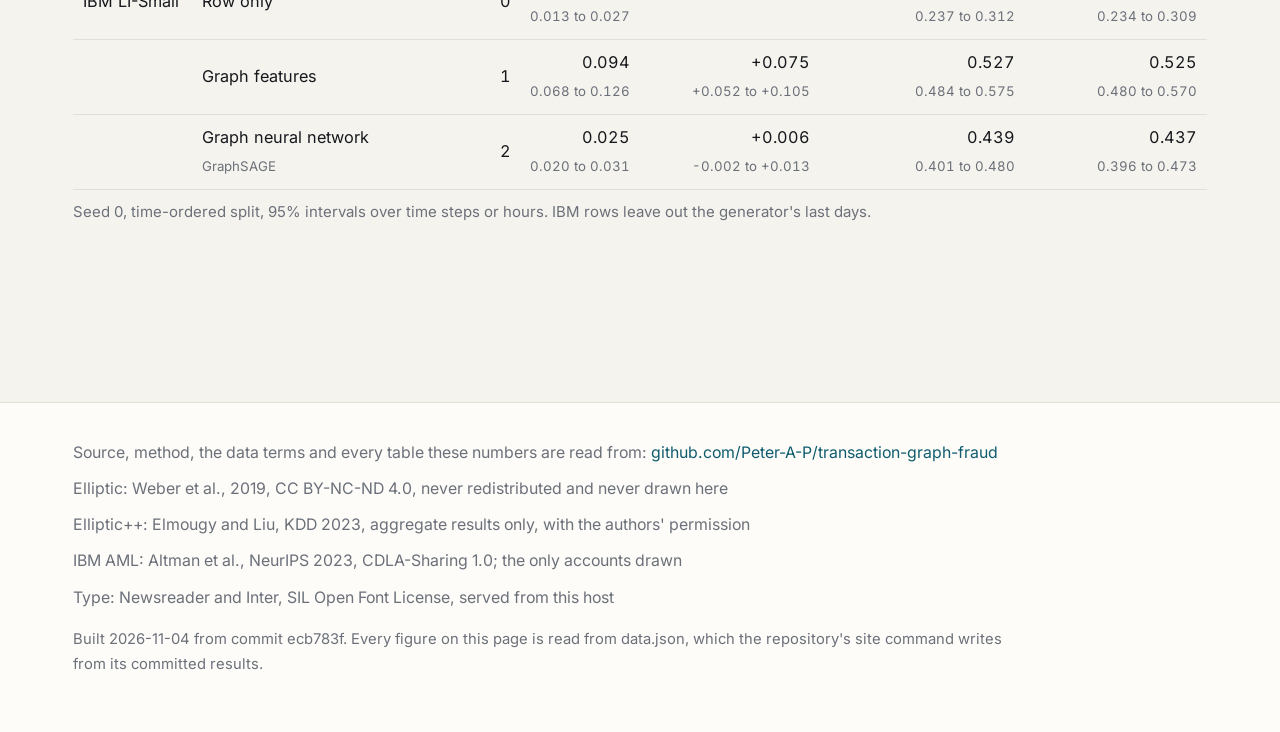
==== commit 4f9d1382: "site: the menu is one line, the main sections only: overview, video, a ring, does it help, shapes, h" ====
--- a/site/index.html
+++ b/site/index.html
@@ -18,19 +18,13 @@
   <div class="tabs-inner">
     <a href="index.html" aria-current="page">Overview</a>
     <a href="#video-panel">Video</a>
-    <a href="#basics">The basics</a>
     <a href="#ring-panel">A ring</a>
     <a href="#main-panel">Does it help?</a>
     <a href="#pattern-panel">Shapes</a>
     <a href="#hop-panel">Hops</a>
     <a href="#shift-panel">The shift</a>
-    <a href="#leak-panel">The usual split</a>
-    <a href="#why-panel">Why it flagged</a>
-    <a href="#gate-panel">The gate</a>
     <a href="#cost-panel">Live cost</a>
-    <a href="#limits">Limits</a>
     <a href="#takeaways">Takeaways</a>
-    <a href="#explorer">All results</a>
     <a href="architecture.html">How it's built</a>
   </div>
 </nav>
--- a/site/style.css
+++ b/site/style.css
@@ -772,11 +772,15 @@
   margin: 0 auto;
   padding: 0.55rem 1.5rem;
   display: flex;
-  flex-wrap: wrap;
+  /* One line: the main sections only; the rest are a scroll away on the page. */
+  flex-wrap: nowrap;
+  overflow-x: auto;
+  scrollbar-width: none;
   gap: 0.2rem;
 }
 
 .tabs a {
+  flex: none;
   font-size: 0.83rem;
   padding: 0.2rem 0.55rem;
   border-radius: 999px;
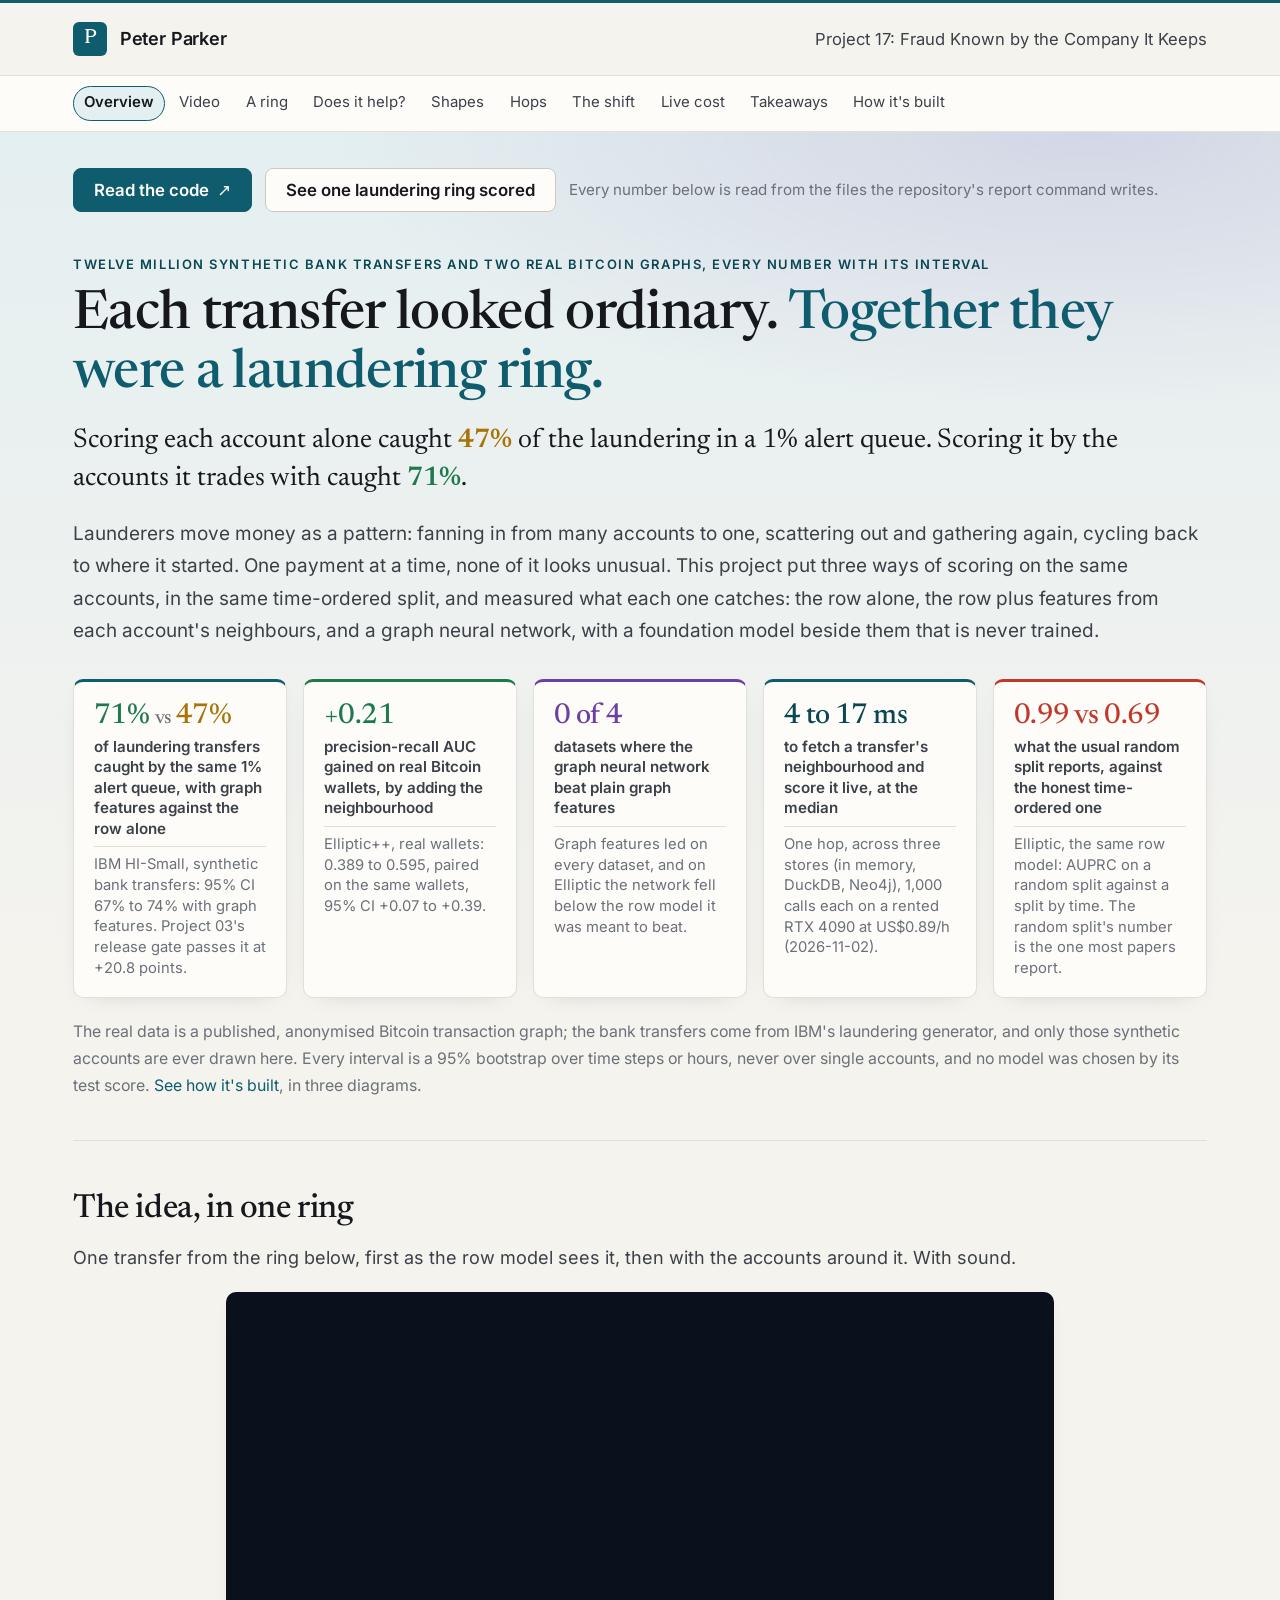
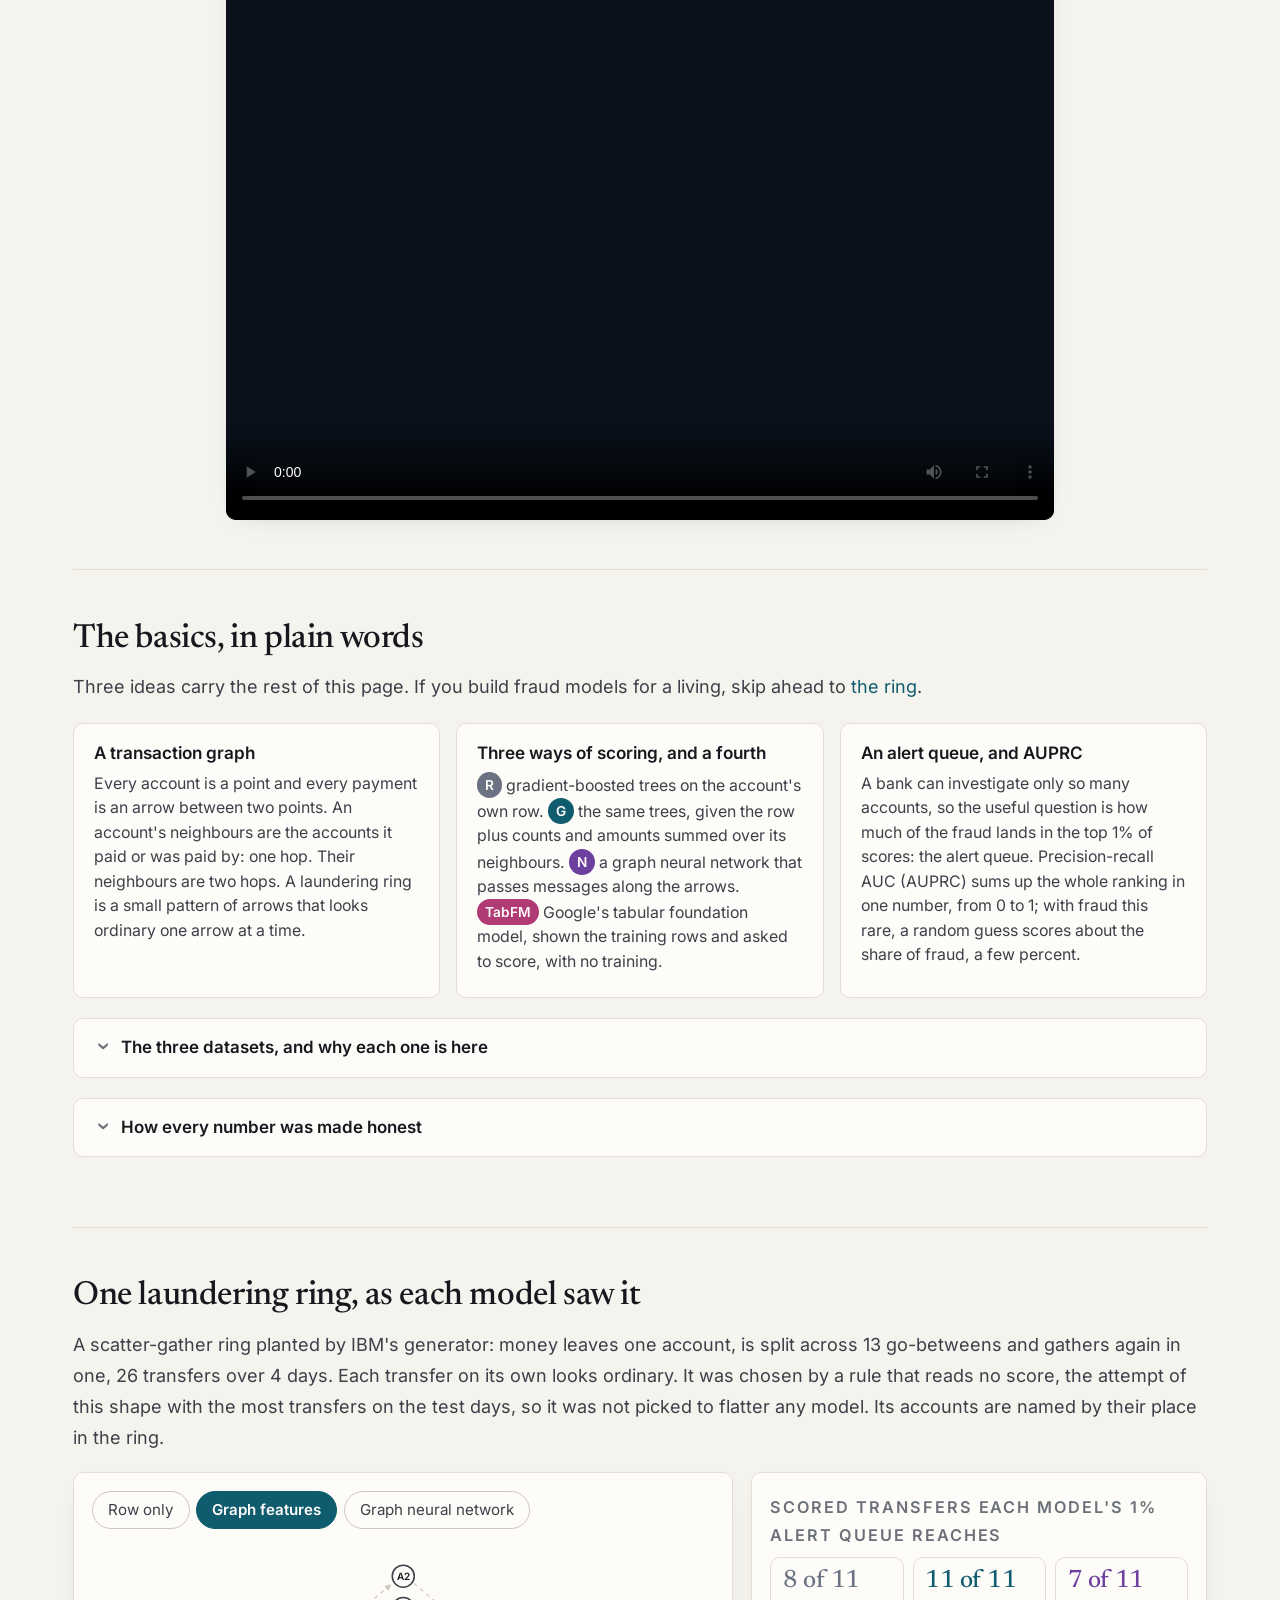
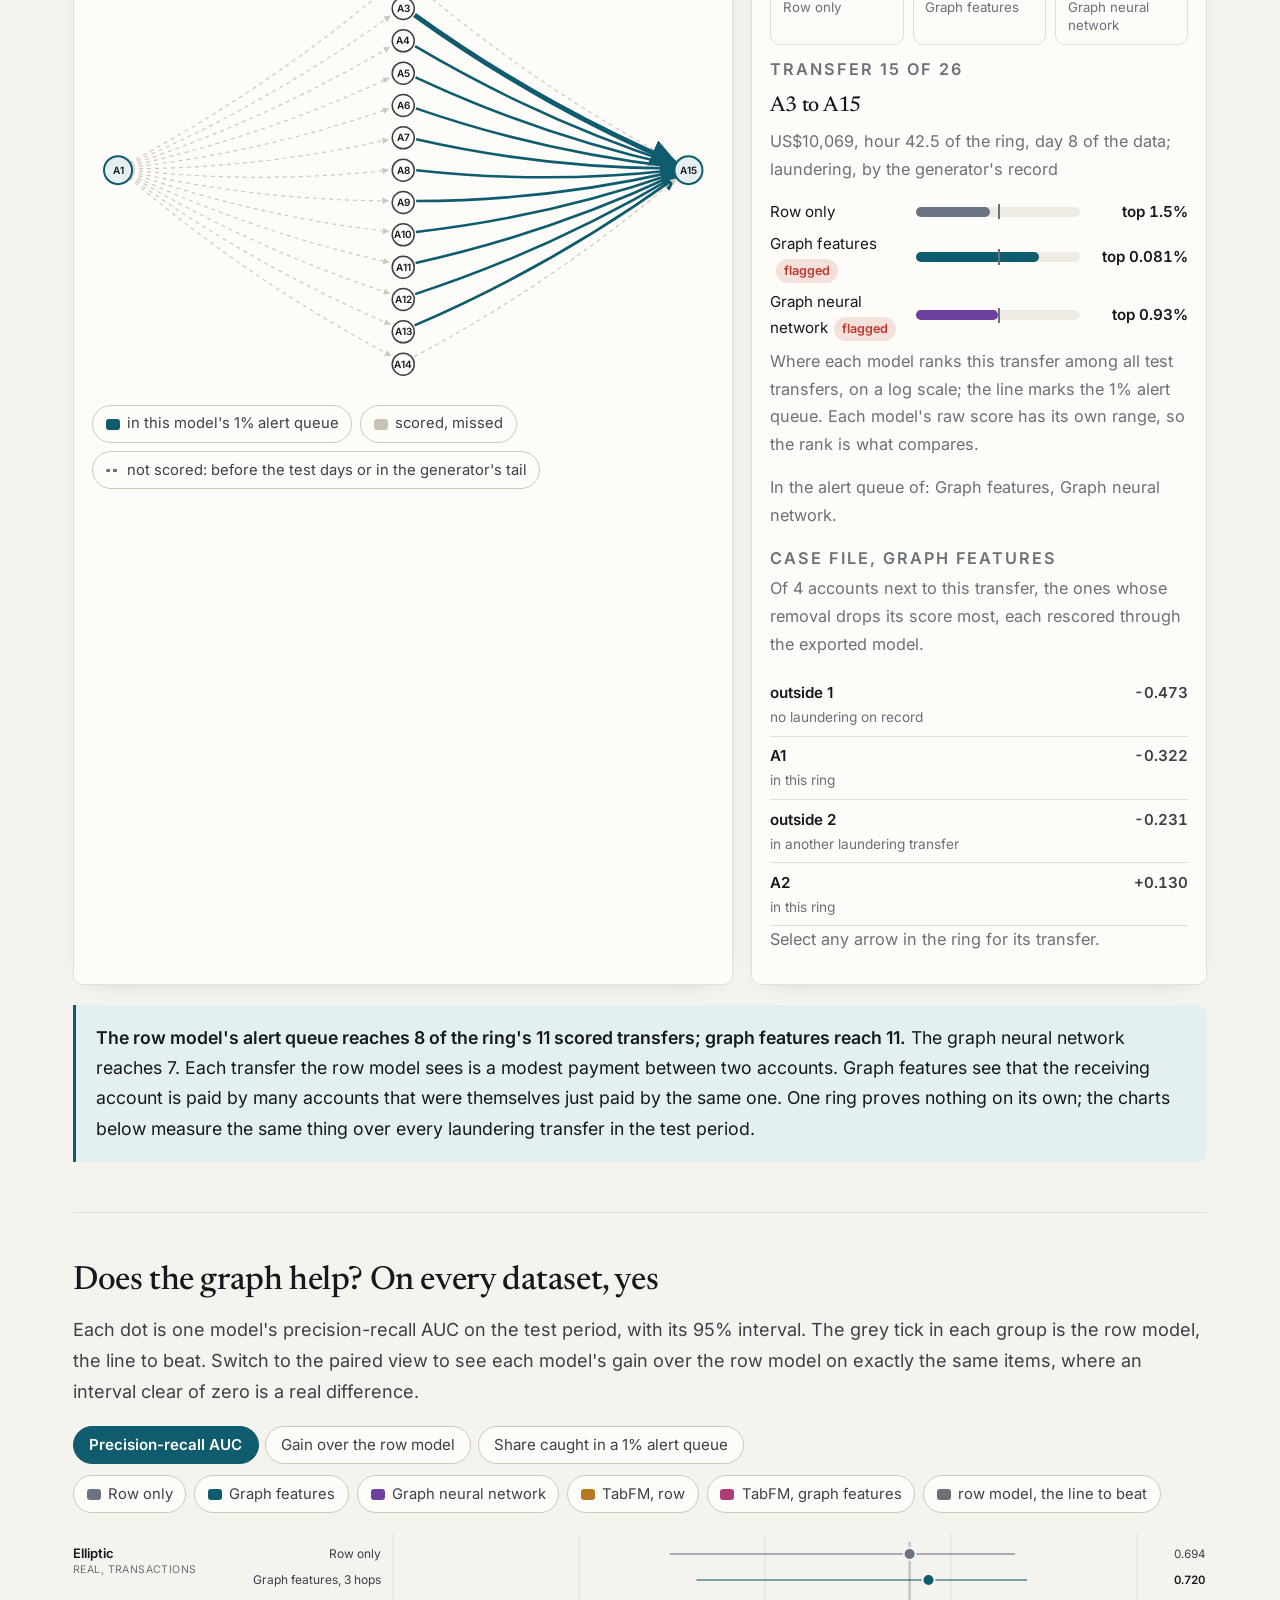
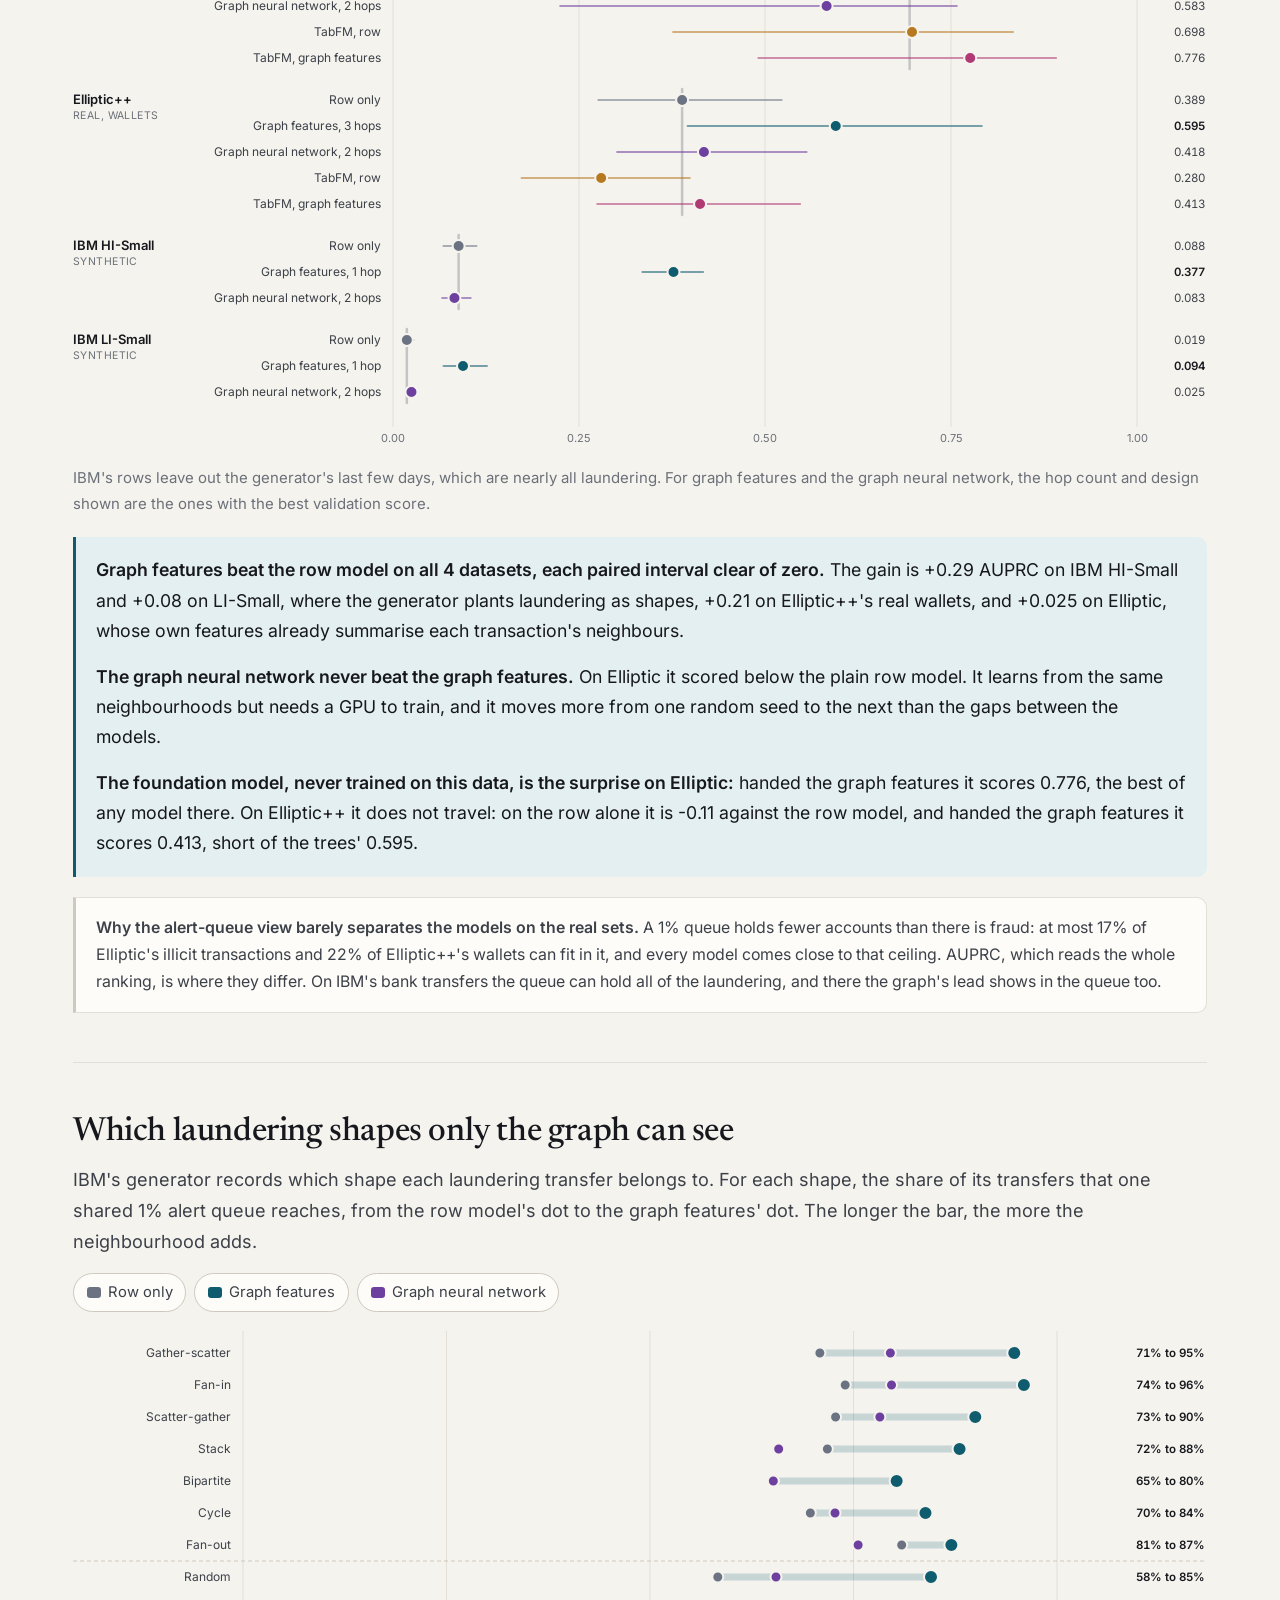
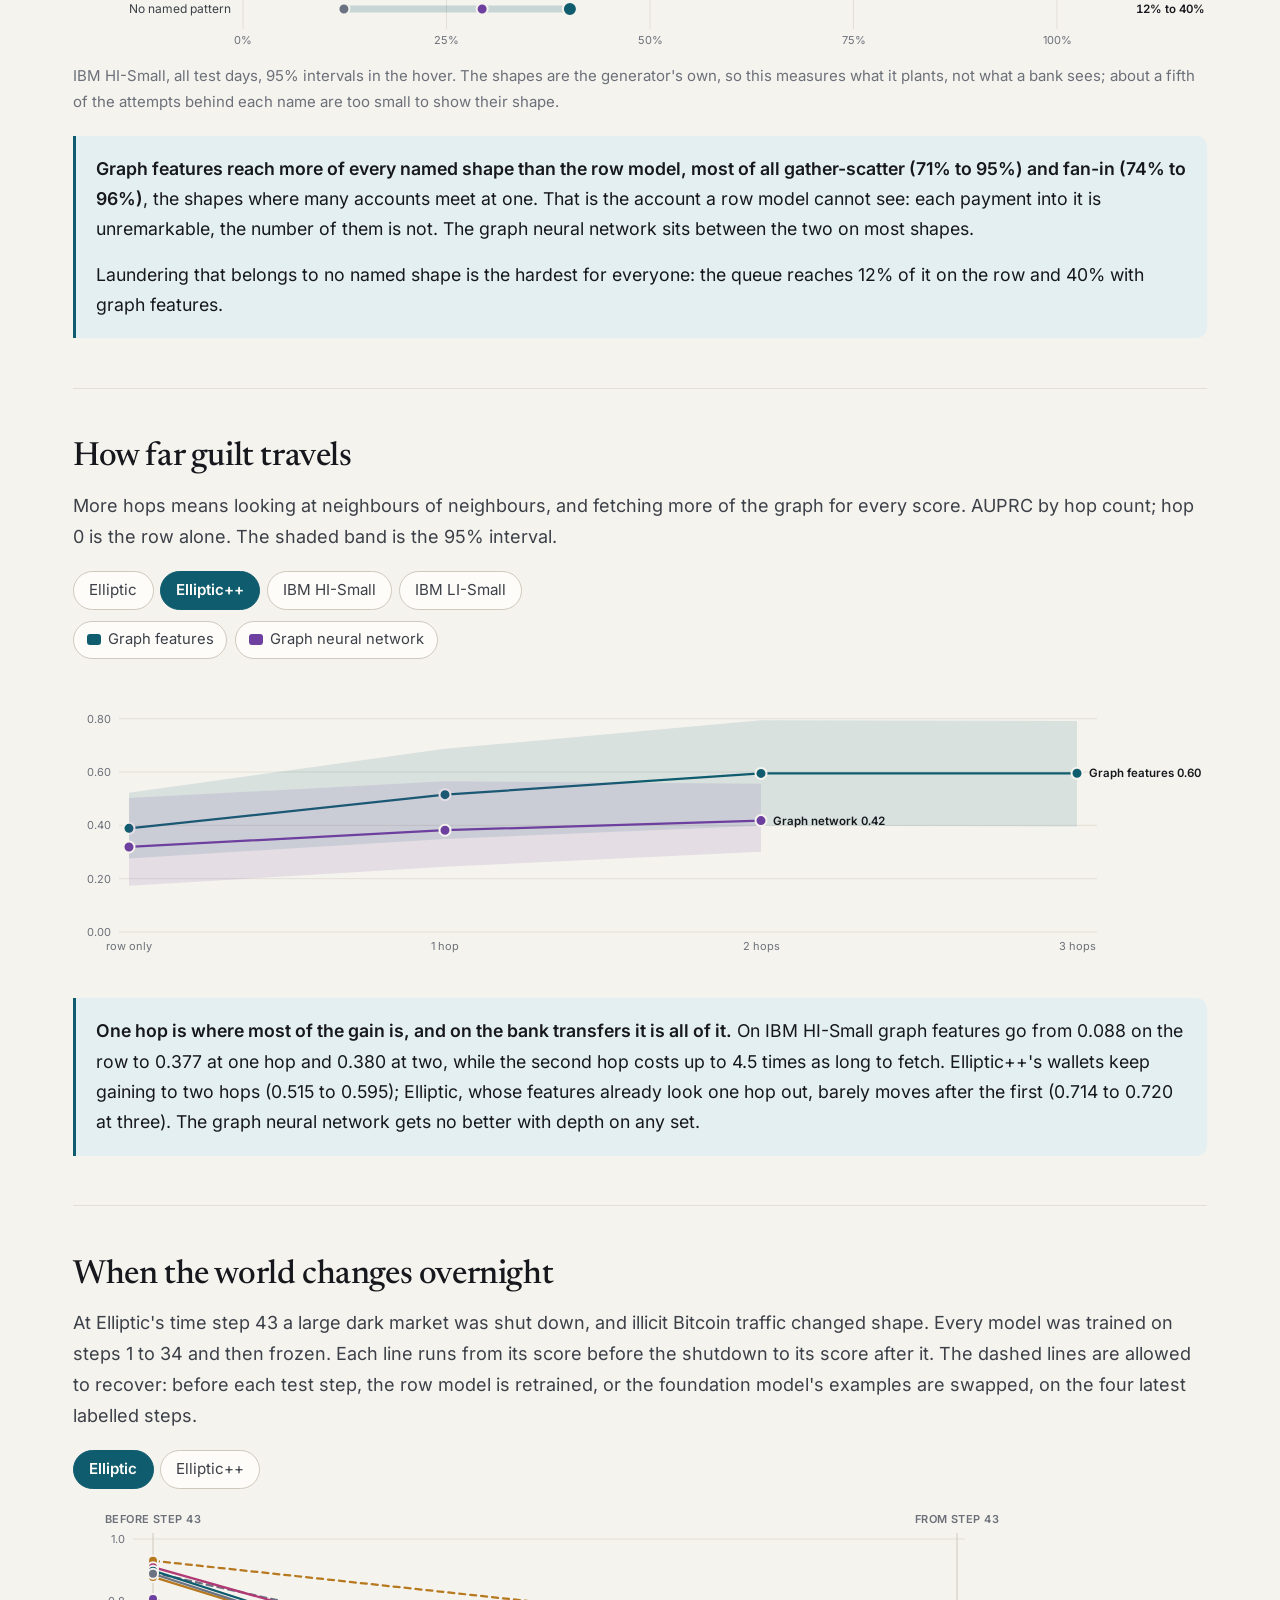
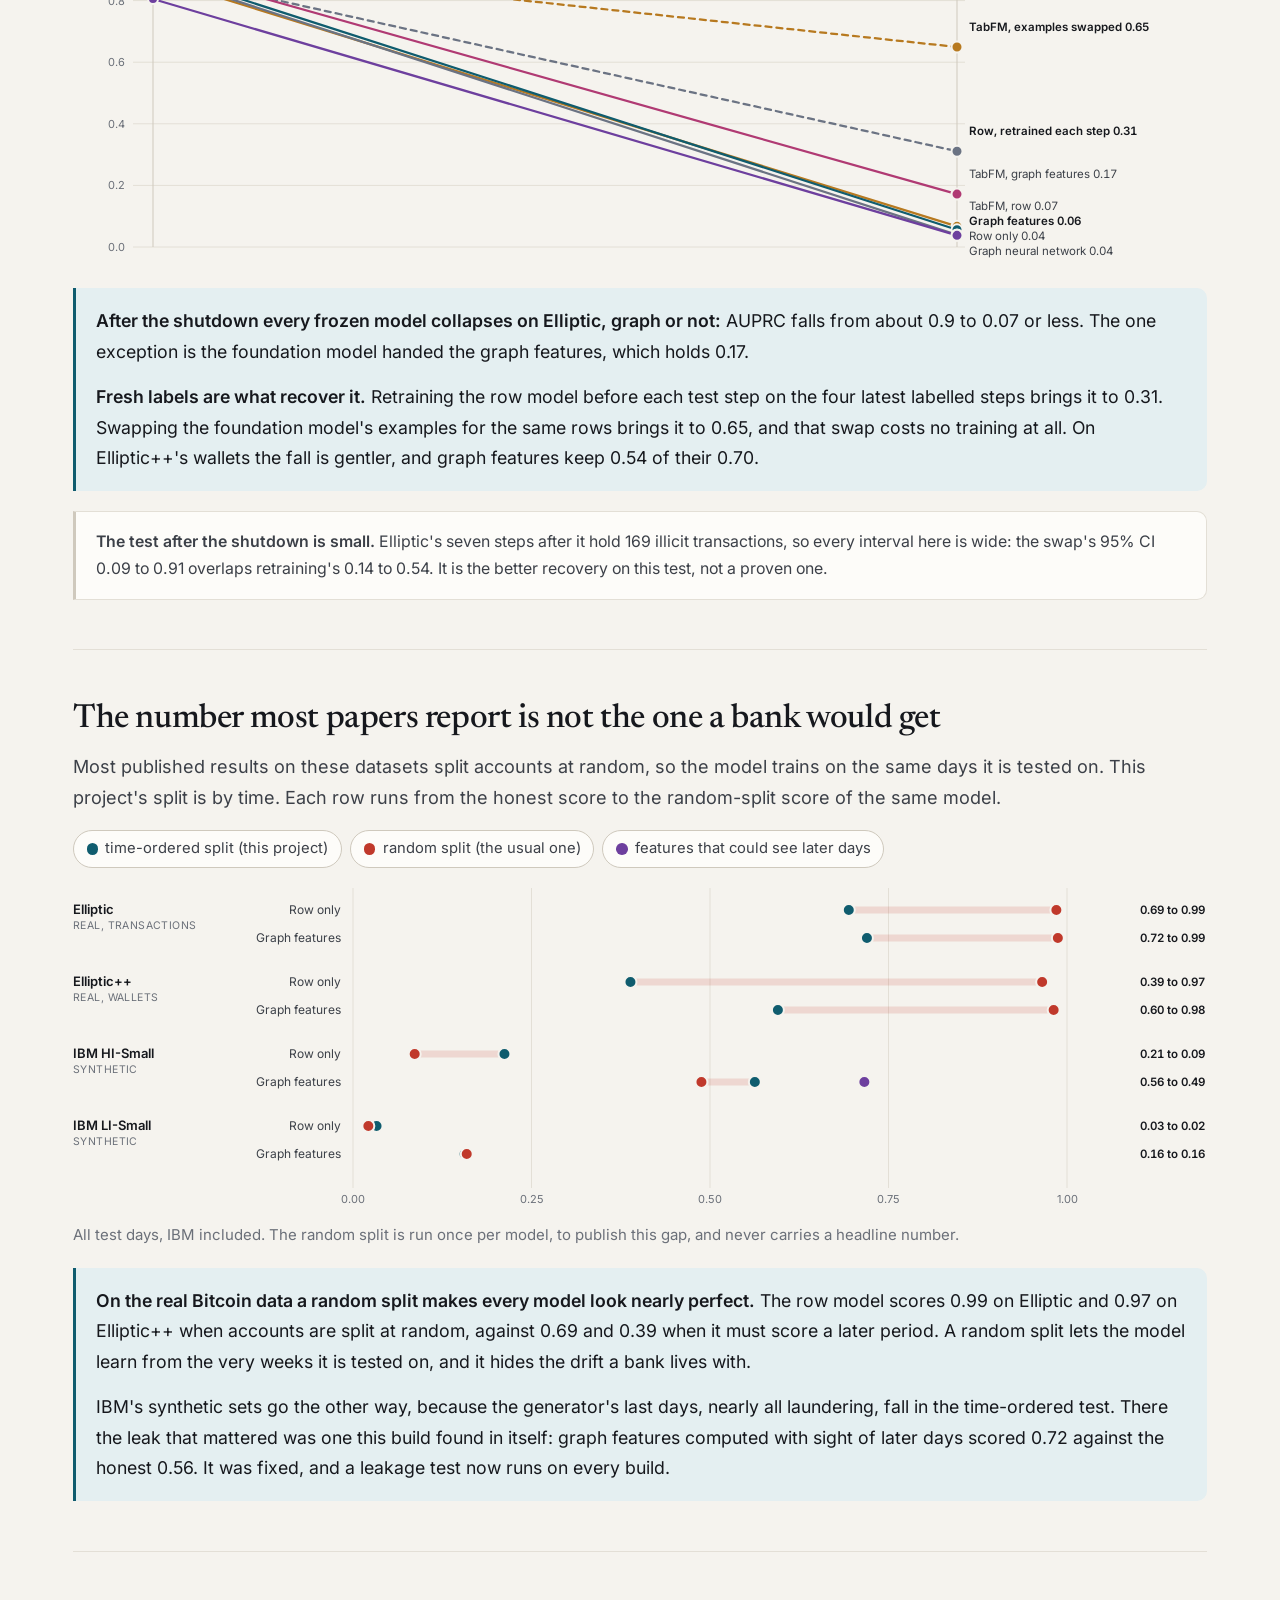
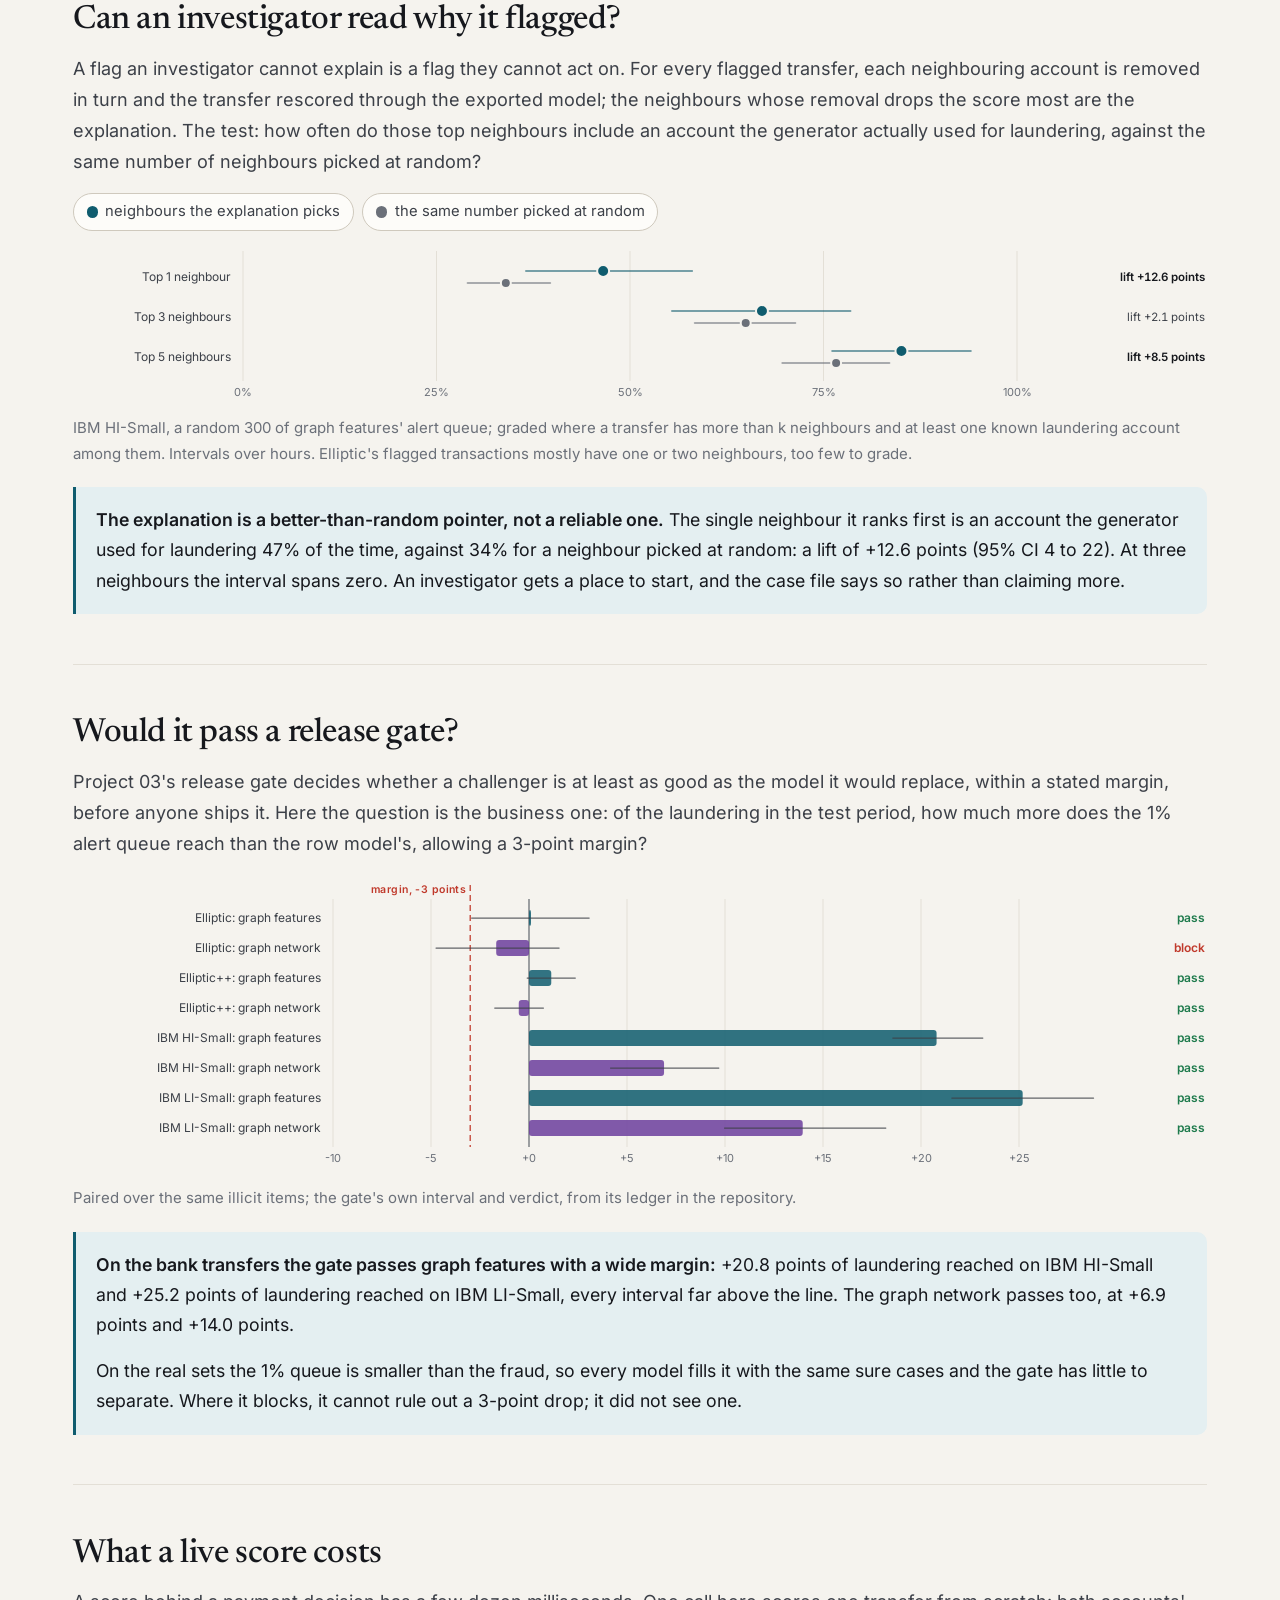
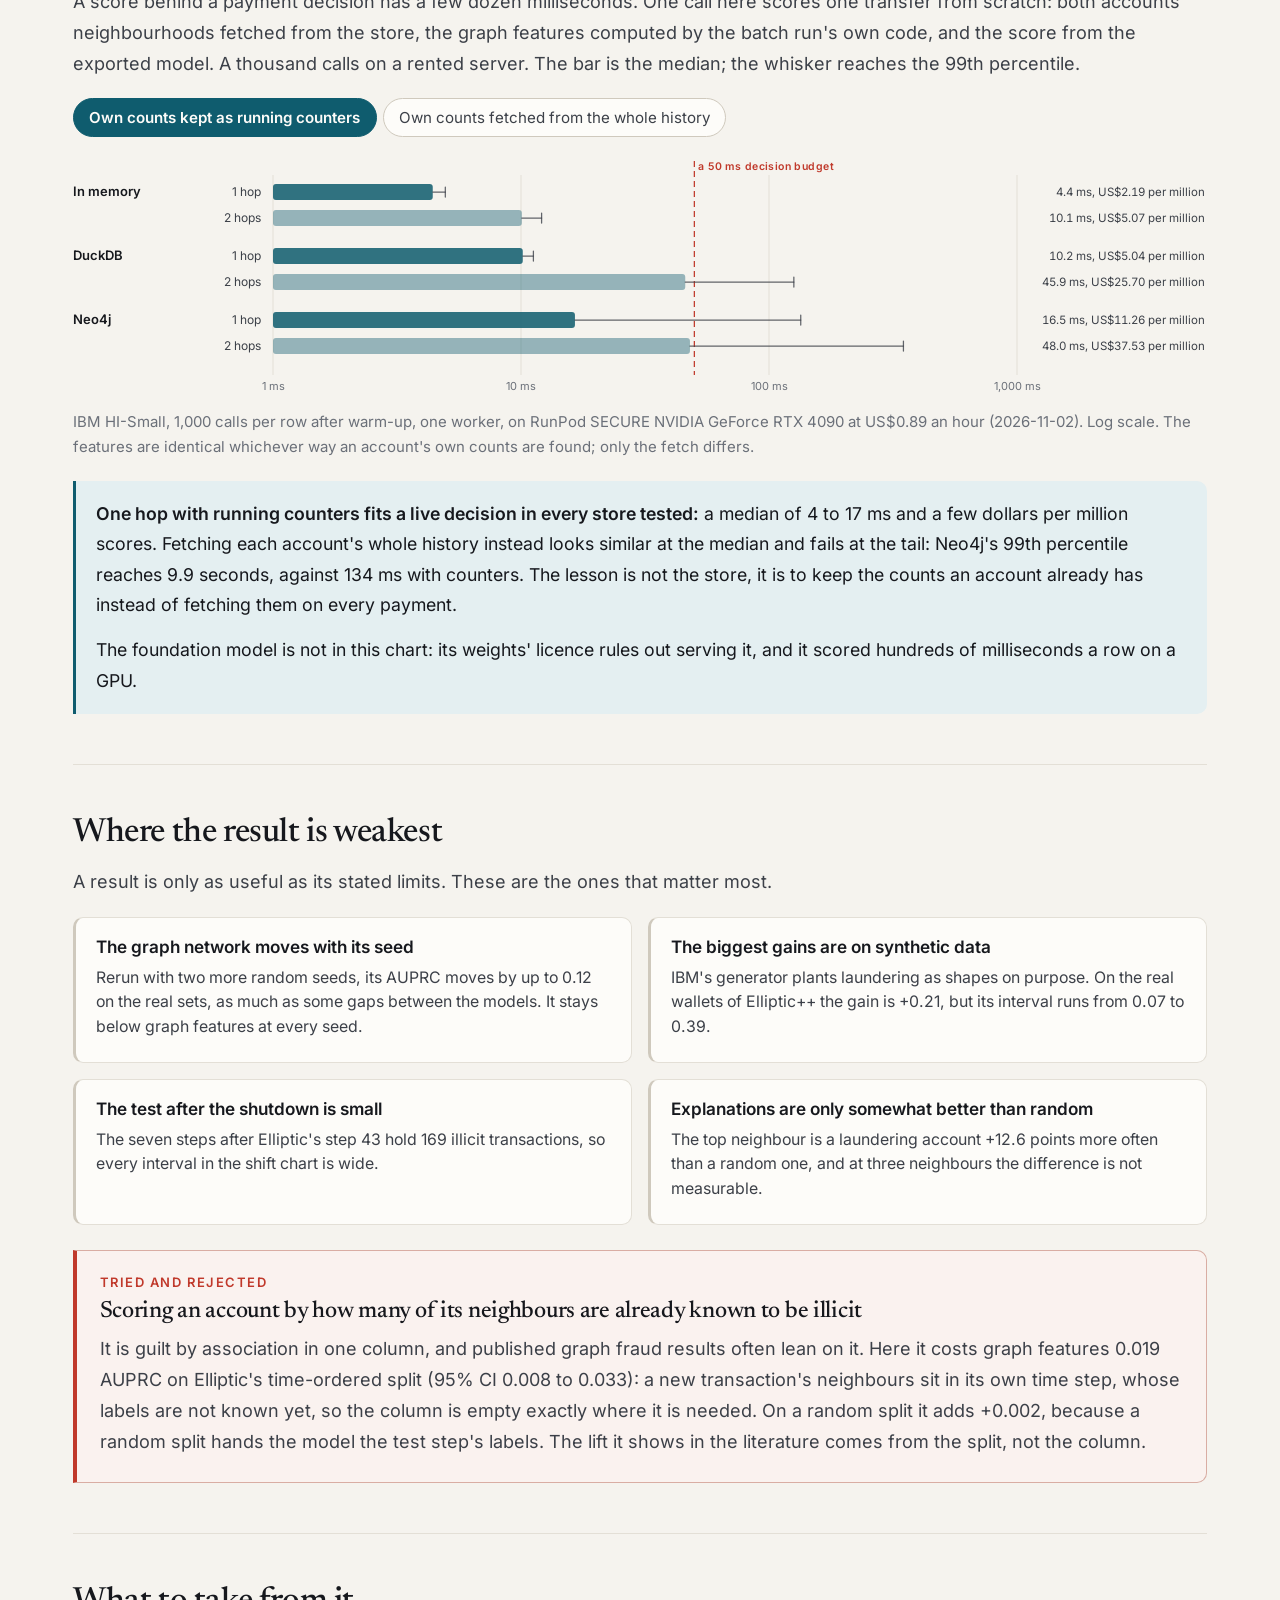
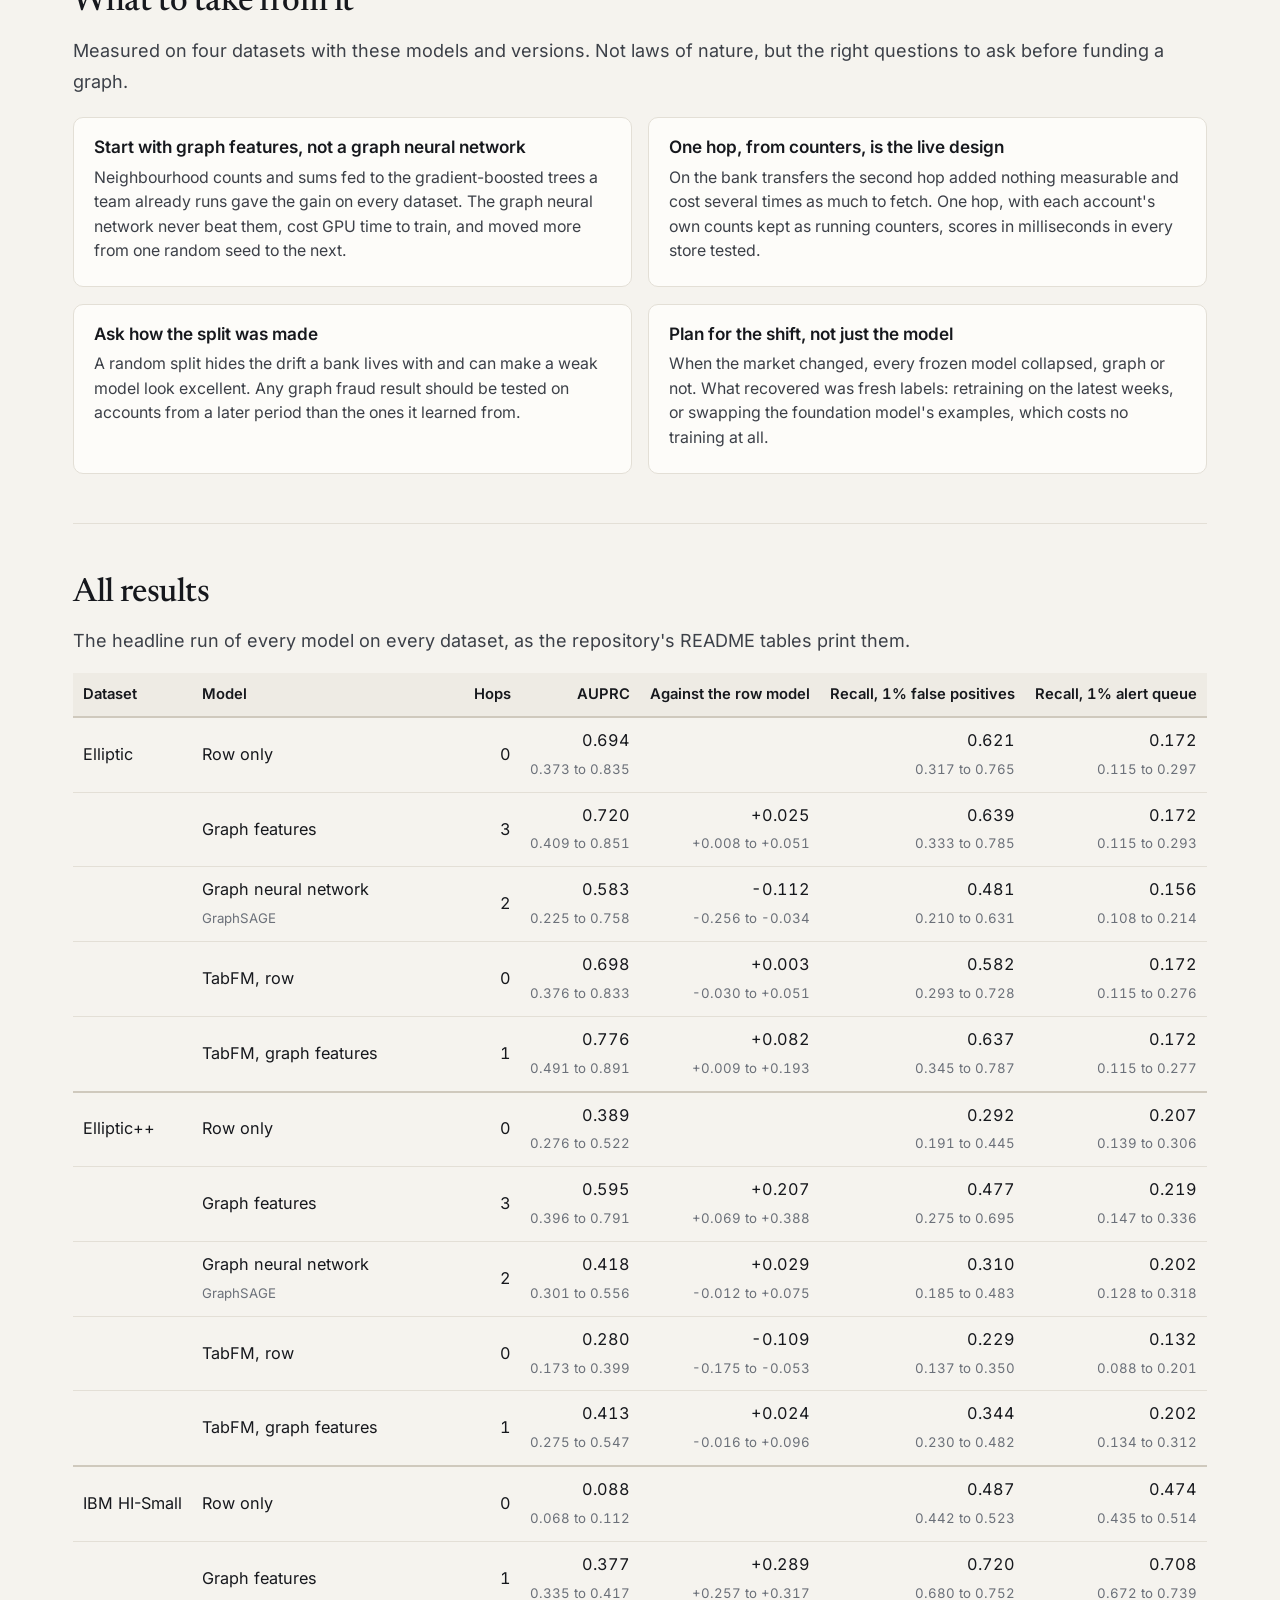
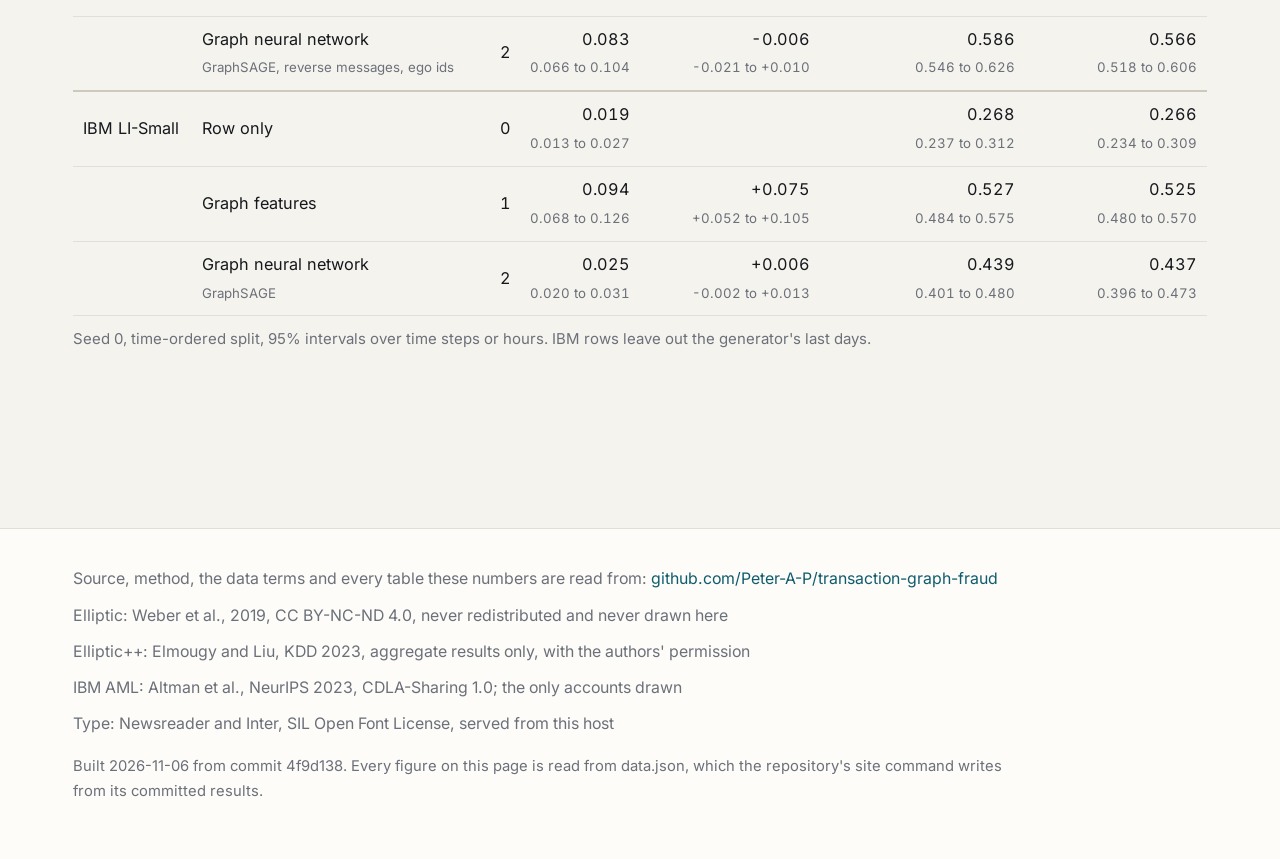
==== commit 03e4232f: "Link preview: og.png, a 1200 x 630 card in the portfolio's style, and the Open Graph and Twitter tag" ====
--- a/site/index.html
+++ b/site/index.html
@@ -5,6 +5,16 @@
 <meta name="viewport" content="width=device-width, initial-scale=1">
 <title>Fraud Known by the Company It Keeps: when scoring the neighbourhood beats scoring the account</title>
 <meta name="description" content="Three ways of scoring money laundering on two real Bitcoin graphs and twelve million synthetic bank transfers: the row alone, graph features, and a graph neural network, with a tabular foundation model beside them. Which laundering shapes each one catches, how many hops of neighbours pay, what happens when the world shifts, and what a live score costs. Every number carries a 95% interval and is reproducible from the repository.">
+<meta property="og:type" content="website">
+<meta property="og:site_name" content="Peter Parker">
+<meta property="og:url" content="https://graph.peterparker.ca/">
+<meta property="og:title" content="Fraud Known by the Company It Keeps">
+<meta property="og:description" content="Three ways of scoring money laundering on two real Bitcoin graphs and twelve million synthetic bank transfers: the row alone, graph features, and a graph neural network, with a tabular foundation model beside them. Which laundering shapes each one catches, how many hops of neighbours pay, what happens when the world shifts, and what a live score costs. Every number carries a 95% interval and is reproducible from the repository.">
+<meta property="og:image" content="https://graph.peterparker.ca/og.png">
+<meta property="og:image:width" content="1200">
+<meta property="og:image:height" content="630">
+<meta property="og:image:alt" content="Fraud known by the company it keeps.">
+<meta name="twitter:card" content="summary_large_image">
 <link rel="stylesheet" href="style.css">
 </head>
 <body>
--- a/site/style.css
+++ b/site/style.css
@@ -967,9 +967,12 @@
 .arrow-on { fill: var(--c); }
 .arrow-off { fill: var(--miss); }
 .arrow-un { fill: var(--line-2); }
-.score-row { display: grid; grid-template-columns: 7.5rem 1fr 3.4rem; align-items: center; gap: 0.6rem; font-size: 0.84rem; margin: 0.35rem 0; }
+.score-row { display: grid; grid-template-columns: 7.5rem 1fr 5.4rem; align-items: center; gap: 0.6rem; font-size: 0.84rem; margin: 0.35rem 0; }
 .score-bar { height: 0.55rem; border-radius: 999px; background: var(--line-soft); overflow: hidden; }
 .score-bar > span { display: block; height: 100%; border-radius: 999px; background: var(--c); }
+/* The rank bar: a line at the middle marks the 1% alert queue (the log scale's midpoint). */
+.score-bar.rank { position: relative; overflow: visible; }
+.score-bar.rank::after { content: ""; position: absolute; left: 50%; top: -0.15rem; bottom: -0.15rem; width: 2px; background: var(--ink-faint); }
 .score-row .num { text-align: right; font-variant-numeric: tabular-nums; color: var(--ink); font-weight: 600; }
 .flag-pill { display: inline-block; font-size: 0.7rem; font-weight: 600; padding: 0 0.45rem; border-radius: 999px; background: color-mix(in srgb, var(--warn) 14%, transparent); color: var(--warn); margin-left: 0.3rem; line-height: 1.3rem; }
 .caught { display: grid; grid-template-columns: repeat(3, 1fr); gap: 0.5rem; margin: 0.4rem 0 0.4rem; }
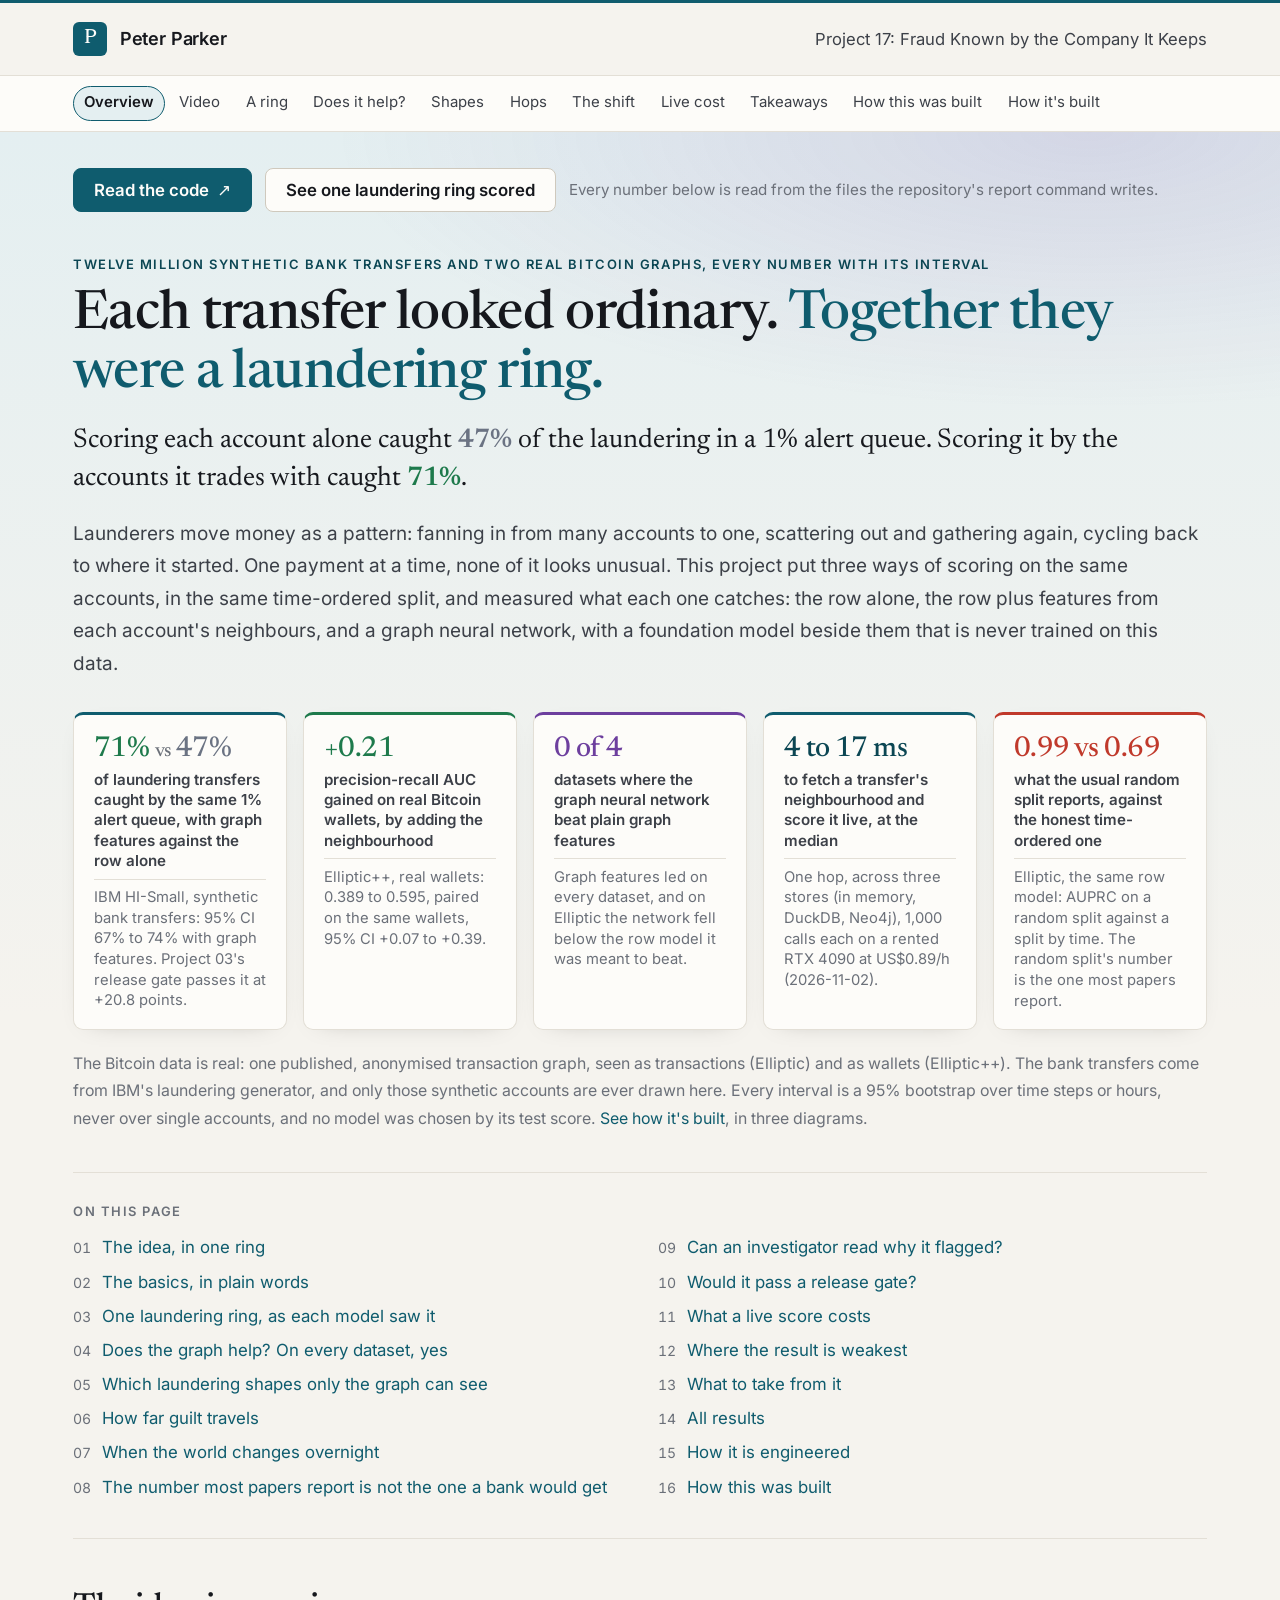
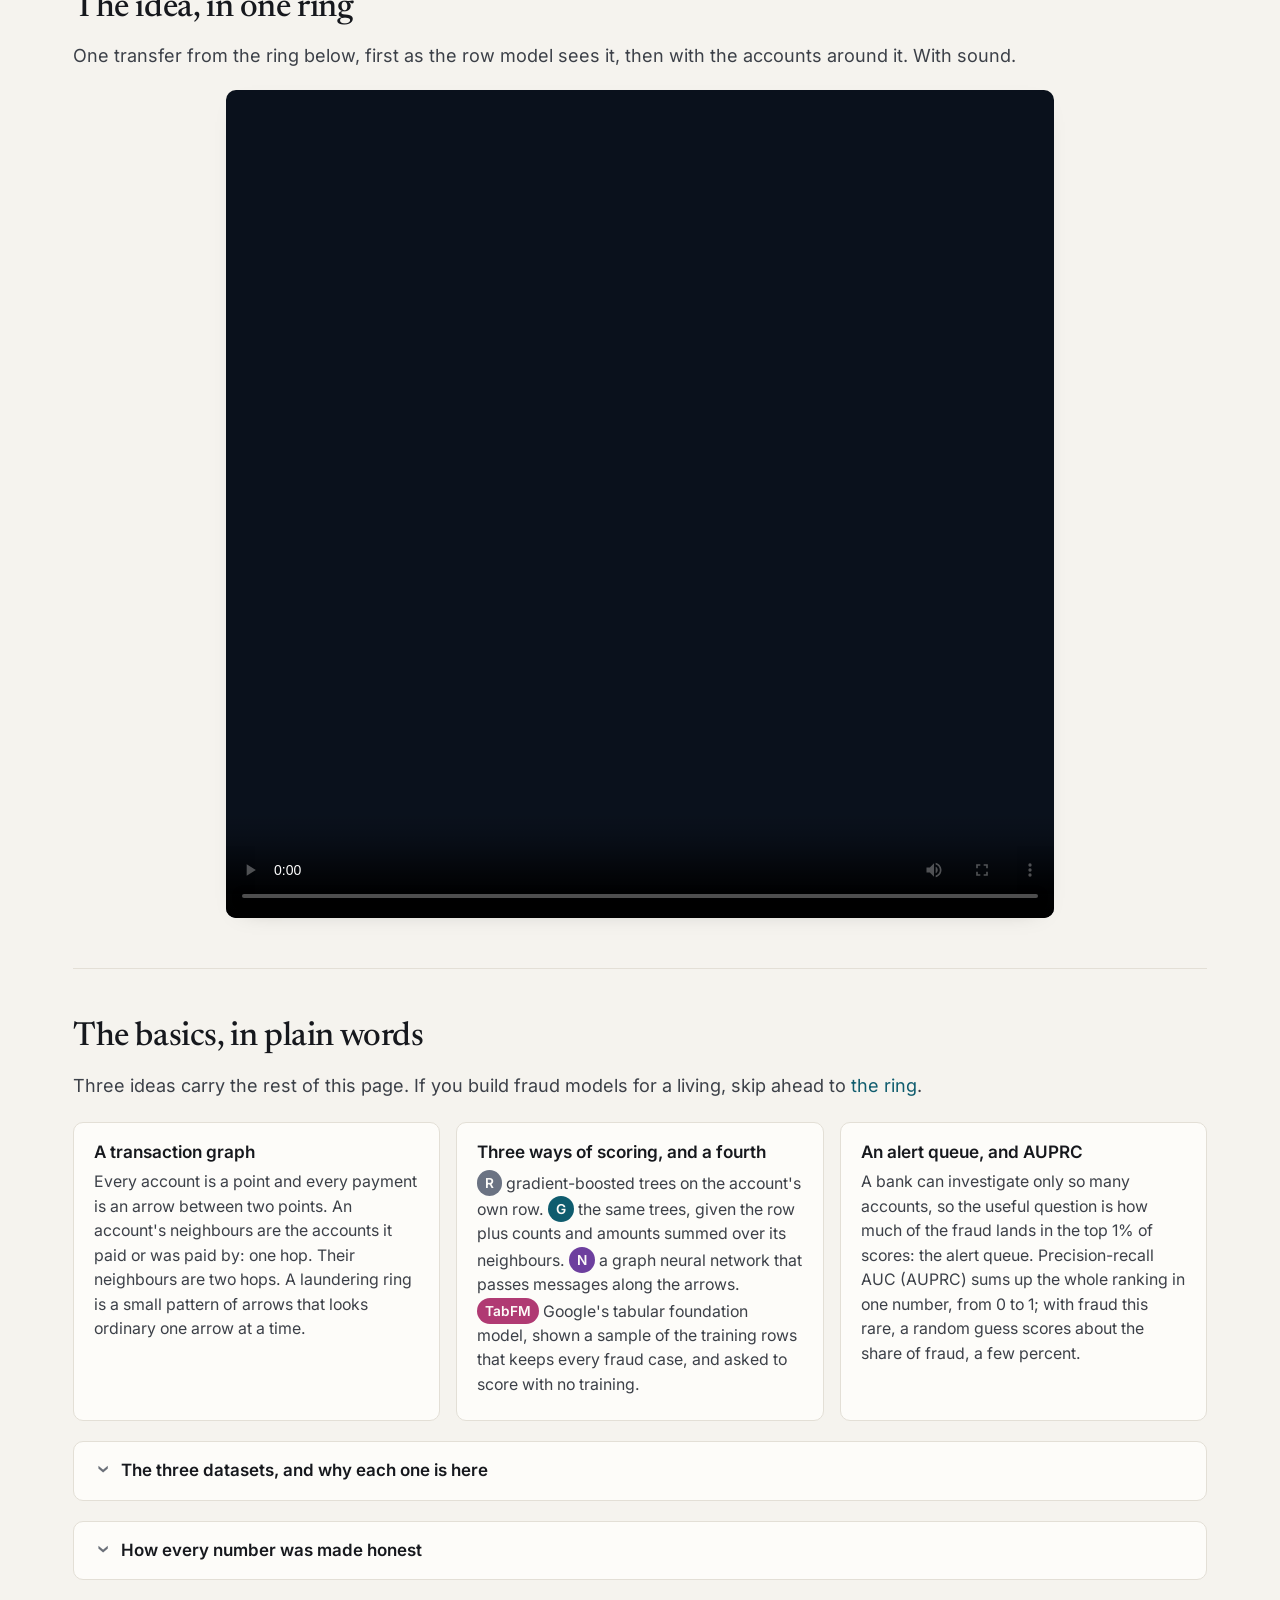
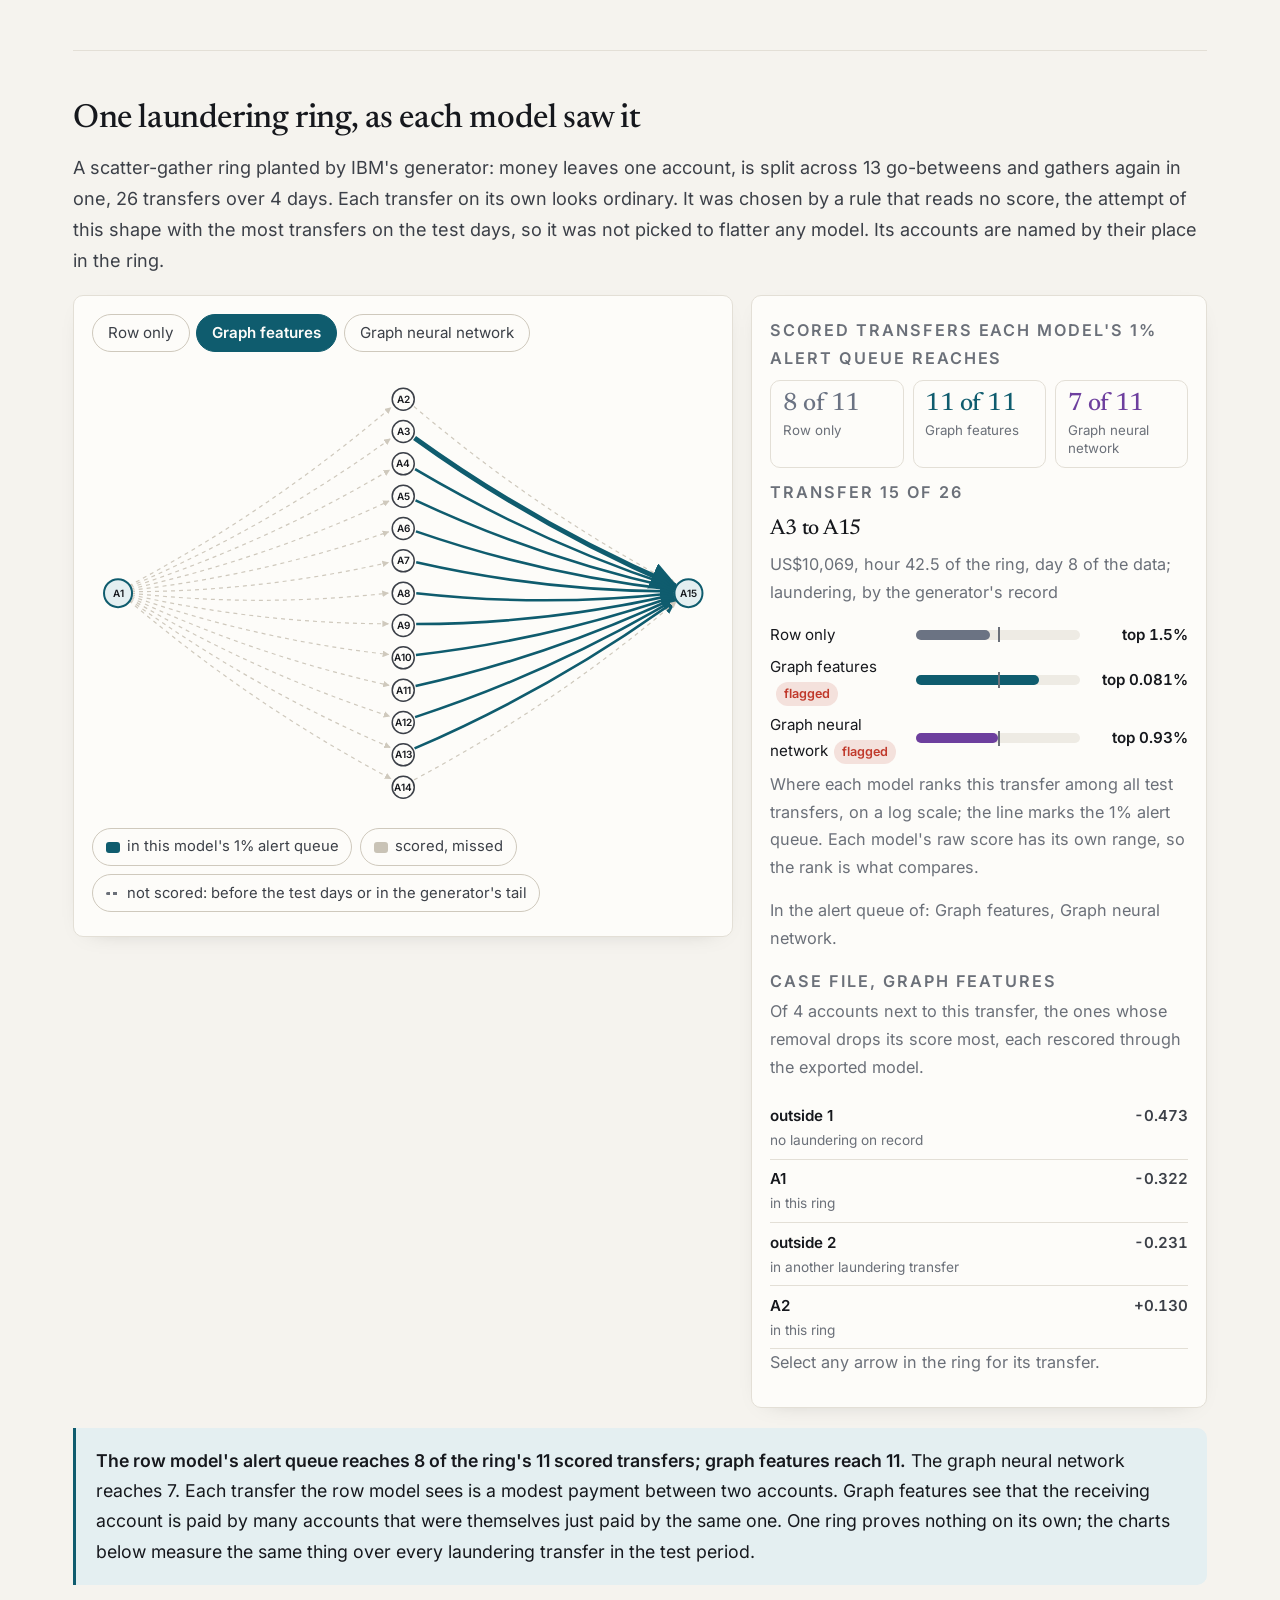
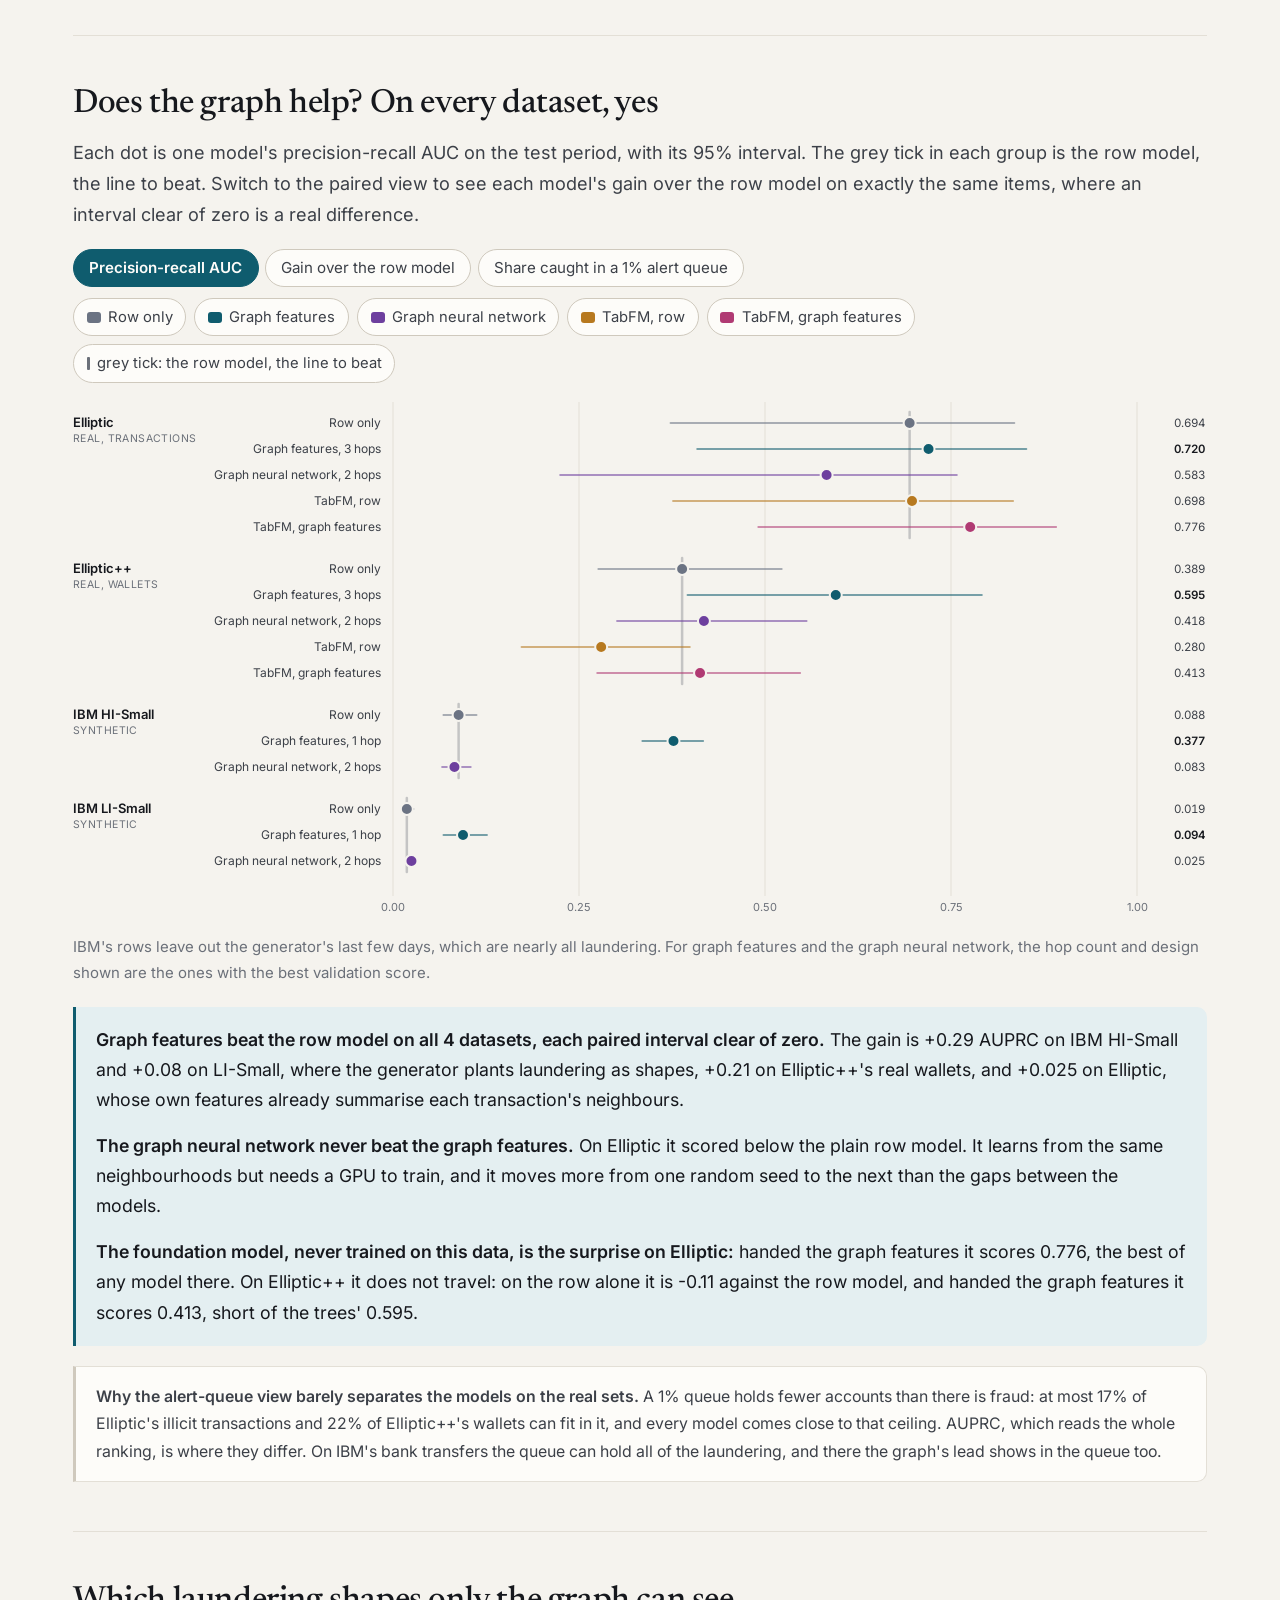
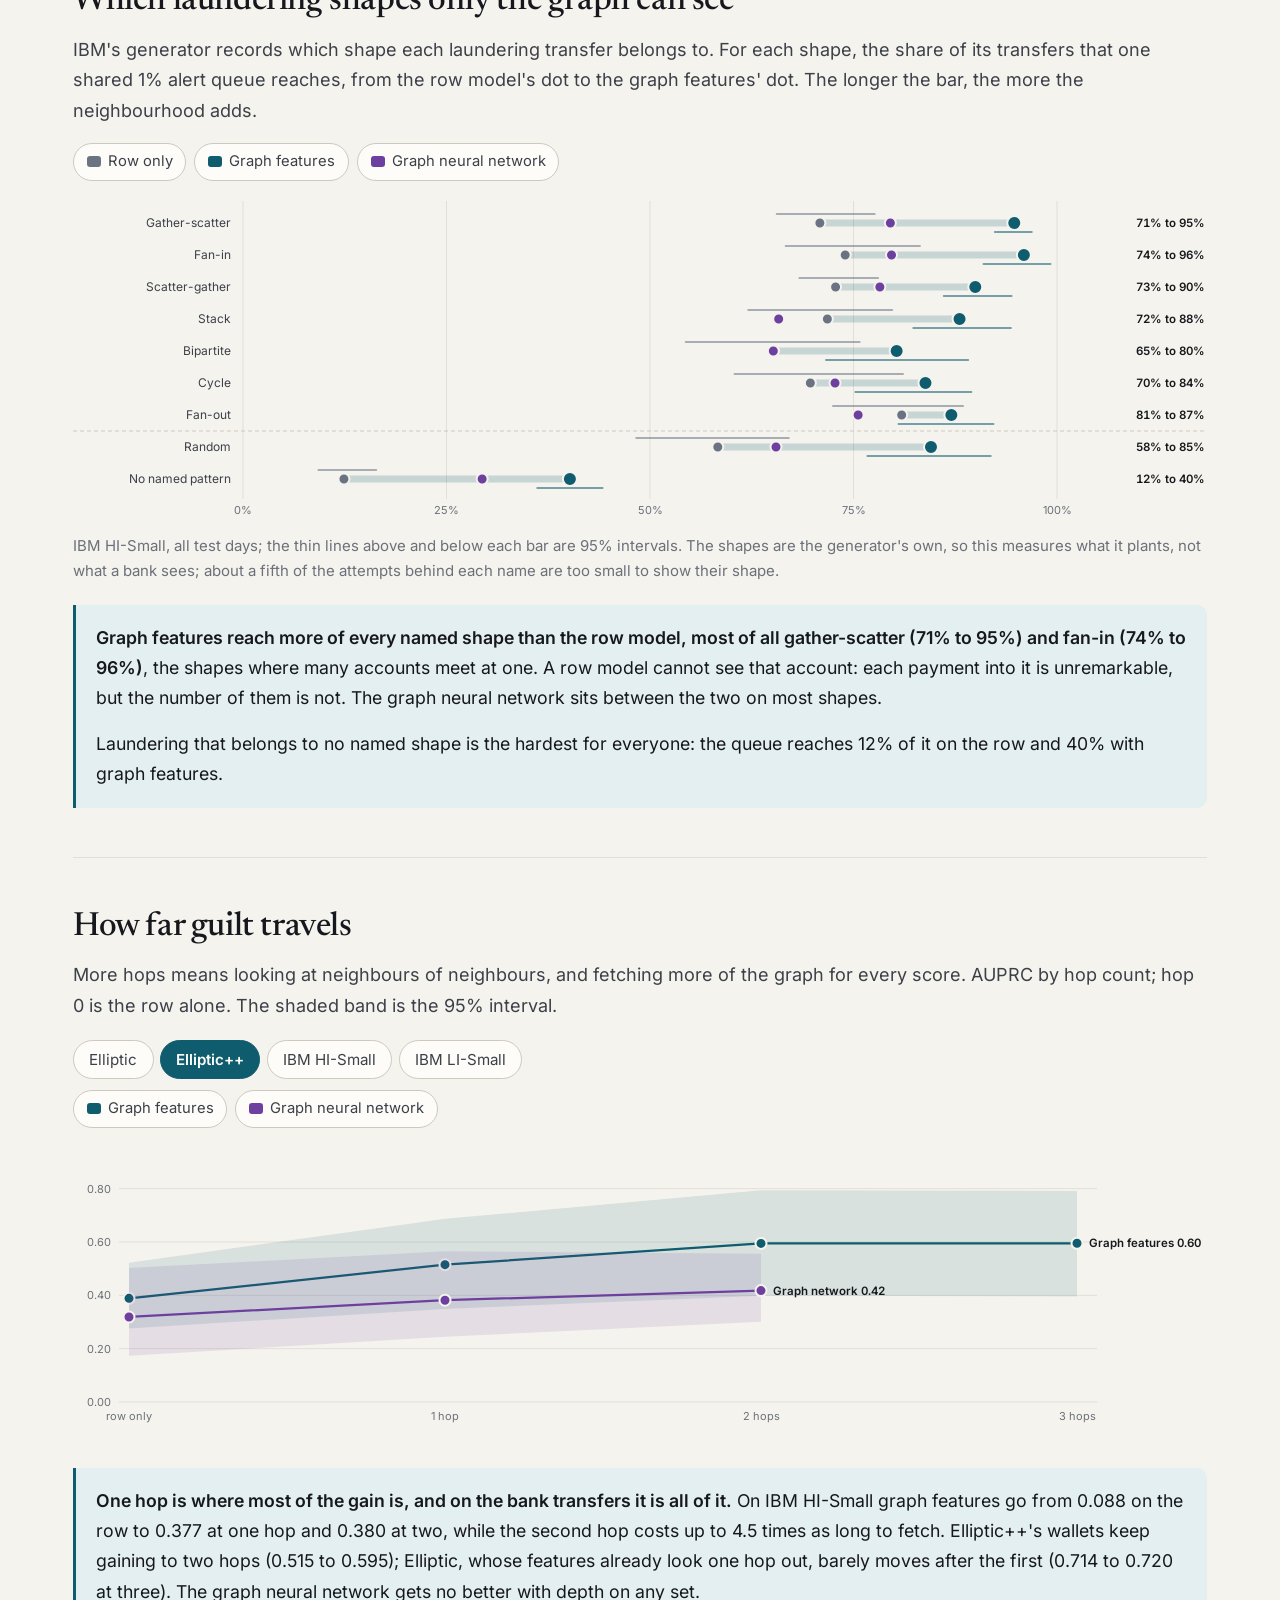
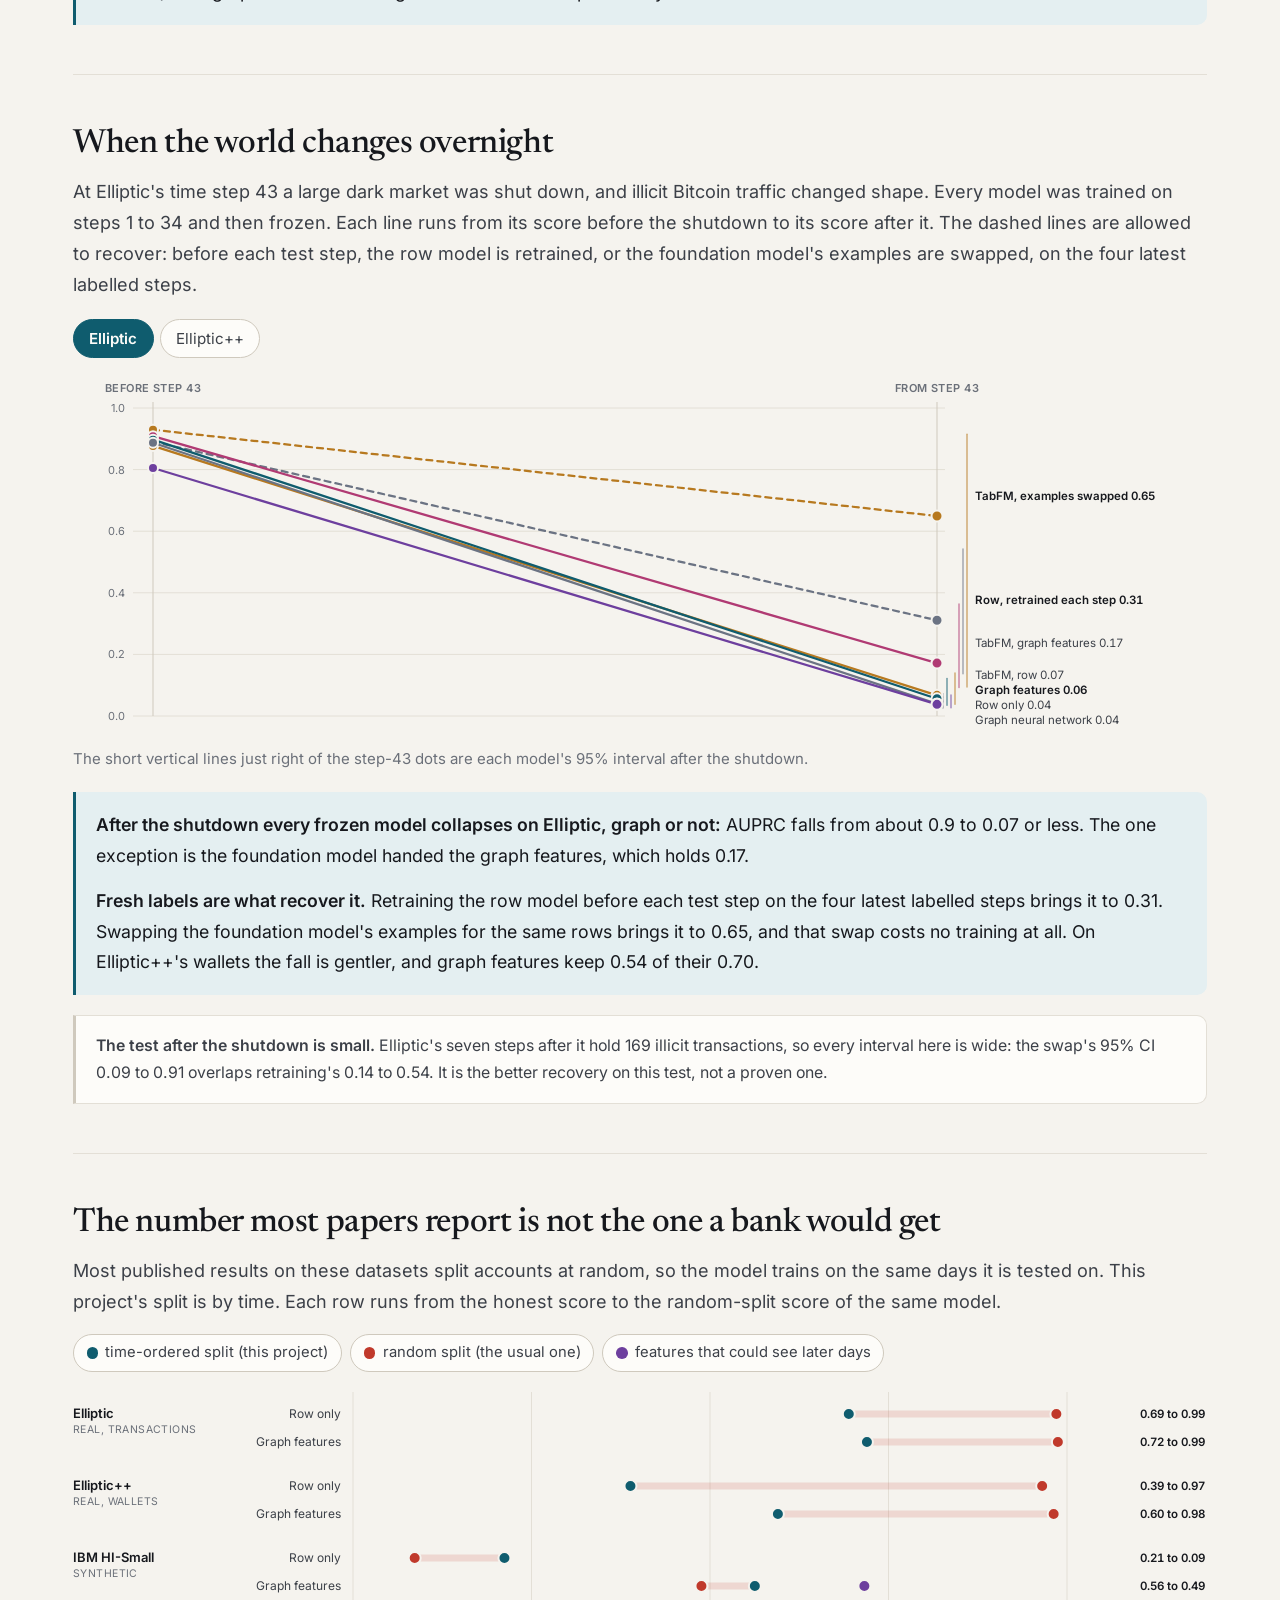
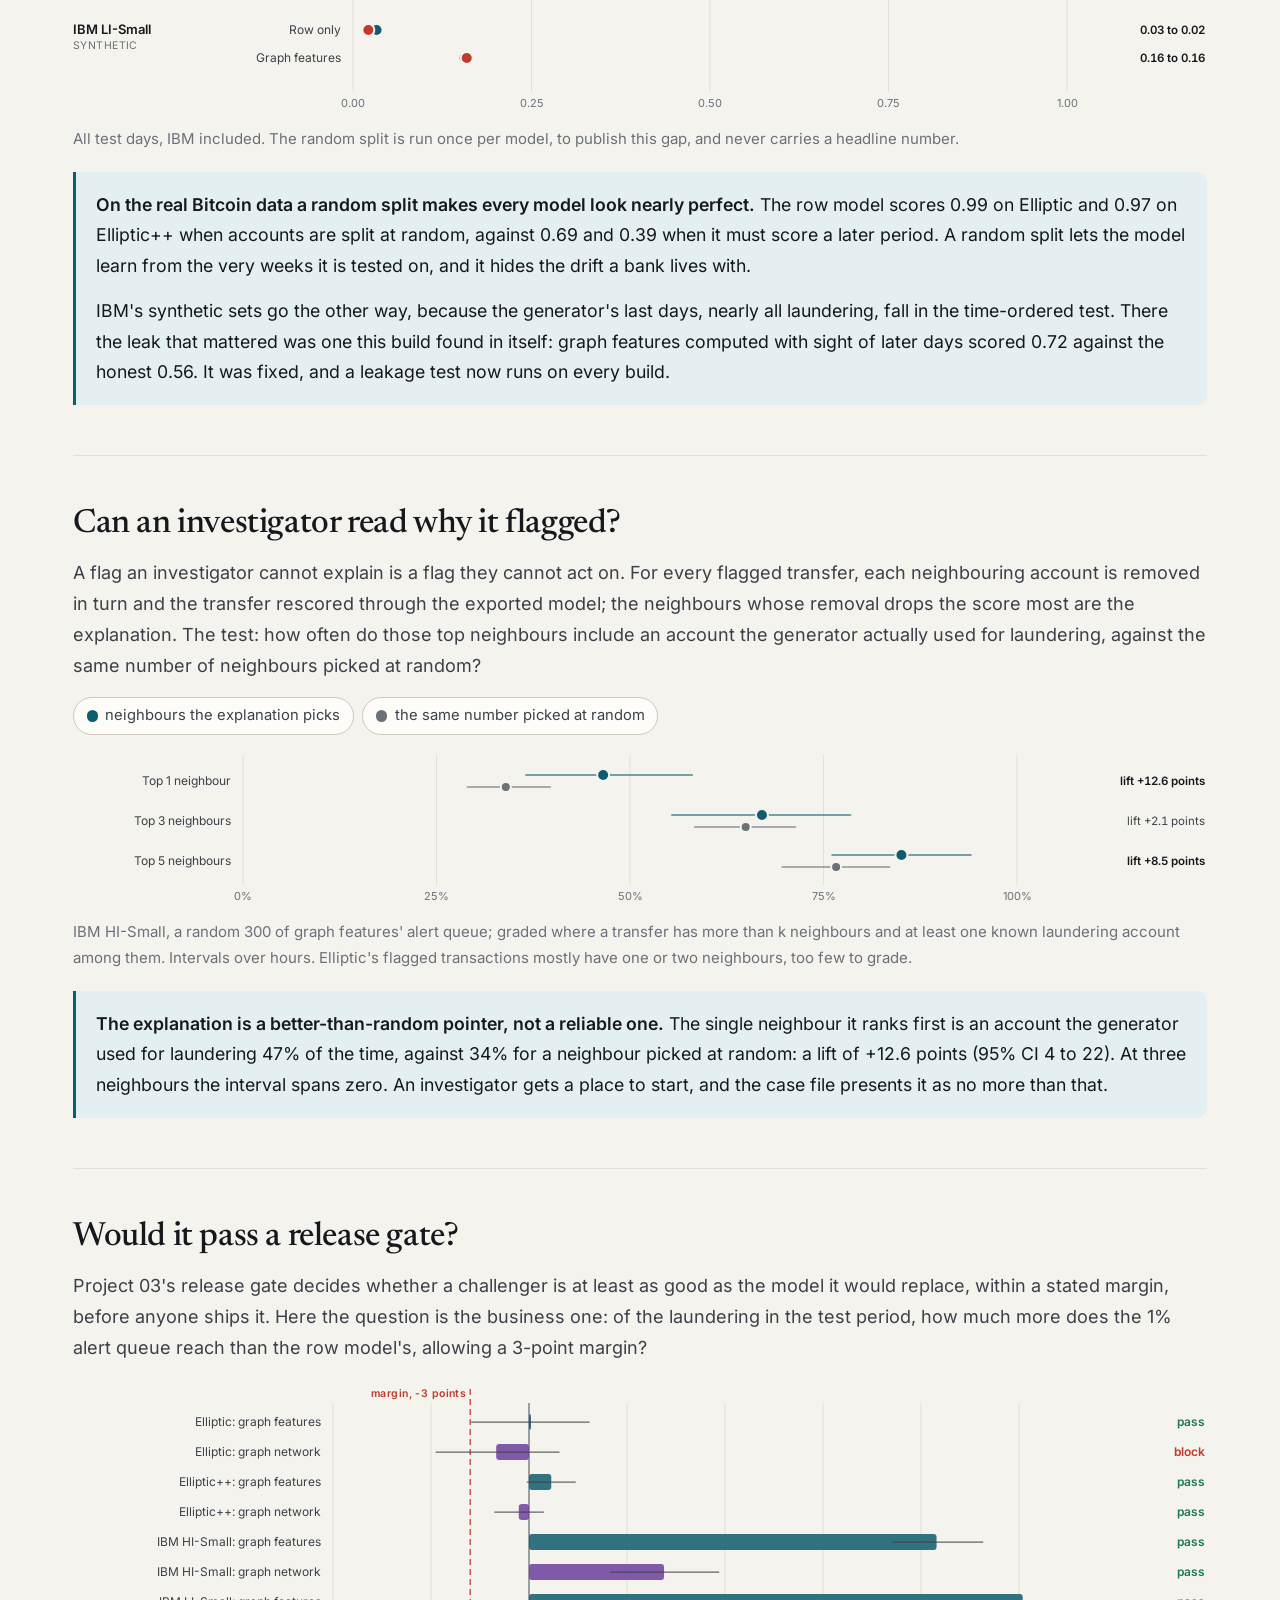
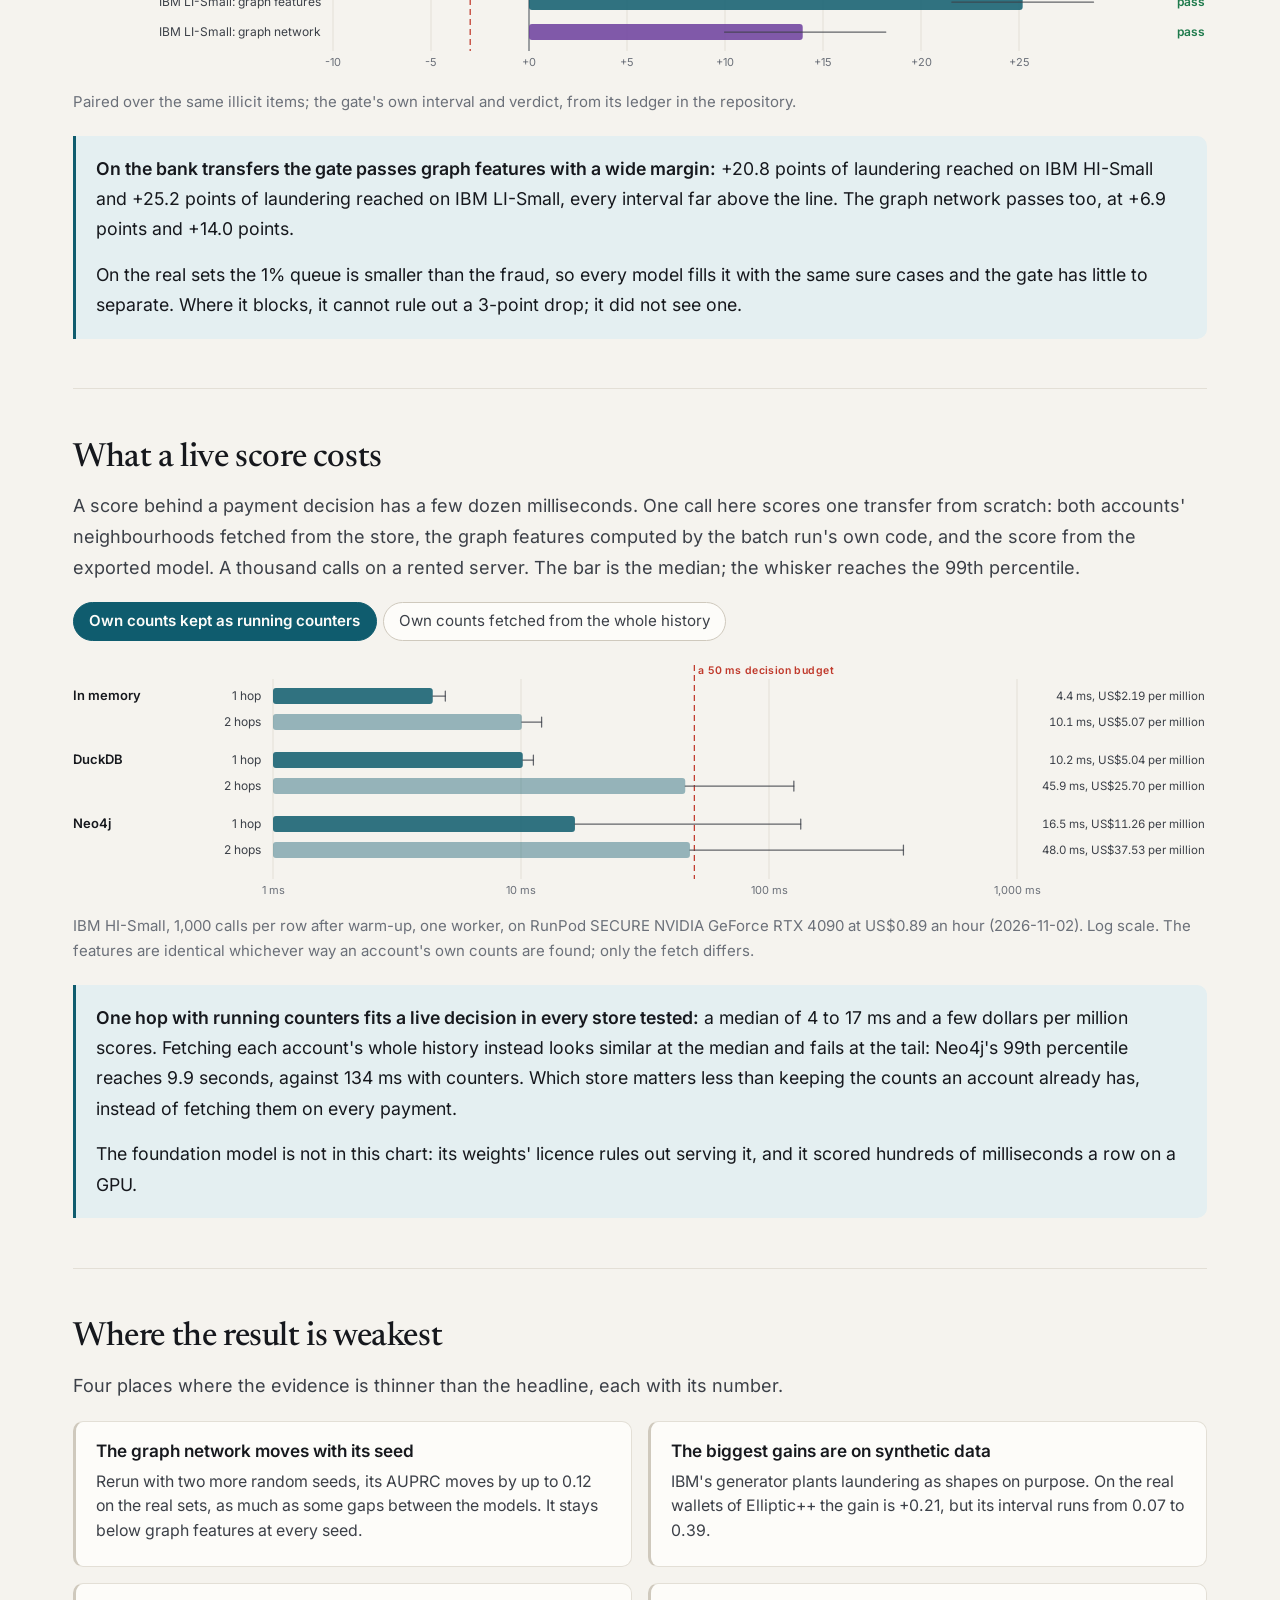
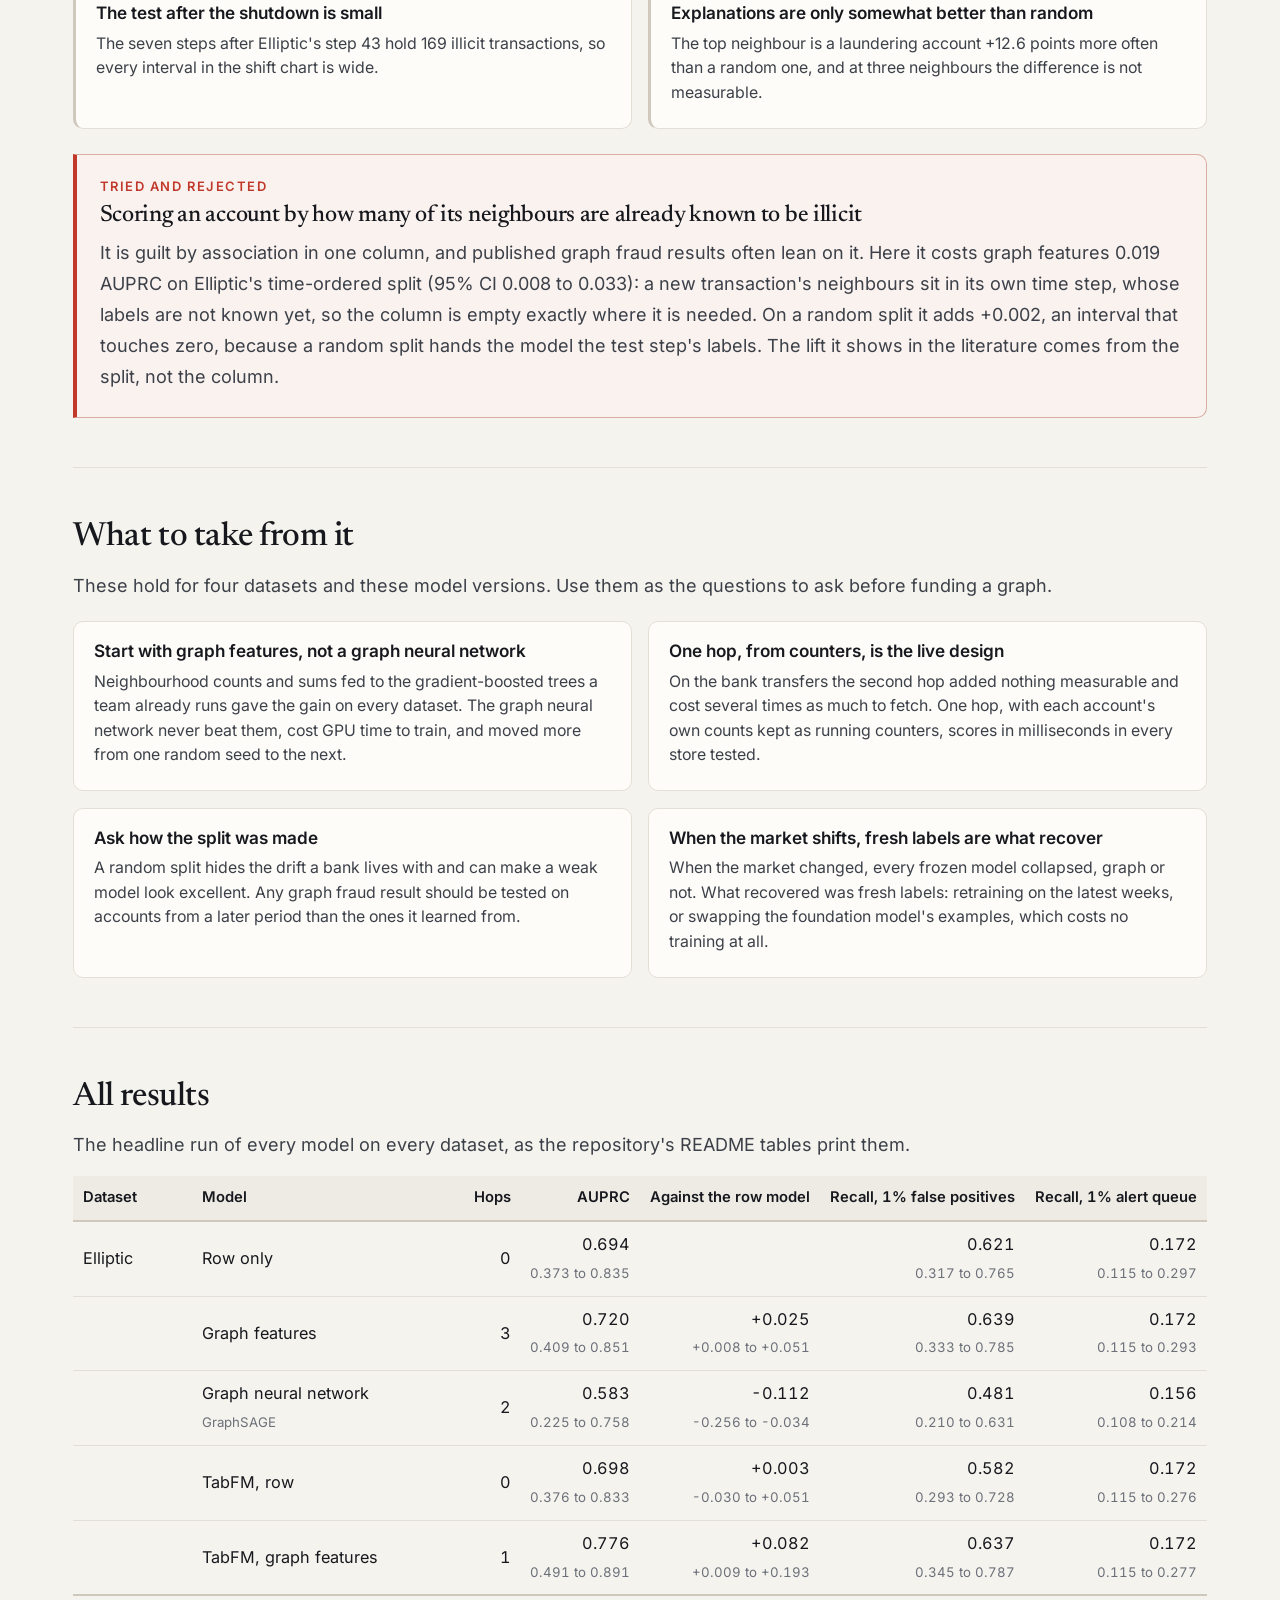
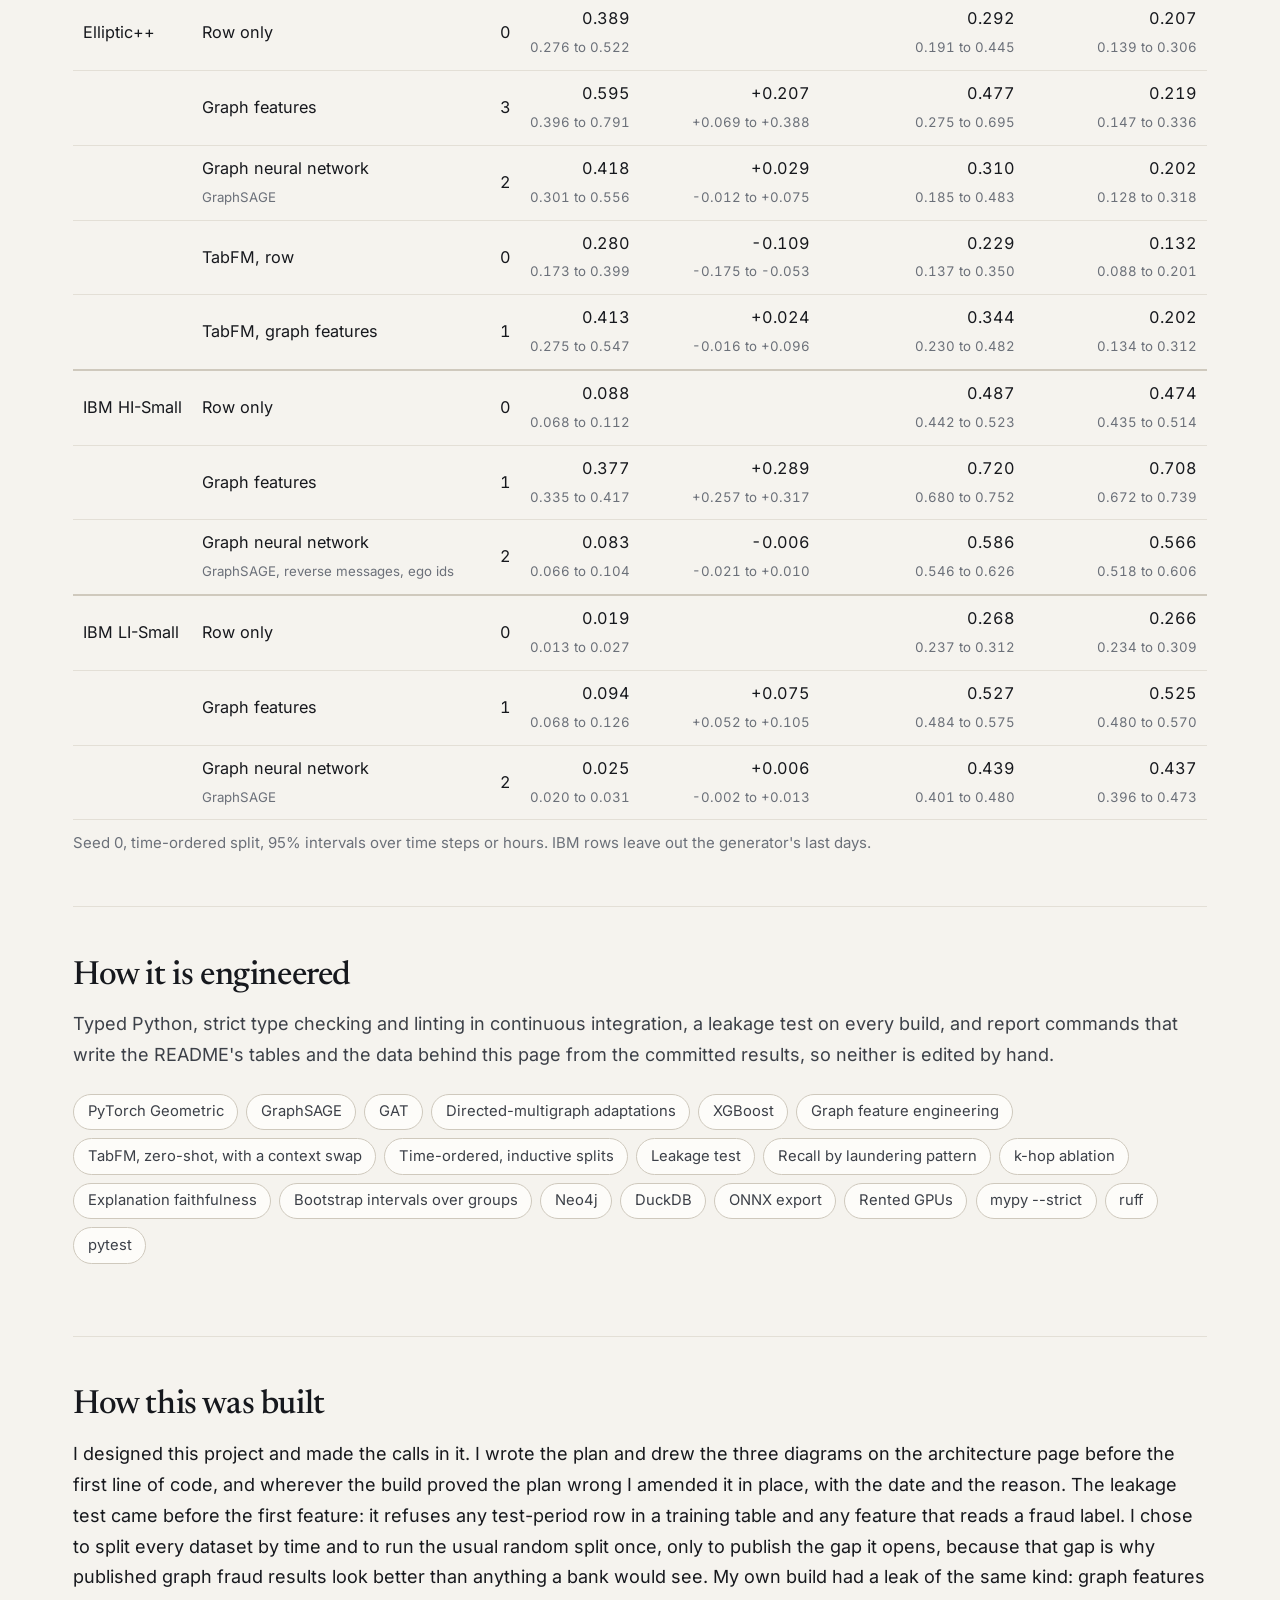
==== commit a47f55d1: "The site after the audit: a first-person How this was built with a glossary, How it is engineered an" ====
--- a/site/index.html
+++ b/site/index.html
@@ -4,17 +4,18 @@
 <meta charset="utf-8">
 <meta name="viewport" content="width=device-width, initial-scale=1">
 <title>Fraud Known by the Company It Keeps: when scoring the neighbourhood beats scoring the account</title>
-<meta name="description" content="Three ways of scoring money laundering on two real Bitcoin graphs and twelve million synthetic bank transfers: the row alone, graph features, and a graph neural network, with a tabular foundation model beside them. Which laundering shapes each one catches, how many hops of neighbours pay, what happens when the world shifts, and what a live score costs. Every number carries a 95% interval and is reproducible from the repository.">
+<meta name="description" content="Three ways of scoring money laundering on two real Bitcoin graphs and twelve million synthetic bank transfers: the account alone, graph features from its neighbours, and a graph neural network. Which laundering shapes each catches, how many hops pay and what a live score costs.">
 <meta property="og:type" content="website">
 <meta property="og:site_name" content="Peter Parker">
 <meta property="og:url" content="https://graph.peterparker.ca/">
 <meta property="og:title" content="Fraud Known by the Company It Keeps">
-<meta property="og:description" content="Three ways of scoring money laundering on two real Bitcoin graphs and twelve million synthetic bank transfers: the row alone, graph features, and a graph neural network, with a tabular foundation model beside them. Which laundering shapes each one catches, how many hops of neighbours pay, what happens when the world shifts, and what a live score costs. Every number carries a 95% interval and is reproducible from the repository.">
+<meta property="og:description" content="Three ways of scoring money laundering on two real Bitcoin graphs and twelve million synthetic bank transfers: the account alone, graph features from its neighbours, and a graph neural network. Which laundering shapes each catches, how many hops pay and what a live score costs.">
 <meta property="og:image" content="https://graph.peterparker.ca/og.png">
 <meta property="og:image:width" content="1200">
 <meta property="og:image:height" content="630">
-<meta property="og:image:alt" content="Fraud known by the company it keeps.">
+<meta property="og:image:alt" content="Fraud known by the company it keeps: a graph neural network, graph features and the plain row model on millions of real and synthetic transactions, and what a live score costs.">
 <meta name="twitter:card" content="summary_large_image">
+<link rel="icon" href="favicon.svg" type="image/svg+xml">
 <link rel="stylesheet" href="style.css">
 </head>
 <body>
@@ -35,6 +36,7 @@
     <a href="#shift-panel">The shift</a>
     <a href="#cost-panel">Live cost</a>
     <a href="#takeaways">Takeaways</a>
+    <a href="#built">How this was built</a>
     <a href="architecture.html">How it's built</a>
   </div>
 </nav>
@@ -50,8 +52,8 @@
     <p class="eyebrow">Twelve million synthetic bank transfers and two real Bitcoin graphs, every number with its interval</p>
     <h1>Each transfer looked ordinary. <span class="hl">Together they were a laundering ring.</span></h1>
     <p class="hero-sub">
-      Scoring each account alone caught <strong id="sub-r" class="fig-row">-</strong> of the laundering
-      in a 1% alert queue. Scoring it by the accounts it trades with caught <strong id="sub-g" class="fig-graph">-</strong>.
+      Scoring each account alone caught <strong id="sub-r" class="fig-row"></strong> of the laundering
+      in a 1% alert queue. Scoring it by the accounts it trades with caught <strong id="sub-g" class="fig-graph"></strong>.
     </p>
     <p class="lead">
       Launderers move money as a pattern: fanning in from many accounts to one, scattering out
@@ -59,43 +61,66 @@
       looks unusual. This project put three ways of scoring on the same accounts, in the same
       time-ordered split, and measured what each one catches: the row alone, the row plus
       features from each account's neighbours, and a graph neural network, with a foundation
-      model beside them that is never trained.
+      model beside them that is never trained on this data.
     </p>
     <div class="hero-points">
       <div class="point">
-        <span class="point-figure" id="hero-recall">-</span>
+        <span class="point-figure" id="hero-recall"></span>
         <span class="point-unit">of laundering transfers caught by the same 1% alert queue, with graph features against the row alone</span>
         <span class="point-label" id="hero-recall-note"></span>
       </div>
       <div class="point good">
-        <span class="point-figure" id="hero-real">-</span>
+        <span class="point-figure" id="hero-real"></span>
         <span class="point-unit">precision-recall AUC gained on real Bitcoin wallets, by adding the neighbourhood</span>
         <span class="point-label" id="hero-real-note"></span>
       </div>
       <div class="point violet">
-        <span class="point-figure" id="hero-gnn">-</span>
+        <span class="point-figure" id="hero-gnn"></span>
         <span class="point-unit">datasets where the graph neural network beat plain graph features</span>
         <span class="point-label" id="hero-gnn-note"></span>
       </div>
       <div class="point">
-        <span class="point-figure" id="hero-ms">-</span>
+        <span class="point-figure" id="hero-ms"></span>
         <span class="point-unit">to fetch a transfer's neighbourhood and score it live, at the median</span>
         <span class="point-label" id="hero-ms-note"></span>
       </div>
       <div class="point warnline">
-        <span class="point-figure" id="hero-leak">-</span>
+        <span class="point-figure" id="hero-leak"></span>
         <span class="point-unit">what the usual random split reports, against the honest time-ordered one</span>
         <span class="point-label" id="hero-leak-note"></span>
       </div>
     </div>
     <p class="hero-note">
-      The real data is a published, anonymised Bitcoin transaction graph; the bank transfers come
-      from IBM's laundering generator, and only those synthetic accounts are ever drawn here. Every
+      The Bitcoin data is real: one published, anonymised transaction graph, seen as transactions
+      (Elliptic) and as wallets (Elliptic++). The bank transfers come from IBM's laundering
+      generator, and only those synthetic accounts are ever drawn here. Every
       interval is a 95% bootstrap over time steps or hours, never over single accounts, and no
       model was chosen by its test score. <a href="architecture.html">See how it's built</a>, in
       three diagrams.
     </p>
   </header>
+
+  <nav class="toc" aria-label="On this page">
+    <p class="eyebrow">On this page</p>
+    <ol>
+      <li><a href="#video-panel">The idea, in one ring</a></li>
+      <li><a href="#basics">The basics, in plain words</a></li>
+      <li><a href="#ring-panel">One laundering ring, as each model saw it</a></li>
+      <li><a href="#main-panel">Does the graph help? On every dataset, yes</a></li>
+      <li><a href="#pattern-panel">Which laundering shapes only the graph can see</a></li>
+      <li><a href="#hop-panel">How far guilt travels</a></li>
+      <li><a href="#shift-panel">When the world changes overnight</a></li>
+      <li><a href="#leak-panel">The number most papers report is not the one a bank would get</a></li>
+      <li><a href="#why-panel">Can an investigator read why it flagged?</a></li>
+      <li><a href="#gate-panel">Would it pass a release gate?</a></li>
+      <li><a href="#cost-panel">What a live score costs</a></li>
+      <li><a href="#limits">Where the result is weakest</a></li>
+      <li><a href="#takeaways">What to take from it</a></li>
+      <li><a href="#explorer">All results</a></li>
+      <li><a href="#engineering">How it is engineered</a></li>
+      <li><a href="#built">How this was built</a></li>
+    </ol>
+  </nav>
 
   <section class="section" id="video-panel">
     <h2>The idea, in one ring</h2>
@@ -121,7 +146,8 @@
         <span class="chip a-G">G</span> the same trees, given the row plus counts and amounts
         summed over its neighbours. <span class="chip a-N">N</span> a graph neural network that
         passes messages along the arrows. <span class="chip a-TabFM-G">TabFM</span> Google's
-        tabular foundation model, shown the training rows and asked to score, with no training.</p>
+        tabular foundation model, shown a sample of the training rows that keeps every fraud case,
+        and asked to score with no training.</p>
       </article>
       <article class="guide-card">
         <h3>An alert queue, and AUPRC</h3>
@@ -208,7 +234,7 @@
     graph features' dot. The longer the bar, the more the neighbourhood adds.</p>
     <div class="legend" id="pattern-legend"></div>
     <figure class="chart-figure"><div class="chart" id="patterns"></div>
-      <figcaption>IBM HI-Small, all test days, 95% intervals in the hover. The shapes are the generator's own, so this measures what it plants, not what a bank sees; about a fifth of the attempts behind each name are too small to show their shape.</figcaption>
+      <figcaption>IBM HI-Small, all test days; the thin lines above and below each bar are 95% intervals. The shapes are the generator's own, so this measures what it plants, not what a bank sees; about a fifth of the attempts behind each name are too small to show their shape.</figcaption>
     </figure>
     <div class="verdict" id="pattern-verdict"></div>
   </section>
@@ -231,7 +257,9 @@
     before each test step, the row model is retrained, or the foundation model's examples are
     swapped, on the four latest labelled steps.</p>
     <div class="seg" id="shift-sets" role="group" aria-label="Dataset"></div>
-    <figure class="chart-figure"><div class="chart" id="shift"></div></figure>
+    <figure class="chart-figure"><div class="chart" id="shift"></div>
+      <figcaption>The short vertical lines just right of the step-43 dots are each model's 95% interval after the shutdown.</figcaption>
+    </figure>
     <div class="verdict" id="shift-verdict"></div>
     <div class="assumption" id="shift-assumption"></div>
   </section>
@@ -297,7 +325,7 @@
 
   <section class="section" id="limits">
     <h2>Where the result is weakest</h2>
-    <p class="section-lead">A result is only as useful as its stated limits. These are the ones that matter most.</p>
+    <p class="section-lead">Four places where the evidence is thinner than the headline, each with its number.</p>
     <div class="guide two" id="limit-cards"></div>
     <div class="leak-card" id="rejected">
       <span class="eyebrow">Tried and rejected</span>
@@ -308,8 +336,8 @@
 
   <section class="section" id="takeaways">
     <h2>What to take from it</h2>
-    <p class="section-lead">Measured on four datasets with these models and versions. Not laws of nature, but the right
-    questions to ask before funding a graph.</p>
+    <p class="section-lead">These hold for four datasets and these model versions. Use them as the questions to ask
+    before funding a graph.</p>
     <div class="guide two">
       <article class="guide-card">
         <h3>Start with graph features, not a graph neural network</h3>
@@ -330,7 +358,7 @@
         the ones it learned from.</p>
       </article>
       <article class="guide-card">
-        <h3>Plan for the shift, not just the model</h3>
+        <h3>When the market shifts, fresh labels are what recover</h3>
         <p>When the market changed, every frozen model collapsed, graph or not. What recovered
         was fresh labels: retraining on the latest weeks, or swapping the foundation model's
         examples, which costs no training at all.</p>
@@ -342,6 +370,86 @@
     <h2>All results</h2>
     <p class="section-lead">The headline run of every model on every dataset, as the repository's README tables print them.</p>
     <div class="table-wrap"><table class="tight" id="all-table"></table></div>
+  </section>
+
+  <section class="section" id="engineering">
+    <h2>How it is engineered</h2>
+    <p class="section-lead">
+      Typed Python, strict type checking and linting in continuous integration, a leakage test on
+      every build, and report commands that write the README's tables and the data behind this
+      page from the committed results, so neither is edited by hand.
+    </p>
+    <ul class="chips" aria-label="Tools and techniques">
+      <li>PyTorch Geometric</li>
+      <li>GraphSAGE</li>
+      <li>GAT</li>
+      <li>Directed-multigraph adaptations</li>
+      <li>XGBoost</li>
+      <li>Graph feature engineering</li>
+      <li>TabFM, zero-shot, with a context swap</li>
+      <li>Time-ordered, inductive splits</li>
+      <li>Leakage test</li>
+      <li>Recall by laundering pattern</li>
+      <li>k-hop ablation</li>
+      <li>Explanation faithfulness</li>
+      <li>Bootstrap intervals over groups</li>
+      <li>Neo4j</li>
+      <li>DuckDB</li>
+      <li>ONNX export</li>
+      <li>Rented GPUs</li>
+      <li>mypy --strict</li>
+      <li>ruff</li>
+      <li>pytest</li>
+    </ul>
+  </section>
+
+  <section class="section" id="built">
+    <h2>How this was built</h2>
+    <p>
+      I designed this project and made the calls in it. I wrote the plan and drew the three
+      diagrams on the architecture page before the first line of code, and wherever the build
+      proved the plan wrong I amended it in place, with the date and the reason. The leakage test
+      came before the first feature: it refuses any test-period row in a training table and any
+      feature that reads a fraud label. I chose to split every dataset by time and to run the
+      usual random split once, only to publish the gap it opens, because that gap is why
+      published graph fraud results look better than anything a bank would see. My own build
+      had a leak of the same kind: graph features computed with sight of later days scored
+      higher than the honest version. It was fixed once found, and a leakage test now runs on
+      every build. I measured the business question as an alert queue, how much of the
+      laundering a fixed team reaches, because that is the number that decides whether a graph
+      is worth funding.
+    </p>
+    <p>
+      I used an AI coding assistant (Claude Code) for implementation and drafting, which is now
+      standard practice in software, data science and machine learning work. Every number on
+      this page is read from data.json, which the repository's site command writes from its
+      committed results, and every one can be reproduced from
+      <a href="https://github.com/Peter-A-P/transaction-graph-fraud">the repository</a>.
+    </p>
+    <p>
+      The alert-queue view and the ONNX scorer interface come from my real-time fraud platform
+      (project 09), and the paired comparisons run through my release gate (project 03). The data
+      is public: Elliptic under its licence and never redistributed, Elliptic++ with its
+      authors' written permission, and IBM's synthetic transfers, the only accounts drawn here.
+    </p>
+    <details class="disclose">
+      <summary>Glossary</summary>
+      <dl class="terms">
+        <dt>Alert queue</dt><dd>The accounts a team has time to investigate, here the top 1% of scores. Recall in the queue is how much of the laundering it reaches.</dd>
+        <dt>AUPRC (precision-recall AUC)</dt><dd>One number, from 0 to 1, for how well a model ranks fraud above everything else. A random guess scores about the share of fraud, a few percent here.</dd>
+        <dt>Hop</dt><dd>One step along the payments graph. An account's one-hop neighbours are the accounts it paid or was paid by; two hops are their neighbours.</dd>
+        <dt>Graph features</dt><dd>Counts and amounts summed over an account's neighbours, such as how many accounts paid it, given to the same gradient-boosted trees as the row.</dd>
+        <dt>Graph neural network (GraphSAGE, GAT)</dt><dd>A model that learns by passing messages along the payments between accounts, instead of being handed summaries of them.</dd>
+        <dt>Gradient-boosted trees (XGBoost)</dt><dd>Many small decision trees, each correcting the last. The model most fraud teams already run.</dd>
+        <dt>Foundation model (TabFM)</dt><dd>A model pretrained elsewhere that scores a new table from a sample of labelled rows shown to it, with no training on this data.</dd>
+        <dt>Time-ordered split</dt><dd>Training on earlier accounts and testing on later ones, the way a bank meets them. A random split mixes the two and lets the model learn from the period it is tested on.</dd>
+        <dt>Leakage</dt><dd>A model seeing information it would not have when it decides, such as later days or a fraud label. It looks good in testing and fails in use.</dd>
+        <dt>Confidence interval</dt><dd>The range a measured number would likely fall in if the measurement were repeated. Here it is a 95% bootstrap over time steps or hours, never over single accounts.</dd>
+        <dt>Release gate and margin</dt><dd>A check that a new model is at least as good as the one it would replace, allowing a stated margin (3 points here), before anyone ships it.</dd>
+        <dt>ONNX</dt><dd>A standard file format for trained models, so a model trained in one tool can be served by another.</dd>
+        <dt>p50, p99</dt><dd>The time within which half, and 99 in 100, of the live scores finished.</dd>
+      </dl>
+    </details>
   </section>
 
 </main>
@@ -357,7 +465,7 @@
       <li>IBM AML: Altman et al., NeurIPS 2023, CDLA-Sharing 1.0; the only accounts drawn</li>
       <li>Type: Newsreader and Inter, SIL Open Font License, served from this host</li>
     </ul>
-    <p class="foot-credit" id="built"></p>
+    <p class="foot-credit" id="build-stamp"></p>
   </div>
 </footer>
 <div class="tip" id="tip" role="tooltip"></div>
--- a/site/style.css
+++ b/site/style.css
@@ -1045,3 +1045,45 @@
 
 /* The film: square, so it is kept to a readable size rather than the column's width. */
 .demo-video { display: block; width: 100%; max-width: 46rem; aspect-ratio: 1; margin: 1rem auto 0; border-radius: var(--radius); background: #0a111c; box-shadow: var(--shadow); }
+
+/* ---------------------------------------------------------------- after the audit */
+
+/* The hover card's lines, built as nodes. */
+.tip b, .tip .tip-line { display: block; }
+
+/* The row model is grey everywhere, the hero included; amber is the foundation model's row. */
+.hero .fig-row, .hero .point .point-figure .fig-row { color: var(--a-R); }
+
+/* Intervals drawn on the chart, not only in the hover. */
+.whisker.shift { stroke-width: 1.5; stroke-opacity: 0.6; }
+.swatch.tick { width: 3px; height: 13px; border-radius: 1px; }
+
+/* Chart marks take the keyboard. */
+.hit:focus, .hit:focus-visible { outline: none; fill: color-mix(in srgb, var(--accent) 10%, transparent); }
+
+/* On this page. */
+.toc { padding: 1.5rem 0 1.75rem; border-bottom: 1px solid var(--line); }
+.toc ol { margin: 0; padding: 0; list-style: none; counter-reset: toc; columns: 2 16rem; column-gap: 2rem; }
+.toc li { counter-increment: toc; margin: 0 0 0.3rem; break-inside: avoid; font-size: 0.93rem; }
+.toc li::before {
+  content: counter(toc, decimal-leading-zero);
+  font-variant-numeric: tabular-nums;
+  color: var(--ink-faint);
+  font-size: 0.78rem;
+  margin-right: 0.6rem;
+}
+@media (max-width: 34rem) { .toc ol { columns: 1; } }
+
+/* How it is engineered, and the glossary at the end. */
+.chips { list-style: none; padding: 0; margin: 1.25rem 0; display: flex; flex-wrap: wrap; gap: 0.45rem; }
+.chips li { padding: 0.25rem 0.75rem; border: 1px solid var(--line-2); border-radius: 999px; font-size: 0.82rem; background: var(--paper-soft); color: var(--ink-soft); }
+dl.terms { margin: 0 0 0.9rem; }
+dl.terms dt { font-weight: 600; margin-top: 0.7rem; }
+dl.terms dd { margin: 0.15rem 0 0; color: var(--ink-soft); font-size: 0.92rem; }
+.disclose ul.choices { padding-left: 1.2rem; }
+.disclose ul.choices li { margin-bottom: 0.5rem; }
+
+/* The ring's drawing does not stretch to the side panel's height. */
+.ring-layout { align-items: start; }
+g[tabindex]:focus { outline: none; }
+g[tabindex]:focus .hit { fill: color-mix(in srgb, var(--accent) 10%, transparent); }
